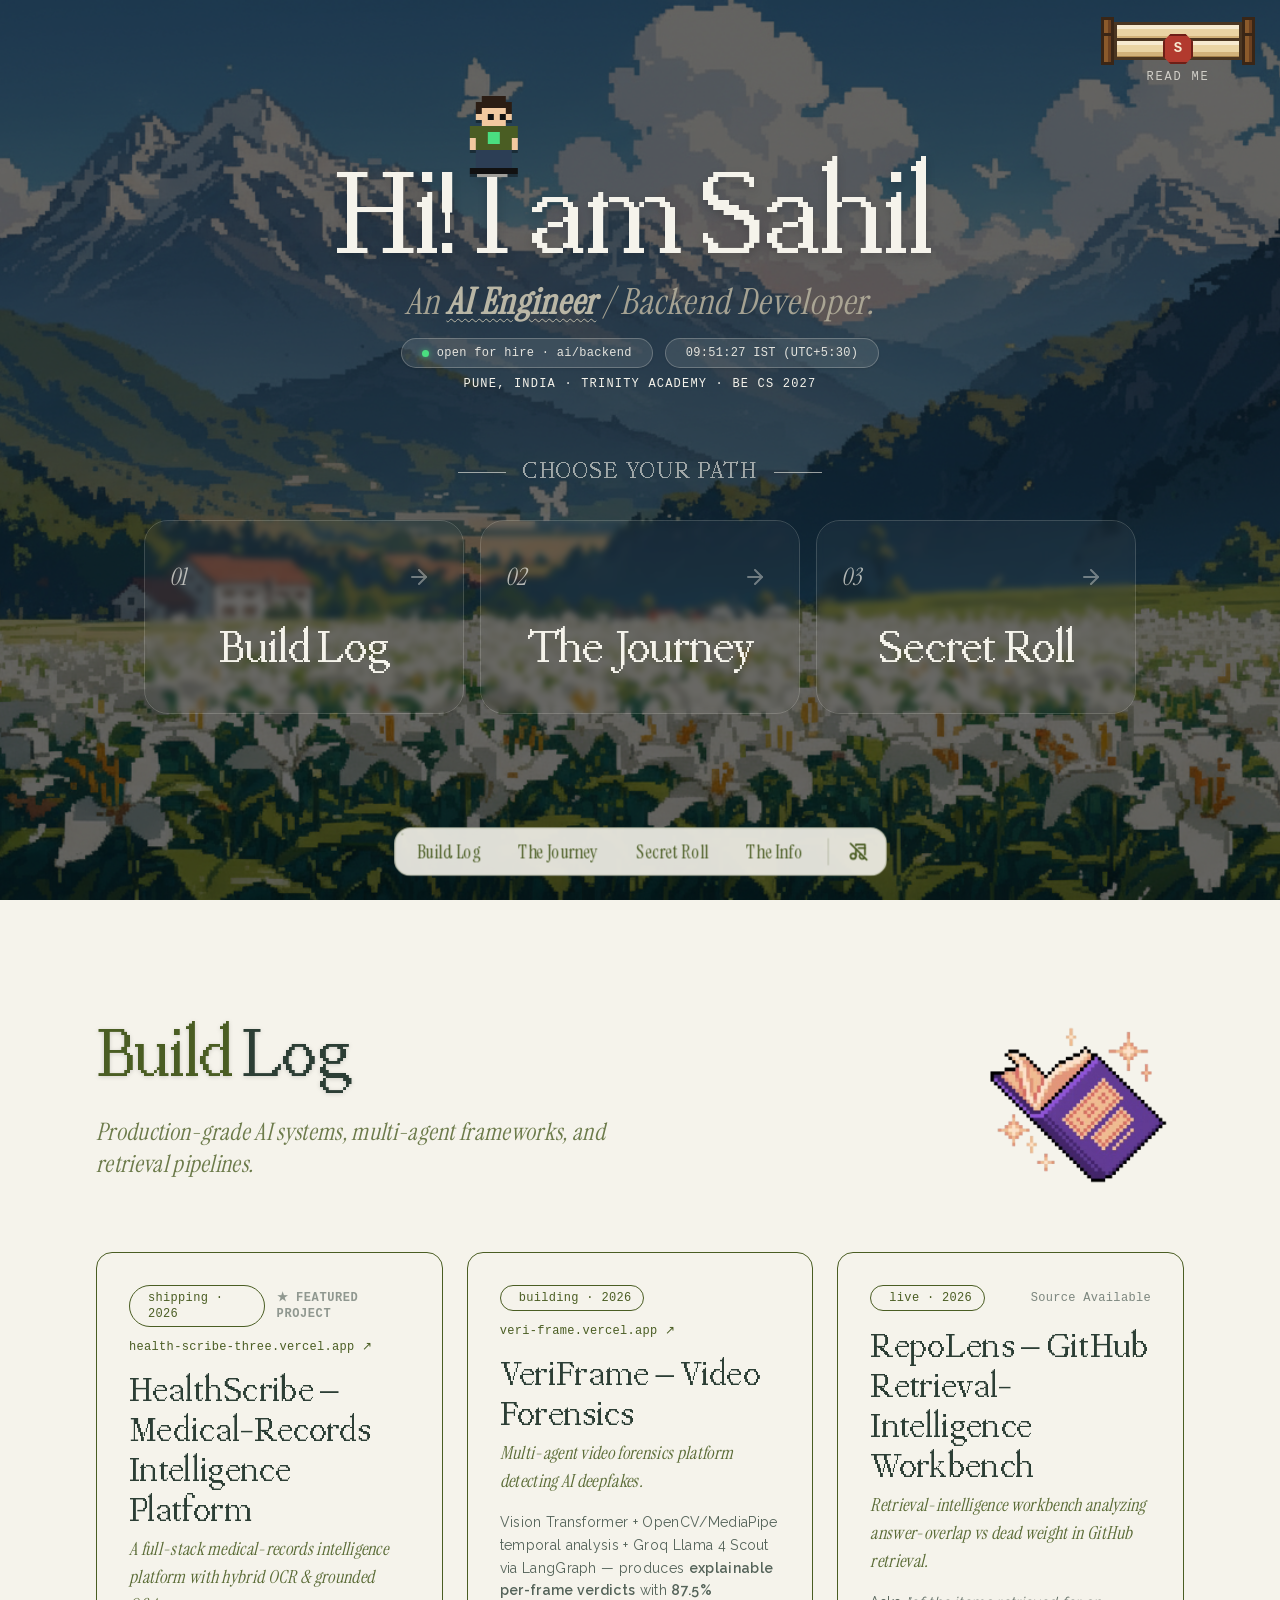
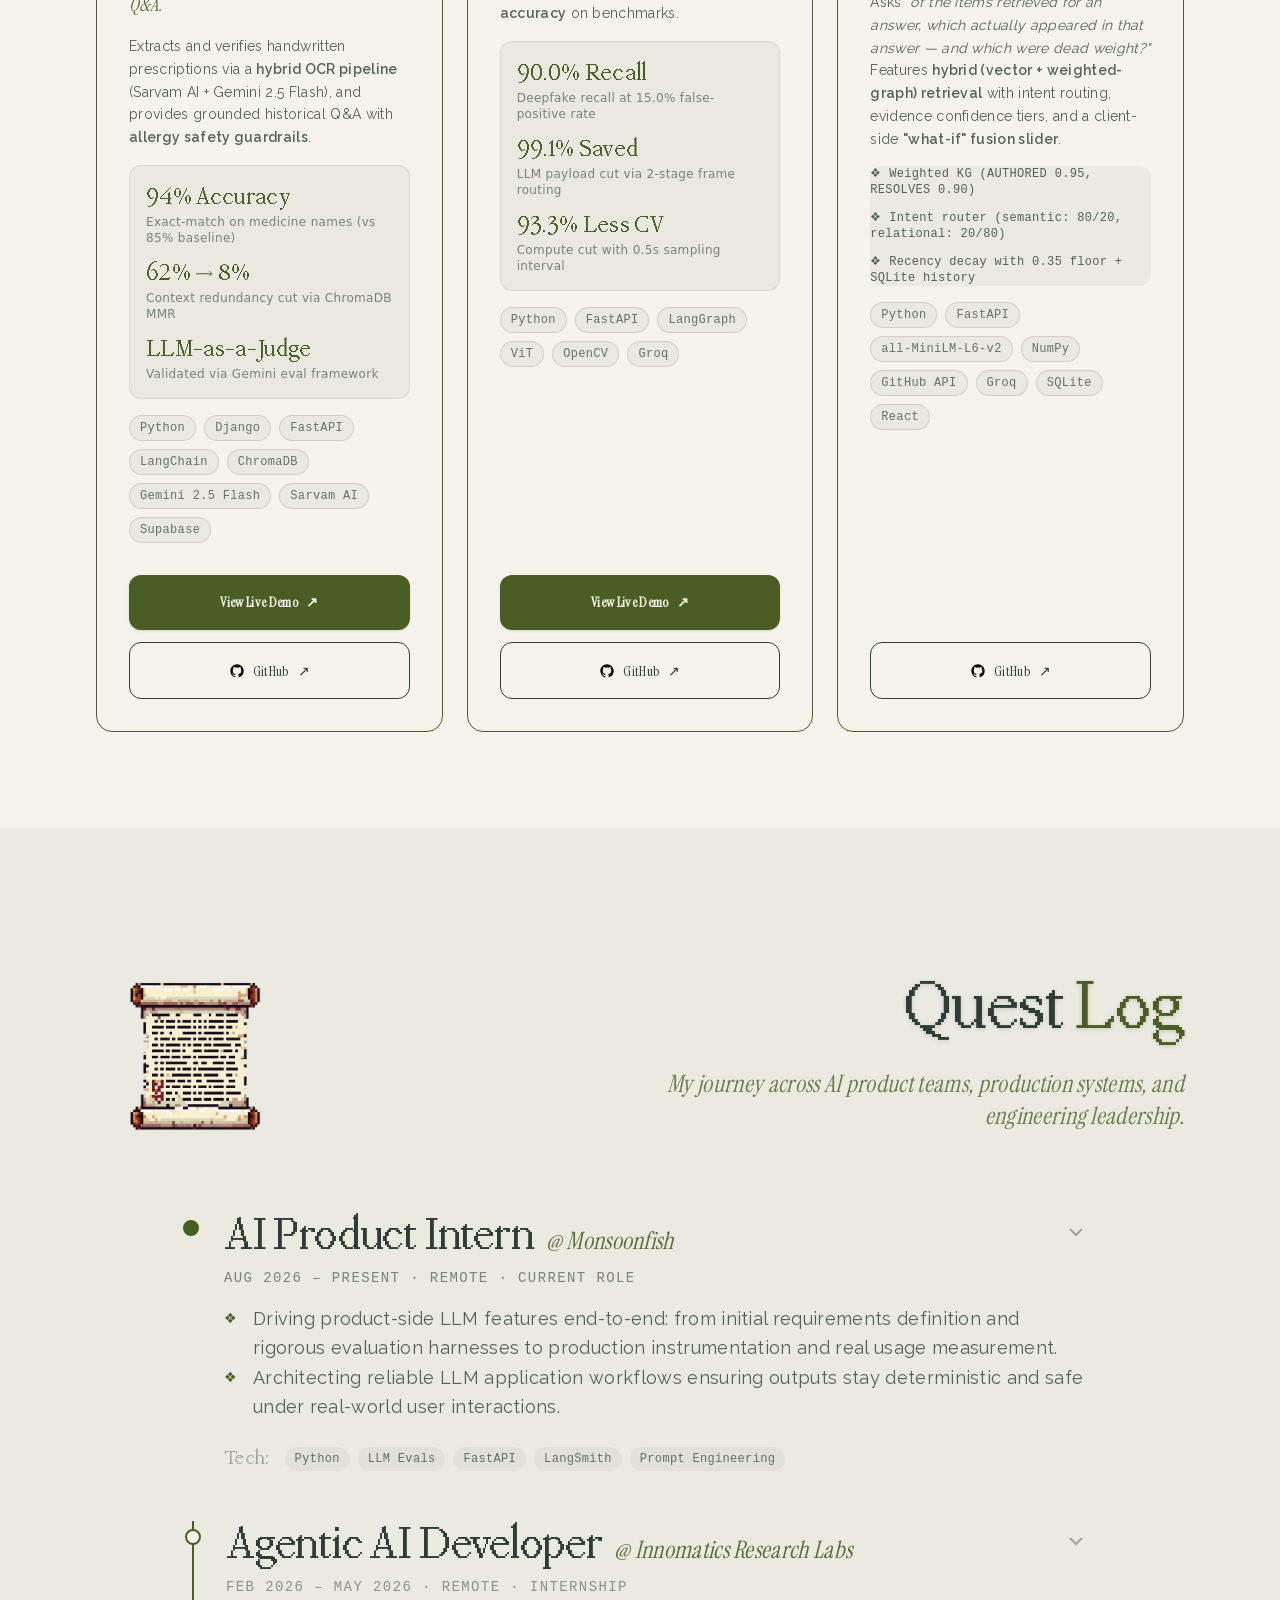
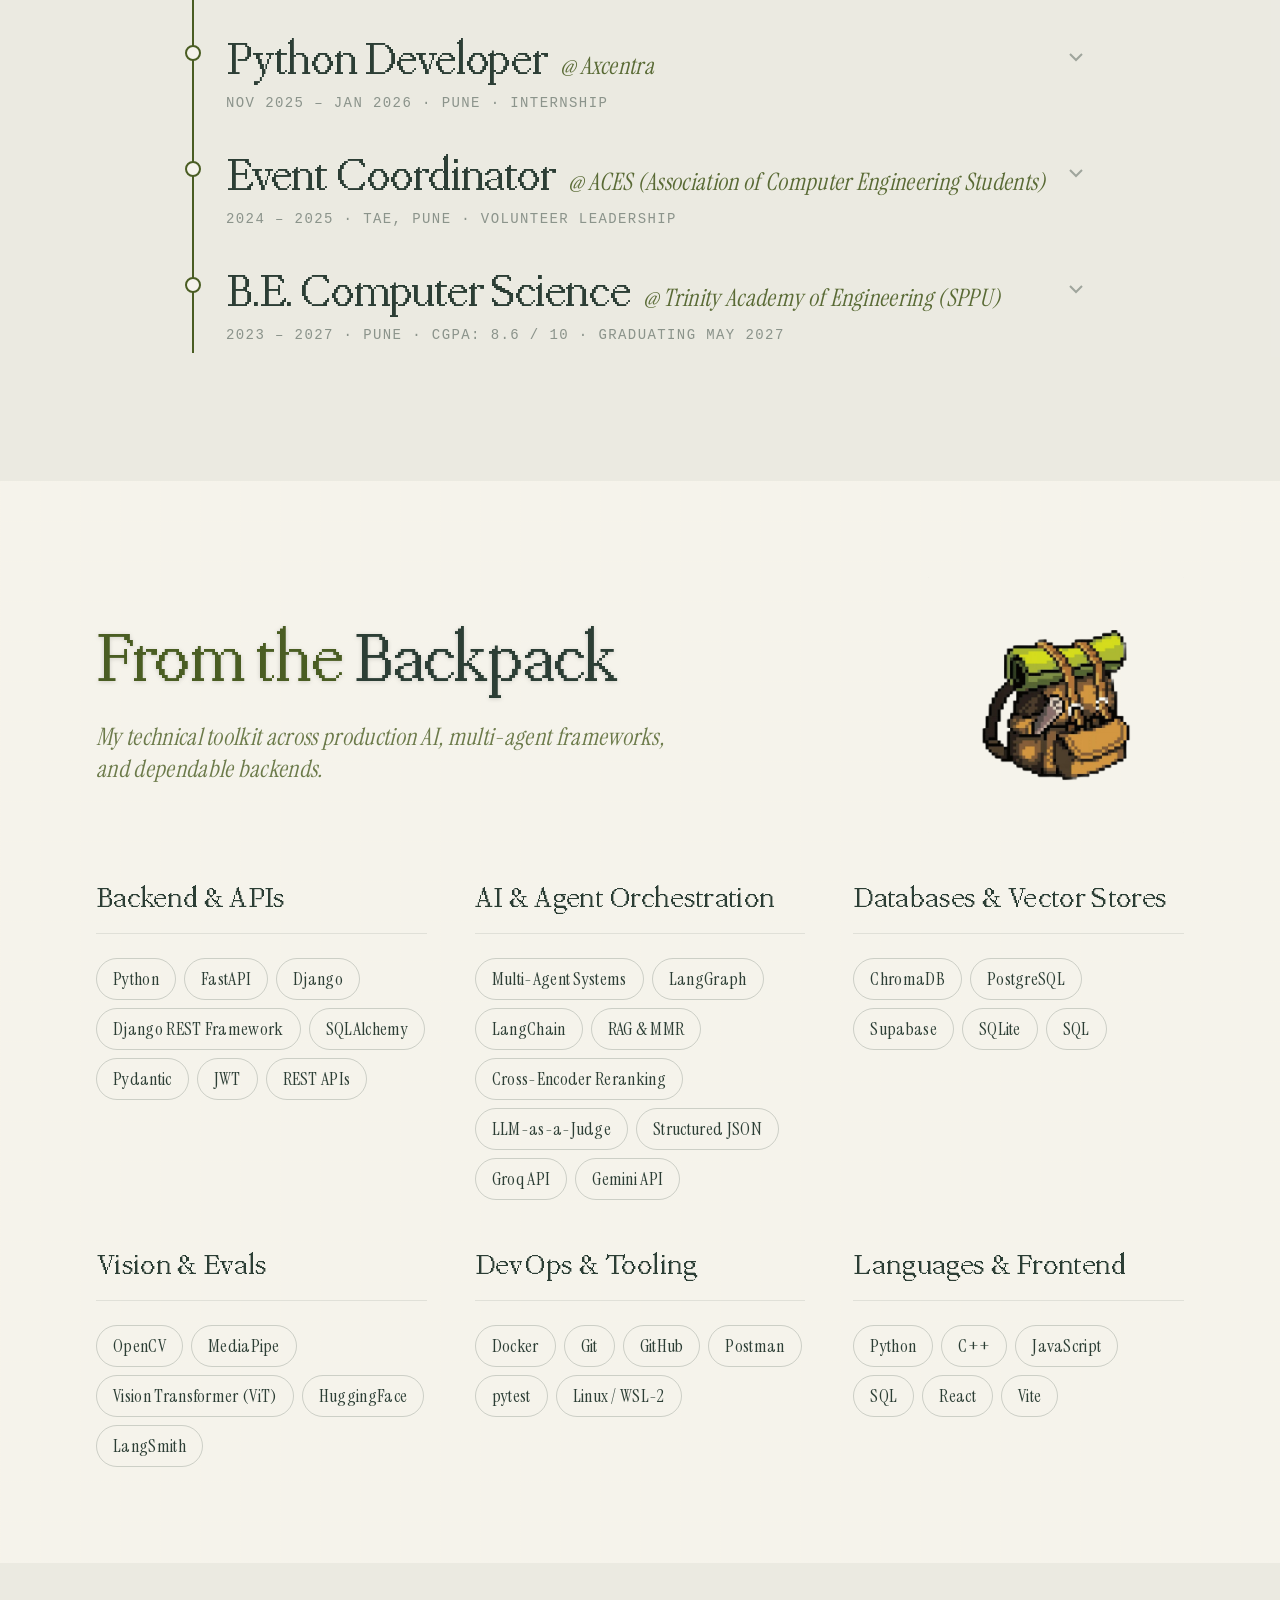
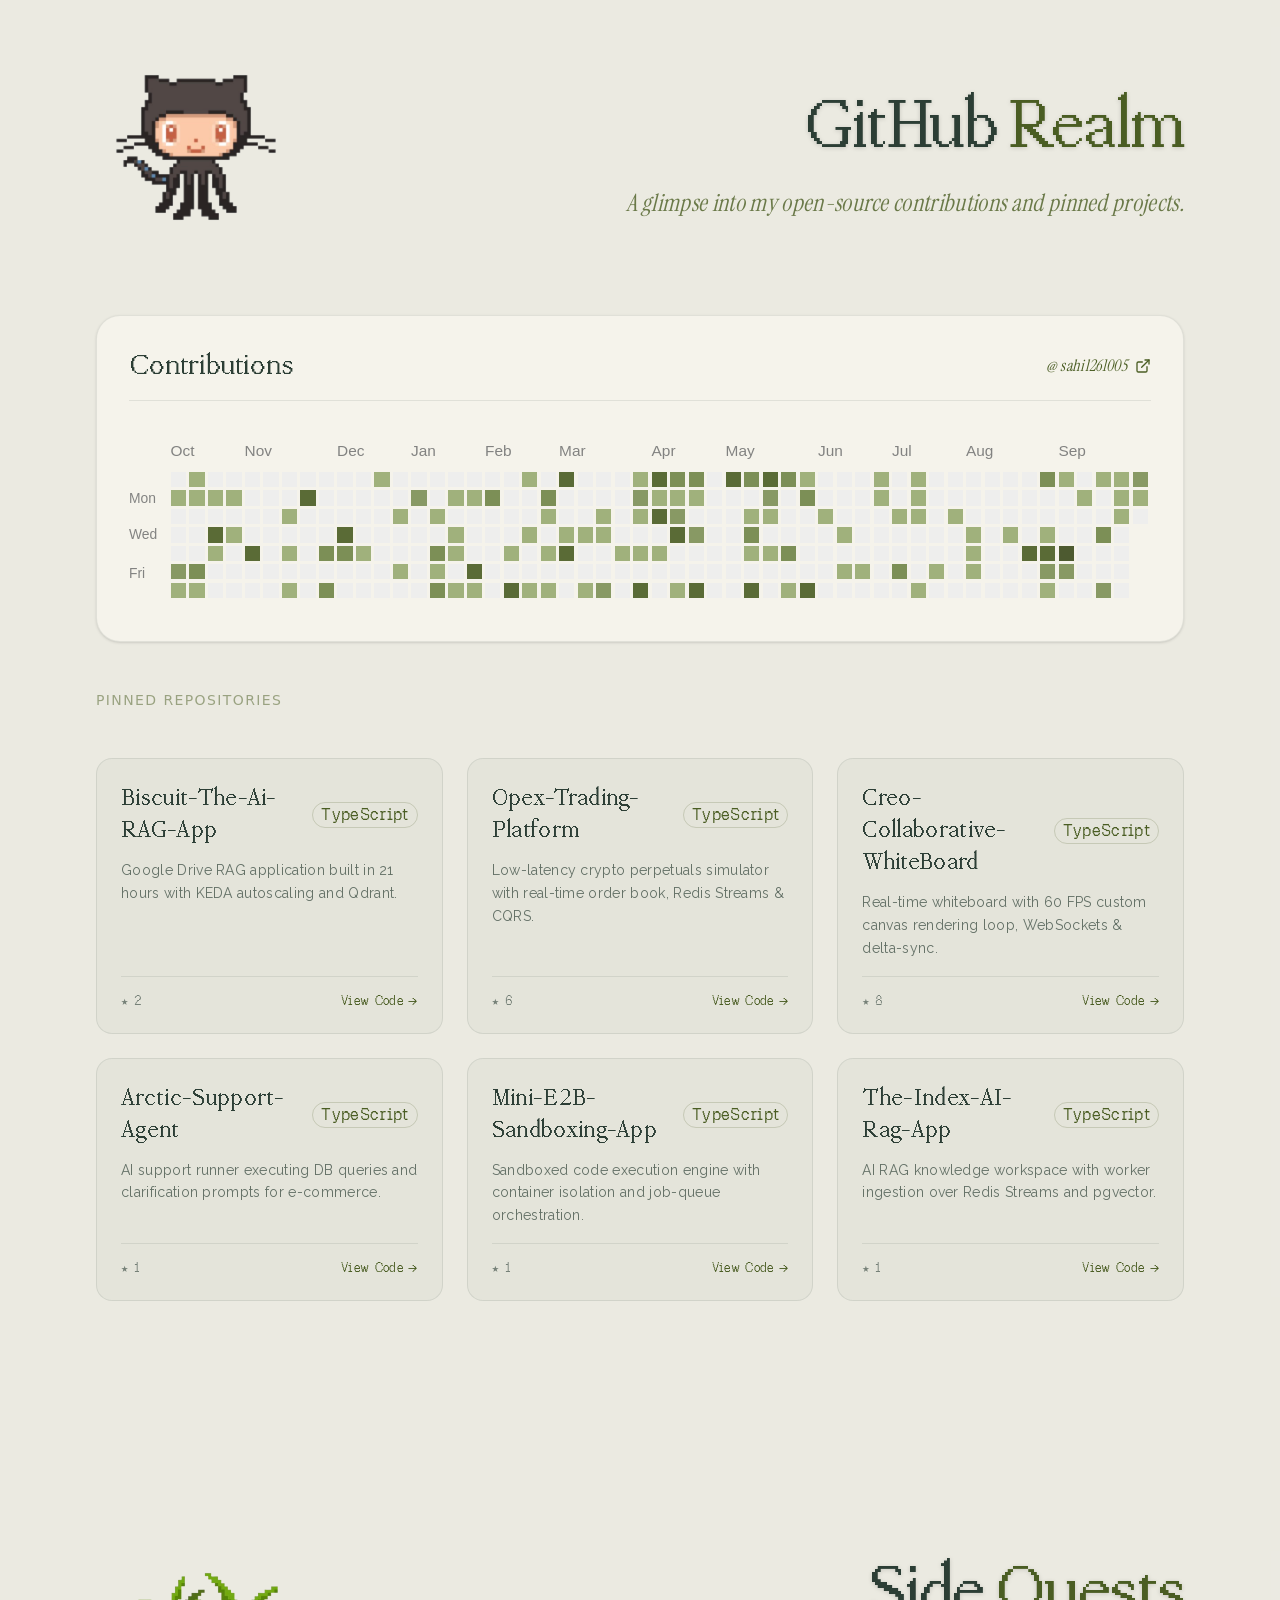
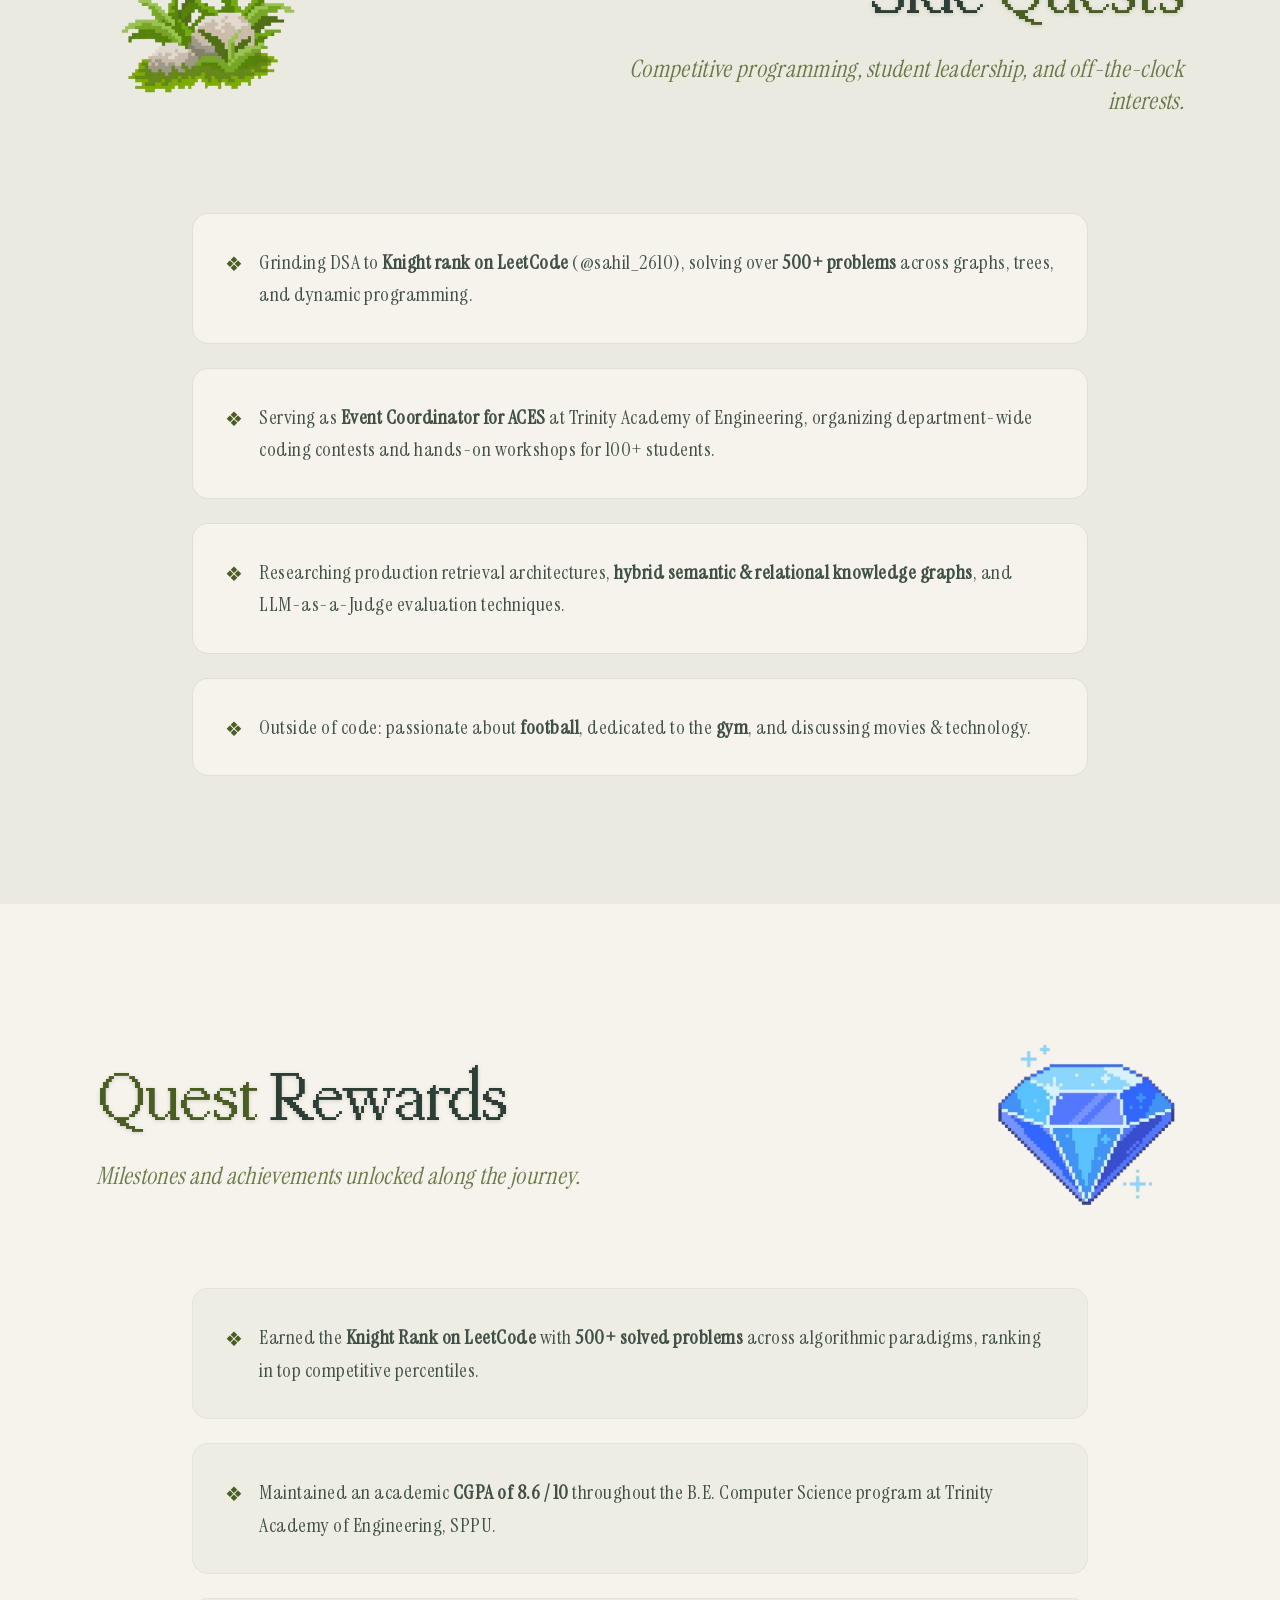
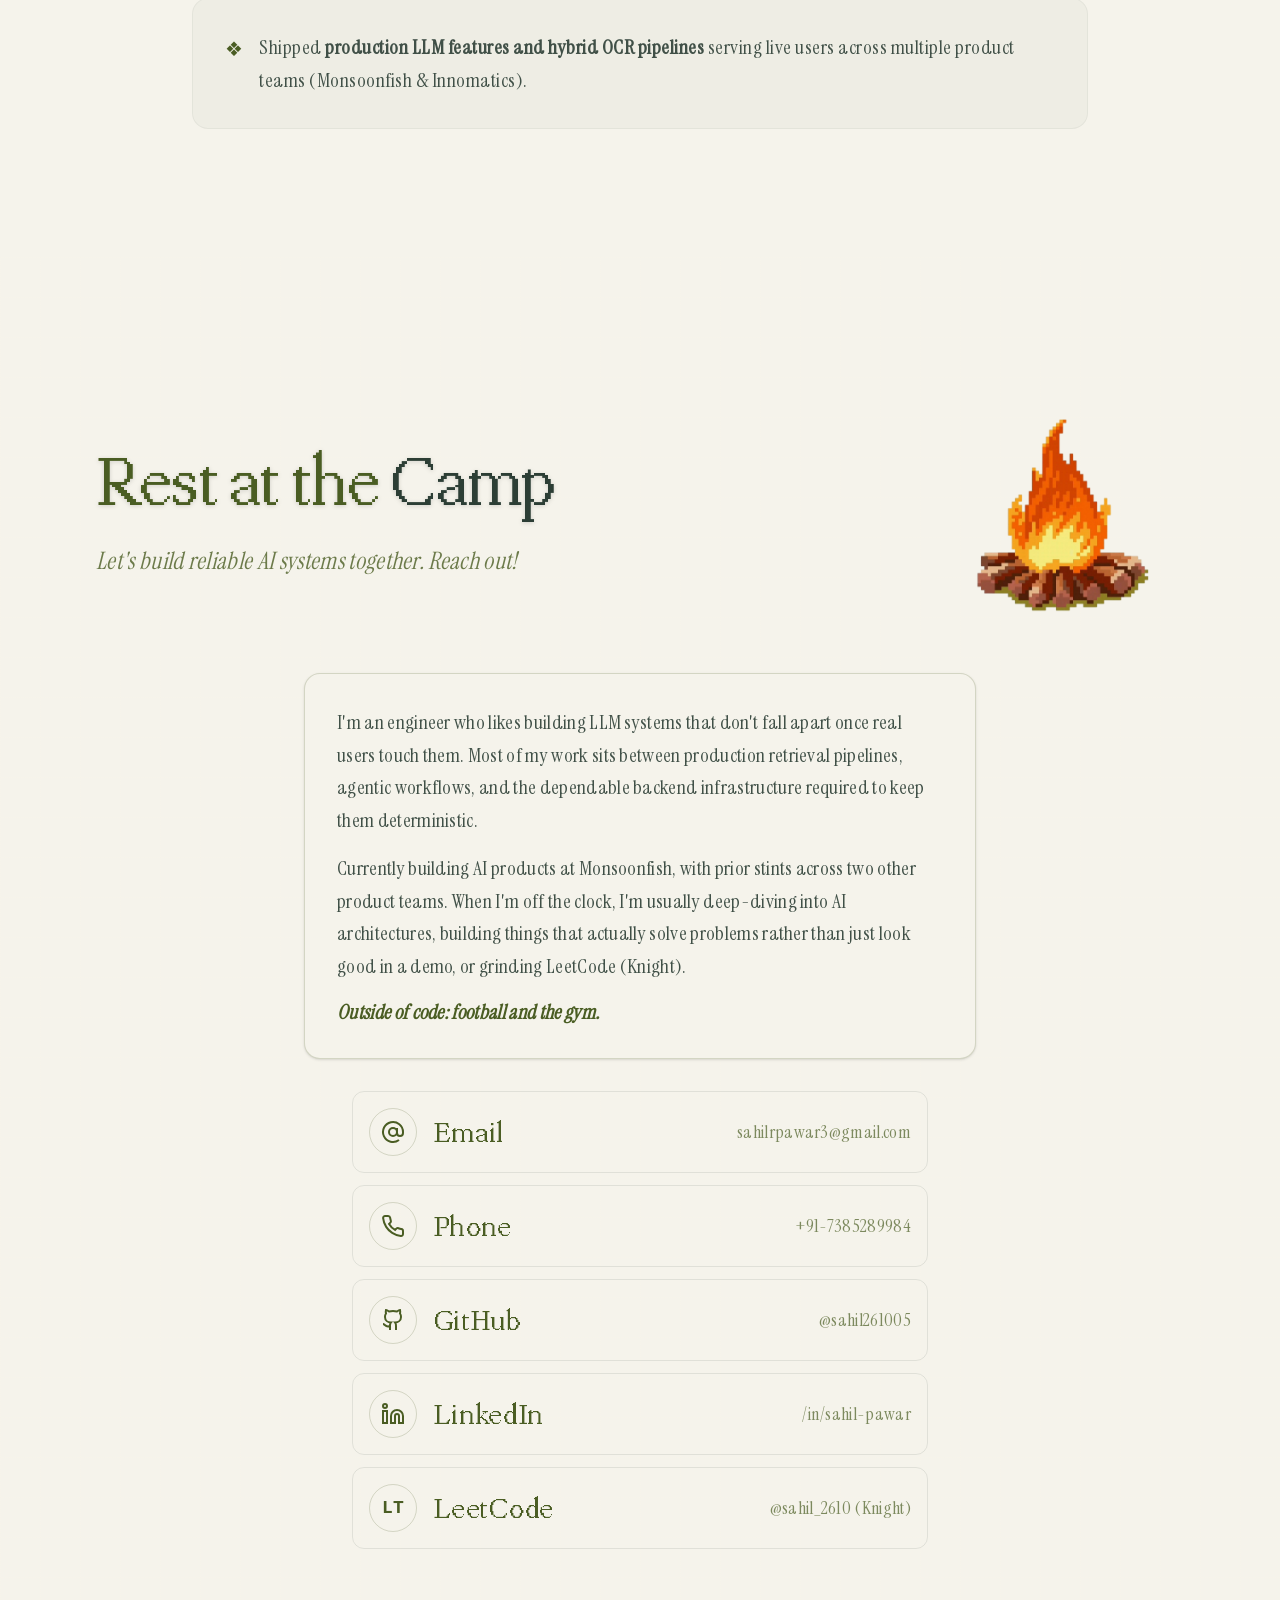
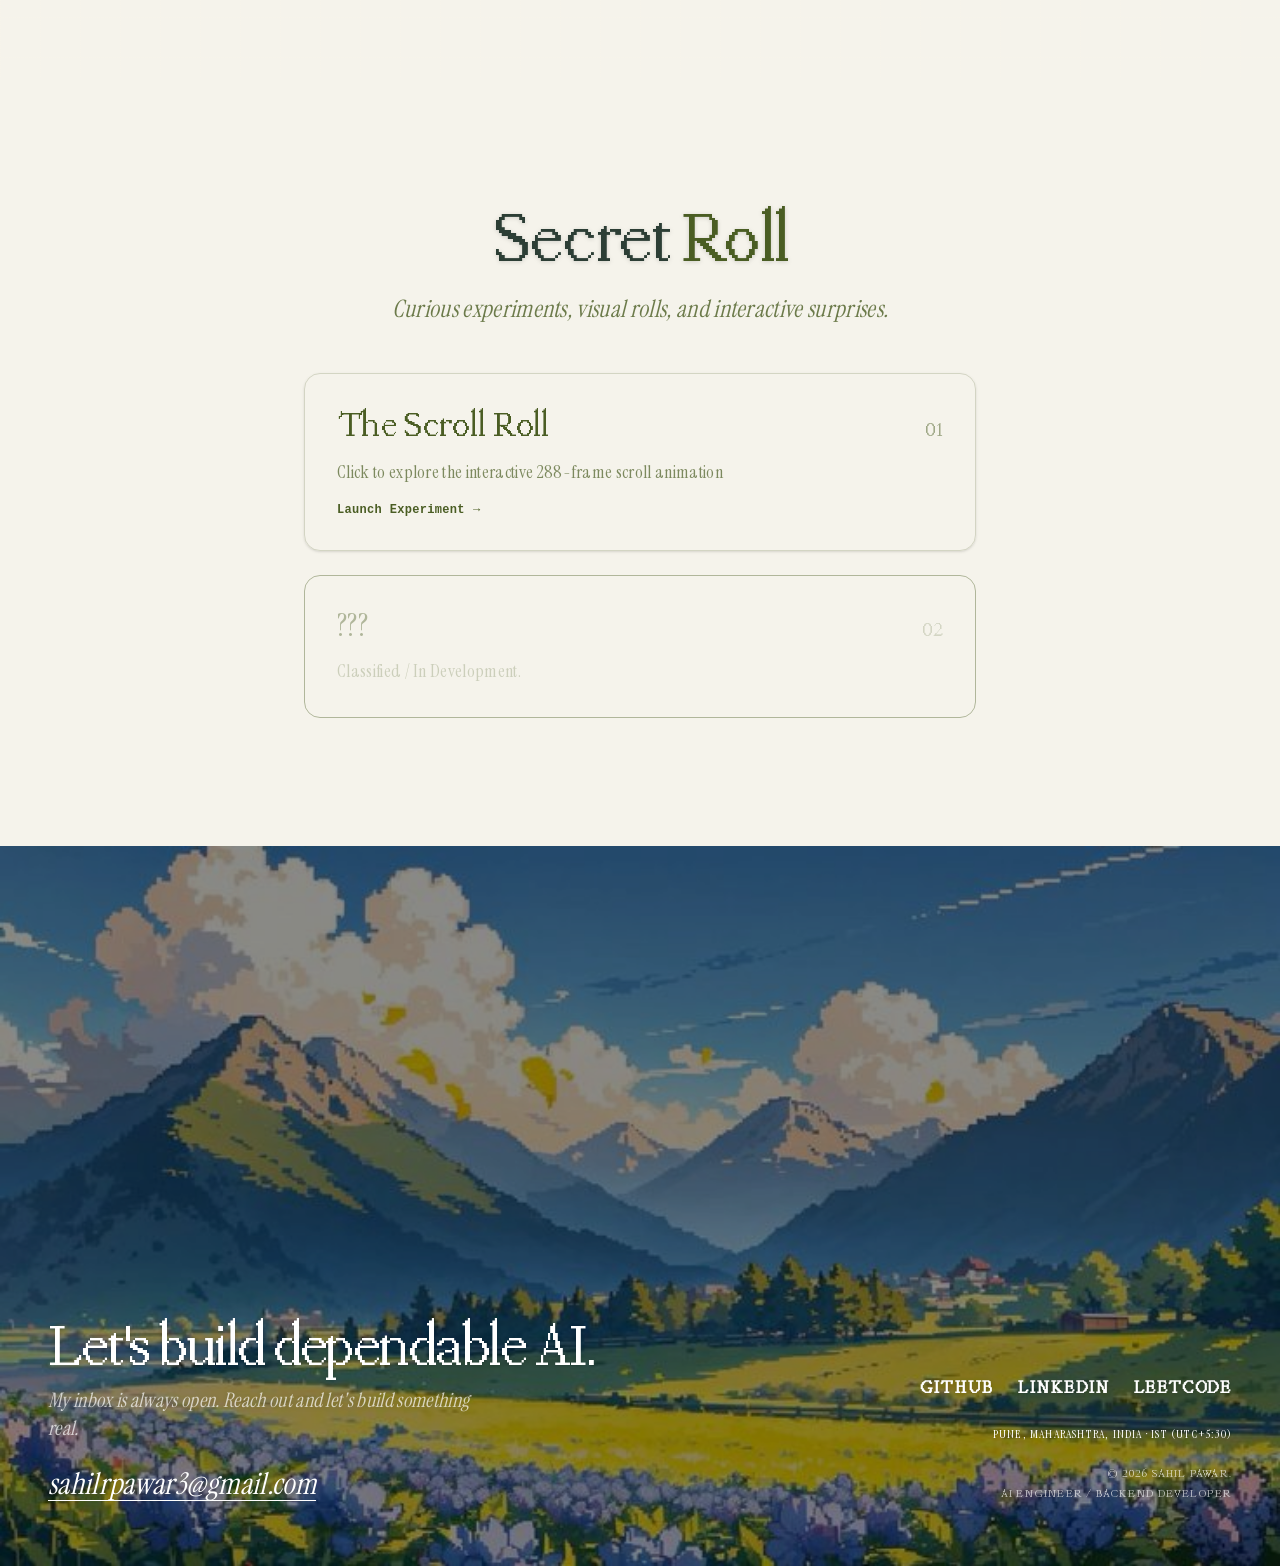
==== index.html @ 62081167 "feat: replace portfolio with interactive MUS-Node-3 experience" ====
<!DOCTYPE html>
<!--lrc6RVQUKTd6JA8ORGtbK-->
<html lang="en">
  <head>
    <meta charset="utf-8" />
    <meta name="viewport" content="width=device-width, initial-scale=1" />
    <link rel="preload" href="/_next/static/media/GeistPixel_Circle.p.e967dc6b.woff2" as="font" crossorigin="" type="font/woff2" />
    <link rel="preload" href="/_next/static/media/GeistPixel_Grid.p.2192fce6.woff2" as="font" crossorigin="" type="font/woff2" />
    <link rel="preload" href="/_next/static/media/GeistPixel_Line.p.e7444037.woff2" as="font" crossorigin="" type="font/woff2" />
    <link rel="preload" href="/_next/static/media/GeistPixel_Square.p.31e87829.woff2" as="font" crossorigin="" type="font/woff2" />
    <link rel="preload" href="/_next/static/media/GeistPixel_Triangle.p.41e14d68.woff2" as="font" crossorigin="" type="font/woff2" />
    <link rel="preload" href="/_next/static/media/c825fd02acae0153-s.p.1692d83b.woff2" as="font" crossorigin="" type="font/woff2" />
    <link rel="preload" href="/_next/static/media/e41d5df559864f9e-s.p.380d09ea.woff2" as="font" crossorigin="" type="font/woff2" />
    <link rel="preload" href="/_next/static/media/ppmondwest_regular-s.p.316fc172.woff2" as="font" crossorigin="" type="font/woff2" />
    <link rel="preload" as="image" href="/images/Hero.png" />
    <link rel="preload" as="image" href="/images/assets/Book.png" />
    <link rel="preload" as="image" href="/images/assets/Quest.png" />
    <link rel="preload" as="image" href="/images/assets/bagpack.png" />
    <link rel="preload" as="image" href="/images/assets/Github.png" />
    <link rel="preload" as="image" href="/images/assets/Grass.png" />
    <link rel="preload" as="image" href="/images/assets/Diamond.png" />
    <link rel="stylesheet" href="/_next/static/chunks/1814b35af1e7d7a6.css" data-precedence="next" />
    
    <script src="/_next/static/chunks/9d335b6f001bf543.js" async="">
    </script>
    <script src="/_next/static/chunks/655dc47e906c2aec.js" async="">
    </script>
    <script src="/_next/static/chunks/4911410e5153f0d7.js" async="">
    </script>
    <script src="/_next/static/chunks/turbopack-42044276eccaae09.js" async="">
    </script>
    <script src="/_next/static/chunks/33074d3ff5d0cd2d.js" async="">
    </script>
    <script src="/_next/static/chunks/c4d90098b4abc498.js" async="">
    </script>
    <script src="/_next/static/chunks/c1973e56b2531423.js" async="">
    </script>
    <script src="/_next/static/chunks/fa6fe609e9da1f46.js" async="">
    </script>
    <script src="/_next/static/chunks/b8066d1fa9b8f97e.js" async="">
    </script>
    <script src="/_next/static/chunks/9792bfc3eb8da43e.js" async="">
    </script>
    <script src="/_next/static/chunks/d1e4ccf43a6bfc78.js" async="">
    </script>
    <script src="/_next/static/chunks/18e8c7a0701fc22a.js" async="">
    </script>
    <meta name="next-size-adjust" content="" />
    <title>Sahil Pawar – AI Engineer / Backend Developer</title>
    <meta name="description" content="AI Engineer / Backend Developer building production retrieval pipelines, agentic workflows, and dependable backend infrastructure." />
    <link rel="author" href="https://github.com/sahil261005" />
    <meta name="author" content="Sahil Pawar" />
    <meta name="keywords" content="Sahil Pawar,Full Stack Engineer,Backend Developer,Software Engineer,React,Next.js,Node.js,TypeScript" />
    <meta name="creator" content="Sahil Pawar" />
    <meta name="publisher" content="Sahil Pawar" />
    <meta name="robots" content="index, follow" />
    <meta name="mobile-web-app-capable" content="yes" />
    <meta name="apple-mobile-web-app-title" content="Sahil Pawar" />
    <meta name="apple-mobile-web-app-status-bar-style" content="default" />
    <meta property="og:title" content="Sahil Pawar – Full Stack Engineer" />
    <meta property="og:description" content="Backend-focused full stack engineer building scalable SaaS, real-time systems, and cloud-native products." />
    <meta property="og:url" content="https://github.com/sahil261005" />
    <meta property="og:site_name" content="Sahil Pawar" />
    <meta property="og:locale" content="en_US" />
    <meta property="og:image" content="https://github.com/sahil261005/me/Hrsht.jpeg" />
    <meta property="og:image:width" content="1200" />
    <meta property="og:image:height" content="630" />
    <meta property="og:image:alt" content="Sahil Pawar – Full Stack Engineer" />
    <meta property="og:type" content="website" />
    <meta name="twitter:card" content="summary_large_image" />
    <meta name="twitter:site" content="@sahil261005" />
    <meta name="twitter:creator" content="@sahil261005" />
    <meta name="twitter:title" content="Sahil Pawar – Full Stack Engineer" />
    <meta name="twitter:description" content="Backend-focused full stack engineer building scalable SaaS, real-time systems, and cloud-native products." />
    <meta name="twitter:image" content="https://github.com/sahil261005/me/Hrsht.jpeg" />
    <link rel="icon" href="/favicon.ico?favicon.4be20880.ico" sizes="32x32" type="image/x-icon" />
    <script src="/_next/static/chunks/a6dad97d9634a72d.js" nomodule="">
    </script>
  <style>div.fixed.bottom-0 > nav { transform: scale(1.35); transform-origin: bottom center; margin-bottom: 0.5rem; }</style></head>
  <body class="instrument_serif_2c398422-module__pOELkq__variable raleway_da270856-module__URM3QG__variable customfont_5bea27ba-module__lHSsEa__variable geistpixelsquare_cf225766-module__40oJ9a__variable font-serif antialiased tracking-[0.02em] overflow-x-hidden">
    <div hidden="">
      <!--$-->
      <!--/$-->
    </div>
    <main class="min-h-screen bg-theme-bg text-theme-brand font-serif selection:bg-theme-text selection:text-theme-bg">
      <section class="relative w-full h-screen overflow-hidden">
        <div class="camp-scroll" id="campScroll">
          <button class="cs-toggle" type="button" aria-expanded="false" aria-controls="cs-body" aria-label="Open the scroll">
            <span class="cs-rod"></span>
            <span class="cs-seal" aria-hidden="true">S</span>
          </button>
          <div class="cs-body" id="cs-body">
            <div class="cs-clip">
              <div class="cs-paper">
                <div class="cs-title">~ a note from the camp ~</div>
                <p>I'm an engineer who likes building LLM systems that don't fall apart once real users touch them. Most of my work sits between production retrieval pipelines, agentic workflows, and the dependable backend infrastructure required to keep them deterministic.</p><p>Currently building AI products at Monsoonfish, with prior stints across two other product teams. When I'm off the clock, I'm usually deep-diving into AI architectures, building things that actually solve problems rather than just look good in a demo, or grinding LeetCode (Knight).</p><p class="cs-sign">Outside of code: football and the gym.</p>
              </div>
            </div>
          </div>
          <span class="cs-rod cs-rod-bottom"></span>
          <span class="cs-hint" aria-hidden="true">read me</span>
        </div>

        <img alt="" decoding="async" data-nimg="fill" class="object-cover object-center" style="position:absolute;height:100%;width:100%;left:0;top:0;right:0;bottom:0;color:transparent" src="/images/Hero.png" />
        <div class="absolute inset-0 bg-black/60 z-10">
        </div>
        <div class="absolute inset-0 flex flex-col justify-center items-center text-theme-bg p-4 text-center z-20">
          <div class="" style="opacity:0;transform:translateY(20px)">
            <div class="space-y-6 short:space-y-3 mb-8 short:mb-4 md:mb-16 animate-fade-in-up">
              <div class="hi-wrap">
                <div class="hi-walker" aria-hidden="true"><div class="hi-flip"><svg class="hi-sprite" viewBox="0 0 10 13" shape-rendering="crispEdges" aria-hidden="true"><g class="f1"><rect x="3" y="0" width="1" height="1" fill="#2b1d14"/><rect x="4" y="0" width="1" height="1" fill="#2b1d14"/><rect x="5" y="0" width="1" height="1" fill="#2b1d14"/><rect x="6" y="0" width="1" height="1" fill="#2b1d14"/><rect x="2" y="1" width="1" height="1" fill="#2b1d14"/><rect x="3" y="1" width="1" height="1" fill="#2b1d14"/><rect x="4" y="1" width="1" height="1" fill="#2b1d14"/><rect x="5" y="1" width="1" height="1" fill="#2b1d14"/><rect x="6" y="1" width="1" height="1" fill="#2b1d14"/><rect x="7" y="1" width="1" height="1" fill="#2b1d14"/><rect x="2" y="2" width="1" height="1" fill="#2b1d14"/><rect x="3" y="2" width="1" height="1" fill="#f2c9a0"/><rect x="4" y="2" width="1" height="1" fill="#f2c9a0"/><rect x="5" y="2" width="1" height="1" fill="#f2c9a0"/><rect x="6" y="2" width="1" height="1" fill="#f2c9a0"/><rect x="7" y="2" width="1" height="1" fill="#2b1d14"/><rect x="2" y="3" width="1" height="1" fill="#f2c9a0"/><rect x="3" y="3" width="1" height="1" fill="#f2c9a0"/><rect x="4" y="3" width="1" height="1" fill="#111111"/><rect x="5" y="3" width="1" height="1" fill="#f2c9a0"/><rect x="6" y="3" width="1" height="1" fill="#111111"/><rect x="7" y="3" width="1" height="1" fill="#f2c9a0"/><rect x="3" y="4" width="1" height="1" fill="#f2c9a0"/><rect x="4" y="4" width="1" height="1" fill="#f2c9a0"/><rect x="5" y="4" width="1" height="1" fill="#f2c9a0"/><rect x="6" y="4" width="1" height="1" fill="#f2c9a0"/><rect x="1" y="5" width="1" height="1" fill="#4a5d23"/><rect x="2" y="5" width="1" height="1" fill="#4a5d23"/><rect x="3" y="5" width="1" height="1" fill="#4a5d23"/><rect x="4" y="5" width="1" height="1" fill="#4a5d23"/><rect x="5" y="5" width="1" height="1" fill="#4a5d23"/><rect x="6" y="5" width="1" height="1" fill="#4a5d23"/><rect x="7" y="5" width="1" height="1" fill="#4a5d23"/><rect x="8" y="5" width="1" height="1" fill="#4a5d23"/><rect x="1" y="6" width="1" height="1" fill="#4a5d23"/><rect x="2" y="6" width="1" height="1" fill="#4a5d23"/><rect x="3" y="6" width="1" height="1" fill="#4a5d23"/><rect x="4" y="6" width="1" height="1" fill="#4ade80"/><rect x="5" y="6" width="1" height="1" fill="#4ade80"/><rect x="6" y="6" width="1" height="1" fill="#4a5d23"/><rect x="7" y="6" width="1" height="1" fill="#4a5d23"/><rect x="8" y="6" width="1" height="1" fill="#4a5d23"/><rect x="1" y="7" width="1" height="1" fill="#4a5d23"/><rect x="2" y="7" width="1" height="1" fill="#4a5d23"/><rect x="3" y="7" width="1" height="1" fill="#4a5d23"/><rect x="4" y="7" width="1" height="1" fill="#4ade80"/><rect x="5" y="7" width="1" height="1" fill="#4ade80"/><rect x="6" y="7" width="1" height="1" fill="#4a5d23"/><rect x="7" y="7" width="1" height="1" fill="#4a5d23"/><rect x="8" y="7" width="1" height="1" fill="#4a5d23"/><rect x="1" y="8" width="1" height="1" fill="#f2c9a0"/><rect x="2" y="8" width="1" height="1" fill="#4a5d23"/><rect x="3" y="8" width="1" height="1" fill="#4a5d23"/><rect x="4" y="8" width="1" height="1" fill="#4a5d23"/><rect x="5" y="8" width="1" height="1" fill="#4a5d23"/><rect x="6" y="8" width="1" height="1" fill="#4a5d23"/><rect x="7" y="8" width="1" height="1" fill="#4a5d23"/><rect x="8" y="8" width="1" height="1" fill="#f2c9a0"/><rect x="2" y="9" width="1" height="1" fill="#2c3e55"/><rect x="3" y="9" width="1" height="1" fill="#2c3e55"/><rect x="6" y="9" width="1" height="1" fill="#2c3e55"/><rect x="7" y="9" width="1" height="1" fill="#2c3e55"/><rect x="2" y="10" width="1" height="1" fill="#2c3e55"/><rect x="3" y="10" width="1" height="1" fill="#2c3e55"/><rect x="6" y="10" width="1" height="1" fill="#2c3e55"/><rect x="7" y="10" width="1" height="1" fill="#2c3e55"/><rect x="2" y="11" width="1" height="1" fill="#2c3e55"/><rect x="3" y="11" width="1" height="1" fill="#2c3e55"/><rect x="6" y="11" width="1" height="1" fill="#2c3e55"/><rect x="7" y="11" width="1" height="1" fill="#2c3e55"/><rect x="1" y="12" width="1" height="1" fill="#111111"/><rect x="2" y="12" width="1" height="1" fill="#111111"/><rect x="3" y="12" width="1" height="1" fill="#111111"/><rect x="6" y="12" width="1" height="1" fill="#111111"/><rect x="7" y="12" width="1" height="1" fill="#111111"/><rect x="8" y="12" width="1" height="1" fill="#111111"/></g><g class="f2"><rect x="3" y="0" width="1" height="1" fill="#2b1d14"/><rect x="4" y="0" width="1" height="1" fill="#2b1d14"/><rect x="5" y="0" width="1" height="1" fill="#2b1d14"/><rect x="6" y="0" width="1" height="1" fill="#2b1d14"/><rect x="2" y="1" width="1" height="1" fill="#2b1d14"/><rect x="3" y="1" width="1" height="1" fill="#2b1d14"/><rect x="4" y="1" width="1" height="1" fill="#2b1d14"/><rect x="5" y="1" width="1" height="1" fill="#2b1d14"/><rect x="6" y="1" width="1" height="1" fill="#2b1d14"/><rect x="7" y="1" width="1" height="1" fill="#2b1d14"/><rect x="2" y="2" width="1" height="1" fill="#2b1d14"/><rect x="3" y="2" width="1" height="1" fill="#f2c9a0"/><rect x="4" y="2" width="1" height="1" fill="#f2c9a0"/><rect x="5" y="2" width="1" height="1" fill="#f2c9a0"/><rect x="6" y="2" width="1" height="1" fill="#f2c9a0"/><rect x="7" y="2" width="1" height="1" fill="#2b1d14"/><rect x="2" y="3" width="1" height="1" fill="#f2c9a0"/><rect x="3" y="3" width="1" height="1" fill="#f2c9a0"/><rect x="4" y="3" width="1" height="1" fill="#111111"/><rect x="5" y="3" width="1" height="1" fill="#f2c9a0"/><rect x="6" y="3" width="1" height="1" fill="#111111"/><rect x="7" y="3" width="1" height="1" fill="#f2c9a0"/><rect x="3" y="4" width="1" height="1" fill="#f2c9a0"/><rect x="4" y="4" width="1" height="1" fill="#f2c9a0"/><rect x="5" y="4" width="1" height="1" fill="#f2c9a0"/><rect x="6" y="4" width="1" height="1" fill="#f2c9a0"/><rect x="1" y="5" width="1" height="1" fill="#4a5d23"/><rect x="2" y="5" width="1" height="1" fill="#4a5d23"/><rect x="3" y="5" width="1" height="1" fill="#4a5d23"/><rect x="4" y="5" width="1" height="1" fill="#4a5d23"/><rect x="5" y="5" width="1" height="1" fill="#4a5d23"/><rect x="6" y="5" width="1" height="1" fill="#4a5d23"/><rect x="7" y="5" width="1" height="1" fill="#4a5d23"/><rect x="8" y="5" width="1" height="1" fill="#4a5d23"/><rect x="1" y="6" width="1" height="1" fill="#4a5d23"/><rect x="2" y="6" width="1" height="1" fill="#4a5d23"/><rect x="3" y="6" width="1" height="1" fill="#4a5d23"/><rect x="4" y="6" width="1" height="1" fill="#4ade80"/><rect x="5" y="6" width="1" height="1" fill="#4ade80"/><rect x="6" y="6" width="1" height="1" fill="#4a5d23"/><rect x="7" y="6" width="1" height="1" fill="#4a5d23"/><rect x="8" y="6" width="1" height="1" fill="#4a5d23"/><rect x="1" y="7" width="1" height="1" fill="#f2c9a0"/><rect x="2" y="7" width="1" height="1" fill="#4a5d23"/><rect x="3" y="7" width="1" height="1" fill="#4a5d23"/><rect x="4" y="7" width="1" height="1" fill="#4ade80"/><rect x="5" y="7" width="1" height="1" fill="#4ade80"/><rect x="6" y="7" width="1" height="1" fill="#4a5d23"/><rect x="7" y="7" width="1" height="1" fill="#4a5d23"/><rect x="8" y="7" width="1" height="1" fill="#f2c9a0"/><rect x="2" y="8" width="1" height="1" fill="#4a5d23"/><rect x="3" y="8" width="1" height="1" fill="#4a5d23"/><rect x="4" y="8" width="1" height="1" fill="#4a5d23"/><rect x="5" y="8" width="1" height="1" fill="#4a5d23"/><rect x="6" y="8" width="1" height="1" fill="#4a5d23"/><rect x="7" y="8" width="1" height="1" fill="#4a5d23"/><rect x="3" y="9" width="1" height="1" fill="#2c3e55"/><rect x="4" y="9" width="1" height="1" fill="#2c3e55"/><rect x="5" y="9" width="1" height="1" fill="#2c3e55"/><rect x="6" y="9" width="1" height="1" fill="#2c3e55"/><rect x="3" y="10" width="1" height="1" fill="#2c3e55"/><rect x="4" y="10" width="1" height="1" fill="#2c3e55"/><rect x="5" y="10" width="1" height="1" fill="#2c3e55"/><rect x="6" y="10" width="1" height="1" fill="#2c3e55"/><rect x="3" y="11" width="1" height="1" fill="#2c3e55"/><rect x="4" y="11" width="1" height="1" fill="#2c3e55"/><rect x="5" y="11" width="1" height="1" fill="#2c3e55"/><rect x="6" y="11" width="1" height="1" fill="#2c3e55"/><rect x="3" y="12" width="1" height="1" fill="#111111"/><rect x="4" y="12" width="1" height="1" fill="#111111"/><rect x="5" y="12" width="1" height="1" fill="#111111"/><rect x="6" y="12" width="1" height="1" fill="#111111"/></g></svg></div></div>
                <h1 class="font-mondwest text-5xl md:text-8xl lg:text-9xl tracking-tight leading-none text-theme-bg drop-shadow-lg">
                  Hi! I am Sahil
                </h1>
              </div>
              <p class="font-serif text-2xl md:text-4xl italic tracking-wide opacity-90 mb-4" style="color:#b3ae9b">
                An
                <span class="underline decoration-wavy decoration-1 underline-offset-4 font-semibold" style="color:#c9c4b0">AI Engineer</span>
                / Backend Developer.
              </p>
              <div class="flex flex-wrap items-center justify-center gap-3 mb-2">
                <span class="font-mono text-xs sm:text-sm tracking-wide" style="display:inline-flex;align-items:center;gap:8px;padding:6px 20px;border-radius:9999px;border:1px solid rgba(245,243,235,0.25);background-color:rgba(245,243,235,0.1);color:rgba(245,243,235,0.9);white-space:nowrap;box-shadow:0 1px 2px rgba(0,0,0,0.1);">
                  <span class="animate-pulse" style="width:7px;height:7px;border-radius:9999px;background-color:#4ade80;box-shadow:0 0 6px rgba(74,222,128,0.7);flex-shrink:0;display:inline-block;"></span>
                  <span>open for hire · ai/backend</span>
                </span>
                <span id="ist-clock" class="font-mono text-xs sm:text-sm tracking-wide" style="display:inline-flex;align-items:center;padding:6px 20px;border-radius:9999px;border:1px solid rgba(245,243,235,0.25);background-color:rgba(245,243,235,0.1);color:rgba(245,243,235,0.9);white-space:nowrap;font-variant-numeric:tabular-nums;box-shadow:0 1px 2px rgba(0,0,0,0.1);">
                  IST (UTC+5:30)
                </span>
              </div>
              <p class="font-mono text-xs sm:text-sm tracking-widest text-theme-bg/60 uppercase mt-1">
                pune, india · trinity academy · be cs 2027
              </p>
            </div>
          </div>
          <div class="w-full max-w-5xl space-y-8 short:space-y-4 animate-fade-in-up delay-200">
            <div>
              <div class="flex items-center gap-4 justify-center opacity-60">
                <div class="h-px w-12 bg-theme-bg">
                </div>
                <p class="font-mondwest text-md md:text-2xl tracking-wider">
                  CHOOSE YOUR PATH
                </p>
                <div class="h-px w-12 bg-theme-bg">
                </div>
              </div>
            </div>
            <div>
              <div class="flex flex-col md:flex-row gap-4 justify-center items-stretch w-full px-4 mb-4 md:mb-8">
                <button onclick="document.getElementById('featured-builds')?.scrollIntoView({behavior:'smooth'})" class="path-card flex-1 max-h-[18vh] sm:max-h-none py-4 short:py-3 md:py-10 px-6 hover:bg-theme-bg hover:text-theme-brand border border-theme-bg/20 rounded-3xl transition-all duration-300 flex flex-col justify-between min-h-[90px] short:min-h-[70px] md:min-h-[190px] group relative overflow-hidden cursor-pointer hover:-translate-y-1 hover:shadow-xl hover:shadow-black/20 gap-2 md:gap-4">
                  <div class="absolute inset-0 bg-theme-bg/5 backdrop-blur-sm -z-10 group-hover:bg-theme-bg/10 transition-colors duration-300" style="opacity:0">
                  </div>
                  <div class="flex items-center justify-between mb-2 md:mb-4 w-full">
                    <span class="font-serif italic text-lg md:text-2xl opacity-70 group-hover:opacity-100 transition-opacity">01</span>
                    <svg stroke="currentColor" fill="none" stroke-width="2" viewBox="0 0 24 24" stroke-linecap="round" stroke-linejoin="round" class="w-5 h-5 md:w-6 md:h-6 opacity-40 group-hover:opacity-100 -translate-x-2 group-hover:translate-x-0 transition-all duration-300" height="1em" width="1em" xmlns="http://www.w3.org/2000/svg">
                      <path d="M5 12h14"></path>
                      <path d="m12 5 7 7-7 7"></path>
                    </svg>
                  </div>
                  <div class="flex-1 flex items-center justify-center w-full my-auto">
                    <span class="font-mondwest text-2xl md:text-5xl tracking-tight group-hover:italic transition-all text-center block w-full">Build Log</span>
                  </div>
                </button>
                <a class="path-card flex-1 max-h-[18vh] sm:max-h-none py-4 short:py-3 md:py-10 px-6 hover:bg-theme-bg hover:text-theme-brand border border-theme-bg/20 rounded-3xl transition-all duration-300 flex flex-col justify-between min-h-[90px] short:min-h-[70px] md:min-h-[190px] group relative overflow-hidden cursor-pointer hover:-translate-y-1 hover:shadow-xl hover:shadow-black/20 gap-2 md:gap-4" href="#quest-log">
                  <div class="absolute inset-0 bg-theme-bg/5 backdrop-blur-sm -z-10 group-hover:bg-theme-bg/10 transition-colors duration-300" style="opacity:0">
                  </div>
                  <div class="flex items-center justify-between mb-2 md:mb-4 w-full">
                    <span class="font-serif italic text-lg md:text-2xl opacity-70 group-hover:opacity-100 transition-opacity">02</span>
                    <svg stroke="currentColor" fill="none" stroke-width="2" viewBox="0 0 24 24" stroke-linecap="round" stroke-linejoin="round" class="w-5 h-5 md:w-6 md:h-6 opacity-40 group-hover:opacity-100 -translate-x-2 group-hover:translate-x-0 transition-all duration-300" height="1em" width="1em" xmlns="http://www.w3.org/2000/svg">
                      <path d="M5 12h14"></path>
                      <path d="m12 5 7 7-7 7"></path>
                    </svg>
                  </div>
                  <div class="flex-1 flex items-center justify-center w-full my-auto">
                    <span class="font-mondwest text-2xl md:text-5xl tracking-tight group-hover:italic transition-all text-center block w-full">The Journey</span>
                  </div>
                </a>
                <a class="path-card flex-1 max-h-[18vh] sm:max-h-none py-4 short:py-3 md:py-10 px-6 hover:bg-theme-bg hover:text-theme-brand border border-theme-bg/20 rounded-3xl transition-all duration-300 flex flex-col justify-between min-h-[90px] short:min-h-[70px] md:min-h-[190px] group relative overflow-hidden cursor-pointer hover:-translate-y-1 hover:shadow-xl hover:shadow-black/20 gap-2 md:gap-4" href="#secret-roll">
                  <div class="absolute inset-0 bg-theme-bg/5 backdrop-blur-sm -z-10 group-hover:bg-theme-bg/10 transition-colors duration-300" style="opacity:0">
                  </div>
                  <div class="flex items-center justify-between mb-2 md:mb-4 w-full">
                    <span class="font-serif italic text-lg md:text-2xl opacity-70 group-hover:opacity-100 transition-opacity">03</span>
                    <svg stroke="currentColor" fill="none" stroke-width="2" viewBox="0 0 24 24" stroke-linecap="round" stroke-linejoin="round" class="w-5 h-5 md:w-6 md:h-6 opacity-40 group-hover:opacity-100 -translate-x-2 group-hover:translate-x-0 transition-all duration-300" height="1em" width="1em" xmlns="http://www.w3.org/2000/svg">
                      <path d="M5 12h14"></path>
                      <path d="m12 5 7 7-7 7"></path>
                    </svg>
                    <div class="absolute top-4 right-4 opacity-0 group-hover:opacity-100 transition-opacity pointer-events-none">
                      <span class="font-serif italic text-xs md:text-sm text-theme-brand bg-theme-bg px-2.5 py-1 rounded-full border border-theme-brand/20 shadow-sm whitespace-nowrap leading-none">You should check this out</span>
                    </div>
                  </div>
                  <div class="flex-1 flex items-center justify-center w-full my-auto">
                    <span class="font-mondwest text-2xl md:text-5xl tracking-tight group-hover:italic transition-all text-center block w-full">Secret Roll</span>
                  </div>
                </a>
              </div>
            </div>
          </div>
        </div>
      </section>
      <section id="featured-builds" class="py-24 px-6 md:px-12 lg:px-24 bg-theme-bg relative overflow-hidden">
        <div class="max-w-6xl mx-auto flex flex-col gap-12">
          <div class="w-full" style="opacity:0;transform:translateY(20px)">
            <div class="flex flex-col md:flex-row items-center justify-between gap-12 text-left">
              <div class="flex-1 order-2 md:order-1">
                <h2 class="font-mondwest text-5xl md:text-7xl mb-6 tracking-tight drop-shadow-sm text-theme-brand">
                  Build
                  <span class="text-theme-text">Log</span>
                </h2>
                <p class="font-serif text-xl md:text-2xl italic opacity-80 max-w-xl">
                  Production-grade AI systems, multi-agent frameworks, and retrieval pipelines.
                </p>
              </div>
              <div class="relative w-48 h-48 md:w-52 md:h-52 order-1 md:order-2 shrink-0">
                <img alt="Book" decoding="async" class="object-contain" style="position:absolute;height:100%;width:100%;left:0;top:0;right:0;bottom:0;color:transparent" src="/images/assets/Book.png" />
              </div>
            </div>
          </div>
          
          <div class="grid grid-cols-1 md:grid-cols-2 lg:grid-cols-3 gap-6">
            
            <!-- Project 1: HealthScribe (Featured) -->
            <div class="md:col-span-2" style="opacity:0;transform:translateY(20px)">
              <article class="group flex flex-col h-full rounded-2xl border border-sky-500/30 bg-sky-950/5 hover:bg-sky-950/10 transition-all duration-300 overflow-hidden hover:-translate-y-1 hover:shadow-xl relative">
                <div class="p-6 md:p-8 flex flex-col flex-1 gap-4">
                  <div class="flex flex-wrap items-center justify-between gap-3">
                    <div class="flex items-center gap-3">
                      <span class="inline-flex items-center gap-1.5 px-3 py-1 rounded-full text-xs font-mono font-medium bg-sky-500/10 text-sky-700 border border-sky-500/20">
                        <span class="w-2 h-2 rounded-full bg-sky-500 animate-pulse"></span>
                        shipping · 2026
                      </span>
                      <span class="text-xs font-mono uppercase tracking-wider text-theme-text/50 font-bold">★ Featured Project</span>
                    </div>
                    <a href="https://health-scribe-three.vercel.app" target="_blank" rel="noopener noreferrer" class="text-xs font-mono text-sky-700 hover:underline flex items-center gap-1">
                      health-scribe-three.vercel.app ↗
                    </a>
                  </div>

                  <div>
                    <h3 class="font-mondwest text-2xl md:text-4xl text-theme-text group-hover:text-theme-brand transition-colors">
                      HealthScribe – Medical-Records Intelligence Platform
                    </h3>
                    <p class="font-serif italic text-base md:text-lg text-theme-brand opacity-90 mt-1">
                      A full-stack medical-records intelligence platform with hybrid OCR & grounded Q&A.
                    </p>
                  </div>

                  <p class="font-raleway text-sm md:text-base text-theme-text/80 leading-relaxed">
                    Extracts and verifies handwritten prescriptions via a <strong>hybrid OCR pipeline</strong> (Sarvam AI + Gemini 2.5 Flash), and provides grounded historical Q&A with <strong>allergy safety guardrails</strong>.
                  </p>

                  <div class="grid grid-cols-1 sm:grid-cols-3 gap-3 my-2 p-4 rounded-xl bg-theme-text/5 border border-theme-text/10 text-left">
                    <div>
                      <div class="font-mondwest text-xl md:text-2xl text-theme-brand">94% Accuracy</div>
                      <div class="font-sans text-xs text-theme-text/60">Exact-match on medicine names (vs 85% baseline)</div>
                    </div>
                    <div>
                      <div class="font-mondwest text-xl md:text-2xl text-theme-brand">62% → 8%</div>
                      <div class="font-sans text-xs text-theme-text/60">Context redundancy cut via ChromaDB MMR</div>
                    </div>
                    <div>
                      <div class="font-mondwest text-xl md:text-2xl text-theme-brand">LLM-as-a-Judge</div>
                      <div class="font-sans text-xs text-theme-text/60">Validated via Gemini eval framework</div>
                    </div>
                  </div>

                  <div class="flex flex-wrap gap-2 my-1">
                    <span class="text-xs font-mono px-2.5 py-1 rounded-full border border-theme-text/15 bg-theme-text/5 text-theme-text/70">Python</span>
                    <span class="text-xs font-mono px-2.5 py-1 rounded-full border border-theme-text/15 bg-theme-text/5 text-theme-text/70">Django</span>
                    <span class="text-xs font-mono px-2.5 py-1 rounded-full border border-theme-text/15 bg-theme-text/5 text-theme-text/70">FastAPI</span>
                    <span class="text-xs font-mono px-2.5 py-1 rounded-full border border-theme-text/15 bg-theme-text/5 text-theme-text/70">LangChain</span>
                    <span class="text-xs font-mono px-2.5 py-1 rounded-full border border-theme-text/15 bg-theme-text/5 text-theme-text/70">ChromaDB</span>
                    <span class="text-xs font-mono px-2.5 py-1 rounded-full border border-theme-text/15 bg-theme-text/5 text-theme-text/70">Gemini 2.5 Flash</span>
                    <span class="text-xs font-mono px-2.5 py-1 rounded-full border border-theme-text/15 bg-theme-text/5 text-theme-text/70">Sarvam AI</span>
                    <span class="text-xs font-mono px-2.5 py-1 rounded-full border border-theme-text/15 bg-theme-text/5 text-theme-text/70">Supabase</span>
                  </div>

                  <div class="flex flex-col sm:flex-row gap-3 pt-4 mt-auto">
                    <a style="padding-top:1.1rem;padding-bottom:1.1rem" class="flex-1 flex items-center justify-center gap-2 text-sm sm:text-base font-semibold py-3 px-5 rounded-xl bg-theme-brand text-theme-bg hover:opacity-90 transition-all shadow-sm cursor-pointer" href="https://health-scribe-three.vercel.app" rel="noopener noreferrer" target="_blank">
                      <span>View Live Demo</span>
                      <span>↗</span>
                    </a>
                    <a style="padding-top:1.1rem;padding-bottom:1.1rem" class="flex-1 flex items-center justify-center gap-2 text-sm sm:text-base font-medium py-3 px-5 rounded-xl border border-theme-text/25 text-theme-text hover:bg-theme-text/10 transition-all cursor-pointer" href="https://github.com/sahil261005" rel="noopener noreferrer" target="_blank">
                      <svg class="w-4 h-4 fill-current shrink-0" viewBox="0 0 24 24"><path fill-rule="evenodd" clip-rule="evenodd" d="M12 2C6.477 2 2 6.484 2 12.017c0 4.425 2.865 8.18 6.839 9.504.5.092.682-.217.682-.483 0-.237-.008-.868-.013-1.703-2.782.605-3.369-1.343-3.369-1.343-.454-1.158-1.11-1.466-1.11-1.466-.908-.62.069-.608.069-.608 1.003.07 1.53 1.032 1.53 1.032.892 1.53 2.341 1.088 2.91.832.092-.647.35-1.088.636-1.338-2.22-.253-4.555-1.113-4.555-4.951 0-1.093.39-1.988 1.029-2.688-.103-.253-.446-1.272.098-2.65 0 0 .84-.27 2.75 1.026A9.564 9.564 0 0112 6.844c.85.004 1.705.115 2.504.337 1.909-1.296 2.747-1.027 2.747-1.027.546 1.379.202 2.398.1 2.651.64.7 1.028 1.595 1.028 2.688 0 3.848-2.339 4.695-4.566 4.943.359.309.678.92.678 1.855 0 1.338-.012 2.419-.012 2.747 0 .268.18.58.688.482A10.019 10.019 0 0022 12.017C22 6.484 17.522 2 12 2z"/></svg>
                      <span>GitHub</span>
                      <span>↗</span>
                    </a>
                  </div>
                </div>
              </article>
            </div>

            <!-- Project 2: VeriFrame -->
            <div class="md:col-span-1" style="opacity:0;transform:translateY(20px)">
              <article class="group flex flex-col h-full rounded-2xl border border-amber-500/30 bg-amber-950/5 hover:bg-amber-950/10 transition-all duration-300 overflow-hidden hover:-translate-y-1 hover:shadow-lg">
                <div class="p-6 md:p-8 flex flex-col flex-1 gap-4">
                  <div class="flex flex-wrap items-center justify-between gap-3">
                    <span class="inline-flex items-center gap-1.5 px-3 py-1 rounded-full text-xs font-mono font-medium bg-amber-500/10 text-amber-700 border border-amber-500/20">
                      <span class="w-2 h-2 rounded-full bg-amber-500 animate-pulse"></span>
                      building · 2026
                    </span>
                    <a href="https://veri-frame.vercel.app" target="_blank" rel="noopener noreferrer" class="text-xs font-mono text-amber-700 hover:underline">
                      veri-frame.vercel.app ↗
                    </a>
                  </div>

                  <div>
                    <h3 class="font-mondwest text-2xl md:text-4xl text-theme-text group-hover:text-theme-brand transition-colors">
                      VeriFrame – Video Forensics
                    </h3>
                    <p class="font-serif italic text-base md:text-lg text-theme-brand opacity-90 mt-1">
                      Multi-agent video forensics platform detecting AI deepfakes.
                    </p>
                  </div>

                  <p class="font-raleway text-sm md:text-base text-theme-text/80 leading-relaxed">
                    Vision Transformer + OpenCV/MediaPipe temporal analysis + Groq Llama 4 Scout via LangGraph — produces <strong>explainable per-frame verdicts</strong> with <strong>87.5% accuracy</strong> on benchmarks.
                  </p>

                  <div class="grid grid-cols-1 sm:grid-cols-3 gap-3 my-2 p-4 rounded-xl bg-theme-text/5 border border-theme-text/10 text-left">
                    <div>
                      <div class="font-mondwest text-xl md:text-2xl text-theme-brand">90.0% Recall</div>
                      <div class="font-sans text-xs text-theme-text/60">Deepfake recall at 15.0% false-positive rate</div>
                    </div>
                    <div>
                      <div class="font-mondwest text-xl md:text-2xl text-theme-brand">99.1% Saved</div>
                      <div class="font-sans text-xs text-theme-text/60">LLM payload cut via 2-stage frame routing</div>
                    </div>
                    <div>
                      <div class="font-mondwest text-xl md:text-2xl text-theme-brand">93.3% Less CV</div>
                      <div class="font-sans text-xs text-theme-text/60">Compute cut with 0.5s sampling interval</div>
                    </div>
                  </div>

                  <div class="flex flex-wrap gap-2 my-1">
                    <span class="text-xs font-mono px-2.5 py-1 rounded-full border border-theme-text/15 bg-theme-text/5 text-theme-text/70">Python</span>
                    <span class="text-xs font-mono px-2.5 py-1 rounded-full border border-theme-text/15 bg-theme-text/5 text-theme-text/70">FastAPI</span>
                    <span class="text-xs font-mono px-2.5 py-1 rounded-full border border-theme-text/15 bg-theme-text/5 text-theme-text/70">LangGraph</span>
                    <span class="text-xs font-mono px-2.5 py-1 rounded-full border border-theme-text/15 bg-theme-text/5 text-theme-text/70">ViT</span>
                    <span class="text-xs font-mono px-2.5 py-1 rounded-full border border-theme-text/15 bg-theme-text/5 text-theme-text/70">OpenCV</span>
                    <span class="text-xs font-mono px-2.5 py-1 rounded-full border border-theme-text/15 bg-theme-text/5 text-theme-text/70">Groq</span>
                  </div>

                  <div class="flex flex-col sm:flex-row gap-3 pt-4 mt-auto">
                    <a style="padding-top:1.1rem;padding-bottom:1.1rem" class="flex-1 flex items-center justify-center gap-2 text-sm sm:text-base font-semibold py-3 px-5 rounded-xl bg-theme-brand text-theme-bg hover:opacity-90 transition-all shadow-sm cursor-pointer" href="https://veri-frame.vercel.app" rel="noopener noreferrer" target="_blank">
                      <span>View Live Demo</span>
                      <span>↗</span>
                    </a>
                    <a style="padding-top:1.1rem;padding-bottom:1.1rem" class="flex-1 flex items-center justify-center gap-2 text-sm sm:text-base font-medium py-3 px-5 rounded-xl border border-theme-text/25 text-theme-text hover:bg-theme-text/10 transition-all cursor-pointer" href="https://github.com/sahil261005" rel="noopener noreferrer" target="_blank">
                      <svg class="w-4 h-4 fill-current shrink-0" viewBox="0 0 24 24"><path fill-rule="evenodd" clip-rule="evenodd" d="M12 2C6.477 2 2 6.484 2 12.017c0 4.425 2.865 8.18 6.839 9.504.5.092.682-.217.682-.483 0-.237-.008-.868-.013-1.703-2.782.605-3.369-1.343-3.369-1.343-.454-1.158-1.11-1.466-1.11-1.466-.908-.62.069-.608.069-.608 1.003.07 1.53 1.032 1.53 1.032.892 1.53 2.341 1.088 2.91.832.092-.647.35-1.088.636-1.338-2.22-.253-4.555-1.113-4.555-4.951 0-1.093.39-1.988 1.029-2.688-.103-.253-.446-1.272.098-2.65 0 0 .84-.27 2.75 1.026A9.564 9.564 0 0112 6.844c.85.004 1.705.115 2.504.337 1.909-1.296 2.747-1.027 2.747-1.027.546 1.379.202 2.398.1 2.651.64.7 1.028 1.595 1.028 2.688 0 3.848-2.339 4.695-4.566 4.943.359.309.678.92.678 1.855 0 1.338-.012 2.419-.012 2.747 0 .268.18.58.688.482A10.019 10.019 0 0022 12.017C22 6.484 17.522 2 12 2z"/></svg>
                      <span>GitHub</span>
                      <span>↗</span>
                    </a>
                  </div>
                </div>
              </article>
            </div>

            <!-- Project 3: RepoLens -->
            <div class="md:col-span-3" style="opacity:0;transform:translateY(20px)">
              <article class="group flex flex-col md:flex-row h-full rounded-2xl border border-cyan-500/30 bg-cyan-950/5 hover:bg-cyan-950/10 transition-all duration-300 overflow-hidden hover:-translate-y-1 hover:shadow-lg p-6 md:p-8 gap-6">
                <div class="flex-1 flex flex-col gap-4">
                  <div class="flex items-center justify-between">
                    <span class="inline-flex items-center gap-1.5 px-3 py-1 rounded-full text-xs font-mono font-medium bg-cyan-500/10 text-cyan-700 border border-cyan-500/20">
                      <span class="w-2 h-2 rounded-full bg-cyan-500"></span>
                      live · 2026
                    </span>
                    <span class="text-xs font-mono text-theme-text/60">Source Available</span>
                  </div>

                  <div>
                    <h3 class="font-mondwest text-2xl md:text-4xl text-theme-text group-hover:text-theme-brand transition-colors">
                      RepoLens – GitHub Retrieval-Intelligence Workbench
                    </h3>
                    <p class="font-serif italic text-base md:text-lg text-theme-brand opacity-90 mt-1">
                      Retrieval-intelligence workbench analyzing answer-overlap vs dead weight in GitHub retrieval.
                    </p>
                  </div>

                  <p class="font-raleway text-sm md:text-base text-theme-text/80 leading-relaxed">
                    Asks <em>"of the items retrieved for an answer, which actually appeared in that answer — and which were dead weight?"</em> Features <strong>hybrid (vector + weighted-graph) retrieval</strong> with intent routing, evidence confidence tiers, and a client-side <strong>"what-if" fusion slider</strong>.
                  </p>

                  <div class="grid grid-cols-1 sm:grid-cols-3 gap-3 p-3.5 rounded-xl bg-theme-text/5 text-xs font-mono text-theme-text/80">
                    <div>❖ Weighted KG (AUTHORED 0.95, RESOLVES 0.90)</div>
                    <div>❖ Intent router (semantic: 80/20, relational: 20/80)</div>
                    <div>❖ Recency decay with 0.35 floor + SQLite history</div>
                  </div>

                  <div class="flex flex-wrap gap-2">
                    <span class="text-xs font-mono px-2.5 py-1 rounded-full border border-theme-text/15 bg-theme-text/5 text-theme-text/70">Python</span>
                    <span class="text-xs font-mono px-2.5 py-1 rounded-full border border-theme-text/15 bg-theme-text/5 text-theme-text/70">FastAPI</span>
                    <span class="text-xs font-mono px-2.5 py-1 rounded-full border border-theme-text/15 bg-theme-text/5 text-theme-text/70">all-MiniLM-L6-v2</span>
                    <span class="text-xs font-mono px-2.5 py-1 rounded-full border border-theme-text/15 bg-theme-text/5 text-theme-text/70">NumPy</span>
                    <span class="text-xs font-mono px-2.5 py-1 rounded-full border border-theme-text/15 bg-theme-text/5 text-theme-text/70">GitHub API</span>
                    <span class="text-xs font-mono px-2.5 py-1 rounded-full border border-theme-text/15 bg-theme-text/5 text-theme-text/70">Groq</span>
                    <span class="text-xs font-mono px-2.5 py-1 rounded-full border border-theme-text/15 bg-theme-text/5 text-theme-text/70">SQLite</span>
                    <span class="text-xs font-mono px-2.5 py-1 rounded-full border border-theme-text/15 bg-theme-text/5 text-theme-text/70">React</span>
                  </div>

                  <div class="pt-4 mt-auto">
                    <a style="padding-top:1.1rem;padding-bottom:1.1rem" class="flex w-full items-center justify-center gap-2 text-sm sm:text-base font-medium py-3 px-6 rounded-xl border border-theme-text/25 text-theme-text hover:bg-theme-text/10 transition-all cursor-pointer" href="https://github.com/sahil261005" rel="noopener noreferrer" target="_blank">
                      <svg class="w-4 h-4 fill-current shrink-0" viewBox="0 0 24 24"><path fill-rule="evenodd" clip-rule="evenodd" d="M12 2C6.477 2 2 6.484 2 12.017c0 4.425 2.865 8.18 6.839 9.504.5.092.682-.217.682-.483 0-.237-.008-.868-.013-1.703-2.782.605-3.369-1.343-3.369-1.343-.454-1.158-1.11-1.466-1.11-1.466-.908-.62.069-.608.069-.608 1.003.07 1.53 1.032 1.53 1.032.892 1.53 2.341 1.088 2.91.832.092-.647.35-1.088.636-1.338-2.22-.253-4.555-1.113-4.555-4.951 0-1.093.39-1.988 1.029-2.688-.103-.253-.446-1.272.098-2.65 0 0 .84-.27 2.75 1.026A9.564 9.564 0 0112 6.844c.85.004 1.705.115 2.504.337 1.909-1.296 2.747-1.027 2.747-1.027.546 1.379.202 2.398.1 2.651.64.7 1.028 1.595 1.028 2.688 0 3.848-2.339 4.695-4.566 4.943.359.309.678.92.678 1.855 0 1.338-.012 2.419-.012 2.747 0 .268.18.58.688.482A10.019 10.019 0 0022 12.017C22 6.484 17.522 2 12 2z"/></svg>
                      <span>GitHub</span>
                      <span>↗</span>
                    </a>
                  </div>
                </div>
              </article>
            </div>

          </div>
        </div>
      </section>
      <section class="py-32 px-6 md:px-12 lg:px-24 bg-theme-text/5 relative overflow-hidden" id="quest-log">
        <div class="max-w-6xl mx-auto flex flex-col items-center">
          <div class="w-full mb-16" style="opacity:0;transform:translateY(20px)">
            <div class="flex flex-col md:flex-row items-center justify-between gap-12 text-left">
              <div class="relative w-32 h-32 md:w-48 md:h-48 animate-float order-1 md:order-1 shrink-0">
                <img alt="Quest" decoding="async" class="object-contain" style="position:absolute;height:100%;width:100%;left:0;top:0;right:0;bottom:0;color:transparent" src="/images/assets/Quest.png" />
              </div>
              <div class="flex-1 order-2 md:order-2 text-center md:text-right">
                <h2 class="font-mondwest text-5xl md:text-7xl mb-6 tracking-tight drop-shadow-sm text-theme-text text-center md:text-right">
                  Quest
                  <span class="text-theme-brand">Log</span>
                </h2>
                <p class="font-serif text-xl md:text-2xl italic opacity-80 max-w-xl mx-auto md:mx-0 md:ml-auto text-center md:text-right">
                  My journey across AI product teams, production systems, and engineering leadership.
                </p>
              </div>
            </div>
          </div>

          <div class="w-full max-w-4xl flex flex-col gap-8 md:gap-12">
            
            <!-- 1. Monsoonfish -->
            <div class="w-full" style="opacity:0;transform:translateY(20px)">
              <div class="relative pl-0 md:pl-8">
                <div class="hidden md:block absolute -left-[9px] top-2 w-4 h-4 rounded-full bg-theme-brand border-2 border-theme-bg"></div>
                <button class="w-full text-left mb-2 group cursor-pointer">
                  <div class="flex items-start justify-between gap-4">
                    <div>
                      <h3 class="flex flex-wrap items-baseline gap-x-3 gap-y-1 mb-2">
                        <span class="font-mondwest text-3xl md:text-5xl text-theme-text tracking-tight">AI Product Intern</span>
                        <span class="font-serif italic text-xl md:text-2xl text-theme-brand opacity-90">@ Monsoonfish</span>
                      </h3>
                      <p class="font-mono text-sm tracking-widest uppercase text-theme-text/60">
                        Aug 2026 – Present · Remote · Current Role
                      </p>
                    </div>
                    <svg stroke="currentColor" fill="none" stroke-width="2" viewBox="0 0 24 24" class="w-6 h-6 mt-2 text-theme-text/40 shrink-0 transition-transform duration-300"><path d="m6 9 6 6 6-6"></path></svg>
                  </div>
                </button>
                <div class="grid transition-all duration-300 ease-in-out grid-rows-[1fr] opacity-100">
                  <div class="overflow-hidden">
                    <ul class="space-y-3 mb-6 mt-2">
                      <li class="flex gap-4 items-start font-raleway text-sm md:text-lg leading-relaxed text-theme-text/80">
                        <span class="text-theme-brand font-sans mt-1 text-sm shrink-0">❖</span>
                        <span>Driving product-side LLM features end-to-end: from initial requirements definition and rigorous evaluation harnesses to production instrumentation and real usage measurement.</span>
                      </li>
                      <li class="flex gap-4 items-start font-raleway text-sm md:text-lg leading-relaxed text-theme-text/80">
                        <span class="text-theme-brand font-sans mt-1 text-sm shrink-0">❖</span>
                        <span>Architecting reliable LLM application workflows ensuring outputs stay deterministic and safe under real-world user interactions.</span>
                      </li>
                    </ul>
                    <div class="flex flex-wrap items-center gap-2 mb-4">
                      <span class="font-mondwest text-xl text-theme-text/40 mr-2">Tech:</span>
                      <span class="text-xs font-mono px-2.5 py-1 rounded-full bg-theme-text/5 text-theme-text/70">Python</span>
                      <span class="text-xs font-mono px-2.5 py-1 rounded-full bg-theme-text/5 text-theme-text/70">LLM Evals</span>
                      <span class="text-xs font-mono px-2.5 py-1 rounded-full bg-theme-text/5 text-theme-text/70">FastAPI</span>
                      <span class="text-xs font-mono px-2.5 py-1 rounded-full bg-theme-text/5 text-theme-text/70">LangSmith</span>
                      <span class="text-xs font-mono px-2.5 py-1 rounded-full bg-theme-text/5 text-theme-text/70">Prompt Engineering</span>
                    </div>
                  </div>
                </div>
              </div>
            </div>

            <!-- 2. Innomatics Research Labs -->
            <div class="w-full" style="opacity:0;transform:translateY(20px)">
              <div class="ql-line relative pl-0 md:pl-8 border-l-0 md:border-l-2 border-theme-brand/40">
                <div class="hidden md:block absolute -left-[9px] top-2 w-4 h-4 rounded-full bg-theme-bg border-2 border-theme-brand"></div>
                <button class="w-full text-left mb-2 group cursor-pointer">
                  <div class="flex items-start justify-between gap-4">
                    <div>
                      <h3 class="flex flex-wrap items-baseline gap-x-3 gap-y-1 mb-2">
                        <span class="font-mondwest text-3xl md:text-5xl text-theme-text tracking-tight">Agentic AI Developer</span>
                        <span class="font-serif italic text-xl md:text-2xl text-theme-brand opacity-90">@ <a href="https://innomatics.in" target="_blank" class="hover:underline">Innomatics Research Labs</a></span>
                      </h3>
                      <p class="font-mono text-sm tracking-widest uppercase text-theme-text/50">
                        Feb 2026 – May 2026 · Remote · Internship
                      </p>
                    </div>
                    <svg stroke="currentColor" fill="none" stroke-width="2" viewBox="0 0 24 24" class="w-6 h-6 mt-2 text-theme-text/40 shrink-0 transition-transform duration-300"><path d="m6 9 6 6 6-6"></path></svg>
                  </div>
                </button>
                <div class="grid transition-all duration-300 ease-in-out grid-rows-[0fr] opacity-0">
                  <div class="overflow-hidden">
                    <ul class="space-y-3 mb-6 mt-2">
                      <li class="flex gap-4 items-start font-raleway text-sm md:text-lg leading-relaxed text-theme-text/80">
                        <span class="text-theme-brand/60 font-sans mt-1 text-sm shrink-0">❖</span>
                        <span>Engineered agentic RAG workflows using <strong>LangGraph</strong> and <strong>ChromaDB</strong>, integrating dynamic query routing and state persistence.</span>
                      </li>
                      <li class="flex gap-4 items-start font-raleway text-sm md:text-lg leading-relaxed text-theme-text/80">
                        <span class="text-theme-brand/60 font-sans mt-1 text-sm shrink-0">❖</span>
                        <span>Built high-throughput FastAPI microservices backed by SQLAlchemy with explicit row-level locking to prevent race conditions during concurrent agent sessions.</span>
                      </li>
                      <li class="flex gap-4 items-start font-raleway text-sm md:text-lg leading-relaxed text-theme-text/80">
                        <span class="text-theme-brand/60 font-sans mt-1 text-sm shrink-0">❖</span>
                        <span>Implemented a 0.5-confidence <strong>Human-in-the-Loop (HITL) fail-safe</strong> mechanism that gracefully routes uncertain model generations into an operator review queue.</span>
                      </li>
                    </ul>
                    <div class="flex flex-wrap items-center gap-2 mb-4">
                      <span class="font-mondwest text-xl text-theme-text/40 mr-2">Tech:</span>
                      <span class="text-xs font-mono px-2.5 py-1 rounded-full bg-theme-text/5 text-theme-text/60">Python</span>
                      <span class="text-xs font-mono px-2.5 py-1 rounded-full bg-theme-text/5 text-theme-text/60">FastAPI</span>
                      <span class="text-xs font-mono px-2.5 py-1 rounded-full bg-theme-text/5 text-theme-text/60">LangGraph</span>
                      <span class="text-xs font-mono px-2.5 py-1 rounded-full bg-theme-text/5 text-theme-text/60">ChromaDB</span>
                      <span class="text-xs font-mono px-2.5 py-1 rounded-full bg-theme-text/5 text-theme-text/60">SQLAlchemy</span>
                      <span class="text-xs font-mono px-2.5 py-1 rounded-full bg-theme-text/5 text-theme-text/60">HITL</span>
                    </div>
                  </div>
                </div>
              </div>
            </div>

            <!-- 3. Axcentra -->
            <div class="w-full" style="opacity:0;transform:translateY(20px)">
              <div class="ql-line relative pl-0 md:pl-8 border-l-0 md:border-l-2 border-theme-brand/40">
                <div class="hidden md:block absolute -left-[9px] top-2 w-4 h-4 rounded-full bg-theme-bg border-2 border-theme-brand"></div>
                <button class="w-full text-left mb-2 group cursor-pointer">
                  <div class="flex items-start justify-between gap-4">
                    <div>
                      <h3 class="flex flex-wrap items-baseline gap-x-3 gap-y-1 mb-2">
                        <span class="font-mondwest text-3xl md:text-5xl text-theme-text tracking-tight">Python Developer</span>
                        <span class="font-serif italic text-xl md:text-2xl text-theme-brand opacity-90">@ Axcentra</span>
                      </h3>
                      <p class="font-mono text-sm tracking-widest uppercase text-theme-text/50">
                        Nov 2025 – Jan 2026 · Pune · Internship
                      </p>
                    </div>
                    <svg stroke="currentColor" fill="none" stroke-width="2" viewBox="0 0 24 24" class="w-6 h-6 mt-2 text-theme-text/40 shrink-0 transition-transform duration-300"><path d="m6 9 6 6 6-6"></path></svg>
                  </div>
                </button>
                <div class="grid transition-all duration-300 ease-in-out grid-rows-[0fr] opacity-0">
                  <div class="overflow-hidden">
                    <ul class="space-y-3 mb-6 mt-2">
                      <li class="flex gap-4 items-start font-raleway text-sm md:text-lg leading-relaxed text-theme-text/80">
                        <span class="text-theme-brand/60 font-sans mt-1 text-sm shrink-0">❖</span>
                        <span>Engineered core backend APIs using <strong>Django & Django REST Framework</strong>, implementing robust JWT authentication and transactional integrity across SQL databases.</span>
                      </li>
                      <li class="flex gap-4 items-start font-raleway text-sm md:text-lg leading-relaxed text-theme-text/80">
                        <span class="text-theme-brand/60 font-sans mt-1 text-sm shrink-0">❖</span>
                        <span>Wrote comprehensive unit and regression test suites with <strong>pytest</strong>. <em>"The unsexy Django years — where I learned what production actually smells like at 3 a.m."</em></span>
                      </li>
                    </ul>
                    <div class="flex flex-wrap items-center gap-2 mb-4">
                      <span class="font-mondwest text-xl text-theme-text/40 mr-2">Tech:</span>
                      <span class="text-xs font-mono px-2.5 py-1 rounded-full bg-theme-text/5 text-theme-text/60">Python</span>
                      <span class="text-xs font-mono px-2.5 py-1 rounded-full bg-theme-text/5 text-theme-text/60">Django</span>
                      <span class="text-xs font-mono px-2.5 py-1 rounded-full bg-theme-text/5 text-theme-text/60">DRF</span>
                      <span class="text-xs font-mono px-2.5 py-1 rounded-full bg-theme-text/5 text-theme-text/60">SQL</span>
                      <span class="text-xs font-mono px-2.5 py-1 rounded-full bg-theme-text/5 text-theme-text/60">JWT</span>
                      <span class="text-xs font-mono px-2.5 py-1 rounded-full bg-theme-text/5 text-theme-text/60">pytest</span>
                    </div>
                  </div>
                </div>
              </div>
            </div>

            <!-- 4. ACES -->
            <div class="w-full" style="opacity:0;transform:translateY(20px)">
              <div class="ql-line relative pl-0 md:pl-8 border-l-0 md:border-l-2 border-theme-brand/40">
                <div class="hidden md:block absolute -left-[9px] top-2 w-4 h-4 rounded-full bg-theme-bg border-2 border-theme-brand"></div>
                <button class="w-full text-left mb-2 group cursor-pointer">
                  <div class="flex items-start justify-between gap-4">
                    <div>
                      <h3 class="flex flex-wrap items-baseline gap-x-3 gap-y-1 mb-2">
                        <span class="font-mondwest text-3xl md:text-5xl text-theme-text tracking-tight">Event Coordinator</span>
                        <span class="font-serif italic text-xl md:text-2xl text-theme-brand opacity-90">@ ACES (Association of Computer Engineering Students)</span>
                      </h3>
                      <p class="font-mono text-sm tracking-widest uppercase text-theme-text/50">
                        2024 – 2025 · TAE, Pune · Volunteer Leadership
                      </p>
                    </div>
                    <svg stroke="currentColor" fill="none" stroke-width="2" viewBox="0 0 24 24" class="w-6 h-6 mt-2 text-theme-text/40 shrink-0 transition-transform duration-300"><path d="m6 9 6 6 6-6"></path></svg>
                  </div>
                </button>
                <div class="grid transition-all duration-300 ease-in-out grid-rows-[0fr] opacity-0">
                  <div class="overflow-hidden">
                    <ul class="space-y-3 mb-6 mt-2">
                      <li class="flex gap-4 items-start font-raleway text-sm md:text-lg leading-relaxed text-theme-text/80">
                        <span class="text-theme-brand/60 font-sans mt-1 text-sm shrink-0">❖</span>
                        <span>Organized and spearheaded department-wide coding competitions for <strong>100+ students</strong>, designing problem sets, test cases, and evaluation metrics.</span>
                      </li>
                      <li class="flex gap-4 items-start font-raleway text-sm md:text-lg leading-relaxed text-theme-text/80">
                        <span class="text-theme-brand/60 font-sans mt-1 text-sm shrink-0">❖</span>
                        <span>Delivered hands-on technical workshops and freshers orientation sessions. Started as a regular volunteer and grew to coordinate the entire student chapter.</span>
                      </li>
                    </ul>
                    <div class="flex flex-wrap items-center gap-2 mb-4">
                      <span class="font-mondwest text-xl text-theme-text/40 mr-2">Focus:</span>
                      <span class="text-xs font-mono px-2.5 py-1 rounded-full bg-theme-text/5 text-theme-text/60">Technical Events</span>
                      <span class="text-xs font-mono px-2.5 py-1 rounded-full bg-theme-text/5 text-theme-text/60">Competitive Programming</span>
                      <span class="text-xs font-mono px-2.5 py-1 rounded-full bg-theme-text/5 text-theme-text/60">Workshops</span>
                      <span class="text-xs font-mono px-2.5 py-1 rounded-full bg-theme-text/5 text-theme-text/60">Mentorship</span>
                    </div>
                  </div>
                </div>
              </div>
            </div>

            <!-- 5. Trinity Academy of Engineering -->
            <div class="w-full" style="opacity:0;transform:translateY(20px)">
              <div class="relative pl-0 md:pl-8 border-l-0 md:border-l-2 border-theme-brand/40">
                <div class="hidden md:block absolute -left-[9px] top-2 w-4 h-4 rounded-full bg-theme-bg border-2 border-theme-brand"></div>
                <button class="w-full text-left mb-2 group cursor-pointer">
                  <div class="flex items-start justify-between gap-4">
                    <div>
                      <h3 class="flex flex-wrap items-baseline gap-x-3 gap-y-1 mb-2">
                        <span class="font-mondwest text-3xl md:text-5xl text-theme-text tracking-tight">B.E. Computer Science</span>
                        <span class="font-serif italic text-xl md:text-2xl text-theme-brand opacity-90">@ Trinity Academy of Engineering (SPPU)</span>
                      </h3>
                      <p class="font-mono text-sm tracking-widest uppercase text-theme-text/50">
                        2023 – 2027 · Pune · CGPA: 8.6 / 10 · Graduating May 2027
                      </p>
                    </div>
                    <svg stroke="currentColor" fill="none" stroke-width="2" viewBox="0 0 24 24" class="w-6 h-6 mt-2 text-theme-text/40 shrink-0 transition-transform duration-300"><path d="m6 9 6 6 6-6"></path></svg>
                  </div>
                </button>
                <div class="grid transition-all duration-300 ease-in-out grid-rows-[0fr] opacity-0">
                  <div class="overflow-hidden">
                    <ul class="space-y-3 mb-6 mt-2">
                      <li class="flex gap-4 items-start font-raleway text-sm md:text-lg leading-relaxed text-theme-text/80">
                        <span class="text-theme-brand/60 font-sans mt-1 text-sm shrink-0">❖</span>
                        <span>Final-year Computer Engineering undergrad with a strong focus on Data Structures & Algorithms, Systems Programming, Database Internals, and Applied AI.</span>
                      </li>
                      <li class="flex gap-4 items-start font-raleway text-sm md:text-lg leading-relaxed text-theme-text/80">
                        <span class="text-theme-brand/60 font-sans mt-1 text-sm shrink-0">❖</span>
                        <span>Maintained a <strong>8.6 CGPA</strong> while actively building production AI projects, leading student organizations, and competing in competitive programming.</span>
                      </li>
                    </ul>
                    <div class="flex flex-wrap items-center gap-2 mb-4">
                      <span class="font-mondwest text-xl text-theme-text/40 mr-2">Focus:</span>
                      <span class="text-xs font-mono px-2.5 py-1 rounded-full bg-theme-text/5 text-theme-text/60">Algorithms</span>
                      <span class="text-xs font-mono px-2.5 py-1 rounded-full bg-theme-text/5 text-theme-text/60">Data Structures</span>
                      <span class="text-xs font-mono px-2.5 py-1 rounded-full bg-theme-text/5 text-theme-text/60">DBMS</span>
                      <span class="text-xs font-mono px-2.5 py-1 rounded-full bg-theme-text/5 text-theme-text/60">Operating Systems</span>
                      <span class="text-xs font-mono px-2.5 py-1 rounded-full bg-theme-text/5 text-theme-text/60">Networks</span>
                    </div>
                  </div>
                </div>
              </div>
            </div>

          </div>
        </div>
      </section>
      <section id="portfolio-start" class="py-24 px-6 md:px-12 lg:px-24 bg-grid-cream relative overflow-hidden">
        <div class="max-w-6xl mx-auto flex flex-col gap-12">
          <div class="w-full" style="opacity:0;transform:translateY(20px)">
            <div class="flex flex-col md:flex-row items-center justify-between gap-12 text-left">
              <div class="flex-1 order-2 md:order-1">
                <h2 class="font-mondwest text-5xl md:text-7xl mb-6 tracking-tight drop-shadow-sm text-theme-brand">
                  From the
                  <span class="text-theme-text">Backpack</span>
                </h2>
                <p class="font-serif text-xl md:text-2xl italic opacity-80 max-w-xl">
                  My technical toolkit across production AI, multi-agent frameworks, and dependable backends.
                </p>
              </div>
              <div class="relative w-48 h-48 md:w-64 md:h-64 animate-float order-1 md:order-2 shrink-0">
                <img alt="My Bagpack" decoding="async" class="object-contain" style="position:absolute;height:100%;width:100%;left:0;top:0;right:0;bottom:0;color:transparent" src="/images/assets/bagpack.png" />
              </div>
            </div>
          </div>
          <div class="grid grid-cols-1 md:grid-cols-2 lg:grid-cols-3 gap-12 w-full text-left">
            <div class="flex flex-col">
              <h3 class="font-mondwest text-3xl mb-6 text-theme-text border-b border-theme-text/10 pb-4">
                Backend &amp; APIs
              </h3>
              <div class="flex flex-wrap gap-2">
                <span class="px-4 py-1.5 rounded-full border border-theme-text/20 text-theme-text hover:bg-theme-brand hover:text-theme-bg transition-colors font-serif text-lg">Python</span>
                <span class="px-4 py-1.5 rounded-full border border-theme-text/20 text-theme-text hover:bg-theme-brand hover:text-theme-bg transition-colors font-serif text-lg">FastAPI</span>
                <span class="px-4 py-1.5 rounded-full border border-theme-text/20 text-theme-text hover:bg-theme-brand hover:text-theme-bg transition-colors font-serif text-lg">Django</span>
                <span class="px-4 py-1.5 rounded-full border border-theme-text/20 text-theme-text hover:bg-theme-brand hover:text-theme-bg transition-colors font-serif text-lg">Django REST Framework</span>
                <span class="px-4 py-1.5 rounded-full border border-theme-text/20 text-theme-text hover:bg-theme-brand hover:text-theme-bg transition-colors font-serif text-lg">SQLAlchemy</span>
                <span class="px-4 py-1.5 rounded-full border border-theme-text/20 text-theme-text hover:bg-theme-brand hover:text-theme-bg transition-colors font-serif text-lg">Pydantic</span>
                <span class="px-4 py-1.5 rounded-full border border-theme-text/20 text-theme-text hover:bg-theme-brand hover:text-theme-bg transition-colors font-serif text-lg">JWT</span>
                <span class="px-4 py-1.5 rounded-full border border-theme-text/20 text-theme-text hover:bg-theme-brand hover:text-theme-bg transition-colors font-serif text-lg">REST APIs</span>
              </div>
            </div>
            <div class="flex flex-col">
              <h3 class="font-mondwest text-3xl mb-6 text-theme-text border-b border-theme-text/10 pb-4">
                AI &amp; Agent Orchestration
              </h3>
              <div class="flex flex-wrap gap-2">
                <span class="px-4 py-1.5 rounded-full border border-theme-text/20 text-theme-text hover:bg-theme-brand hover:text-theme-bg transition-colors font-serif text-lg">Multi-Agent Systems</span>
                <span class="px-4 py-1.5 rounded-full border border-theme-text/20 text-theme-text hover:bg-theme-brand hover:text-theme-bg transition-colors font-serif text-lg">LangGraph</span>
                <span class="px-4 py-1.5 rounded-full border border-theme-text/20 text-theme-text hover:bg-theme-brand hover:text-theme-bg transition-colors font-serif text-lg">LangChain</span>
                <span class="px-4 py-1.5 rounded-full border border-theme-text/20 text-theme-text hover:bg-theme-brand hover:text-theme-bg transition-colors font-serif text-lg">RAG &amp; MMR</span>
                <span class="px-4 py-1.5 rounded-full border border-theme-text/20 text-theme-text hover:bg-theme-brand hover:text-theme-bg transition-colors font-serif text-lg">Cross-Encoder Reranking</span>
                <span class="px-4 py-1.5 rounded-full border border-theme-text/20 text-theme-text hover:bg-theme-brand hover:text-theme-bg transition-colors font-serif text-lg">LLM-as-a-Judge</span>
                <span class="px-4 py-1.5 rounded-full border border-theme-text/20 text-theme-text hover:bg-theme-brand hover:text-theme-bg transition-colors font-serif text-lg">Structured JSON</span>
                <span class="px-4 py-1.5 rounded-full border border-theme-text/20 text-theme-text hover:bg-theme-brand hover:text-theme-bg transition-colors font-serif text-lg">Groq API</span>
                <span class="px-4 py-1.5 rounded-full border border-theme-text/20 text-theme-text hover:bg-theme-brand hover:text-theme-bg transition-colors font-serif text-lg">Gemini API</span>
              </div>
            </div>
            <div class="flex flex-col">
              <h3 class="font-mondwest text-3xl mb-6 text-theme-text border-b border-theme-text/10 pb-4">
                Databases &amp; Vector Stores
              </h3>
              <div class="flex flex-wrap gap-2">
                <span class="px-4 py-1.5 rounded-full border border-theme-text/20 text-theme-text hover:bg-theme-brand hover:text-theme-bg transition-colors font-serif text-lg">ChromaDB</span>
                <span class="px-4 py-1.5 rounded-full border border-theme-text/20 text-theme-text hover:bg-theme-brand hover:text-theme-bg transition-colors font-serif text-lg">PostgreSQL</span>
                <span class="px-4 py-1.5 rounded-full border border-theme-text/20 text-theme-text hover:bg-theme-brand hover:text-theme-bg transition-colors font-serif text-lg">Supabase</span>
                <span class="px-4 py-1.5 rounded-full border border-theme-text/20 text-theme-text hover:bg-theme-brand hover:text-theme-bg transition-colors font-serif text-lg">SQLite</span>
                <span class="px-4 py-1.5 rounded-full border border-theme-text/20 text-theme-text hover:bg-theme-brand hover:text-theme-bg transition-colors font-serif text-lg">SQL</span>
              </div>
            </div>
            <div class="flex flex-col">
              <h3 class="font-mondwest text-3xl mb-6 text-theme-text border-b border-theme-text/10 pb-4">
                Vision &amp; Evals
              </h3>
              <div class="flex flex-wrap gap-2">
                <span class="px-4 py-1.5 rounded-full border border-theme-text/20 text-theme-text hover:bg-theme-brand hover:text-theme-bg transition-colors font-serif text-lg">OpenCV</span>
                <span class="px-4 py-1.5 rounded-full border border-theme-text/20 text-theme-text hover:bg-theme-brand hover:text-theme-bg transition-colors font-serif text-lg">MediaPipe</span>
                <span class="px-4 py-1.5 rounded-full border border-theme-text/20 text-theme-text hover:bg-theme-brand hover:text-theme-bg transition-colors font-serif text-lg">Vision Transformer (ViT)</span>
                <span class="px-4 py-1.5 rounded-full border border-theme-text/20 text-theme-text hover:bg-theme-brand hover:text-theme-bg transition-colors font-serif text-lg">HuggingFace</span>
                <span class="px-4 py-1.5 rounded-full border border-theme-text/20 text-theme-text hover:bg-theme-brand hover:text-theme-bg transition-colors font-serif text-lg">LangSmith</span>
              </div>
            </div>
            <div class="flex flex-col">
              <h3 class="font-mondwest text-3xl mb-6 text-theme-text border-b border-theme-text/10 pb-4">
                DevOps &amp; Tooling
              </h3>
              <div class="flex flex-wrap gap-2">
                <span class="px-4 py-1.5 rounded-full border border-theme-text/20 text-theme-text hover:bg-theme-brand hover:text-theme-bg transition-colors font-serif text-lg">Docker</span>
                <span class="px-4 py-1.5 rounded-full border border-theme-text/20 text-theme-text hover:bg-theme-brand hover:text-theme-bg transition-colors font-serif text-lg">Git</span>
                <span class="px-4 py-1.5 rounded-full border border-theme-text/20 text-theme-text hover:bg-theme-brand hover:text-theme-bg transition-colors font-serif text-lg">GitHub</span>
                <span class="px-4 py-1.5 rounded-full border border-theme-text/20 text-theme-text hover:bg-theme-brand hover:text-theme-bg transition-colors font-serif text-lg">Postman</span>
                <span class="px-4 py-1.5 rounded-full border border-theme-text/20 text-theme-text hover:bg-theme-brand hover:text-theme-bg transition-colors font-serif text-lg">pytest</span>
                <span class="px-4 py-1.5 rounded-full border border-theme-text/20 text-theme-text hover:bg-theme-brand hover:text-theme-bg transition-colors font-serif text-lg">Linux / WSL-2</span>
              </div>
            </div>
            <div class="flex flex-col">
              <h3 class="font-mondwest text-3xl mb-6 text-theme-text border-b border-theme-text/10 pb-4">
                Languages &amp; Frontend
              </h3>
              <div class="flex flex-wrap gap-2">
                <span class="px-4 py-1.5 rounded-full border border-theme-text/20 text-theme-text hover:bg-theme-brand hover:text-theme-bg transition-colors font-serif text-lg">Python</span>
                <span class="px-4 py-1.5 rounded-full border border-theme-text/20 text-theme-text hover:bg-theme-brand hover:text-theme-bg transition-colors font-serif text-lg">C++</span>
                <span class="px-4 py-1.5 rounded-full border border-theme-text/20 text-theme-text hover:bg-theme-brand hover:text-theme-bg transition-colors font-serif text-lg">JavaScript</span>
                <span class="px-4 py-1.5 rounded-full border border-theme-text/20 text-theme-text hover:bg-theme-brand hover:text-theme-bg transition-colors font-serif text-lg">SQL</span>
                <span class="px-4 py-1.5 rounded-full border border-theme-text/20 text-theme-text hover:bg-theme-brand hover:text-theme-bg transition-colors font-serif text-lg">React</span>
                <span class="px-4 py-1.5 rounded-full border border-theme-text/20 text-theme-text hover:bg-theme-brand hover:text-theme-bg transition-colors font-serif text-lg">Vite</span>
              </div>
            </div>
          </div>
        </div>
      </section>
      <section class="py-24 px-6 md:px-12 lg:px-24 bg-theme-text/5 relative overflow-hidden">
        <div class="max-w-6xl mx-auto flex flex-col items-center">
          <div class="w-full mb-16" style="opacity:0;transform:translateY(20px)">
            <div class="flex flex-col md:flex-row items-center justify-between gap-12 text-left">
              <div class="relative w-32 h-32 md:w-48 md:h-48 animate-float order-1 md:order-1 shrink-0">
                <img alt="GitHub" decoding="async" data-nimg="fill" class="object-contain" style="position:absolute;height:100%;width:100%;left:0;top:0;right:0;bottom:0;color:transparent" src="/images/assets/Github.png" />
              </div>
              <div class="flex-1 order-2 md:order-2 text-center md:text-right">
                <h2 class="font-mondwest text-5xl md:text-7xl mb-6 tracking-tight drop-shadow-sm text-theme-text text-center md:text-right">
                  GitHub
                  <span class="text-theme-brand">                  Realm
</span>
                </h2>
                <p class="font-serif text-xl md:text-2xl italic opacity-80 max-w-xl mx-auto md:mx-0 md:ml-auto text-center md:text-right">
                  A glimpse into my open-source contributions and pinned projects.
                </p>
              </div>
            </div>
          </div>
          <div class="w-full bg-theme-bg border border-theme-text/10 rounded-3xl p-8 mb-12 shadow-sm hover:shadow-md transition-shadow" style="opacity:0;transform:translateY(20px)">
            <div class="flex flex-col md:flex-row items-center justify-between mb-8 pb-4 border-b border-theme-text/10">
              <h3 class="font-mondwest text-3xl text-theme-text">
                Contributions
              </h3>
              <a class="group flex items-center gap-2 font-serif italic text-theme-brand hover:text-theme-text transition-colors mt-4 md:mt-0" href="https://github.com/sahil261005" rel="noopener noreferrer" target="_blank">              @
              <!-- -->
              sahil261005
              <!-- -->
              <svg stroke="currentColor" fill="none" stroke-width="2" viewBox="0 0 24 24" stroke-linecap="round" stroke-linejoin="round" class="group-hover:translate-x-1 transition-transform" height="1em" width="1em" xmlns="http://www.w3.org/2000/svg">
                <path d="M18 13v6a2 2 0 0 1-2 2H5a2 2 0 0 1-2-2V8a2 2 0 0 1 2-2h6">
                </path>
                <polyline points="15 3 21 3 21 9">
                </polyline>
                <line x1="10" y1="14" x2="21" y2="3">
                </line>
              </svg>
</a>
            </div>
            <!--$!-->
            
<div class="w-full overflow-x-auto py-2">
  <img src="/images/contributions.svg" alt="Sahil's GitHub Contributions" class="w-full min-w-[650px] mx-auto opacity-90 hover:opacity-100 transition-opacity" />
</div>

            <!--/$-->
          </div>
          <div class="w-full flex flex-col gap-12">
            <div class="" style="opacity:0;transform:translateY(20px)">
              <p class="font-sans text-sm uppercase tracking-widest opacity-50 text-center md:text-left">
                Pinned Repositories
              </p>
            </div>
            
<div class="grid grid-cols-1 md:grid-cols-2 lg:grid-cols-3 gap-6">
  <a href="https://github.com/sahil261005" target="_blank" class="group flex flex-col justify-between p-6 rounded-2xl border border-theme-text/10 bg-theme-text/3 hover:bg-theme-text/6 hover:-translate-y-1 hover:shadow-lg transition-all duration-300">
    <div>
      <div class="flex items-center justify-between mb-3">
        <h4 class="font-mondwest text-2xl text-theme-text group-hover:text-theme-brand transition-colors">Biscuit-The-Ai-RAG-App</h4>
        <span class="text-[11px] font-pixel px-2 py-0.5 rounded-full border border-theme-brand/20 bg-theme-brand/5 text-theme-brand">TypeScript</span>
      </div>
      <p class="font-raleway text-sm text-theme-text/70 leading-relaxed mb-4">Google Drive RAG application built in 21 hours with KEDA autoscaling and Qdrant.</p>
    </div>
    <div class="flex items-center justify-between pt-4 border-t border-theme-text/10 text-xs font-pixel text-theme-text/60">
      <span>★ 2</span>
      <span class="group-hover:translate-x-1 transition-transform text-theme-brand">View Code →</span>
    </div>
  </a>

  <a href="https://github.com/sahil261005" target="_blank" class="group flex flex-col justify-between p-6 rounded-2xl border border-theme-text/10 bg-theme-text/3 hover:bg-theme-text/6 hover:-translate-y-1 hover:shadow-lg transition-all duration-300">
    <div>
      <div class="flex items-center justify-between mb-3">
        <h4 class="font-mondwest text-2xl text-theme-text group-hover:text-theme-brand transition-colors">Opex-Trading-Platform</h4>
        <span class="text-[11px] font-pixel px-2 py-0.5 rounded-full border border-theme-brand/20 bg-theme-brand/5 text-theme-brand">TypeScript</span>
      </div>
      <p class="font-raleway text-sm text-theme-text/70 leading-relaxed mb-4">Low-latency crypto perpetuals simulator with real-time order book, Redis Streams & CQRS.</p>
    </div>
    <div class="flex items-center justify-between pt-4 border-t border-theme-text/10 text-xs font-pixel text-theme-text/60">
      <span>★ 6</span>
      <span class="group-hover:translate-x-1 transition-transform text-theme-brand">View Code →</span>
    </div>
  </a>

  <a href="https://github.com/sahil261005" target="_blank" class="group flex flex-col justify-between p-6 rounded-2xl border border-theme-text/10 bg-theme-text/3 hover:bg-theme-text/6 hover:-translate-y-1 hover:shadow-lg transition-all duration-300">
    <div>
      <div class="flex items-center justify-between mb-3">
        <h4 class="font-mondwest text-2xl text-theme-text group-hover:text-theme-brand transition-colors">Creo-Collaborative-WhiteBoard</h4>
        <span class="text-[11px] font-pixel px-2 py-0.5 rounded-full border border-theme-brand/20 bg-theme-brand/5 text-theme-brand">TypeScript</span>
      </div>
      <p class="font-raleway text-sm text-theme-text/70 leading-relaxed mb-4">Real-time whiteboard with 60 FPS custom canvas rendering loop, WebSockets & delta-sync.</p>
    </div>
    <div class="flex items-center justify-between pt-4 border-t border-theme-text/10 text-xs font-pixel text-theme-text/60">
      <span>★ 8</span>
      <span class="group-hover:translate-x-1 transition-transform text-theme-brand">View Code →</span>
    </div>
  </a>

  <a href="https://github.com/sahil261005" target="_blank" class="group flex flex-col justify-between p-6 rounded-2xl border border-theme-text/10 bg-theme-text/3 hover:bg-theme-text/6 hover:-translate-y-1 hover:shadow-lg transition-all duration-300">
    <div>
      <div class="flex items-center justify-between mb-3">
        <h4 class="font-mondwest text-2xl text-theme-text group-hover:text-theme-brand transition-colors">Arctic-Support-Agent</h4>
        <span class="text-[11px] font-pixel px-2 py-0.5 rounded-full border border-theme-brand/20 bg-theme-brand/5 text-theme-brand">TypeScript</span>
      </div>
      <p class="font-raleway text-sm text-theme-text/70 leading-relaxed mb-4">AI support runner executing DB queries and clarification prompts for e-commerce.</p>
    </div>
    <div class="flex items-center justify-between pt-4 border-t border-theme-text/10 text-xs font-pixel text-theme-text/60">
      <span>★ 1</span>
      <span class="group-hover:translate-x-1 transition-transform text-theme-brand">View Code →</span>
    </div>
  </a>

  <a href="https://github.com/sahil261005" target="_blank" class="group flex flex-col justify-between p-6 rounded-2xl border border-theme-text/10 bg-theme-text/3 hover:bg-theme-text/6 hover:-translate-y-1 hover:shadow-lg transition-all duration-300">
    <div>
      <div class="flex items-center justify-between mb-3">
        <h4 class="font-mondwest text-2xl text-theme-text group-hover:text-theme-brand transition-colors">Mini-E2B-Sandboxing-App</h4>
        <span class="text-[11px] font-pixel px-2 py-0.5 rounded-full border border-theme-brand/20 bg-theme-brand/5 text-theme-brand">TypeScript</span>
      </div>
      <p class="font-raleway text-sm text-theme-text/70 leading-relaxed mb-4">Sandboxed code execution engine with container isolation and job-queue orchestration.</p>
    </div>
    <div class="flex items-center justify-between pt-4 border-t border-theme-text/10 text-xs font-pixel text-theme-text/60">
      <span>★ 1</span>
      <span class="group-hover:translate-x-1 transition-transform text-theme-brand">View Code →</span>
    </div>
  </a>

  <a href="https://github.com/sahil261005" target="_blank" class="group flex flex-col justify-between p-6 rounded-2xl border border-theme-text/10 bg-theme-text/3 hover:bg-theme-text/6 hover:-translate-y-1 hover:shadow-lg transition-all duration-300">
    <div>
      <div class="flex items-center justify-between mb-3">
        <h4 class="font-mondwest text-2xl text-theme-text group-hover:text-theme-brand transition-colors">The-Index-AI-Rag-App</h4>
        <span class="text-[11px] font-pixel px-2 py-0.5 rounded-full border border-theme-brand/20 bg-theme-brand/5 text-theme-brand">TypeScript</span>
      </div>
      <p class="font-raleway text-sm text-theme-text/70 leading-relaxed mb-4">AI RAG knowledge workspace with worker ingestion over Redis Streams and pgvector.</p>
    </div>
    <div class="flex items-center justify-between pt-4 border-t border-theme-text/10 text-xs font-pixel text-theme-text/60">
      <span>★ 1</span>
      <span class="group-hover:translate-x-1 transition-transform text-theme-brand">View Code →</span>
    </div>
  </a>
</div>
</div></div>
        </div>
      </section>
      <section class="py-32 px-6 md:px-12 lg:px-24 bg-theme-text/5 relative overflow-hidden">
        <div class="max-w-6xl mx-auto flex flex-col items-center">
          <div class="w-full mb-16" style="opacity:0;transform:translateY(20px)">
            <div class="flex flex-col md:flex-row items-center justify-between gap-12 text-left">
              <div class="relative w-40 h-40 md:w-56 md:h-56 animate-float order-1 md:order-1 shrink-0">
                <img alt="Grass" decoding="async" class="object-contain" style="position:absolute;height:100%;width:100%;left:0;top:0;right:0;bottom:0;color:transparent" src="/images/assets/Grass.png" />
              </div>
              <div class="flex-1 order-2 md:order-2 text-center md:text-right">
                <h2 class="font-mondwest text-5xl md:text-7xl mb-6 tracking-tight drop-shadow-sm text-theme-text text-center md:text-right">
                  Side
                  <span class="text-theme-brand">Quests</span>
                </h2>
                <p class="font-serif text-xl md:text-2xl italic opacity-80 max-w-xl mx-auto md:mx-0 md:ml-auto text-center md:text-right">
                  Competitive programming, student leadership, and off-the-clock interests.
                </p>
              </div>
            </div>
          </div>
          <div class="w-full max-w-4xl flex flex-col gap-6 mx-auto md:ml-auto">
            <div class="" style="opacity:0;transform:translateY(20px)">
              <div class="flex gap-4 items-start bg-theme-bg border border-theme-text/10 rounded-2xl p-6 md:p-8 hover:-translate-y-1 hover:shadow-md transition-all duration-300">
                <span class="text-theme-brand font-sans mt-1 text-xl shrink-0">❖</span>
                <p class="font-serif text-lg md:text-xl leading-relaxed tracking-wide text-theme-text/90">
                  Grinding DSA to <strong>Knight rank on LeetCode</strong> (@sahil_2610), solving over <strong>500+ problems</strong> across graphs, trees, and dynamic programming.
                </p>
              </div>
            </div>
            <div class="" style="opacity:0;transform:translateY(20px)">
              <div class="flex gap-4 items-start bg-theme-bg border border-theme-text/10 rounded-2xl p-6 md:p-8 hover:-translate-y-1 hover:shadow-md transition-all duration-300">
                <span class="text-theme-brand font-sans mt-1 text-xl shrink-0">❖</span>
                <p class="font-serif text-lg md:text-xl leading-relaxed tracking-wide text-theme-text/90">
                  Serving as <strong>Event Coordinator for ACES</strong> at Trinity Academy of Engineering, organizing department-wide coding contests and hands-on workshops for 100+ students.
                </p>
              </div>
            </div>
            <div class="" style="opacity:0;transform:translateY(20px)">
              <div class="flex gap-4 items-start bg-theme-bg border border-theme-text/10 rounded-2xl p-6 md:p-8 hover:-translate-y-1 hover:shadow-md transition-all duration-300">
                <span class="text-theme-brand font-sans mt-1 text-xl shrink-0">❖</span>
                <p class="font-serif text-lg md:text-xl leading-relaxed tracking-wide text-theme-text/90">
                  Researching production retrieval architectures, <strong>hybrid semantic & relational knowledge graphs</strong>, and LLM-as-a-Judge evaluation techniques.
                </p>
              </div>
            </div>
            <div class="" style="opacity:0;transform:translateY(20px)">
              <div class="flex gap-4 items-start bg-theme-bg border border-theme-text/10 rounded-2xl p-6 md:p-8 hover:-translate-y-1 hover:shadow-md transition-all duration-300">
                <span class="text-theme-brand font-sans mt-1 text-xl shrink-0">❖</span>
                <p class="font-serif text-lg md:text-xl leading-relaxed tracking-wide text-theme-text/90">
                  Outside of code: passionate about <strong>football</strong>, dedicated to the <strong>gym</strong>, and discussing movies & technology.
                </p>
              </div>
            </div>
          </div>
        </div>
      </section>
      <section class="py-32 px-6 md:px-12 lg:px-24 bg-theme-bg relative overflow-hidden">
        <div class="max-w-6xl mx-auto flex flex-col items-center">
          <div class="w-full mb-16" style="opacity:0;transform:translateY(20px)">
            <div class="flex flex-col md:flex-row items-center justify-between gap-12 text-left">
              <div class="flex-1 order-2 md:order-1">
                <h2 class="font-mondwest text-5xl md:text-7xl mb-6 tracking-tight drop-shadow-sm text-theme-brand">
                  Quest
                  <span class="text-theme-text">Rewards</span>
                </h2>
                <p class="font-serif text-xl md:text-2xl italic opacity-80 max-w-xl">
                  Milestones and achievements unlocked along the journey.
                </p>
              </div>
              <div class="relative w-32 h-32 md:w-48 md:h-48 animate-float order-1 md:order-2 shrink-0">
                <img alt="Diamond" decoding="async" class="object-contain" style="position:absolute;height:100%;width:100%;left:0;top:0;right:0;bottom:0;color:transparent" src="/images/assets/Diamond.png" />
              </div>
            </div>
          </div>
          <div class="w-full max-w-4xl flex flex-col gap-6 mx-auto md:mx-0">
            <div class="" style="opacity:0;transform:translateY(20px)">
              <div class="flex gap-4 items-start bg-theme-text/3 border border-theme-text/5 rounded-2xl p-6 md:p-8 hover:-translate-y-1 hover:shadow-md transition-all duration-300">
                <span class="text-theme-brand font-sans mt-1 text-xl shrink-0">❖</span>
                <p class="font-serif text-lg md:text-xl leading-relaxed tracking-wide text-theme-text/90">
                  Earned the <strong>Knight Rank on LeetCode</strong> with <strong>500+ solved problems</strong> across algorithmic paradigms, ranking in top competitive percentiles.
                </p>
              </div>
            </div>
            <div class="" style="opacity:0;transform:translateY(20px)">
              <div class="flex gap-4 items-start bg-theme-text/3 border border-theme-text/5 rounded-2xl p-6 md:p-8 hover:-translate-y-1 hover:shadow-md transition-all duration-300">
                <span class="text-theme-brand font-sans mt-1 text-xl shrink-0">❖</span>
                <p class="font-serif text-lg md:text-xl leading-relaxed tracking-wide text-theme-text/90">
                  Maintained an academic <strong>CGPA of 8.6 / 10</strong> throughout the B.E. Computer Science program at Trinity Academy of Engineering, SPPU.
                </p>
              </div>
            </div>
            <div class="" style="opacity:0;transform:translateY(20px)">
              <div class="flex gap-4 items-start bg-theme-text/3 border border-theme-text/5 rounded-2xl p-6 md:p-8 hover:-translate-y-1 hover:shadow-md transition-all duration-300">
                <span class="text-theme-brand font-sans mt-1 text-xl shrink-0">❖</span>
                <p class="font-serif text-lg md:text-xl leading-relaxed tracking-wide text-theme-text/90">
                  Shipped <strong>production LLM features and hybrid OCR pipelines</strong> serving live users across multiple product teams (Monsoonfish & Innomatics).
                </p>
              </div>
            </div>
          </div>
        </div>
      </section>
      <section class="py-32 px-6 md:px-12 lg:px-24 bg-grid-cream relative overflow-hidden" id="contact">
        <div class="max-w-6xl mx-auto flex flex-col items-center">
          <div class="w-full mb-8" style="opacity:0;transform:translateY(20px)">
            <div class="flex flex-col md:flex-row items-center justify-between gap-12 text-left">
              <div class="flex-1 order-2 md:order-1">
                <h2 class="font-mondwest text-5xl md:text-7xl mb-6 tracking-tight drop-shadow-sm text-theme-brand">
                  Rest at the
                  <span class="text-theme-text">Camp</span>
                </h2>
                <p class="font-serif text-xl md:text-2xl italic opacity-80 max-w-xl">
                  Let's build reliable AI systems together. Reach out!
                </p>
              </div>
              <div class="relative w-36 h-36 md:w-64 md:h-64 animate-float order-1 md:order-2 shrink-0">
                <img alt="Campfire" loading="lazy" decoding="async" class="object-contain" style="position:absolute;height:100%;width:100%;left:0;top:0;right:0;bottom:0;color:transparent" src="/images/assets/Campfire.png" />
              </div>
            </div>
          </div>

          <!-- Bio prose card -->
          <div class="w-full max-w-2xl bg-theme-bg border border-theme-brand/20 p-6 md:p-8 rounded-2xl shadow-sm mb-8 text-left space-y-4" style="opacity:0;transform:translateY(20px)">
            <p class="font-serif text-lg md:text-xl text-theme-text/90 leading-relaxed">
              I'm an engineer who likes building LLM systems that don't fall apart once real users touch them. Most of my work sits between production retrieval pipelines, agentic workflows, and the dependable backend infrastructure required to keep them deterministic.
            </p>
            <p class="font-serif text-lg md:text-xl text-theme-text/90 leading-relaxed">
              Currently building AI products at Monsoonfish, with prior stints across two other product teams. When I'm off the clock, I'm usually deep-diving into AI architectures, building things that actually solve problems rather than just look good in a demo, or grinding LeetCode (Knight).
            </p>
            <p class="font-serif text-lg md:text-xl text-theme-brand font-semibold italic">
              Outside of code: football and the gym.
            </p>
          </div>

          <div class="w-full max-w-xl space-y-4">
            <div class="flex flex-col gap-3">
              <!-- Email Button -->
              <button class="relative group flex items-center justify-between gap-4 cursor-pointer hover:bg-theme-brand/5 p-4 rounded-xl transition-colors w-full text-left border border-theme-text/10" aria-label="Copy Email">
                <div class="flex items-center gap-4">
                  <div class="w-12 h-12 md:w-14 md:h-14 rounded-full border border-theme-brand/20 flex items-center justify-center text-theme-brand group-hover:bg-theme-brand group-hover:text-theme-bg transition-colors">
                    <svg stroke="currentColor" fill="none" stroke-width="2" viewBox="0 0 24 24" class="w-6 h-6"><circle cx="12" cy="12" r="4"></circle><path d="M16 8v5a3 3 0 0 0 6 0v-1a10 10 0 1 0-4 8"></path></svg>
                  </div>
                  <span class="font-mondwest text-2xl md:text-3xl pt-1 text-theme-brand">Email</span>
                </div>
                <span class="font-serif opacity-70 group-hover:opacity-100 block text-base md:text-lg text-theme-brand font-mono">
                  sahilrpawar3@gmail.com
                </span>
              </button>

              <!-- Phone Button -->
              <a class="flex items-center justify-between gap-4 cursor-pointer hover:bg-theme-brand/5 p-4 rounded-xl transition-colors w-full text-left border border-theme-text/10" href="tel:+917385289984">
                <div class="flex items-center gap-4">
                  <div class="w-12 h-12 md:w-14 md:h-14 rounded-full border border-theme-brand/20 flex items-center justify-center text-theme-brand group-hover:bg-theme-brand group-hover:text-theme-bg transition-colors">
                    <svg stroke="currentColor" fill="none" stroke-width="2" viewBox="0 0 24 24" class="w-6 h-6"><path d="M22 16.92v3a2 2 0 0 1-2.18 2 19.79 19.79 0 0 1-8.63-3.07 19.5 19.5 0 0 1-6-6 19.79 19.79 0 0 1-3.07-8.67A2 2 0 0 1 4.11 2h3a2 2 0 0 1 2 1.72 12.84 12.84 0 0 0 .7 2.81 2 2 0 0 1-.45 2.11L8.09 9.91a16 16 0 0 0 6 6l1.27-1.27a2 2 0 0 1 2.11-.45 12.84 12.84 0 0 0 2.81.7A2 2 0 0 1 22 16.92z"></path></svg>
                  </div>
                  <span class="font-mondwest text-2xl md:text-3xl pt-1 text-theme-brand">Phone</span>
                </div>
                <span class="font-serif opacity-70 group-hover:opacity-100 block text-base md:text-lg text-theme-brand font-mono">
                  +91-7385289984
                </span>
              </a>

              <!-- GitHub Link -->
              <a class="flex items-center justify-between gap-4 cursor-pointer hover:bg-theme-brand/5 p-4 rounded-xl transition-colors w-full text-left border border-theme-text/10" href="https://github.com/sahil261005" target="_blank" rel="noopener noreferrer">
                <div class="flex items-center gap-4">
                  <div class="w-12 h-12 md:w-14 md:h-14 rounded-full border border-theme-brand/20 flex items-center justify-center text-theme-brand group-hover:bg-theme-brand group-hover:text-theme-bg transition-colors">
                    <svg stroke="currentColor" fill="none" stroke-width="2" viewBox="0 0 24 24" class="w-6 h-6"><path d="M15 22v-4a4.8 4.8 0 0 0-1-3.5c3 0 6-2 6-5.5.08-1.25-.27-2.48-1-3.5.28-1.15.28-2.35 0-3.5 0 0-1 0-3 1.5-2.64-.5-5.36-.5-8 0C6 2 5 2 5 2c-.3 1.15-.3 2.35 0 3.5A5.403 5.403 0 0 0 4 9c0 3.5 3 5.5 6 5.5-.39.49-.68 1.05-.85 1.65-.17.6-.22 1.23-.15 1.85v4"></path><path d="M9 18c-4.51 2-5-2-7-2"></path></svg>
                  </div>
                  <span class="font-mondwest text-2xl md:text-3xl pt-1 text-theme-brand">GitHub</span>
                </div>
                <span class="font-serif opacity-70 group-hover:opacity-100 block text-base md:text-lg text-theme-brand">@sahil261005</span>
              </a>

              <!-- LinkedIn Link -->
              <a class="flex items-center justify-between gap-4 cursor-pointer hover:bg-theme-brand/5 p-4 rounded-xl transition-colors w-full text-left border border-theme-text/10" href="https://www.linkedin.com/in/sahil-pawar-251187357/" target="_blank" rel="noopener noreferrer">
                <div class="flex items-center gap-4">
                  <div class="w-12 h-12 md:w-14 md:h-14 rounded-full border border-theme-brand/20 flex items-center justify-center text-theme-brand group-hover:bg-theme-brand group-hover:text-theme-bg transition-colors">
                    <svg stroke="currentColor" fill="none" stroke-width="2" viewBox="0 0 24 24" class="w-6 h-6"><path d="M16 8a6 6 0 0 1 6 6v7h-4v-7a2 2 0 0 0-2-2 2 2 0 0 0-2 2v7h-4v-7a6 6 0 0 1 6-6z"></path><rect width="4" height="12" x="2" y="9"></rect><circle cx="4" cy="4" r="2"></circle></svg>
                  </div>
                  <span class="font-mondwest text-2xl md:text-3xl pt-1 text-theme-brand">LinkedIn</span>
                </div>
                <span class="font-serif opacity-70 group-hover:opacity-100 block text-base md:text-lg text-theme-brand">/in/sahil-pawar</span>
              </a>

              <!-- LeetCode Link -->
              <a class="flex items-center justify-between gap-4 cursor-pointer hover:bg-theme-brand/5 p-4 rounded-xl transition-colors w-full text-left border border-theme-text/10" href="https://leetcode.com/u/sahil_2610" target="_blank" rel="noopener noreferrer">
                <div class="flex items-center gap-4">
                  <div class="w-12 h-12 md:w-14 md:h-14 rounded-full border border-theme-brand/20 flex items-center justify-center text-theme-brand group-hover:bg-theme-brand group-hover:text-theme-bg transition-colors font-mono font-bold text-lg">
                    LT
                  </div>
                  <span class="font-mondwest text-2xl md:text-3xl pt-1 text-theme-brand">LeetCode</span>
                </div>
                <span class="font-serif opacity-70 group-hover:opacity-100 block text-base md:text-lg text-theme-brand">@sahil_2610 (Knight)</span>
              </a>
            </div>
          </div>
        </div>
      </section>
      <section id="secret-roll" class="py-32 px-6 md:px-12 lg:px-24 bg-theme-bg relative overflow-hidden">
        <div class="max-w-4xl mx-auto flex flex-col items-center">
          <div class="text-center mb-12">
            <h2 class="font-mondwest text-5xl md:text-7xl mb-4 tracking-tight drop-shadow-sm text-theme-text">Secret <span class="text-theme-brand">Roll</span></h2>
            <p class="font-serif text-xl md:text-2xl italic opacity-80">Curious experiments, visual rolls, and interactive surprises.</p>
          </div>
          <div class="grid grid-cols-1 gap-6 w-full max-w-2xl">
            <a class="group block border border-theme-brand/20 p-8 hover:bg-theme-brand/5 hover:border-theme-brand/40 transition-all rounded-2xl w-full shadow-sm hover:-translate-y-1" href="/easter-egg/hand">
              <div class="flex justify-between items-baseline mb-3">
                <h3 class="text-3xl md:text-4xl font-mondwest transition-all group-hover:text-theme-brand">The Scroll Roll</h3>
                <span class="font-mondwest text-xl opacity-50 group-hover:italic transition-all group-hover:text-theme-brand">01</span>
              </div>
              <p class="opacity-70 font-serif text-lg">Click to explore the interactive 288-frame scroll animation</p>
              <div class="mt-4 flex items-center gap-2 text-xs font-mono text-theme-brand font-semibold group-hover:translate-x-1 transition-transform">
                <span>Launch Experiment</span>
                <span>→</span>
              </div>
            </a>
            <div class="border border-theme-brand/10 p-8 rounded-2xl opacity-40 cursor-not-allowed w-full">
              <div class="flex justify-between items-baseline mb-3">
                <h3 class="text-3xl font-serif">???</h3>
                <span class="font-mondwest text-xl opacity-50">02</span>
              </div>
              <p class="opacity-60 font-serif text-lg">Classified / In Development.</p>
            </div>
          </div>
        </div>
      </section>
      <footer class="relative w-full h-[80vh] md:h-[80vh] flex flex-col justify-end overflow-hidden pb-24 md:pb-16 text-white pt-32 bg-black">
        <img alt="Footer Background" loading="lazy" decoding="async" class="object-cover object-center pointer-events-none opacity-90" style="position:absolute;height:100%;width:100%;left:0;top:0;right:0;bottom:0;color:transparent" src="/images/Footer.jpg" />
        <div class="absolute inset-0 bg-black/40 z-0"></div>
        <div class="absolute inset-x-0 bottom-0 h-1/2 bg-linear-to-t from-black/90 via-black/40 to-transparent z-0"></div>
        <div class="relative z-10 w-full max-w-7xl mx-auto px-6 md:px-12 flex flex-col md:flex-row justify-between items-end gap-12 mt-auto">
          <div>
            <h2 class="font-mondwest text-4xl md:text-5xl lg:text-6xl tracking-tight mb-2 drop-shadow-sm">
              Let's build dependable AI.
            </h2>
            <p class="font-serif text-lg md:text-xl text-white/70 italic max-w-md drop-shadow-sm mb-6">
              My inbox is always open. Reach out and let's build something real.
            </p>
            <button class="relative group inline-flex items-center gap-2 font-serif text-2xl md:text-3xl italic hover:text-white/80 transition-colors underline decoration-1 underline-offset-[6px] cursor-pointer" aria-label="Copy Email">
              sahilrpawar3@gmail.com
            </button>
          </div>
          <div class="flex flex-col items-start md:items-end gap-6 text-white">
            <div class="flex items-center gap-6 font-mondwest font-bold uppercase tracking-widest text-sm md:text-lg drop-shadow-sm">
              <a class="hover:text-white/80 transition-colors" href="https://github.com/sahil261005" target="_blank" rel="noreferrer">GitHub</a>
              <a class="hover:text-white/80 transition-colors" href="https://www.linkedin.com/in/sahil-pawar-251187357/" target="_blank" rel="noreferrer">LinkedIn</a>
              <a class="hover:text-white/80 transition-colors" href="https://leetcode.com/u/sahil_2610" target="_blank" rel="noreferrer">LeetCode</a>
            </div>
            <p class="text-center font-serif text-xs text-white uppercase tracking-widest">
              Pune, Maharashtra, India · IST (UTC+5:30)
            </p>
            <div class="flex flex-col md:items-end gap-1 font-mondwest text-xs opacity-60 uppercase tracking-widest text-left md:text-right drop-shadow-sm">
              <p>© 2026 Sahil Pawar.</p>
              <p>AI Engineer / Backend Developer</p>
            </div>
          </div>
        </div>
      </footer>
    </main>
    <!--$-->
    <!--/$-->
    <div class="fixed font-serif tracking-[0.02em] bottom-0 left-0 right-0 z-50 flex justify-center p-4 pointer-events-none">
      <nav class="pointer-events-auto flex items-center bg-theme-bg/90 backdrop-blur-lg border border-theme-brand/20 px-1 py-0.25 rounded-xl shadow-[0_4px_32px_0px_var(--color-theme-brand-glow),0_1px_4px_-1px_rgba(0,0,0,0.1)] ">
        <div class="relative flex items-center gap-1">
          <div class="absolute top-0 rounded-lg border border-theme-brand/20" style="z-index:0;opacity:0;left:0px;width:0px;height:0px">
          </div>
          <a class="relative z-10 px-3 py-1 rounded-lg text-sm font-medium whitespace-nowrap text-theme-brand" href="#featured-builds" data-spy="featured-builds">          <span class="relative">          Build Log
</span>
</a>
          <a class="relative z-10 px-3 py-1 rounded-lg text-sm font-medium whitespace-nowrap text-theme-brand" href="#quest-log" data-spy="quest-log">          <span class="relative">          The Journey
</span>
</a>
          <a class="relative z-10 px-3 py-1 rounded-lg text-sm font-medium whitespace-nowrap text-theme-brand" href="#secret-roll" data-spy="secret-roll">          <span class="relative">          Secret Roll
</span>
</a>
          <a class="relative z-10 px-3 py-1 rounded-lg text-sm font-medium whitespace-nowrap text-theme-brand" href="#contact" data-spy="contact">          <span class="relative">          The Info
</span>
</a>
        </div>
        <div class="w-px h-5 bg-theme-brand/20 mx-1.5">
        </div>
        <button class="w-8 h-8 flex items-center justify-center rounded-lg text-theme-brand hover:bg-theme-brand hover:text-theme-bg transition-all hover:scale-90 active:scale-75 cursor-pointer" aria-label="Unmute music">
          <svg stroke="currentColor" fill="none" stroke-width="2" viewBox="0 0 24 24" stroke-linecap="round" stroke-linejoin="round" class="w-4 h-4 pointer-events-none" height="1em" width="1em" xmlns="http://www.w3.org/2000/svg">
            <path d="M6 17m-3 0a3 3 0 1 0 6 0a3 3 0 1 0 -6 0">
            </path>
            <path d="M14.42 14.45a3 3 0 1 0 4.138 4.119">
            </path>
            <path d="M9 17v-8m0 -4v-1h10v11">
            </path>
            <path d="M12 8h7">
            </path>
            <path d="M3 3l18 18">
            </path>
          </svg>
        </button>
      </nav>
    </div>
    <script data-cfasync="false" src="/cdn-cgi/scripts/5c5dd728/cloudflare-static/email-decode.min.js">
    </script>
    <script src="/_next/static/chunks/07e73b1c97d79b8a.js" id="_R_" async="">
    </script>
    
    <script>
      self.__next_f.push([1,"1:\"$Sreact.fragment\"\n2:I[3097,[\"/_next/static/chunks/33074d3ff5d0cd2d.js\",\"/_next/static/chunks/c4d90098b4abc498.js\"],\"default\"]\n3:I[99299,[\"/_next/static/chunks/33074d3ff5d0cd2d.js\",\"/_next/static/chunks/c4d90098b4abc498.js\"],\"default\"]\n4:I[99352,[\"/_next/static/chunks/c1973e56b2531423.js\",\"/_next/static/chunks/fa6fe609e9da1f46.js\",\"/_next/static/chunks/b8066d1fa9b8f97e.js\"],\"\"]\n5:I[99788,[\"/_next/static/chunks/c1973e56b2531423.js\",\"/_next/static/chunks/fa6fe609e9da1f46.js\",\"/_next/static/chunks/b8066d1fa9b8f97e.js\"],\"default\"]\n6:I[78565,[\"/_next/static/chunks/33074d3ff5d0cd2d.js\",\"/_next/static/chunks/c4d90098b4abc498.js\"],\"ClientPageRoot\"]\n7:I[31713,[\"/_next/static/chunks/c1973e56b2531423.js\",\"/_next/static/chunks/fa6fe609e9da1f46.js\",\"/_next/static/chunks/b8066d1fa9b8f97e.js\",\"/_next/static/chunks/9792bfc3eb8da43e.js\",\"/_next/static/chunks/d1e4ccf43a6bfc78.js\",\"/_next/static/chunks/18e8c7a0701fc22a.js\"],\"default\"]\na:I[36345,[\"/_next/static/chunks/33074d3ff5d0cd2d.js\",\"/_next/static/chunks/c4d90098b4abc498.js\"],\"OutletBoundary\"]\nb:\"$Sreact.suspense\"\nd:I[36345,[\"/_next/static/chunks/33074d3ff5d0cd2d.js\",\"/_next/static/chunks/c4d90098b4abc498.js\"],\"ViewportBoundary\"]\nf:I[36345,[\"/_next/static/chunks/33074d3ff5d0cd2d.js\",\"/_next/static/chunks/c4d90098b4abc498.js\"],\"MetadataBoundary\"]\n11:I[16153,[],\"default\"]\n:HL[\"/_next/static/chunks/1814b35af1e7d7a6.css\",\"style\"]\n:HL[\"/_next/static/media/GeistPixel_Circle.p.e967dc6b.woff2\",\"font\",{\"crossOrigin\":\"\",\"type\":\"font/woff2\"}]\n:HL[\"/_next/static/media/GeistPixel_Grid.p.2192fce6.woff2\",\"font\",{\"crossOrigin\":\"\",\"type\":\"font/woff2\"}]\n:HL[\"/_next/static/media/GeistPixel_Line.p.e7444037.woff2\",\"font\",{\"crossOrigin\":\"\",\"type\":\"font/woff2\"}]\n:HL[\"/_next/static/media/GeistPixel_Square.p.31e87829.woff2\",\"font\",{\"crossOrigin\":\"\",\"type\":\"font/woff2\"}]\n:HL[\"/_next/static/media/GeistPixel_Triangle.p.41e14d68.woff2\",\"font\",{\"crossOrigin\":\"\",\"type\":\"font/woff2\"}]\n:HL[\"/_next/static/media/c825fd02acae0153-s.p.1692d83b.woff2\",\"font\",{\"crossOrigin\":\"\",\"type\":\"font/woff2\"}]\n:HL[\"/_next/static/media/e41d5df559864f9e-s.p.380d09ea.woff2\",\"font\",{\"crossOrigin\":\"\",\"type\":\"font/woff2\"}]\n:HL[\"/_next/static/media/ppmondwest_regular-s.p.316fc172.woff2\",\"font\",{\"crossOrigin\":\"\",\"type\":\"font/woff2\"}]\n"])
    </script>
    <script>
      self.__next_f.push([1,"0:{\"P\":null,\"b\":\"lrc6RVQUKTd6JA8ORGtbK\",\"c\":[\"\",\"\"],\"q\":\"\",\"i\":false,\"f\":[[[\"\",{\"children\":[\"__PAGE__\",{}]},\"$undefined\",\"$undefined\",true],[[\"$\",\"$1\",\"c\",{\"children\":[[[\"$\",\"link\",\"0\",{\"rel\":\"stylesheet\",\"href\":\"/_next/static/chunks/1814b35af1e7d7a6.css\",\"precedence\":\"next\",\"crossOrigin\":\"$undefined\",\"nonce\":\"$undefined\"}],[\"$\",\"script\",\"script-0\",{\"src\":\"/_next/static/chunks/c1973e56b2531423.js\",\"async\":true,\"nonce\":\"$undefined\"}],[\"$\",\"script\",\"script-1\",{\"src\":\"/_next/static/chunks/fa6fe609e9da1f46.js\",\"async\":true,\"nonce\":\"$undefined\"}],[\"$\",\"script\",\"script-2\",{\"src\":\"/_next/static/chunks/b8066d1fa9b8f97e.js\",\"async\":true,\"nonce\":\"$undefined\"}]],[\"$\",\"html\",null,{\"lang\":\"en\",\"children\":[\"$\",\"body\",null,{\"className\":\"instrument_serif_2c398422-module__pOELkq__variable raleway_da270856-module__URM3QG__variable customfont_5bea27ba-module__lHSsEa__variable geistpixelsquare_cf225766-module__40oJ9a__variable font-serif antialiased tracking-[0.02em] overflow-x-hidden\",\"children\":[[\"$\",\"$L2\",null,{\"parallelRouterKey\":\"children\",\"error\":\"$undefined\",\"errorStyles\":\"$undefined\",\"errorScripts\":\"$undefined\",\"template\":[\"$\",\"$L3\",null,{}],\"templateStyles\":\"$undefined\",\"templateScripts\":\"$undefined\",\"notFound\":[[\"$\",\"main\",null,{\"className\":\"min-h-screen bg-theme-bg text-theme-text font-serif flex flex-col items-center justify-center p-8 selection:bg-theme-text selection:text-theme-bg relative overflow-hidden\",\"children\":[\"$\",\"div\",null,{\"className\":\"max-w-xl text-center flex flex-col items-center z-10\",\"children\":[[\"$\",\"h1\",null,{\"className\":\"font-mondwest text-8xl md:text-[12rem] mb-2 md:mb-4 text-theme-brand tracking-tight leading-none drop-shadow-sm\",\"children\":\"404\"}],[\"$\",\"h2\",null,{\"className\":\"font-mondwest text-4xl md:text-6xl mb-6 tracking-wide text-theme-text\",\"children\":\"Page Not Found\"}],[\"$\",\"p\",null,{\"className\":\"text-xl md:text-3xl opacity-80 mb-12 italic max-w-md mx-auto leading-relaxed\",\"children\":\"Looks like you've wandered a bit too far from the camp.\"}],[\"$\",\"$L4\",null,{\"href\":\"/\",\"className\":\"inline-flex items-center justify-center bg-theme-bg text-theme-brand border-2 border-theme-brand px-8 py-4 rounded-full font-mondwest text-xl md:text-3xl hover:bg-theme-brand hover:text-theme-bg transition-all hover:-translate-y-1 hover:-translate-x-1 hover:shadow-[6px_6px_0px_0px_var(--theme-text)] hover:border-theme-text active:translate-y-[2px] active:translate-x-[2px] active:shadow-[0px_0px_0px_0px_var(--theme-text)] shadow-[4px_4px_0px_0px_var(--theme-accent)]\",\"children\":\"← Back to Camp\"}]]}]}],[]],\"forbidden\":\"$undefined\",\"unauthorized\":\"$undefined\"}],[\"$\",\"$L5\",null,{}]]}]}]]}],{\"children\":[[\"$\",\"$1\",\"c\",{\"children\":[[\"$\",\"$L6\",null,{\"Component\":\"$7\",\"serverProvidedParams\":{\"searchParams\":{},\"params\":{},\"promises\":[\"$@8\",\"$@9\"]}}],[[\"$\",\"script\",\"script-0\",{\"src\":\"/_next/static/chunks/9792bfc3eb8da43e.js\",\"async\":true,\"nonce\":\"$undefined\"}],[\"$\",\"script\",\"script-1\",{\"src\":\"/_next/static/chunks/d1e4ccf43a6bfc78.js\",\"async\":true,\"nonce\":\"$undefined\"}],[\"$\",\"script\",\"script-2\",{\"src\":\"/_next/static/chunks/18e8c7a0701fc22a.js\",\"async\":true,\"nonce\":\"$undefined\"}]],[\"$\",\"$La\",null,{\"children\":[\"$\",\"$b\",null,{\"name\":\"Next.MetadataOutlet\",\"children\":\"$@c\"}]}]]}],{},null,false,false]},null,false,false],[\"$\",\"$1\",\"h\",{\"children\":[null,[\"$\",\"$Ld\",null,{\"children\":\"$Le\"}],[\"$\",\"div\",null,{\"hidden\":true,\"children\":[\"$\",\"$Lf\",null,{\"children\":[\"$\",\"$b\",null,{\"name\":\"Next.Metadata\",\"children\":\"$L10\"}]}]}],[\"$\",\"meta\",null,{\"name\":\"next-size-adjust\",\"content\":\"\"}]]}],false]],\"m\":\"$undefined\",\"G\":[\"$11\",[]],\"S\":true}\n"])
    </script>
    <script>
      self.__next_f.push([1,"8:{}\n9:\"$0:f:0:1:1:children:0:props:children:0:props:serverProvidedParams:params\"\n"])
    </script>
    <script>
      self.__next_f.push([1,"e:[[\"$\",\"meta\",\"0\",{\"charSet\":\"utf-8\"}],[\"$\",\"meta\",\"1\",{\"name\":\"viewport\",\"content\":\"width=device-width, initial-scale=1\"}]]\n"])
    </script>
    <script>
      self.__next_f.push([1,"12:I[20414,[\"/_next/static/chunks/33074d3ff5d0cd2d.js\",\"/_next/static/chunks/c4d90098b4abc498.js\"],\"IconMark\"]\nc:null\n"])
    </script>
    <script>
      self.__next_f.push([1,"10:[[\"$\",\"title\",\"0\",{\"children\":\"Sahil Pawar – Full Stack Engineer\"}],[\"$\",\"meta\",\"1\",{\"name\":\"description\",\"content\":\"Backend-focused full stack engineer building scalable SaaS, real-time systems, and cloud-native products.\"}],[\"$\",\"link\",\"2\",{\"rel\":\"author\",\"href\":\"https://github.com/sahil261005\"}],[\"$\",\"meta\",\"3\",{\"name\":\"author\",\"content\":\"Sahil Pawar\"}],[\"$\",\"meta\",\"4\",{\"name\":\"keywords\",\"content\":\"Sahil Pawar,Full Stack Engineer,Backend Developer,Software Engineer,React,Next.js,Node.js,TypeScript\"}],[\"$\",\"meta\",\"5\",{\"name\":\"creator\",\"content\":\"Sahil Pawar\"}],[\"$\",\"meta\",\"6\",{\"name\":\"publisher\",\"content\":\"Sahil Pawar\"}],[\"$\",\"meta\",\"7\",{\"name\":\"robots\",\"content\":\"index, follow\"}],[\"$\",\"meta\",\"8\",{\"name\":\"mobile-web-app-capable\",\"content\":\"yes\"}],[\"$\",\"meta\",\"9\",{\"name\":\"apple-mobile-web-app-title\",\"content\":\"Sahil Pawar\"}],[\"$\",\"meta\",\"10\",{\"name\":\"apple-mobile-web-app-status-bar-style\",\"content\":\"default\"}],[\"$\",\"meta\",\"11\",{\"property\":\"og:title\",\"content\":\"Sahil Pawar – Full Stack Engineer\"}],[\"$\",\"meta\",\"12\",{\"property\":\"og:description\",\"content\":\"Backend-focused full stack engineer building scalable SaaS, real-time systems, and cloud-native products.\"}],[\"$\",\"meta\",\"13\",{\"property\":\"og:url\",\"content\":\"https://github.com/sahil261005\"}],[\"$\",\"meta\",\"14\",{\"property\":\"og:site_name\",\"content\":\"Sahil Pawar\"}],[\"$\",\"meta\",\"15\",{\"property\":\"og:locale\",\"content\":\"en_US\"}],[\"$\",\"meta\",\"16\",{\"property\":\"og:image\",\"content\":\"https://github.com/sahil261005/me/Hrsht.jpeg\"}],[\"$\",\"meta\",\"17\",{\"property\":\"og:image:width\",\"content\":\"1200\"}],[\"$\",\"meta\",\"18\",{\"property\":\"og:image:height\",\"content\":\"630\"}],[\"$\",\"meta\",\"19\",{\"property\":\"og:image:alt\",\"content\":\"Sahil Pawar – Full Stack Engineer\"}],[\"$\",\"meta\",\"20\",{\"property\":\"og:type\",\"content\":\"website\"}],[\"$\",\"meta\",\"21\",{\"name\":\"twitter:card\",\"content\":\"summary_large_image\"}],[\"$\",\"meta\",\"22\",{\"name\":\"twitter:site\",\"content\":\"@sahil261005\"}],[\"$\",\"meta\",\"23\",{\"name\":\"twitter:creator\",\"content\":\"@sahil261005\"}],[\"$\",\"meta\",\"24\",{\"name\":\"twitter:title\",\"content\":\"Sahil Pawar – Full Stack Engineer\"}],[\"$\",\"meta\",\"25\",{\"name\":\"twitter:description\",\"content\":\"Backend-focused full stack engineer building scalable SaaS, real-time systems, and cloud-native products.\"}],[\"$\",\"meta\",\"26\",{\"name\":\"twitter:image\",\"content\":\"https://github.com/sahil261005/me/Hrsht.jpeg\"}],[\"$\",\"link\",\"27\",{\"rel\":\"icon\",\"href\":\"/favicon.ico?favicon.4be20880.ico\",\"sizes\":\"32x32\",\"type\":\"image/x-icon\"}],[\"$\",\"$L12\",\"28\",{}]]\n"])
    </script>
  
<style>
  
  div[style*="opacity:0;transform:translateY(20px)"] {
    opacity: 1 !important;
    transform: translateY(0px) !important;
    transition: opacity 0.6s cubic-bezier(0.16, 1, 0.3, 1), transform 0.6s cubic-bezier(0.16, 1, 0.3, 1) !important;
  }

  .fade-in-ready {
    opacity: 1 !important;
    transform: translateY(0px) !important;
    transition: opacity 0.6s cubic-bezier(0.16, 1, 0.3, 1), transform 0.6s cubic-bezier(0.16, 1, 0.3, 1) !important;
  }


  @media (min-width: 768px) {
    .ql-line::after { content: ''; position: absolute; left: -2px; top: 100%; width: 0; height: 3rem; border-left: 2px solid; border-color: inherit; }
  }

  .hi-wrap { position: relative; width: fit-content; margin: 0 auto; --px: 4px; }
  @media (min-width: 768px) { .hi-wrap { --px: 6px; } }
  .hi-walker { position: absolute; left: 0; top: 0; width: calc(var(--px) * 10); z-index: 2; pointer-events: none; visibility: hidden; will-change: transform; }
  .hi-walker.ready { visibility: visible; }
  .hi-flip { transform-origin: center; }
  .hi-sprite { display: block; width: calc(var(--px) * 10); height: calc(var(--px) * 13); filter: drop-shadow(0 3px 0 rgba(0,0,0,.35)); transform-origin: 50% 100%; transition: transform .12s ease-out; }
  .hi-sprite .f1 { animation: hi-f1 .36s steps(1) infinite; }
  .hi-sprite .f2 { animation: hi-f2 .36s steps(1) infinite; }
  .hi-walker.still .hi-sprite g { animation-play-state: paused; }
  .hi-walker.air .hi-sprite .f1 { animation: none; opacity: 1; }
  .hi-walker.air .hi-sprite .f2 { animation: none; opacity: 0; }
  .hi-walker.air .hi-sprite { transform: scale(.92, 1.1); }
  .hi-walker.land .hi-sprite { transform: scale(1.18, .8); transition: none; }
  @keyframes hi-f1 { 0% { opacity: 1; } 50% { opacity: 0; } }
  @keyframes hi-f2 { 0% { opacity: 0; } 50% { opacity: 1; } }
  @media (prefers-reduced-motion: reduce) { .hi-walker, .hi-flip, .hi-sprite, .hi-sprite g { animation: none; } .hi-sprite .f2 { opacity: 0; } }
  .path-card > div.absolute { backdrop-filter: blur(3px) !important; -webkit-backdrop-filter: blur(3px) !important; background-color: rgba(245,243,235,0.04) !important; }
  .path-card:hover > div.absolute { background-color: rgba(245,243,235,0.06) !important; }
  html { scroll-behavior: smooth; }
  #featured-builds, #quest-log, #secret-roll, #contact { scroll-margin-top: 0; }
  nav a[data-spy] > span { padding: 2px 0; transition: font-weight .2s; }
  nav a[data-spy].is-active { background: rgba(74,93,35,0.14); font-weight: 700; }

  .camp-scroll { position: absolute; top: 22px; right: 24px; z-index: 40; width: 156px; display: flex; flex-direction: column; align-items: stretch;
    transition: width .4s cubic-bezier(.2,.8,.2,1) .5s; animation: cs-float 3.2s ease-in-out infinite; }
  .camp-scroll.open { width: min(520px, calc(100vw - 40px)); transition-delay: 0s; animation: none; }
  .cs-toggle { position: relative; display: block; width: 100%; padding: 0; background: none; border: 0; cursor: pointer; }
  .cs-rod { position: relative; display: block; height: 22px; margin: 0 14px; border: 3px solid #4b3621;
    background: linear-gradient(to bottom, #f7ead0 0 4px, #ead4a4 4px 11px, #d2b27a 11px 15px, #a8834c 15px 100%); image-rendering: pixelated; }
  .cs-rod::before, .cs-rod::after { content: ''; position: absolute; top: -8px; width: 13px; height: 32px; border: 3px solid #3a2616;
    background: linear-gradient(to right, #8b5a2b 0 4px, #6b4020 4px 100%); }
  .cs-rod::before { left: -16px; } .cs-rod::after { right: -16px; }
  .cs-rod-bottom { margin-top: -3px; }
  .cs-toggle:hover .cs-rod { filter: brightness(1.06); }
  .cs-seal { position: absolute; left: 50%; top: 12px; width: 30px; height: 30px; margin-left: -15px; z-index: 2;
    background: #b23a2e; color: #f7ead0; border: 2px solid #6e1f17; font: 700 14px/24px monospace; text-align: center;
    clip-path: polygon(25% 0, 75% 0, 100% 25%, 100% 75%, 75% 100%, 25% 100%, 0 75%, 0 25%);
    transition: opacity .2s, transform .25s; }
  .camp-scroll.open .cs-seal { opacity: 0; transform: scale(.4) rotate(-20deg); }
  .cs-body { display: grid; grid-template-rows: 0fr; margin: -3px 19px 0; transition: grid-template-rows .6s cubic-bezier(.2,.8,.2,1) 0s; }
  .camp-scroll.open .cs-body { grid-template-rows: 1fr; transition-delay: .35s; }
  .cs-clip { min-height: 0; overflow: hidden; }
  .cs-paper { min-height: var(--cs-h, 0px); max-height: calc(100vh - 150px); overflow-y: auto; padding: 16px 24px; display: flex; flex-direction: column; justify-content: safe center; color: #2a1f14;
    background: repeating-linear-gradient(to bottom, rgba(120,90,40,.05) 0 2px, transparent 2px 6px), #f4e4c1;
    border-left: 2px solid #c9a96e; border-right: 2px solid #c9a96e; box-shadow: inset 0 6px 8px -6px rgba(75,54,33,.5), inset 0 -6px 8px -6px rgba(75,54,33,.5);
    font-family: var(--font-raleway-face), "Raleway", sans-serif; font-weight: 500; font-size: 16px; line-height: 1.5; text-align: left; opacity: 0; transition: opacity .25s 0s; }
  .camp-scroll.open .cs-paper { opacity: 1; transition-delay: .7s; }
  .cs-paper p { margin: 0 0 10px; }
  .cs-paper .cs-sign { margin: 0; color: #3d4d1c; font-weight: 700; font-style: italic; }
  .cs-title { font-family: monospace; font-size: 12px; letter-spacing: .12em; text-transform: uppercase; color: #8a6a3a; text-align: center; margin-bottom: 16px; }
  .cs-hint { margin-top: 10px; text-align: center; font: 12px monospace; letter-spacing: .15em; text-transform: uppercase; color: rgba(245,243,235,.75); transition: opacity .2s; }
  .camp-scroll.open .cs-hint { opacity: 0; }
  @keyframes cs-float { 0%,100% { transform: translateY(0) rotate(-2deg); } 50% { transform: translateY(-4px) rotate(2deg); } }
  @media (max-width: 640px) { .camp-scroll { top: 14px; right: 18px; width: 104px; } .cs-paper { font-size: 15.5px; padding: 18px; } }
  @media (prefers-reduced-motion: reduce) { .camp-scroll { animation: none; } }
</style>
<script>
  document.addEventListener('DOMContentLoaded', () => {
    // Reveal all SSR hidden elements with observer
    const animatedEls = document.querySelectorAll('[style*="opacity:0"]');
    const observer = new IntersectionObserver((entries) => {
      entries.forEach(entry => {
        if (entry.isIntersecting) {
          entry.target.classList.add('fade-in-ready');
          observer.unobserve(entry.target);
        }
      });
    }, { threshold: 0.1 });

    animatedEls.forEach(el => observer.observe(el));

    // Also reveal hero immediately
    setTimeout(() => {
      animatedEls.forEach((el, i) => {
        const rect = el.getBoundingClientRect();
        if (rect.top < window.innerHeight) {
          el.classList.add('fade-in-ready');
        }
      });
    }, 50);

    // Accordions in Quest Log
    const accordionButtons = document.querySelectorAll('button.w-full.text-left');
    accordionButtons.forEach(btn => {
      btn.addEventListener('click', () => {
        const contentDiv = btn.nextElementSibling;
        const icon = btn.querySelector('svg');
        if (!contentDiv) return;
        
        const isCollapsed = contentDiv.classList.contains('grid-rows-[0fr]');
        if (isCollapsed) {
          contentDiv.classList.remove('grid-rows-[0fr]', 'opacity-0');
          contentDiv.classList.add('grid-rows-[1fr]', 'opacity-100');
          if (icon) icon.classList.add('rotate-180');
        } else {
          contentDiv.classList.remove('grid-rows-[1fr]', 'opacity-100');
          contentDiv.classList.add('grid-rows-[0fr]', 'opacity-0');
          if (icon) icon.classList.remove('rotate-180');
        }
      });
    });

    // Copy email buttons
    const emailButtons = document.querySelectorAll('button[aria-label="Copy Email"]');
    emailButtons.forEach(btn => {
      btn.addEventListener('click', () => {
        navigator.clipboard.writeText('sahilrpawar3@gmail.com');
        alert('Email copied to clipboard: sahilrpawar3@gmail.com');
      });
    });

    
    // Live IST clock updater
    function updateISTClock() {
      const el = document.getElementById('ist-clock');
      if (!el) return;
      const now = new Date();
      const istTime = now.toLocaleTimeString('en-US', { timeZone: 'Asia/Kolkata', hour12: false });
      el.textContent = istTime + ' IST (UTC+5:30)';
    }
    setInterval(updateISTClock, 1000);
    updateISTClock();

    // Music button toggle
    const audio = new Audio('/music/hrsht.ogg');
    audio.loop = true;
    let isPlaying = false;
    const musicBtn = document.querySelector('button[aria-label="Unmute music"]');
    if (musicBtn) {
      musicBtn.addEventListener('click', () => {
        if (isPlaying) {
          audio.pause();
          isPlaying = false;
          musicBtn.setAttribute('aria-label', 'Unmute music');
          musicBtn.classList.remove('text-green-500');
        } else {
          audio.play().then(() => {
            isPlaying = true;
            musicBtn.setAttribute('aria-label', 'Mute music');
            musicBtn.classList.add('text-green-500');
          }).catch(e => console.log('Audio autoplay prevented:', e));
        }
      });
    }
  });
</script>
<script>
(function () {
  const wrap = document.querySelector('.hi-wrap');
  if (!wrap) return;
  const h1 = wrap.querySelector('h1');
  const walker = wrap.querySelector('.hi-walker');
  const flip = walker.querySelector('.hi-flip');
  const reduce = matchMedia('(prefers-reduced-motion: reduce)').matches;
  const probe = document.createElement('span');
  probe.style.cssText = 'display:inline-block;width:0;height:0;';
  h1.appendChild(probe);

  let prof = null, W = 0, PX = 5, base = 0, h1Left = 0;
  let x = 0, y = 0, vy = 0, dir = 1, pause = 0.6, grounded = true, last = 0, landT = 0;

  // Height profile of the glyph tops (px above baseline), rendered from the real font.
  function measure() {
    const cs = getComputedStyle(h1);
    const wr = wrap.getBoundingClientRect(), hr = h1.getBoundingClientRect();
    PX = parseFloat(getComputedStyle(wrap).getPropertyValue('--px')) || 5;
    W = Math.max(1, Math.ceil(hr.width));
    h1Left = hr.left - wr.left;
    base = probe.getBoundingClientRect().bottom - wr.top;
    const fs = parseFloat(cs.fontSize), H = Math.ceil(fs * 1.6), B = Math.ceil(fs * 1.2);
    const c = document.createElement('canvas');
    c.width = W; c.height = H;
    const ctx = c.getContext('2d', { willReadFrequently: true });
    ctx.font = cs.fontStyle + ' ' + cs.fontWeight + ' ' + cs.fontSize + ' ' + cs.fontFamily;
    ctx.textBaseline = 'alphabetic';
    const tn = [...h1.childNodes].find(n => n.nodeType === 3 && n.textContent.trim());
    const t = tn.textContent, r = document.createRange();
    for (let i = 0; i < t.length; i++) {
      if (/\s/.test(t[i])) continue;
      r.setStart(tn, i); r.setEnd(tn, i + 1);
      ctx.fillText(t[i], r.getBoundingClientRect().left - hr.left, B);
    }
    const d = ctx.getImageData(0, 0, W, H).data;
    prof = new Float32Array(W);
    for (let cx = 0; cx < W; cx++) {
      let top = B;
      for (let cy = 0; cy < H; cy++) if (d[(cy * W + cx) * 4 + 3] > 110) { top = cy; break; }
      prof[cx] = B - top;
    }
    let cap = 0;
    for (let i = 0; i < W; i++) if (prof[i] > cap) cap = prof[i];
    for (let i = 0; i < W; i++) if (prof[i] === 0) prof[i] = cap * 0.4;
    const half = PX * 5;
    x = Math.min(Math.max(x || half, half), W - half);
    y = surf(x); vy = 0; grounded = true;
  }

  function surf(cx) {
    const a = Math.max(0, Math.floor(cx - PX * 1.5)), b = Math.min(W - 1, Math.ceil(cx + PX * 1.5));
    let m = 0;
    for (let i = a; i <= b; i++) if (prof[i] > m) m = prof[i];
    return m;
  }

  function draw() {
    const left = h1Left + x - PX * 5, top = base - y - PX * 13 + 2;
    walker.style.transform = 'translate3d(' + left + 'px,' + top + 'px,0)';
    flip.style.transform = dir > 0 ? 'scaleX(1)' : 'scaleX(-1)';
    walker.classList.toggle('air', !grounded);
    walker.classList.toggle('still', pause > 0);
    walker.classList.toggle('land', landT > 0);
  }

  function tick(t) {
    const dt = Math.min(0.033, last ? (t - last) / 1000 : 0);
    last = t;
    if (prof) {
      const half = PX * 5, speed = PX * 15, g = PX * 300;
      if (landT > 0) landT -= dt;
      if (pause > 0) {
        pause -= dt;
        if (pause <= 0) dir = -dir;
      } else {
        x += dir * speed * dt;
        if (x >= W - half) { x = W - half; pause = 0.9; }
        else if (x <= half) { x = half; pause = 0.9; }
      }
      const here = surf(x), ahead = surf(x + dir * PX * 3);
      if (grounded && ahead > y + PX * 1.5) {
        vy = Math.sqrt(2 * g * (ahead - y + PX * 2.5));
        grounded = false;
      }
      if (!grounded || y > here + 0.5) {
        grounded = false;
        vy -= g * dt;
        y += vy * dt;
        if (vy <= 0 && y <= here) {
          if (vy < -PX * 25) landT = 0.12;
          y = here; vy = 0; grounded = true;
        }
      } else {
        y = here;
      }
      draw();
    }
    requestAnimationFrame(tick);
  }

  function start() {
    measure();
    draw();
    walker.classList.add('ready');
    if (reduce) { pause = 1e9; draw(); return; }
    requestAnimationFrame(tick);
  }
  (document.fonts ? document.fonts.ready : Promise.resolve()).then(start);
  let rt;
  addEventListener('resize', () => { clearTimeout(rt); rt = setTimeout(measure, 150); });
})();
</script>
<script>
(function () {
  const links = [...document.querySelectorAll('nav a[data-spy]')];
  const secs = links.map(a => document.getElementById(a.dataset.spy));
  function spy() {
    const mid = innerHeight * 0.4;
    let cur = -1;
    let best = -Infinity;
    secs.forEach((el, i) => { if (!el) return; const t = el.getBoundingClientRect().top; if (t <= mid && t > best) { best = t; cur = i; } });
    links.forEach((a, i) => a.classList.toggle('is-active', i === cur));
  }
  addEventListener('scroll', spy, { passive: true });
  addEventListener('resize', spy);
  spy();
  document.querySelectorAll('a[href^="#"]').forEach(a => a.addEventListener('click', e => {
    const t = document.getElementById(a.getAttribute('href').slice(1));
    if (t) { e.preventDefault(); t.scrollIntoView({ behavior: 'smooth', block: 'start' }); history.replaceState(null, '', '#' + t.id); }
  }));
})();
</script>
<script>
(function () {
  const box = document.getElementById('campScroll');
  if (!box) return;
  const btn = box.querySelector('.cs-toggle');
  const card = document.querySelector('.path-card[href="#secret-roll"]');
  const paper = box.querySelector('.cs-paper');
  const rods = box.querySelectorAll('.cs-rod');
  function fit() {
    if (!card || innerWidth < 768) { paper.style.removeProperty('--cs-h'); return; }
    const top = box.getBoundingClientRect().top + rods[0].offsetHeight;
    const h = card.getBoundingClientRect().top - 28 - top - rods[1].offsetHeight;
    if (h > 240) paper.style.setProperty('--cs-h', h + 'px'); else paper.style.removeProperty('--cs-h');
  }
  addEventListener('resize', () => box.classList.contains('open') && fit());
  const set = open => {
    if (open) fit();
    box.classList.toggle('open', open);
    btn.setAttribute('aria-expanded', open);
    btn.setAttribute('aria-label', open ? 'Close the scroll' : 'Open the scroll');
  };
  btn.addEventListener('click', () => set(!box.classList.contains('open')));
  box.querySelector('.cs-rod-bottom').addEventListener('click', () => set(false));
  document.addEventListener('keydown', e => { if (e.key === 'Escape') set(false); });
  document.addEventListener('click', e => { if (!box.contains(e.target)) set(false); });
})();
</script>
</body>
</html>
---- _next/static/chunks/1814b35af1e7d7a6.css ----
@font-face{font-family:Instrument Serif;font-style:normal;font-weight:400;font-display:swap;src:url(../media/ccf27e5a7366fb23-s.262b87c4.woff2)format("woff2");unicode-range:U+100-2BA,U+2BD-2C5,U+2C7-2CC,U+2CE-2D7,U+2DD-2FF,U+304,U+308,U+329,U+1D00-1DBF,U+1E00-1E9F,U+1EF2-1EFF,U+2020,U+20A0-20AB,U+20AD-20C0,U+2113,U+2C60-2C7F,U+A720-A7FF}@font-face{font-family:Instrument Serif;font-style:normal;font-weight:400;font-display:swap;src:url(../media/e41d5df559864f9e-s.p.380d09ea.woff2)format("woff2");unicode-range:U+??,U+131,U+152-153,U+2BB-2BC,U+2C6,U+2DA,U+2DC,U+304,U+308,U+329,U+2000-206F,U+20AC,U+2122,U+2191,U+2193,U+2212,U+2215,U+FEFF,U+FFFD}@font-face{font-family:Instrument Serif Fallback;src:local(Times New Roman);ascent-override:117.94%;descent-override:36.93%;line-gap-override:0.0%;size-adjust:83.94%}.instrument_serif_2c398422-module__pOELkq__className{font-family:Instrument Serif,Instrument Serif Fallback;font-style:normal;font-weight:400}.instrument_serif_2c398422-module__pOELkq__variable{--font-instrument-serif:"Instrument Serif","Instrument Serif Fallback"}
@font-face{font-family:Raleway;font-style:normal;font-weight:400;font-display:swap;src:url(../media/198d17f2fc7b7e24-s.ca672327.woff2)format("woff2");unicode-range:U+460-52F,U+1C80-1C8A,U+20B4,U+2DE0-2DFF,U+A640-A69F,U+FE2E-FE2F}@font-face{font-family:Raleway;font-style:normal;font-weight:400;font-display:swap;src:url(../media/bb835a708696869b-s.c37cd17c.woff2)format("woff2");unicode-range:U+301,U+400-45F,U+490-491,U+4B0-4B1,U+2116}@font-face{font-family:Raleway;font-style:normal;font-weight:400;font-display:swap;src:url(../media/6c7c54d92ecafd95-s.3d203319.woff2)format("woff2");unicode-range:U+102-103,U+110-111,U+128-129,U+168-169,U+1A0-1A1,U+1AF-1B0,U+300-301,U+303-304,U+308-309,U+323,U+329,U+1EA0-1EF9,U+20AB}@font-face{font-family:Raleway;font-style:normal;font-weight:400;font-display:swap;src:url(../media/4b825e536f0add60-s.d9b22f9f.woff2)format("woff2");unicode-range:U+100-2BA,U+2BD-2C5,U+2C7-2CC,U+2CE-2D7,U+2DD-2FF,U+304,U+308,U+329,U+1D00-1DBF,U+1E00-1E9F,U+1EF2-1EFF,U+2020,U+20A0-20AB,U+20AD-20C0,U+2113,U+2C60-2C7F,U+A720-A7FF}@font-face{font-family:Raleway;font-style:normal;font-weight:400;font-display:swap;src:url(../media/c825fd02acae0153-s.p.1692d83b.woff2)format("woff2");unicode-range:U+??,U+131,U+152-153,U+2BB-2BC,U+2C6,U+2DA,U+2DC,U+304,U+308,U+329,U+2000-206F,U+20AC,U+2122,U+2191,U+2193,U+2212,U+2215,U+FEFF,U+FFFD}@font-face{font-family:Raleway;font-style:normal;font-weight:500;font-display:swap;src:url(../media/198d17f2fc7b7e24-s.ca672327.woff2)format("woff2");unicode-range:U+460-52F,U+1C80-1C8A,U+20B4,U+2DE0-2DFF,U+A640-A69F,U+FE2E-FE2F}@font-face{font-family:Raleway;font-style:normal;font-weight:500;font-display:swap;src:url(../media/bb835a708696869b-s.c37cd17c.woff2)format("woff2");unicode-range:U+301,U+400-45F,U+490-491,U+4B0-4B1,U+2116}@font-face{font-family:Raleway;font-style:normal;font-weight:500;font-display:swap;src:url(../media/6c7c54d92ecafd95-s.3d203319.woff2)format("woff2");unicode-range:U+102-103,U+110-111,U+128-129,U+168-169,U+1A0-1A1,U+1AF-1B0,U+300-301,U+303-304,U+308-309,U+323,U+329,U+1EA0-1EF9,U+20AB}@font-face{font-family:Raleway;font-style:normal;font-weight:500;font-display:swap;src:url(../media/4b825e536f0add60-s.d9b22f9f.woff2)format("woff2");unicode-range:U+100-2BA,U+2BD-2C5,U+2C7-2CC,U+2CE-2D7,U+2DD-2FF,U+304,U+308,U+329,U+1D00-1DBF,U+1E00-1E9F,U+1EF2-1EFF,U+2020,U+20A0-20AB,U+20AD-20C0,U+2113,U+2C60-2C7F,U+A720-A7FF}@font-face{font-family:Raleway;font-style:normal;font-weight:500;font-display:swap;src:url(../media/c825fd02acae0153-s.p.1692d83b.woff2)format("woff2");unicode-range:U+??,U+131,U+152-153,U+2BB-2BC,U+2C6,U+2DA,U+2DC,U+304,U+308,U+329,U+2000-206F,U+20AC,U+2122,U+2191,U+2193,U+2212,U+2215,U+FEFF,U+FFFD}@font-face{font-family:Raleway;font-style:normal;font-weight:600;font-display:swap;src:url(../media/198d17f2fc7b7e24-s.ca672327.woff2)format("woff2");unicode-range:U+460-52F,U+1C80-1C8A,U+20B4,U+2DE0-2DFF,U+A640-A69F,U+FE2E-FE2F}@font-face{font-family:Raleway;font-style:normal;font-weight:600;font-display:swap;src:url(../media/bb835a708696869b-s.c37cd17c.woff2)format("woff2");unicode-range:U+301,U+400-45F,U+490-491,U+4B0-4B1,U+2116}@font-face{font-family:Raleway;font-style:normal;font-weight:600;font-display:swap;src:url(../media/6c7c54d92ecafd95-s.3d203319.woff2)format("woff2");unicode-range:U+102-103,U+110-111,U+128-129,U+168-169,U+1A0-1A1,U+1AF-1B0,U+300-301,U+303-304,U+308-309,U+323,U+329,U+1EA0-1EF9,U+20AB}@font-face{font-family:Raleway;font-style:normal;font-weight:600;font-display:swap;src:url(../media/4b825e536f0add60-s.d9b22f9f.woff2)format("woff2");unicode-range:U+100-2BA,U+2BD-2C5,U+2C7-2CC,U+2CE-2D7,U+2DD-2FF,U+304,U+308,U+329,U+1D00-1DBF,U+1E00-1E9F,U+1EF2-1EFF,U+2020,U+20A0-20AB,U+20AD-20C0,U+2113,U+2C60-2C7F,U+A720-A7FF}@font-face{font-family:Raleway;font-style:normal;font-weight:600;font-display:swap;src:url(../media/c825fd02acae0153-s.p.1692d83b.woff2)format("woff2");unicode-range:U+??,U+131,U+152-153,U+2BB-2BC,U+2C6,U+2DA,U+2DC,U+304,U+308,U+329,U+2000-206F,U+20AC,U+2122,U+2191,U+2193,U+2212,U+2215,U+FEFF,U+FFFD}@font-face{font-family:Raleway Fallback;src:local(Arial);ascent-override:90.51%;descent-override:22.53%;line-gap-override:0.0%;size-adjust:103.86%}.raleway_da270856-module__URM3QG__className{font-family:Raleway,Raleway Fallback;font-style:normal}.raleway_da270856-module__URM3QG__variable{--font-raleway-face:"Raleway","Raleway Fallback"}
@font-face{font-family:customFont;src:url(../media/ppmondwest_regular-s.p.316fc172.woff2)format("woff2");font-display:swap;font-weight:400;font-style:normal}@font-face{font-family:customFont Fallback;src:local(Arial);ascent-override:902.41%;descent-override:270.78%;line-gap-override:45.18%;size-adjust:8.86%}.customfont_5bea27ba-module__lHSsEa__className{font-family:customFont,customFont Fallback}.customfont_5bea27ba-module__lHSsEa__variable{--font-mondwest:"customFont","customFont Fallback"}
@font-face{font-family:GeistPixelSquare;src:url(../media/GeistPixel_Square.p.31e87829.woff2)format("woff2");font-display:swap;font-weight:500}.geistpixelsquare_cf225766-module__40oJ9a__className{font-family:GeistPixelSquare,Geist Mono,ui-monospace,SFMono-Regular,Roboto Mono,Menlo,Monaco,Liberation Mono,DejaVu Sans Mono,Courier New,monospace;font-weight:500}.geistpixelsquare_cf225766-module__40oJ9a__variable{--font-geist-pixel-square:"GeistPixelSquare",Geist Mono,ui-monospace,SFMono-Regular,Roboto Mono,Menlo,Monaco,Liberation Mono,DejaVu Sans Mono,Courier New,monospace}
@font-face{font-family:GeistPixelGrid;src:url(../media/GeistPixel_Grid.p.2192fce6.woff2)format("woff2");font-display:swap;font-weight:500}.geistpixelgrid_6ebff038-module___KX5OG__className{font-family:GeistPixelGrid,Geist Mono,ui-monospace,SFMono-Regular,Roboto Mono,Menlo,Monaco,Liberation Mono,DejaVu Sans Mono,Courier New,monospace;font-weight:500}.geistpixelgrid_6ebff038-module___KX5OG__variable{--font-geist-pixel-grid:"GeistPixelGrid",Geist Mono,ui-monospace,SFMono-Regular,Roboto Mono,Menlo,Monaco,Liberation Mono,DejaVu Sans Mono,Courier New,monospace}
@font-face{font-family:GeistPixelCircle;src:url(../media/GeistPixel_Circle.p.e967dc6b.woff2)format("woff2");font-display:swap;font-weight:500}.geistpixelcircle_7ee616e3-module__y3EA6W__className{font-family:GeistPixelCircle,Geist Mono,ui-monospace,SFMono-Regular,Roboto Mono,Menlo,Monaco,Liberation Mono,DejaVu Sans Mono,Courier New,monospace;font-weight:500}.geistpixelcircle_7ee616e3-module__y3EA6W__variable{--font-geist-pixel-circle:"GeistPixelCircle",Geist Mono,ui-monospace,SFMono-Regular,Roboto Mono,Menlo,Monaco,Liberation Mono,DejaVu Sans Mono,Courier New,monospace}
@font-face{font-family:GeistPixelTriangle;src:url(../media/GeistPixel_Triangle.p.41e14d68.woff2)format("woff2");font-display:swap;font-weight:500}.geistpixeltriangle_d08a9537-module___vCBQq__className{font-family:GeistPixelTriangle,Geist Mono,ui-monospace,SFMono-Regular,Roboto Mono,Menlo,Monaco,Liberation Mono,DejaVu Sans Mono,Courier New,monospace;font-weight:500}.geistpixeltriangle_d08a9537-module___vCBQq__variable{--font-geist-pixel-triangle:"GeistPixelTriangle",Geist Mono,ui-monospace,SFMono-Regular,Roboto Mono,Menlo,Monaco,Liberation Mono,DejaVu Sans Mono,Courier New,monospace}
@font-face{font-family:GeistPixelLine;src:url(../media/GeistPixel_Line.p.e7444037.woff2)format("woff2");font-display:swap;font-weight:500}.geistpixelline_d71857ef-module__fNa58W__className{font-family:GeistPixelLine,Geist Mono,ui-monospace,SFMono-Regular,Roboto Mono,Menlo,Monaco,Liberation Mono,DejaVu Sans Mono,Courier New,monospace;font-weight:500}.geistpixelline_d71857ef-module__fNa58W__variable{--font-geist-pixel-line:"GeistPixelLine",Geist Mono,ui-monospace,SFMono-Regular,Roboto Mono,Menlo,Monaco,Liberation Mono,DejaVu Sans Mono,Courier New,monospace}
@layer properties{@supports (((-webkit-hyphens:none)) and (not (margin-trim:inline))) or ((-moz-orient:inline) and (not (color:rgb(from red r g b)))){*,:before,:after,::backdrop{--tw-translate-x:0;--tw-translate-y:0;--tw-translate-z:0;--tw-scale-x:1;--tw-scale-y:1;--tw-scale-z:1;--tw-space-y-reverse:0;--tw-border-style:solid;--tw-gradient-position:initial;--tw-gradient-from:#0000;--tw-gradient-via:#0000;--tw-gradient-to:#0000;--tw-gradient-stops:initial;--tw-gradient-via-stops:initial;--tw-gradient-from-position:0%;--tw-gradient-via-position:50%;--tw-gradient-to-position:100%;--tw-leading:initial;--tw-font-weight:initial;--tw-tracking:initial;--tw-ordinal:initial;--tw-slashed-zero:initial;--tw-numeric-figure:initial;--tw-numeric-spacing:initial;--tw-numeric-fraction:initial;--tw-shadow:0 0 #0000;--tw-shadow-color:initial;--tw-shadow-alpha:100%;--tw-inset-shadow:0 0 #0000;--tw-inset-shadow-color:initial;--tw-inset-shadow-alpha:100%;--tw-ring-color:initial;--tw-ring-shadow:0 0 #0000;--tw-inset-ring-color:initial;--tw-inset-ring-shadow:0 0 #0000;--tw-ring-inset:initial;--tw-ring-offset-width:0px;--tw-ring-offset-color:#fff;--tw-ring-offset-shadow:0 0 #0000;--tw-blur:initial;--tw-brightness:initial;--tw-contrast:initial;--tw-grayscale:initial;--tw-hue-rotate:initial;--tw-invert:initial;--tw-opacity:initial;--tw-saturate:initial;--tw-sepia:initial;--tw-drop-shadow:initial;--tw-drop-shadow-color:initial;--tw-drop-shadow-alpha:100%;--tw-drop-shadow-size:initial;--tw-backdrop-blur:initial;--tw-backdrop-brightness:initial;--tw-backdrop-contrast:initial;--tw-backdrop-grayscale:initial;--tw-backdrop-hue-rotate:initial;--tw-backdrop-invert:initial;--tw-backdrop-opacity:initial;--tw-backdrop-saturate:initial;--tw-backdrop-sepia:initial;--tw-duration:initial;--tw-ease:initial}}}@layer theme{:root,:host{--font-sans:ui-sans-serif,system-ui,sans-serif,"Apple Color Emoji","Segoe UI Emoji","Segoe UI Symbol","Noto Color Emoji";--font-mono:ui-monospace,SFMono-Regular,Menlo,Monaco,Consolas,"Liberation Mono","Courier New",monospace;--color-black:#000;--color-white:#fff;--spacing:.25rem;--container-md:28rem;--container-lg:32rem;--container-xl:36rem;--container-2xl:42rem;--container-3xl:48rem;--container-4xl:56rem;--container-5xl:64rem;--container-6xl:72rem;--container-7xl:80rem;--text-xs:.75rem;--text-xs--line-height:calc(1/.75);--text-sm:.875rem;--text-sm--line-height:calc(1.25/.875);--text-base:1rem;--text-base--line-height:calc(1.5/1);--text-lg:1.125rem;--text-lg--line-height:calc(1.75/1.125);--text-xl:1.25rem;--text-xl--line-height:calc(1.75/1.25);--text-2xl:1.5rem;--text-2xl--line-height:calc(2/1.5);--text-3xl:1.875rem;--text-3xl--line-height:calc(2.25/1.875);--text-4xl:2.25rem;--text-4xl--line-height:calc(2.5/2.25);--text-5xl:3rem;--text-5xl--line-height:1;--text-6xl:3.75rem;--text-6xl--line-height:1;--text-7xl:4.5rem;--text-7xl--line-height:1;--text-8xl:6rem;--text-8xl--line-height:1;--text-9xl:8rem;--text-9xl--line-height:1;--font-weight-medium:500;--font-weight-semibold:600;--font-weight-bold:700;--tracking-tighter:-.05em;--tracking-tight:-.025em;--tracking-wide:.025em;--tracking-wider:.05em;--tracking-widest:.1em;--leading-snug:1.375;--leading-relaxed:1.625;--radius-lg:.5rem;--radius-xl:.75rem;--radius-2xl:1rem;--radius-3xl:1.5rem;--drop-shadow-sm:0 1px 2px #00000026;--drop-shadow-lg:0 4px 4px #00000026;--ease-in-out:cubic-bezier(.4,0,.2,1);--animate-pulse:pulse 2s cubic-bezier(.4,0,.6,1)infinite;--animate-bounce:bounce 1s infinite;--blur-sm:8px;--blur-md:12px;--blur-lg:16px;--aspect-video:16/9;--default-transition-duration:.15s;--default-transition-timing-function:cubic-bezier(.4,0,.2,1);--default-font-family:var(--font-sans);--default-mono-font-family:var(--font-mono);--font-mondwest:var(--font-mondwest)}}@layer base{*,:after,:before,::backdrop{box-sizing:border-box;border:0 solid;margin:0;padding:0}::file-selector-button{box-sizing:border-box;border:0 solid;margin:0;padding:0}html,:host{-webkit-text-size-adjust:100%;tab-size:4;line-height:1.5;font-family:var(--default-font-family,ui-sans-serif,system-ui,sans-serif,"Apple Color Emoji","Segoe UI Emoji","Segoe UI Symbol","Noto Color Emoji");font-feature-settings:var(--default-font-feature-settings,normal);font-variation-settings:var(--default-font-variation-settings,normal);-webkit-tap-highlight-color:transparent}hr{height:0;color:inherit;border-top-width:1px}abbr:where([title]){-webkit-text-decoration:underline dotted;text-decoration:underline dotted}h1,h2,h3,h4,h5,h6{font-size:inherit;font-weight:inherit}a{color:inherit;-webkit-text-decoration:inherit;-webkit-text-decoration:inherit;-webkit-text-decoration:inherit;-webkit-text-decoration:inherit;text-decoration:inherit}b,strong{font-weight:bolder}code,kbd,samp,pre{font-family:var(--default-mono-font-family,ui-monospace,SFMono-Regular,Menlo,Monaco,Consolas,"Liberation Mono","Courier New",monospace);font-feature-settings:var(--default-mono-font-feature-settings,normal);font-variation-settings:var(--default-mono-font-variation-settings,normal);font-size:1em}small{font-size:80%}sub,sup{vertical-align:baseline;font-size:75%;line-height:0;position:relative}sub{bottom:-.25em}sup{top:-.5em}table{text-indent:0;border-color:inherit;border-collapse:collapse}:-moz-focusring{outline:auto}progress{vertical-align:baseline}summary{display:list-item}ol,ul,menu{list-style:none}img,svg,video,canvas,audio,iframe,embed,object{vertical-align:middle;display:block}img,video{max-width:100%;height:auto}button,input,select,optgroup,textarea{font:inherit;font-feature-settings:inherit;font-variation-settings:inherit;letter-spacing:inherit;color:inherit;opacity:1;background-color:#0000;border-radius:0}::file-selector-button{font:inherit;font-feature-settings:inherit;font-variation-settings:inherit;letter-spacing:inherit;color:inherit;opacity:1;background-color:#0000;border-radius:0}:where(select:is([multiple],[size])) optgroup{font-weight:bolder}:where(select:is([multiple],[size])) optgroup option{padding-inline-start:20px}::file-selector-button{margin-inline-end:4px}::placeholder{opacity:1}@supports (not ((-webkit-appearance:-apple-pay-button))) or (contain-intrinsic-size:1px){::placeholder{color:currentColor}@supports (color:color-mix(in lab, red, red)){::placeholder{color:color-mix(in oklab,currentcolor 50%,transparent)}}}textarea{resize:vertical}::-webkit-search-decoration{-webkit-appearance:none}::-webkit-date-and-time-value{min-height:1lh;text-align:inherit}::-webkit-datetime-edit{display:inline-flex}::-webkit-datetime-edit-fields-wrapper{padding:0}::-webkit-datetime-edit{padding-block:0}::-webkit-datetime-edit-year-field{padding-block:0}::-webkit-datetime-edit-month-field{padding-block:0}::-webkit-datetime-edit-day-field{padding-block:0}::-webkit-datetime-edit-hour-field{padding-block:0}::-webkit-datetime-edit-minute-field{padding-block:0}::-webkit-datetime-edit-second-field{padding-block:0}::-webkit-datetime-edit-millisecond-field{padding-block:0}::-webkit-datetime-edit-meridiem-field{padding-block:0}::-webkit-calendar-picker-indicator{line-height:1}:-moz-ui-invalid{box-shadow:none}button,input:where([type=button],[type=reset],[type=submit]){appearance:button}::file-selector-button{appearance:button}::-webkit-inner-spin-button{height:auto}::-webkit-outer-spin-button{height:auto}[hidden]:where(:not([hidden=until-found])){display:none!important}}@layer components;@layer utilities{.pointer-events-auto{pointer-events:auto}.pointer-events-none{pointer-events:none}.absolute{position:absolute}.fixed{position:fixed}.relative{position:relative}.sticky{position:sticky}.inset-0{inset:calc(var(--spacing)*0)}.inset-x-0{inset-inline:calc(var(--spacing)*0)}.-top-12{top:calc(var(--spacing)*-12)}.top-0{top:calc(var(--spacing)*0)}.top-2{top:calc(var(--spacing)*2)}.top-4{top:calc(var(--spacing)*4)}.top-6{top:calc(var(--spacing)*6)}.right-0{right:calc(var(--spacing)*0)}.right-4{right:calc(var(--spacing)*4)}.-bottom-1{bottom:calc(var(--spacing)*-1)}.bottom-0{bottom:calc(var(--spacing)*0)}.-left-\[9px\]{left:-9px}.left-0{left:calc(var(--spacing)*0)}.left-1\/2{left:50%}.left-6{left:calc(var(--spacing)*6)}.-z-10{z-index:calc(10*-1)}.z-0{z-index:0}.z-10{z-index:10}.z-20{z-index:20}.z-50{z-index:50}.z-9999{z-index:9999}.order-1{order:1}.order-2{order:2}.col-span-full{grid-column:1/-1}.container{width:100%}@media (min-width:40rem){.container{max-width:40rem}}@media (min-width:48rem){.container{max-width:48rem}}@media (min-width:64rem){.container{max-width:64rem}}@media (min-width:80rem){.container{max-width:80rem}}@media (min-width:96rem){.container{max-width:96rem}}.mx-1\.5{margin-inline:calc(var(--spacing)*1.5)}.mx-auto{margin-inline:auto}.mt-1{margin-top:calc(var(--spacing)*1)}.mt-1\.5{margin-top:calc(var(--spacing)*1.5)}.mt-2{margin-top:calc(var(--spacing)*2)}.mt-4{margin-top:calc(var(--spacing)*4)}.mt-8{margin-top:calc(var(--spacing)*8)}.mt-12{margin-top:calc(var(--spacing)*12)}.mt-auto{margin-top:auto}.mr-2{margin-right:calc(var(--spacing)*2)}.mb-2{margin-bottom:calc(var(--spacing)*2)}.mb-3{margin-bottom:calc(var(--spacing)*3)}.mb-4{margin-bottom:calc(var(--spacing)*4)}.mb-6{margin-bottom:calc(var(--spacing)*6)}.mb-8{margin-bottom:calc(var(--spacing)*8)}.mb-12{margin-bottom:calc(var(--spacing)*12)}.mb-16{margin-bottom:calc(var(--spacing)*16)}.line-clamp-3{-webkit-line-clamp:3;-webkit-box-orient:vertical;display:-webkit-box;overflow:hidden}.block{display:block}.flex{display:flex}.grid{display:grid}.hidden{display:none}.inline-block{display:inline-block}.inline-flex{display:inline-flex}.aspect-16\/10{aspect-ratio:16/10}.aspect-video{aspect-ratio:var(--aspect-video)}.h-1{height:calc(var(--spacing)*1)}.h-1\/2{height:50%}.h-3{height:calc(var(--spacing)*3)}.h-4{height:calc(var(--spacing)*4)}.h-5{height:calc(var(--spacing)*5)}.h-6{height:calc(var(--spacing)*6)}.h-8{height:calc(var(--spacing)*8)}.h-9{height:calc(var(--spacing)*9)}.h-12{height:calc(var(--spacing)*12)}.h-16{height:calc(var(--spacing)*16)}.h-32{height:calc(var(--spacing)*32)}.h-36{height:calc(var(--spacing)*36)}.h-40{height:calc(var(--spacing)*40)}.h-48{height:calc(var(--spacing)*48)}.h-\[80vh\]{height:80vh}.h-\[2000vh\]{height:2000vh}.h-full{height:100%}.h-px{height:1px}.h-screen{height:100vh}.max-h-\[18vh\]{max-height:18vh}.min-h-\[90px\]{min-height:90px}.min-h-\[200px\]{min-height:200px}.min-h-screen{min-height:100vh}.w-3{width:calc(var(--spacing)*3)}.w-4{width:calc(var(--spacing)*4)}.w-5{width:calc(var(--spacing)*5)}.w-6{width:calc(var(--spacing)*6)}.w-8{width:calc(var(--spacing)*8)}.w-9{width:calc(var(--spacing)*9)}.w-12{width:calc(var(--spacing)*12)}.w-16{width:calc(var(--spacing)*16)}.w-32{width:calc(var(--spacing)*32)}.w-36{width:calc(var(--spacing)*36)}.w-40{width:calc(var(--spacing)*40)}.w-48{width:calc(var(--spacing)*48)}.w-64{width:calc(var(--spacing)*64)}.w-full{width:100%}.w-px{width:1px}.max-w-2xl{max-width:var(--container-2xl)}.max-w-3xl{max-width:var(--container-3xl)}.max-w-4xl{max-width:var(--container-4xl)}.max-w-5xl{max-width:var(--container-5xl)}.max-w-6xl{max-width:var(--container-6xl)}.max-w-7xl{max-width:var(--container-7xl)}.max-w-lg{max-width:var(--container-lg)}.max-w-md{max-width:var(--container-md)}.max-w-xl{max-width:var(--container-xl)}.flex-1{flex:1}.shrink-0{flex-shrink:0}.grow{flex-grow:1}.origin-left{transform-origin:0}.-translate-x-1\/2{--tw-translate-x:calc(calc(1/2*100%)*-1);translate:var(--tw-translate-x)var(--tw-translate-y)}.-translate-x-2{--tw-translate-x:calc(var(--spacing)*-2);translate:var(--tw-translate-x)var(--tw-translate-y)}.scale-x-0{--tw-scale-x:0%;scale:var(--tw-scale-x)var(--tw-scale-y)}.rotate-45{rotate:45deg}.rotate-180{rotate:180deg}.animate-bounce{animation:var(--animate-bounce)}.animate-pulse{animation:var(--animate-pulse)}.cursor-default{cursor:default}.cursor-not-allowed{cursor:not-allowed}.cursor-pointer{cursor:pointer}.resize{resize:both}.grid-cols-1{grid-template-columns:repeat(1,minmax(0,1fr))}.grid-rows-\[0fr\]{grid-template-rows:0fr}.grid-rows-\[1fr\]{grid-template-rows:1fr}.flex-col{flex-direction:column}.flex-wrap{flex-wrap:wrap}.items-baseline{align-items:baseline}.items-center{align-items:center}.items-end{align-items:flex-end}.items-start{align-items:flex-start}.items-stretch{align-items:stretch}.justify-between{justify-content:space-between}.justify-center{justify-content:center}.justify-end{justify-content:flex-end}.justify-start{justify-content:flex-start}.gap-1{gap:calc(var(--spacing)*1)}.gap-1\.5{gap:calc(var(--spacing)*1.5)}.gap-2{gap:calc(var(--spacing)*2)}.gap-3{gap:calc(var(--spacing)*3)}.gap-4{gap:calc(var(--spacing)*4)}.gap-5{gap:calc(var(--spacing)*5)}.gap-6{gap:calc(var(--spacing)*6)}.gap-8{gap:calc(var(--spacing)*8)}.gap-12{gap:calc(var(--spacing)*12)}:where(.space-y-4>:not(:last-child)){--tw-space-y-reverse:0;margin-block-start:calc(calc(var(--spacing)*4)*var(--tw-space-y-reverse));margin-block-end:calc(calc(var(--spacing)*4)*calc(1 - var(--tw-space-y-reverse)))}:where(.space-y-6>:not(:last-child)){--tw-space-y-reverse:0;margin-block-start:calc(calc(var(--spacing)*6)*var(--tw-space-y-reverse));margin-block-end:calc(calc(var(--spacing)*6)*calc(1 - var(--tw-space-y-reverse)))}:where(.space-y-8>:not(:last-child)){--tw-space-y-reverse:0;margin-block-start:calc(calc(var(--spacing)*8)*var(--tw-space-y-reverse));margin-block-end:calc(calc(var(--spacing)*8)*calc(1 - var(--tw-space-y-reverse)))}:where(.space-y-16>:not(:last-child)){--tw-space-y-reverse:0;margin-block-start:calc(calc(var(--spacing)*16)*var(--tw-space-y-reverse));margin-block-end:calc(calc(var(--spacing)*16)*calc(1 - var(--tw-space-y-reverse)))}.gap-x-3{column-gap:calc(var(--spacing)*3)}.gap-y-1{row-gap:calc(var(--spacing)*1)}.self-end{align-self:flex-end}.truncate{text-overflow:ellipsis;white-space:nowrap;overflow:hidden}.overflow-hidden{overflow:hidden}.overflow-x-hidden{overflow-x:hidden}.rounded{border-radius:.25rem}.rounded-2xl{border-radius:var(--radius-2xl)}.rounded-3xl{border-radius:var(--radius-3xl)}.rounded-full{border-radius:3.40282e38px}.rounded-lg{border-radius:var(--radius-lg)}.rounded-xl{border-radius:var(--radius-xl)}.border{border-style:var(--tw-border-style);border-width:1px}.border-2{border-style:var(--tw-border-style);border-width:2px}.border-t{border-top-style:var(--tw-border-style);border-top-width:1px}.border-b{border-bottom-style:var(--tw-border-style);border-bottom-width:1px}.border-l-0{border-left-style:var(--tw-border-style);border-left-width:0}.border-theme-bg\/20{border-color:var(--theme-bg)}@supports (color:color-mix(in lab, red, red)){.border-theme-bg\/20{border-color:color-mix(in oklab,var(--theme-bg)20%,transparent)}}.border-theme-brand,.border-theme-brand\/5{border-color:var(--theme-brand)}@supports (color:color-mix(in lab, red, red)){.border-theme-brand\/5{border-color:color-mix(in oklab,var(--theme-brand)5%,transparent)}}.border-theme-brand\/20{border-color:var(--theme-brand)}@supports (color:color-mix(in lab, red, red)){.border-theme-brand\/20{border-color:color-mix(in oklab,var(--theme-brand)20%,transparent)}}.border-theme-text\/5{border-color:var(--theme-text)}@supports (color:color-mix(in lab, red, red)){.border-theme-text\/5{border-color:color-mix(in oklab,var(--theme-text)5%,transparent)}}.border-theme-text\/10{border-color:var(--theme-text)}@supports (color:color-mix(in lab, red, red)){.border-theme-text\/10{border-color:color-mix(in oklab,var(--theme-text)10%,transparent)}}.border-theme-text\/12{border-color:var(--theme-text)}@supports (color:color-mix(in lab, red, red)){.border-theme-text\/12{border-color:color-mix(in oklab,var(--theme-text)12%,transparent)}}.border-theme-text\/15{border-color:var(--theme-text)}@supports (color:color-mix(in lab, red, red)){.border-theme-text\/15{border-color:color-mix(in oklab,var(--theme-text)15%,transparent)}}.border-theme-text\/20{border-color:var(--theme-text)}@supports (color:color-mix(in lab, red, red)){.border-theme-text\/20{border-color:color-mix(in oklab,var(--theme-text)20%,transparent)}}.bg-black{background-color:var(--color-black)}.bg-black\/40{background-color:#0006}@supports (color:color-mix(in lab, red, red)){.bg-black\/40{background-color:color-mix(in oklab,var(--color-black)40%,transparent)}}.bg-black\/60{background-color:#0009}@supports (color:color-mix(in lab, red, red)){.bg-black\/60{background-color:color-mix(in oklab,var(--color-black)60%,transparent)}}.bg-current{background-color:currentColor}.bg-theme-bg,.bg-theme-bg\/5{background-color:var(--theme-bg)}@supports (color:color-mix(in lab, red, red)){.bg-theme-bg\/5{background-color:color-mix(in oklab,var(--theme-bg)5%,transparent)}}.bg-theme-bg\/20{background-color:var(--theme-bg)}@supports (color:color-mix(in lab, red, red)){.bg-theme-bg\/20{background-color:color-mix(in oklab,var(--theme-bg)20%,transparent)}}.bg-theme-bg\/80{background-color:var(--theme-bg)}@supports (color:color-mix(in lab, red, red)){.bg-theme-bg\/80{background-color:color-mix(in oklab,var(--theme-bg)80%,transparent)}}.bg-theme-bg\/90{background-color:var(--theme-bg)}@supports (color:color-mix(in lab, red, red)){.bg-theme-bg\/90{background-color:color-mix(in oklab,var(--theme-bg)90%,transparent)}}.bg-theme-brand,.bg-theme-brand\/20{background-color:var(--theme-brand)}@supports (color:color-mix(in lab, red, red)){.bg-theme-brand\/20{background-color:color-mix(in oklab,var(--theme-brand)20%,transparent)}}.bg-theme-text\/3{background-color:var(--theme-text)}@supports (color:color-mix(in lab, red, red)){.bg-theme-text\/3{background-color:color-mix(in oklab,var(--theme-text)3%,transparent)}}.bg-theme-text\/5{background-color:var(--theme-text)}@supports (color:color-mix(in lab, red, red)){.bg-theme-text\/5{background-color:color-mix(in oklab,var(--theme-text)5%,transparent)}}.bg-theme-text\/8{background-color:var(--theme-text)}@supports (color:color-mix(in lab, red, red)){.bg-theme-text\/8{background-color:color-mix(in oklab,var(--theme-text)8%,transparent)}}.bg-white\/20{background-color:#fff3}@supports (color:color-mix(in lab, red, red)){.bg-white\/20{background-color:color-mix(in oklab,var(--color-white)20%,transparent)}}.bg-linear-to-b{--tw-gradient-position:to bottom}@supports (background-image:linear-gradient(in lab, red, red)){.bg-linear-to-b{--tw-gradient-position:to bottom in oklab}}.bg-linear-to-b{background-image:linear-gradient(var(--tw-gradient-stops))}.from-black\/80{--tw-gradient-from:#000c}@supports (color:color-mix(in lab, red, red)){.from-black\/80{--tw-gradient-from:color-mix(in oklab,var(--color-black)80%,transparent)}}.from-black\/80{--tw-gradient-stops:var(--tw-gradient-via-stops,var(--tw-gradient-position),var(--tw-gradient-from)var(--tw-gradient-from-position),var(--tw-gradient-to)var(--tw-gradient-to-position))}.from-black\/90{--tw-gradient-from:#000000e6}@supports (color:color-mix(in lab, red, red)){.from-black\/90{--tw-gradient-from:color-mix(in oklab,var(--color-black)90%,transparent)}}.from-black\/90{--tw-gradient-stops:var(--tw-gradient-via-stops,var(--tw-gradient-position),var(--tw-gradient-from)var(--tw-gradient-from-position),var(--tw-gradient-to)var(--tw-gradient-to-position))}.via-black\/40{--tw-gradient-via:#0006}@supports (color:color-mix(in lab, red, red)){.via-black\/40{--tw-gradient-via:color-mix(in oklab,var(--color-black)40%,transparent)}}.via-black\/40{--tw-gradient-via-stops:var(--tw-gradient-position),var(--tw-gradient-from)var(--tw-gradient-from-position),var(--tw-gradient-via)var(--tw-gradient-via-position),var(--tw-gradient-to)var(--tw-gradient-to-position);--tw-gradient-stops:var(--tw-gradient-via-stops)}.to-transparent{--tw-gradient-to:transparent;--tw-gradient-stops:var(--tw-gradient-via-stops,var(--tw-gradient-position),var(--tw-gradient-from)var(--tw-gradient-from-position),var(--tw-gradient-to)var(--tw-gradient-to-position))}.object-contain{object-fit:contain}.object-cover{object-fit:cover}.object-center{object-position:center}.p-4{padding:calc(var(--spacing)*4)}.p-6{padding:calc(var(--spacing)*6)}.p-8{padding:calc(var(--spacing)*8)}.px-1{padding-inline:calc(var(--spacing)*1)}.px-2{padding-inline:calc(var(--spacing)*2)}.px-2\.5{padding-inline:calc(var(--spacing)*2.5)}.px-3{padding-inline:calc(var(--spacing)*3)}.px-4{padding-inline:calc(var(--spacing)*4)}.px-6{padding-inline:calc(var(--spacing)*6)}.px-8{padding-inline:calc(var(--spacing)*8)}.py-0\.25{padding-block:calc(var(--spacing)*.25)}.py-1{padding-block:calc(var(--spacing)*1)}.py-1\.5{padding-block:calc(var(--spacing)*1.5)}.py-2{padding-block:calc(var(--spacing)*2)}.py-4{padding-block:calc(var(--spacing)*4)}.py-6{padding-block:calc(var(--spacing)*6)}.py-12{padding-block:calc(var(--spacing)*12)}.py-24{padding-block:calc(var(--spacing)*24)}.py-32{padding-block:calc(var(--spacing)*32)}.pt-1{padding-top:calc(var(--spacing)*1)}.pt-4{padding-top:calc(var(--spacing)*4)}.pt-32{padding-top:calc(var(--spacing)*32)}.pr-8{padding-right:calc(var(--spacing)*8)}.pb-4{padding-bottom:calc(var(--spacing)*4)}.pb-24{padding-bottom:calc(var(--spacing)*24)}.pl-0{padding-left:calc(var(--spacing)*0)}.text-center{text-align:center}.text-left{text-align:left}.text-right{text-align:right}.font-mondwest{font-family:var(--font-mondwest)}.font-mono{font-family:var(--font-mono)}.font-pixel{font-family:var(--font-geist-pixel-square)}.font-raleway{font-family:var(--font-raleway-face),"Raleway",sans-serif}.font-sans{font-family:var(--font-sans)}.font-serif{font-family:var(--font-instrument-serif)}.text-2xl{font-size:var(--text-2xl);line-height:var(--tw-leading,var(--text-2xl--line-height))}.text-3xl{font-size:var(--text-3xl);line-height:var(--tw-leading,var(--text-3xl--line-height))}.text-4xl{font-size:var(--text-4xl);line-height:var(--tw-leading,var(--text-4xl--line-height))}.text-5xl{font-size:var(--text-5xl);line-height:var(--tw-leading,var(--text-5xl--line-height))}.text-6xl{font-size:var(--text-6xl);line-height:var(--tw-leading,var(--text-6xl--line-height))}.text-8xl{font-size:var(--text-8xl);line-height:var(--tw-leading,var(--text-8xl--line-height))}.text-base{font-size:var(--text-base);line-height:var(--tw-leading,var(--text-base--line-height))}.text-lg{font-size:var(--text-lg);line-height:var(--tw-leading,var(--text-lg--line-height))}.text-sm{font-size:var(--text-sm);line-height:var(--tw-leading,var(--text-sm--line-height))}.text-xl{font-size:var(--text-xl);line-height:var(--tw-leading,var(--text-xl--line-height))}.text-xs{font-size:var(--text-xs);line-height:var(--tw-leading,var(--text-xs--line-height))}.text-\[10px\]{font-size:10px}.leading-none{--tw-leading:1;line-height:1}.leading-relaxed{--tw-leading:var(--leading-relaxed);line-height:var(--leading-relaxed)}.leading-snug{--tw-leading:var(--leading-snug);line-height:var(--leading-snug)}.font-bold{--tw-font-weight:var(--font-weight-bold);font-weight:var(--font-weight-bold)}.font-medium{--tw-font-weight:var(--font-weight-medium);font-weight:var(--font-weight-medium)}.font-semibold{--tw-font-weight:var(--font-weight-semibold);font-weight:var(--font-weight-semibold)}.tracking-\[0\.02em\]{--tw-tracking:.02em;letter-spacing:.02em}.tracking-\[0\.2em\]{--tw-tracking:.2em;letter-spacing:.2em}.tracking-tight{--tw-tracking:var(--tracking-tight);letter-spacing:var(--tracking-tight)}.tracking-tighter{--tw-tracking:var(--tracking-tighter);letter-spacing:var(--tracking-tighter)}.tracking-wide{--tw-tracking:var(--tracking-wide);letter-spacing:var(--tracking-wide)}.tracking-wider{--tw-tracking:var(--tracking-wider);letter-spacing:var(--tracking-wider)}.tracking-widest{--tw-tracking:var(--tracking-widest);letter-spacing:var(--tracking-widest)}.whitespace-nowrap{white-space:nowrap}.text-theme-bg{color:var(--theme-bg)}.text-theme-brand,.text-theme-brand\/60{color:var(--theme-brand)}@supports (color:color-mix(in lab, red, red)){.text-theme-brand\/60{color:color-mix(in oklab,var(--theme-brand)60%,transparent)}}.text-theme-text,.text-theme-text\/40{color:var(--theme-text)}@supports (color:color-mix(in lab, red, red)){.text-theme-text\/40{color:color-mix(in oklab,var(--theme-text)40%,transparent)}}.text-theme-text\/50{color:var(--theme-text)}@supports (color:color-mix(in lab, red, red)){.text-theme-text\/50{color:color-mix(in oklab,var(--theme-text)50%,transparent)}}.text-theme-text\/60{color:var(--theme-text)}@supports (color:color-mix(in lab, red, red)){.text-theme-text\/60{color:color-mix(in oklab,var(--theme-text)60%,transparent)}}.text-theme-text\/70{color:var(--theme-text)}@supports (color:color-mix(in lab, red, red)){.text-theme-text\/70{color:color-mix(in oklab,var(--theme-text)70%,transparent)}}.text-theme-text\/80{color:var(--theme-text)}@supports (color:color-mix(in lab, red, red)){.text-theme-text\/80{color:color-mix(in oklab,var(--theme-text)80%,transparent)}}.text-theme-text\/90{color:var(--theme-text)}@supports (color:color-mix(in lab, red, red)){.text-theme-text\/90{color:color-mix(in oklab,var(--theme-text)90%,transparent)}}.text-white{color:var(--color-white)}.text-white\/60{color:#fff9}@supports (color:color-mix(in lab, red, red)){.text-white\/60{color:color-mix(in oklab,var(--color-white)60%,transparent)}}.text-white\/70{color:#ffffffb3}@supports (color:color-mix(in lab, red, red)){.text-white\/70{color:color-mix(in oklab,var(--color-white)70%,transparent)}}.uppercase{text-transform:uppercase}.italic{font-style:italic}.tabular-nums{--tw-numeric-spacing:tabular-nums;font-variant-numeric:var(--tw-ordinal,)var(--tw-slashed-zero,)var(--tw-numeric-figure,)var(--tw-numeric-spacing,)var(--tw-numeric-fraction,)}.underline{text-decoration-line:underline}.decoration-theme-brand\/30{-webkit-text-decoration-color:var(--theme-brand);-webkit-text-decoration-color:var(--theme-brand);-webkit-text-decoration-color:var(--theme-brand);text-decoration-color:var(--theme-brand)}@supports (color:color-mix(in lab, red, red)){.decoration-theme-brand\/30{-webkit-text-decoration-color:color-mix(in oklab,var(--theme-brand)30%,transparent);-webkit-text-decoration-color:color-mix(in oklab,var(--theme-brand)30%,transparent);-webkit-text-decoration-color:color-mix(in oklab,var(--theme-brand)30%,transparent);text-decoration-color:color-mix(in oklab,var(--theme-brand)30%,transparent)}}.decoration-wavy{text-decoration-style:wavy}.decoration-1{text-decoration-thickness:1px}.underline-offset-4{text-underline-offset:4px}.underline-offset-\[6px\]{text-underline-offset:6px}.antialiased{-webkit-font-smoothing:antialiased;-moz-osx-font-smoothing:grayscale}.opacity-0{opacity:0}.opacity-25{opacity:.25}.opacity-40{opacity:.4}.opacity-50{opacity:.5}.opacity-60{opacity:.6}.opacity-70{opacity:.7}.opacity-75{opacity:.75}.opacity-80{opacity:.8}.opacity-90{opacity:.9}.opacity-100{opacity:1}.mix-blend-difference{mix-blend-mode:difference}.shadow-\[0_4px_32px_0px_var\(--color-theme-brand-glow\)\,0_1px_4px_-1px_rgba\(0\,0\,0\,0\.1\)\]{--tw-shadow:0 4px 32px 0px var(--tw-shadow-color,var(--color-theme-brand-glow)),0 1px 4px -1px var(--tw-shadow-color,#0000001a);box-shadow:var(--tw-inset-shadow),var(--tw-inset-ring-shadow),var(--tw-ring-offset-shadow),var(--tw-ring-shadow),var(--tw-shadow)}.shadow-\[4px_4px_0px_0px_var\(--theme-accent\)\]{--tw-shadow:4px 4px 0px 0px var(--tw-shadow-color,var(--theme-accent));box-shadow:var(--tw-inset-shadow),var(--tw-inset-ring-shadow),var(--tw-ring-offset-shadow),var(--tw-ring-shadow),var(--tw-shadow)}.shadow-sm{--tw-shadow:0 1px 3px 0 var(--tw-shadow-color,#0000001a),0 1px 2px -1px var(--tw-shadow-color,#0000001a);box-shadow:var(--tw-inset-shadow),var(--tw-inset-ring-shadow),var(--tw-ring-offset-shadow),var(--tw-ring-shadow),var(--tw-shadow)}.drop-shadow-lg{--tw-drop-shadow-size:drop-shadow(0 4px 4px var(--tw-drop-shadow-color,#00000026));--tw-drop-shadow:drop-shadow(var(--drop-shadow-lg));filter:var(--tw-blur,)var(--tw-brightness,)var(--tw-contrast,)var(--tw-grayscale,)var(--tw-hue-rotate,)var(--tw-invert,)var(--tw-saturate,)var(--tw-sepia,)var(--tw-drop-shadow,)}.drop-shadow-sm{--tw-drop-shadow-size:drop-shadow(0 1px 2px var(--tw-drop-shadow-color,#00000026));--tw-drop-shadow:drop-shadow(var(--drop-shadow-sm));filter:var(--tw-blur,)var(--tw-brightness,)var(--tw-contrast,)var(--tw-grayscale,)var(--tw-hue-rotate,)var(--tw-invert,)var(--tw-saturate,)var(--tw-sepia,)var(--tw-drop-shadow,)}.backdrop-blur-lg{--tw-backdrop-blur:blur(var(--blur-lg));-webkit-backdrop-filter:var(--tw-backdrop-blur,)var(--tw-backdrop-brightness,)var(--tw-backdrop-contrast,)var(--tw-backdrop-grayscale,)var(--tw-backdrop-hue-rotate,)var(--tw-backdrop-invert,)var(--tw-backdrop-opacity,)var(--tw-backdrop-saturate,)var(--tw-backdrop-sepia,);backdrop-filter:var(--tw-backdrop-blur,)var(--tw-backdrop-brightness,)var(--tw-backdrop-contrast,)var(--tw-backdrop-grayscale,)var(--tw-backdrop-hue-rotate,)var(--tw-backdrop-invert,)var(--tw-backdrop-opacity,)var(--tw-backdrop-saturate,)var(--tw-backdrop-sepia,)}.backdrop-blur-md{--tw-backdrop-blur:blur(var(--blur-md));-webkit-backdrop-filter:var(--tw-backdrop-blur,)var(--tw-backdrop-brightness,)var(--tw-backdrop-contrast,)var(--tw-backdrop-grayscale,)var(--tw-backdrop-hue-rotate,)var(--tw-backdrop-invert,)var(--tw-backdrop-opacity,)var(--tw-backdrop-saturate,)var(--tw-backdrop-sepia,);backdrop-filter:var(--tw-backdrop-blur,)var(--tw-backdrop-brightness,)var(--tw-backdrop-contrast,)var(--tw-backdrop-grayscale,)var(--tw-backdrop-hue-rotate,)var(--tw-backdrop-invert,)var(--tw-backdrop-opacity,)var(--tw-backdrop-saturate,)var(--tw-backdrop-sepia,)}.backdrop-blur-sm{--tw-backdrop-blur:blur(var(--blur-sm));-webkit-backdrop-filter:var(--tw-backdrop-blur,)var(--tw-backdrop-brightness,)var(--tw-backdrop-contrast,)var(--tw-backdrop-grayscale,)var(--tw-backdrop-hue-rotate,)var(--tw-backdrop-invert,)var(--tw-backdrop-opacity,)var(--tw-backdrop-saturate,)var(--tw-backdrop-sepia,);backdrop-filter:var(--tw-backdrop-blur,)var(--tw-backdrop-brightness,)var(--tw-backdrop-contrast,)var(--tw-backdrop-grayscale,)var(--tw-backdrop-hue-rotate,)var(--tw-backdrop-invert,)var(--tw-backdrop-opacity,)var(--tw-backdrop-saturate,)var(--tw-backdrop-sepia,)}.transition{transition-property:color,background-color,border-color,outline-color,text-decoration-color,fill,stroke,--tw-gradient-from,--tw-gradient-via,--tw-gradient-to,opacity,box-shadow,transform,translate,scale,rotate,filter,-webkit-backdrop-filter,backdrop-filter,display,content-visibility,overlay,pointer-events;transition-timing-function:var(--tw-ease,var(--default-transition-timing-function));transition-duration:var(--tw-duration,var(--default-transition-duration))}.transition-all{transition-property:all;transition-timing-function:var(--tw-ease,var(--default-transition-timing-function));transition-duration:var(--tw-duration,var(--default-transition-duration))}.transition-colors{transition-property:color,background-color,border-color,outline-color,text-decoration-color,fill,stroke,--tw-gradient-from,--tw-gradient-via,--tw-gradient-to;transition-timing-function:var(--tw-ease,var(--default-transition-timing-function));transition-duration:var(--tw-duration,var(--default-transition-duration))}.transition-opacity{transition-property:opacity;transition-timing-function:var(--tw-ease,var(--default-transition-timing-function));transition-duration:var(--tw-duration,var(--default-transition-duration))}.transition-shadow{transition-property:box-shadow;transition-timing-function:var(--tw-ease,var(--default-transition-timing-function));transition-duration:var(--tw-duration,var(--default-transition-duration))}.transition-transform{transition-property:transform,translate,scale,rotate;transition-timing-function:var(--tw-ease,var(--default-transition-timing-function));transition-duration:var(--tw-duration,var(--default-transition-duration))}.delay-200{transition-delay:.2s}.duration-200{--tw-duration:.2s;transition-duration:.2s}.duration-300{--tw-duration:.3s;transition-duration:.3s}.duration-500{--tw-duration:.5s;transition-duration:.5s}.ease-in-out{--tw-ease:var(--ease-in-out);transition-timing-function:var(--ease-in-out)}@media (hover:hover){.group-hover\:translate-x-0:is(:where(.group):hover *){--tw-translate-x:calc(var(--spacing)*0);translate:var(--tw-translate-x)var(--tw-translate-y)}.group-hover\:translate-x-1:is(:where(.group):hover *){--tw-translate-x:calc(var(--spacing)*1);translate:var(--tw-translate-x)var(--tw-translate-y)}.group-hover\:translate-x-2:is(:where(.group):hover *){--tw-translate-x:calc(var(--spacing)*2);translate:var(--tw-translate-x)var(--tw-translate-y)}.group-hover\:scale-x-100:is(:where(.group):hover *){--tw-scale-x:100%;scale:var(--tw-scale-x)var(--tw-scale-y)}.group-hover\:bg-theme-bg\/10:is(:where(.group):hover *){background-color:var(--theme-bg)}@supports (color:color-mix(in lab, red, red)){.group-hover\:bg-theme-bg\/10:is(:where(.group):hover *){background-color:color-mix(in oklab,var(--theme-bg)10%,transparent)}}.group-hover\:bg-theme-brand:is(:where(.group):hover *){background-color:var(--theme-brand)}.group-hover\:text-theme-bg:is(:where(.group):hover *){color:var(--theme-bg)}.group-hover\:text-theme-brand:is(:where(.group):hover *){color:var(--theme-brand)}.group-hover\:italic:is(:where(.group):hover *){font-style:italic}.group-hover\:opacity-100:is(:where(.group):hover *){opacity:1}}.selection\:bg-theme-brand ::selection,.selection\:bg-theme-brand::selection{background-color:var(--theme-brand)}.selection\:bg-theme-text ::selection,.selection\:bg-theme-text::selection{background-color:var(--theme-text)}.selection\:bg-white\/20 ::selection{background-color:#fff3}@supports (color:color-mix(in lab, red, red)){.selection\:bg-white\/20 ::selection{background-color:color-mix(in oklab,var(--color-white)20%,transparent)}}.selection\:bg-white\/20::selection{background-color:#fff3}@supports (color:color-mix(in lab, red, red)){.selection\:bg-white\/20::selection{background-color:color-mix(in oklab,var(--color-white)20%,transparent)}}.selection\:text-theme-bg ::selection,.selection\:text-theme-bg::selection{color:var(--theme-bg)}@media (hover:hover){.hover\:-translate-x-1:hover{--tw-translate-x:calc(var(--spacing)*-1);translate:var(--tw-translate-x)var(--tw-translate-y)}.hover\:-translate-y-1:hover{--tw-translate-y:calc(var(--spacing)*-1);translate:var(--tw-translate-x)var(--tw-translate-y)}.hover\:-translate-y-2:hover{--tw-translate-y:calc(var(--spacing)*-2);translate:var(--tw-translate-x)var(--tw-translate-y)}.hover\:scale-90:hover{--tw-scale-x:90%;--tw-scale-y:90%;--tw-scale-z:90%;scale:var(--tw-scale-x)var(--tw-scale-y)}.hover\:scale-110:hover{--tw-scale-x:110%;--tw-scale-y:110%;--tw-scale-z:110%;scale:var(--tw-scale-x)var(--tw-scale-y)}.hover\:border-theme-brand:hover,.hover\:border-theme-brand\/30:hover{border-color:var(--theme-brand)}@supports (color:color-mix(in lab, red, red)){.hover\:border-theme-brand\/30:hover{border-color:color-mix(in oklab,var(--theme-brand)30%,transparent)}}.hover\:border-theme-text:hover{border-color:var(--theme-text)}.hover\:bg-theme-bg:hover{background-color:var(--theme-bg)}.hover\:bg-theme-brand:hover,.hover\:bg-theme-brand\/5:hover{background-color:var(--theme-brand)}@supports (color:color-mix(in lab, red, red)){.hover\:bg-theme-brand\/5:hover{background-color:color-mix(in oklab,var(--theme-brand)5%,transparent)}}.hover\:bg-theme-brand\/80:hover{background-color:var(--theme-brand)}@supports (color:color-mix(in lab, red, red)){.hover\:bg-theme-brand\/80:hover{background-color:color-mix(in oklab,var(--theme-brand)80%,transparent)}}.hover\:bg-theme-brand\/90:hover{background-color:var(--theme-brand)}@supports (color:color-mix(in lab, red, red)){.hover\:bg-theme-brand\/90:hover{background-color:color-mix(in oklab,var(--theme-brand)90%,transparent)}}.hover\:bg-theme-text\/6:hover{background-color:var(--theme-text)}@supports (color:color-mix(in lab, red, red)){.hover\:bg-theme-text\/6:hover{background-color:color-mix(in oklab,var(--theme-text)6%,transparent)}}.hover\:bg-theme-text\/8:hover{background-color:var(--theme-text)}@supports (color:color-mix(in lab, red, red)){.hover\:bg-theme-text\/8:hover{background-color:color-mix(in oklab,var(--theme-text)8%,transparent)}}.hover\:px-4:hover{padding-inline:calc(var(--spacing)*4)}.hover\:text-theme-bg:hover{color:var(--theme-bg)}.hover\:text-theme-brand:hover{color:var(--theme-brand)}.hover\:text-theme-text:hover{color:var(--theme-text)}.hover\:text-white\/80:hover{color:#fffc}@supports (color:color-mix(in lab, red, red)){.hover\:text-white\/80:hover{color:color-mix(in oklab,var(--color-white)80%,transparent)}}.hover\:decoration-theme-brand:hover{-webkit-text-decoration-color:var(--theme-brand);-webkit-text-decoration-color:var(--theme-brand);-webkit-text-decoration-color:var(--theme-brand);text-decoration-color:var(--theme-brand)}.hover\:opacity-80:hover{opacity:.8}.hover\:opacity-100:hover{opacity:1}.hover\:shadow-\[6px_6px_0px_0px_var\(--theme-text\)\]:hover{--tw-shadow:6px 6px 0px 0px var(--tw-shadow-color,var(--theme-text));box-shadow:var(--tw-inset-shadow),var(--tw-inset-ring-shadow),var(--tw-ring-offset-shadow),var(--tw-ring-shadow),var(--tw-shadow)}.hover\:shadow-lg:hover{--tw-shadow:0 10px 15px -3px var(--tw-shadow-color,#0000001a),0 4px 6px -4px var(--tw-shadow-color,#0000001a);box-shadow:var(--tw-inset-shadow),var(--tw-inset-ring-shadow),var(--tw-ring-offset-shadow),var(--tw-ring-shadow),var(--tw-shadow)}.hover\:shadow-md:hover{--tw-shadow:0 4px 6px -1px var(--tw-shadow-color,#0000001a),0 2px 4px -2px var(--tw-shadow-color,#0000001a);box-shadow:var(--tw-inset-shadow),var(--tw-inset-ring-shadow),var(--tw-ring-offset-shadow),var(--tw-ring-shadow),var(--tw-shadow)}.hover\:shadow-xl:hover{--tw-shadow:0 20px 25px -5px var(--tw-shadow-color,#0000001a),0 8px 10px -6px var(--tw-shadow-color,#0000001a);box-shadow:var(--tw-inset-shadow),var(--tw-inset-ring-shadow),var(--tw-ring-offset-shadow),var(--tw-ring-shadow),var(--tw-shadow)}.hover\:shadow-black\/20:hover{--tw-shadow-color:#0003}@supports (color:color-mix(in lab, red, red)){.hover\:shadow-black\/20:hover{--tw-shadow-color:color-mix(in oklab,color-mix(in oklab,var(--color-black)20%,transparent)var(--tw-shadow-alpha),transparent)}}}.active\:translate-x-\[2px\]:active{--tw-translate-x:2px;translate:var(--tw-translate-x)var(--tw-translate-y)}.active\:translate-y-\[2px\]:active{--tw-translate-y:2px;translate:var(--tw-translate-x)var(--tw-translate-y)}.active\:scale-75:active{--tw-scale-x:75%;--tw-scale-y:75%;--tw-scale-z:75%;scale:var(--tw-scale-x)var(--tw-scale-y)}.active\:shadow-\[0px_0px_0px_0px_var\(--theme-text\)\]:active{--tw-shadow:0px 0px 0px 0px var(--tw-shadow-color,var(--theme-text));box-shadow:var(--tw-inset-shadow),var(--tw-inset-ring-shadow),var(--tw-ring-offset-shadow),var(--tw-ring-shadow),var(--tw-shadow)}@media (min-width:40rem){.sm\:max-h-none{max-height:none}.sm\:px-2\.5{padding-inline:calc(var(--spacing)*2.5)}.sm\:py-1{padding-block:calc(var(--spacing)*1)}.sm\:text-\[11px\]{font-size:11px}}@media (min-width:48rem){.md\:top-12{top:calc(var(--spacing)*12)}.md\:left-12{left:calc(var(--spacing)*12)}.md\:order-1{order:1}.md\:order-2{order:2}.md\:mx-0{margin-inline:calc(var(--spacing)*0)}.md\:mt-0{margin-top:calc(var(--spacing)*0)}.md\:mb-4{margin-bottom:calc(var(--spacing)*4)}.md\:mb-8{margin-bottom:calc(var(--spacing)*8)}.md\:mb-16{margin-bottom:calc(var(--spacing)*16)}.md\:ml-auto{margin-left:auto}.md\:block{display:block}.md\:h-6{height:calc(var(--spacing)*6)}.md\:h-8{height:calc(var(--spacing)*8)}.md\:h-16{height:calc(var(--spacing)*16)}.md\:h-48{height:calc(var(--spacing)*48)}.md\:h-52{height:calc(var(--spacing)*52)}.md\:h-56{height:calc(var(--spacing)*56)}.md\:h-64{height:calc(var(--spacing)*64)}.md\:h-\[80vh\]{height:80vh}.md\:min-h-\[190px\]{min-height:190px}.md\:w-6{width:calc(var(--spacing)*6)}.md\:w-8{width:calc(var(--spacing)*8)}.md\:w-16{width:calc(var(--spacing)*16)}.md\:w-48{width:calc(var(--spacing)*48)}.md\:w-52{width:calc(var(--spacing)*52)}.md\:w-56{width:calc(var(--spacing)*56)}.md\:w-64{width:calc(var(--spacing)*64)}.md\:grid-cols-2{grid-template-columns:repeat(2,minmax(0,1fr))}.md\:flex-row{flex-direction:row}.md\:items-end{align-items:flex-end}.md\:justify-center{justify-content:center}.md\:gap-4{gap:calc(var(--spacing)*4)}.md\:gap-16{gap:calc(var(--spacing)*16)}.md\:border-l-2{border-left-style:var(--tw-border-style);border-left-width:2px}.md\:p-5{padding:calc(var(--spacing)*5)}.md\:p-8{padding:calc(var(--spacing)*8)}.md\:p-12{padding:calc(var(--spacing)*12)}.md\:p-16{padding:calc(var(--spacing)*16)}.md\:px-12{padding-inline:calc(var(--spacing)*12)}.md\:py-10{padding-block:calc(var(--spacing)*10)}.md\:pb-16{padding-bottom:calc(var(--spacing)*16)}.md\:pl-8{padding-left:calc(var(--spacing)*8)}.md\:text-left{text-align:left}.md\:text-right{text-align:right}.md\:text-2xl{font-size:var(--text-2xl);line-height:var(--tw-leading,var(--text-2xl--line-height))}.md\:text-3xl{font-size:var(--text-3xl);line-height:var(--tw-leading,var(--text-3xl--line-height))}.md\:text-4xl{font-size:var(--text-4xl);line-height:var(--tw-leading,var(--text-4xl--line-height))}.md\:text-5xl{font-size:var(--text-5xl);line-height:var(--tw-leading,var(--text-5xl--line-height))}.md\:text-6xl{font-size:var(--text-6xl);line-height:var(--tw-leading,var(--text-6xl--line-height))}.md\:text-7xl{font-size:var(--text-7xl);line-height:var(--tw-leading,var(--text-7xl--line-height))}.md\:text-8xl{font-size:var(--text-8xl);line-height:var(--tw-leading,var(--text-8xl--line-height))}.md\:text-9xl{font-size:var(--text-9xl);line-height:var(--tw-leading,var(--text-9xl--line-height))}.md\:text-lg{font-size:var(--text-lg);line-height:var(--tw-leading,var(--text-lg--line-height))}.md\:text-sm{font-size:var(--text-sm);line-height:var(--tw-leading,var(--text-sm--line-height))}.md\:text-xl{font-size:var(--text-xl);line-height:var(--tw-leading,var(--text-xl--line-height))}.md\:text-\[12rem\]{font-size:12rem}}@media (min-width:64rem){.lg\:grid-cols-3{grid-template-columns:repeat(3,minmax(0,1fr))}.lg\:p-24{padding:calc(var(--spacing)*24)}.lg\:px-24{padding-inline:calc(var(--spacing)*24)}.lg\:text-6xl{font-size:var(--text-6xl);line-height:var(--tw-leading,var(--text-6xl--line-height))}.lg\:text-9xl{font-size:var(--text-9xl);line-height:var(--tw-leading,var(--text-9xl--line-height))}}@media (max-height:700px){.short\:mb-4{margin-bottom:calc(var(--spacing)*4)}.short\:min-h-\[70px\]{min-height:70px}:where(.short\:space-y-3>:not(:last-child)){--tw-space-y-reverse:0;margin-block-start:calc(calc(var(--spacing)*3)*var(--tw-space-y-reverse));margin-block-end:calc(calc(var(--spacing)*3)*calc(1 - var(--tw-space-y-reverse)))}:where(.short\:space-y-4>:not(:last-child)){--tw-space-y-reverse:0;margin-block-start:calc(calc(var(--spacing)*4)*var(--tw-space-y-reverse));margin-block-end:calc(calc(var(--spacing)*4)*calc(1 - var(--tw-space-y-reverse)))}.short\:py-3{padding-block:calc(var(--spacing)*3)}}.bg-noise:before{content:"";opacity:.3;visibility:visible;pointer-events:none;z-index:10;background:url(http://assets.iceable.com/img/noise-transparent.png);width:200%;height:200vh;animation:.2s infinite bg-animation;position:absolute;inset:-50%}.bg-grid-blue{background-image:linear-gradient(90deg,#38bdf80d 1px,#0000 1px),linear-gradient(#38bdf80d 1px,#0000 1px);background-size:40px 40px}.bg-grid-cream{background-image:linear-gradient(90deg,#fef9e71a 1px,#0000 1px),linear-gradient(#fef9e71a 1px,#0000 1px);background-size:40px 40px}}:root{--background:#f5f3eb;--foreground:#2c3e35;--theme-bg:#f5f3eb;--theme-text:#2c3e35;--theme-brand:#4a5d23;--theme-brand-glow:#4a5d2340;--lightningcss-light:initial;--lightningcss-dark: ;color-scheme:light}body{background:var(--background);color:var(--foreground);-ms-overflow-style:none;scrollbar-width:none}a,button,[role=button],input[type=submit],input[type=reset],input[type=button],select,summary{cursor:pointer}::-webkit-scrollbar{display:none}.scrollbar-minimal{scrollbar-width:thin;scrollbar-color:var(--foreground)transparent}@supports (color:color-mix(in lab, red, red)){.scrollbar-minimal{scrollbar-color:color-mix(in srgb,var(--foreground),transparent 80%)transparent}}.scrollbar-minimal::-webkit-scrollbar{width:4px!important;height:4px!important}.scrollbar-minimal::-webkit-scrollbar-track{background:0 0!important}.scrollbar-minimal::-webkit-scrollbar-thumb{background:var(--foreground)!important}@supports (color:color-mix(in lab, red, red)){.scrollbar-minimal::-webkit-scrollbar-thumb{background:color-mix(in srgb,var(--foreground),transparent 80%)!important}}.scrollbar-minimal::-webkit-scrollbar-thumb{border:none!important;border-radius:4px!important}.scrollbar-minimal:hover::-webkit-scrollbar-thumb{background:var(--foreground)!important}.squiggly-underline{display:inline-block;position:relative}.squiggly-underline:after{content:"";background-image:url("data:image/svg+xml,%3Csvg xmlns='http://www.w3.org/2000/svg' width='24' height='8' viewBox='0 0 24 8'%3E%3Cpath d='M0 4c3 -3 6 -3 9 0s6 3 9 0 6 -3 9 0' fill='none' stroke='%23F5F3EB' stroke-width='2' stroke-linecap='round'/%3E%3C/svg%3E");background-repeat:repeat-x;background-size:24px 8px;height:8px;position:absolute;bottom:-4px;left:0;right:0}@keyframes bg-animation{0%{transform:translate(0)}10%{transform:translate(-5%,-5%)}20%{transform:translate(-10%,5%)}30%{transform:translate(5%,-10%)}40%{transform:translate(-5%,15%)}50%{transform:translate(-10%,5%)}60%{transform:translate(15%)}70%{transform:translateY(10%)}80%{transform:translate(-15%)}90%{transform:translate(10%,5%)}to{transform:translate(5%)}}@property --tw-translate-x{syntax:"*";inherits:false;initial-value:0}@property --tw-translate-y{syntax:"*";inherits:false;initial-value:0}@property --tw-translate-z{syntax:"*";inherits:false;initial-value:0}@property --tw-scale-x{syntax:"*";inherits:false;initial-value:1}@property --tw-scale-y{syntax:"*";inherits:false;initial-value:1}@property --tw-scale-z{syntax:"*";inherits:false;initial-value:1}@property --tw-space-y-reverse{syntax:"*";inherits:false;initial-value:0}@property --tw-border-style{syntax:"*";inherits:false;initial-value:solid}@property --tw-gradient-position{syntax:"*";inherits:false}@property --tw-gradient-from{syntax:"<color>";inherits:false;initial-value:#0000}@property --tw-gradient-via{syntax:"<color>";inherits:false;initial-value:#0000}@property --tw-gradient-to{syntax:"<color>";inherits:false;initial-value:#0000}@property --tw-gradient-stops{syntax:"*";inherits:false}@property --tw-gradient-via-stops{syntax:"*";inherits:false}@property --tw-gradient-from-position{syntax:"<length-percentage>";inherits:false;initial-value:0%}@property --tw-gradient-via-position{syntax:"<length-percentage>";inherits:false;initial-value:50%}@property --tw-gradient-to-position{syntax:"<length-percentage>";inherits:false;initial-value:100%}@property --tw-leading{syntax:"*";inherits:false}@property --tw-font-weight{syntax:"*";inherits:false}@property --tw-tracking{syntax:"*";inherits:false}@property --tw-ordinal{syntax:"*";inherits:false}@property --tw-slashed-zero{syntax:"*";inherits:false}@property --tw-numeric-figure{syntax:"*";inherits:false}@property --tw-numeric-spacing{syntax:"*";inherits:false}@property --tw-numeric-fraction{syntax:"*";inherits:false}@property --tw-shadow{syntax:"*";inherits:false;initial-value:0 0 #0000}@property --tw-shadow-color{syntax:"*";inherits:false}@property --tw-shadow-alpha{syntax:"<percentage>";inherits:false;initial-value:100%}@property --tw-inset-shadow{syntax:"*";inherits:false;initial-value:0 0 #0000}@property --tw-inset-shadow-color{syntax:"*";inherits:false}@property --tw-inset-shadow-alpha{syntax:"<percentage>";inherits:false;initial-value:100%}@property --tw-ring-color{syntax:"*";inherits:false}@property --tw-ring-shadow{syntax:"*";inherits:false;initial-value:0 0 #0000}@property --tw-inset-ring-color{syntax:"*";inherits:false}@property --tw-inset-ring-shadow{syntax:"*";inherits:false;initial-value:0 0 #0000}@property --tw-ring-inset{syntax:"*";inherits:false}@property --tw-ring-offset-width{syntax:"<length>";inherits:false;initial-value:0}@property --tw-ring-offset-color{syntax:"*";inherits:false;initial-value:#fff}@property --tw-ring-offset-shadow{syntax:"*";inherits:false;initial-value:0 0 #0000}@property --tw-blur{syntax:"*";inherits:false}@property --tw-brightness{syntax:"*";inherits:false}@property --tw-contrast{syntax:"*";inherits:false}@property --tw-grayscale{syntax:"*";inherits:false}@property --tw-hue-rotate{syntax:"*";inherits:false}@property --tw-invert{syntax:"*";inherits:false}@property --tw-opacity{syntax:"*";inherits:false}@property --tw-saturate{syntax:"*";inherits:false}@property --tw-sepia{syntax:"*";inherits:false}@property --tw-drop-shadow{syntax:"*";inherits:false}@property --tw-drop-shadow-color{syntax:"*";inherits:false}@property --tw-drop-shadow-alpha{syntax:"<percentage>";inherits:false;initial-value:100%}@property --tw-drop-shadow-size{syntax:"*";inherits:false}@property --tw-backdrop-blur{syntax:"*";inherits:false}@property --tw-backdrop-brightness{syntax:"*";inherits:false}@property --tw-backdrop-contrast{syntax:"*";inherits:false}@property --tw-backdrop-grayscale{syntax:"*";inherits:false}@property --tw-backdrop-hue-rotate{syntax:"*";inherits:false}@property --tw-backdrop-invert{syntax:"*";inherits:false}@property --tw-backdrop-opacity{syntax:"*";inherits:false}@property --tw-backdrop-saturate{syntax:"*";inherits:false}@property --tw-backdrop-sepia{syntax:"*";inherits:false}@property --tw-duration{syntax:"*";inherits:false}@property --tw-ease{syntax:"*";inherits:false}@keyframes pulse{50%{opacity:.5}}@keyframes bounce{0%,to{animation-timing-function:cubic-bezier(.8,0,1,1);transform:translateY(-25%)}50%{animation-timing-function:cubic-bezier(0,0,.2,1);transform:none}}
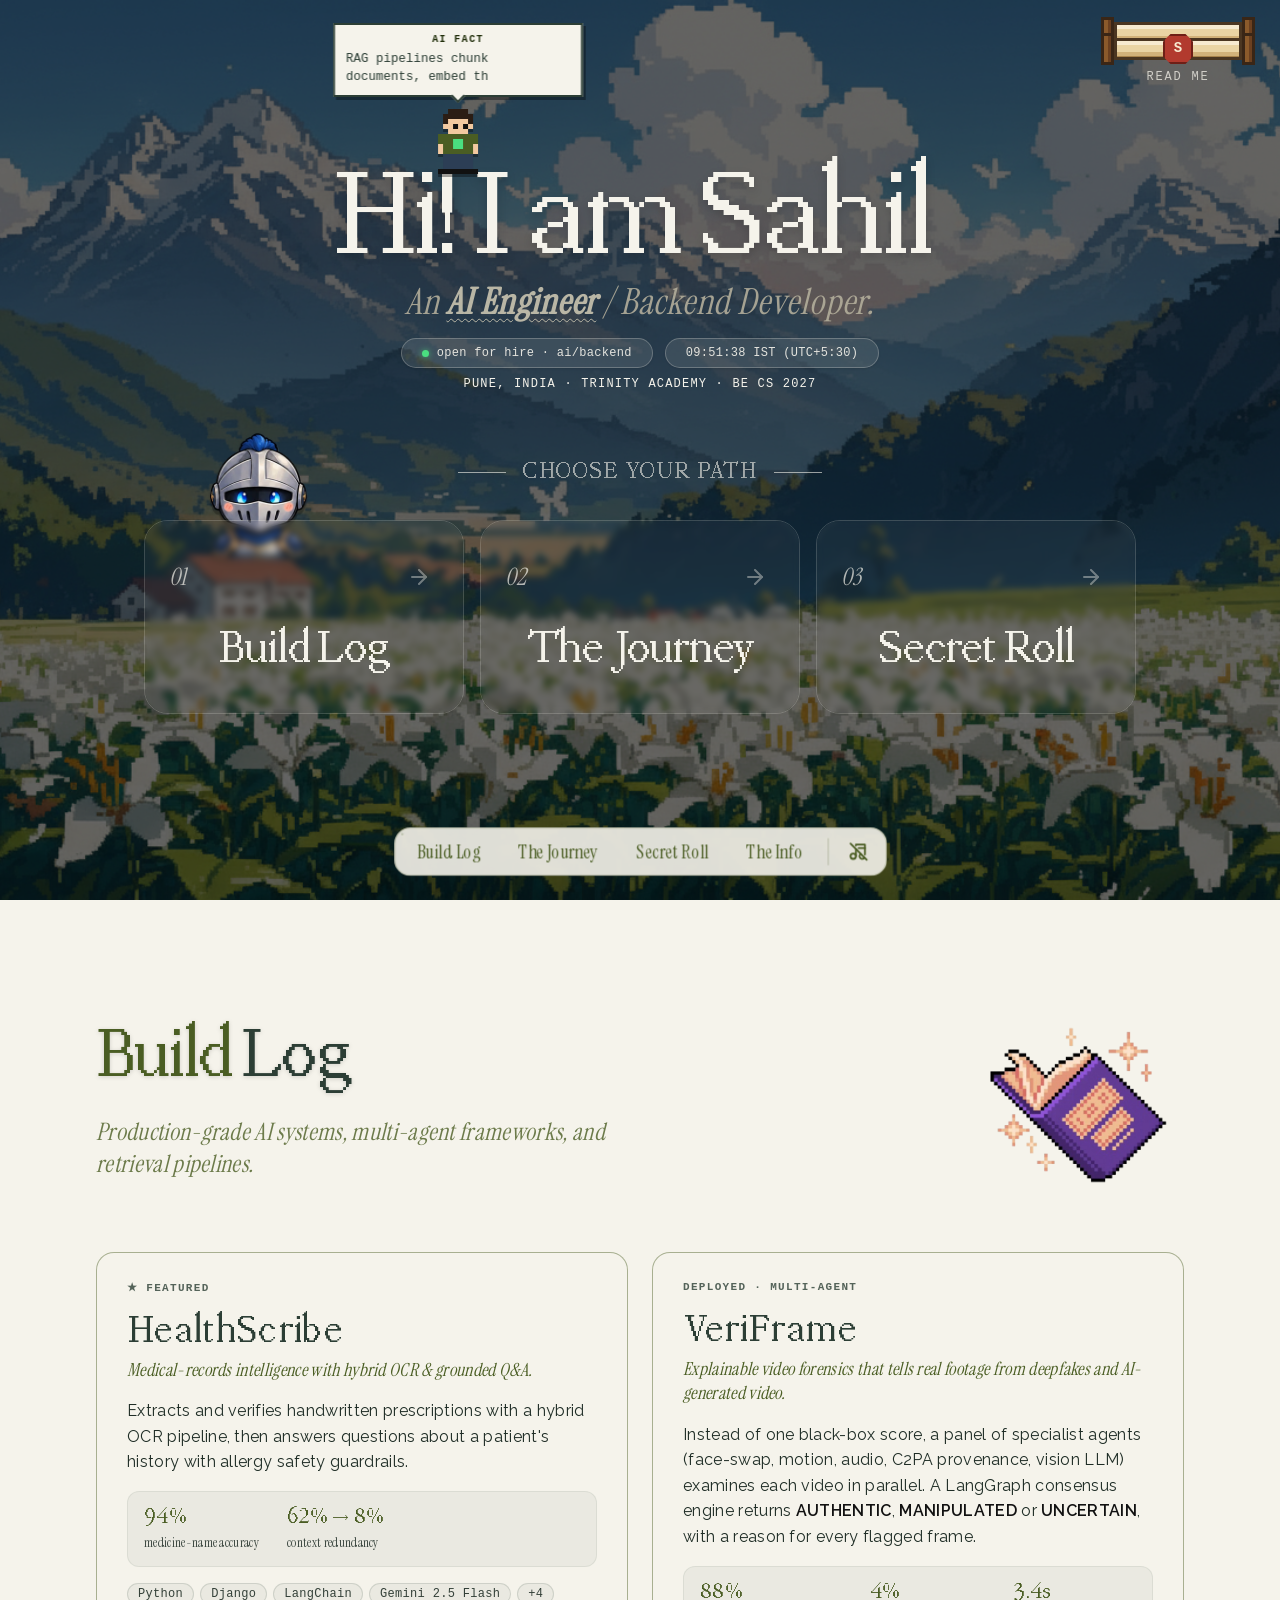
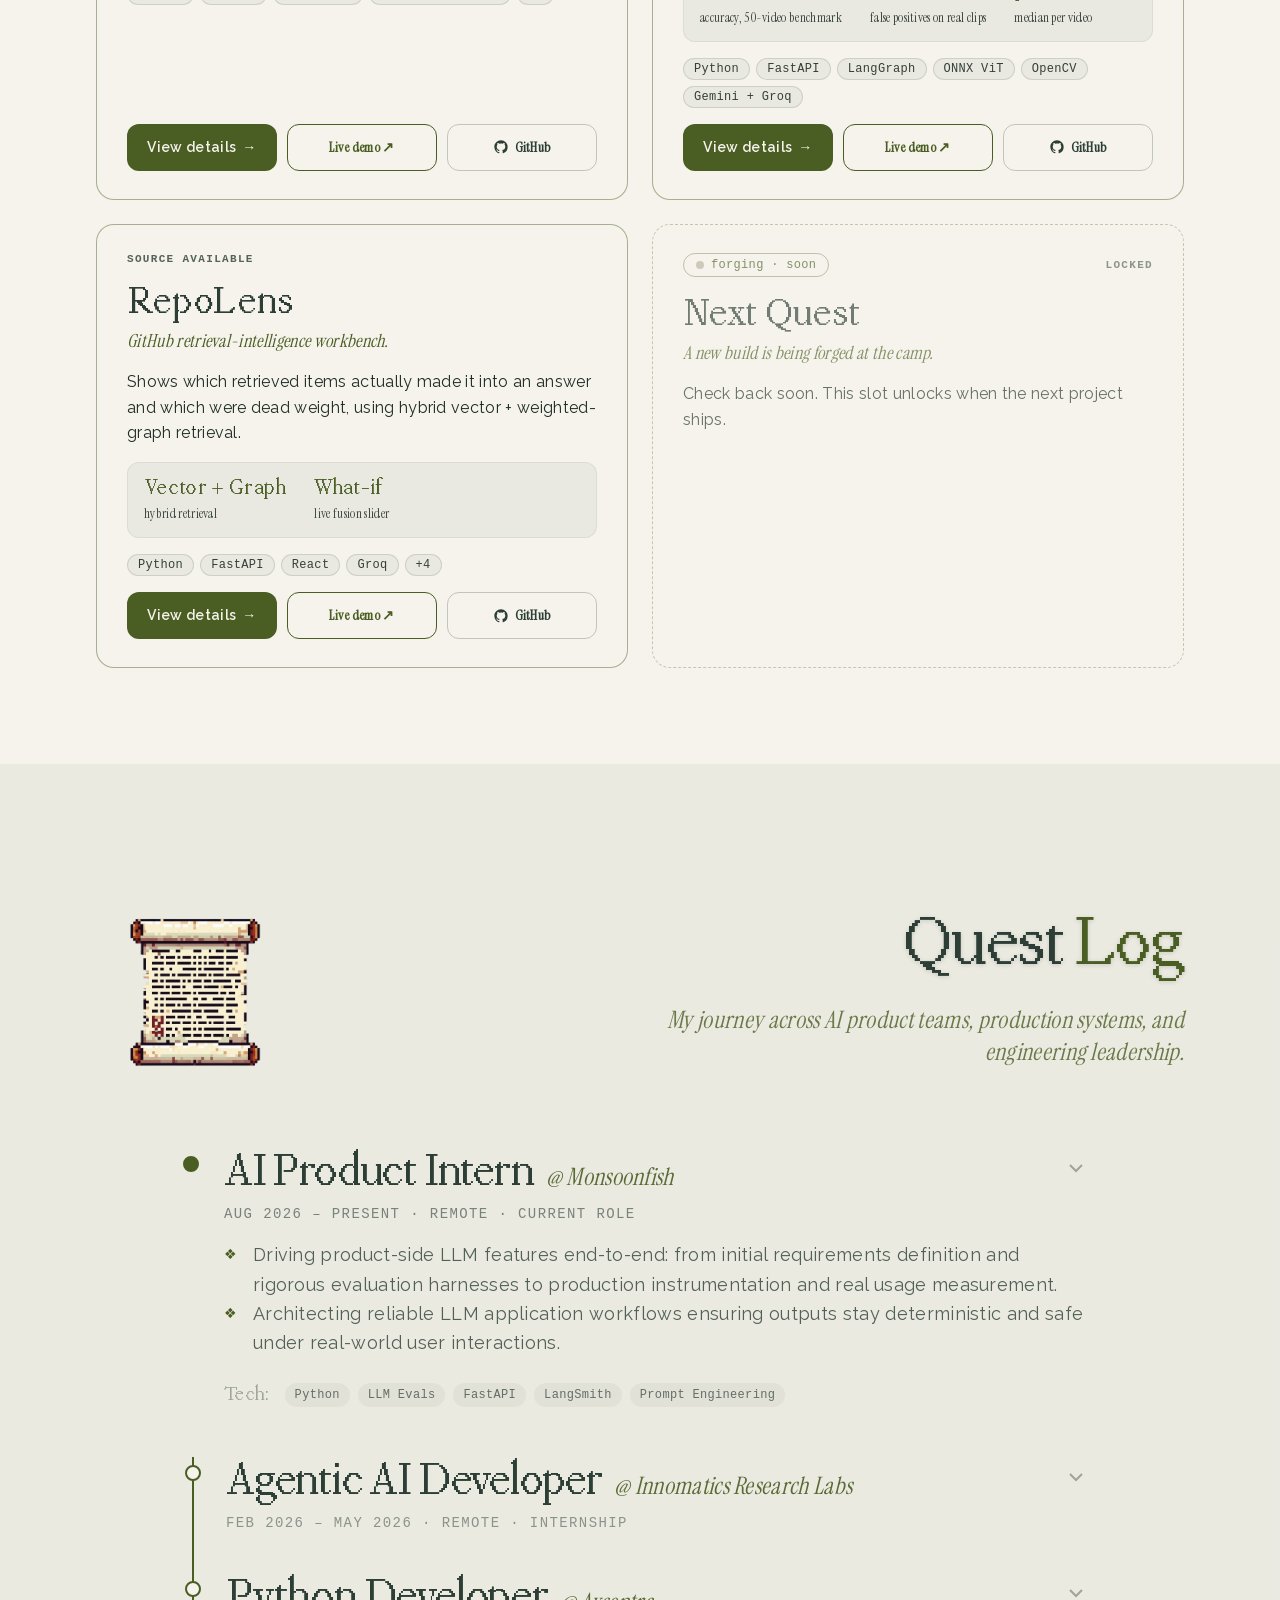
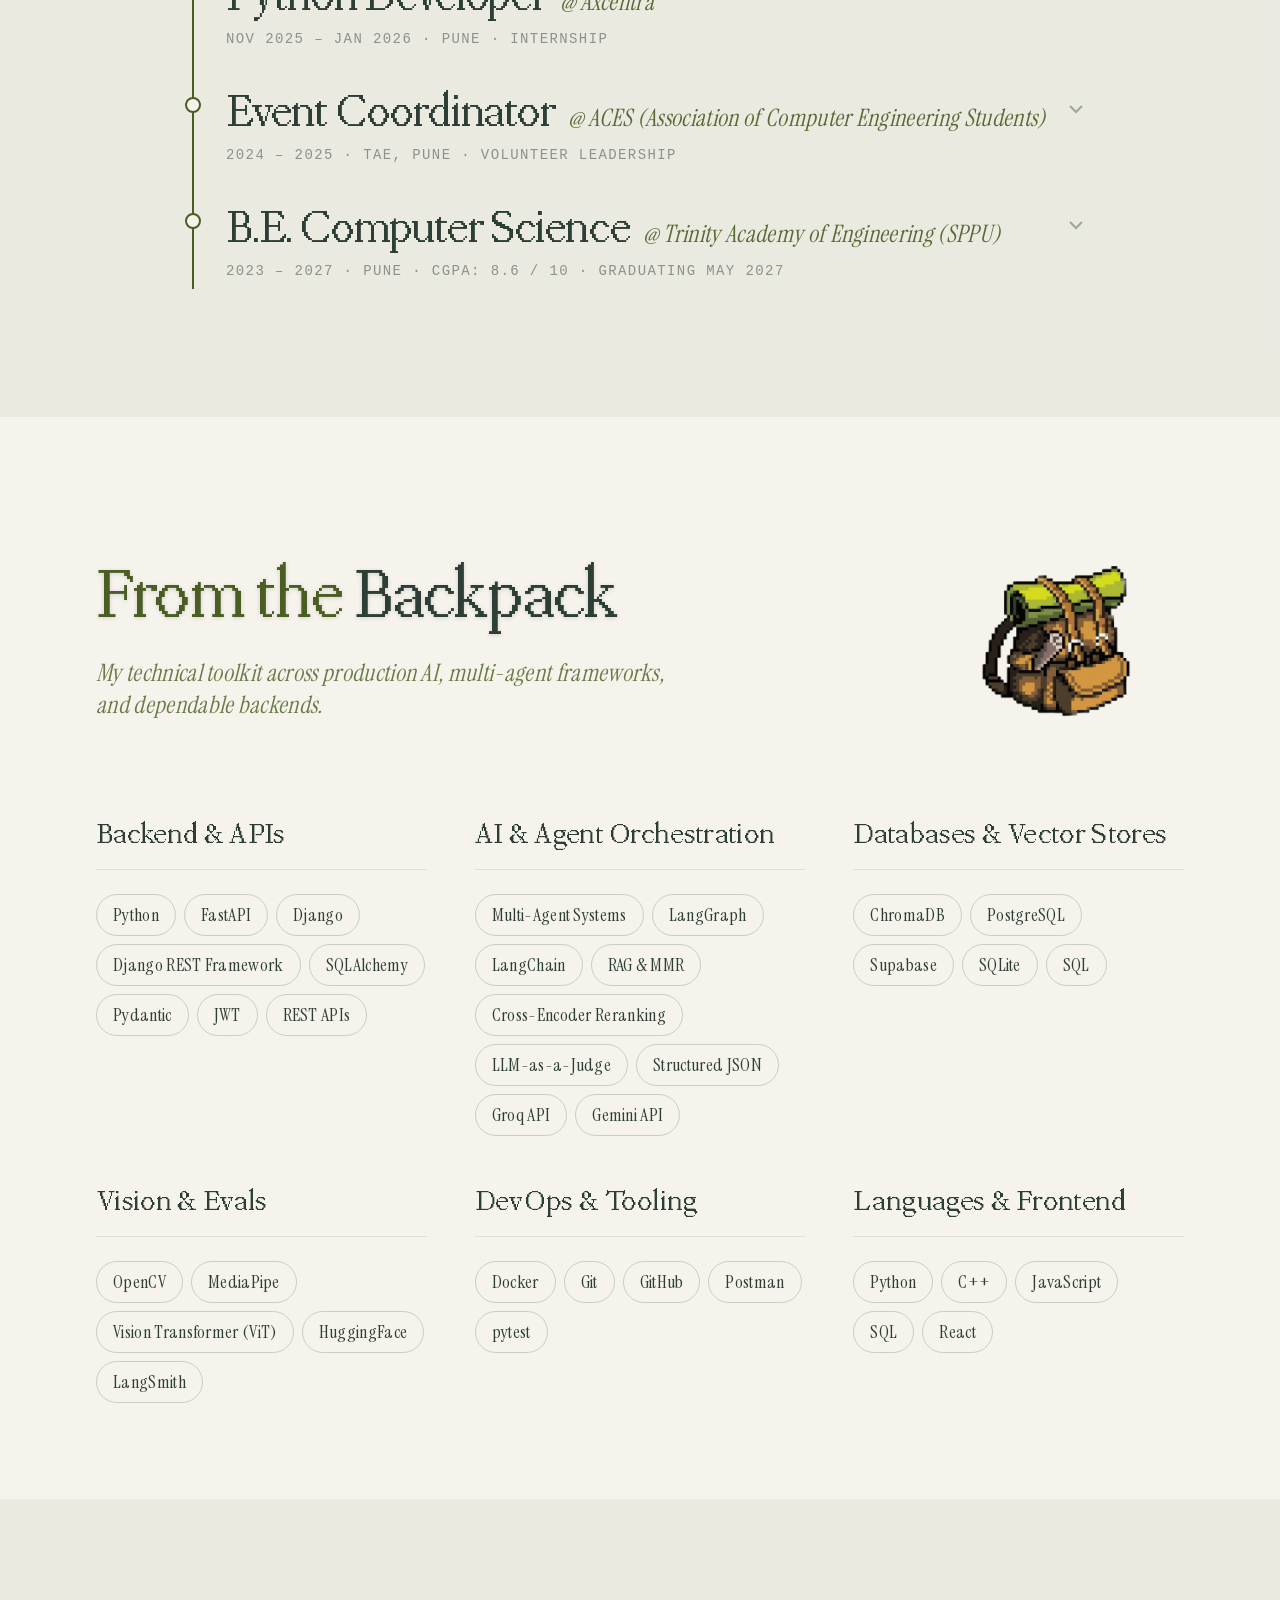
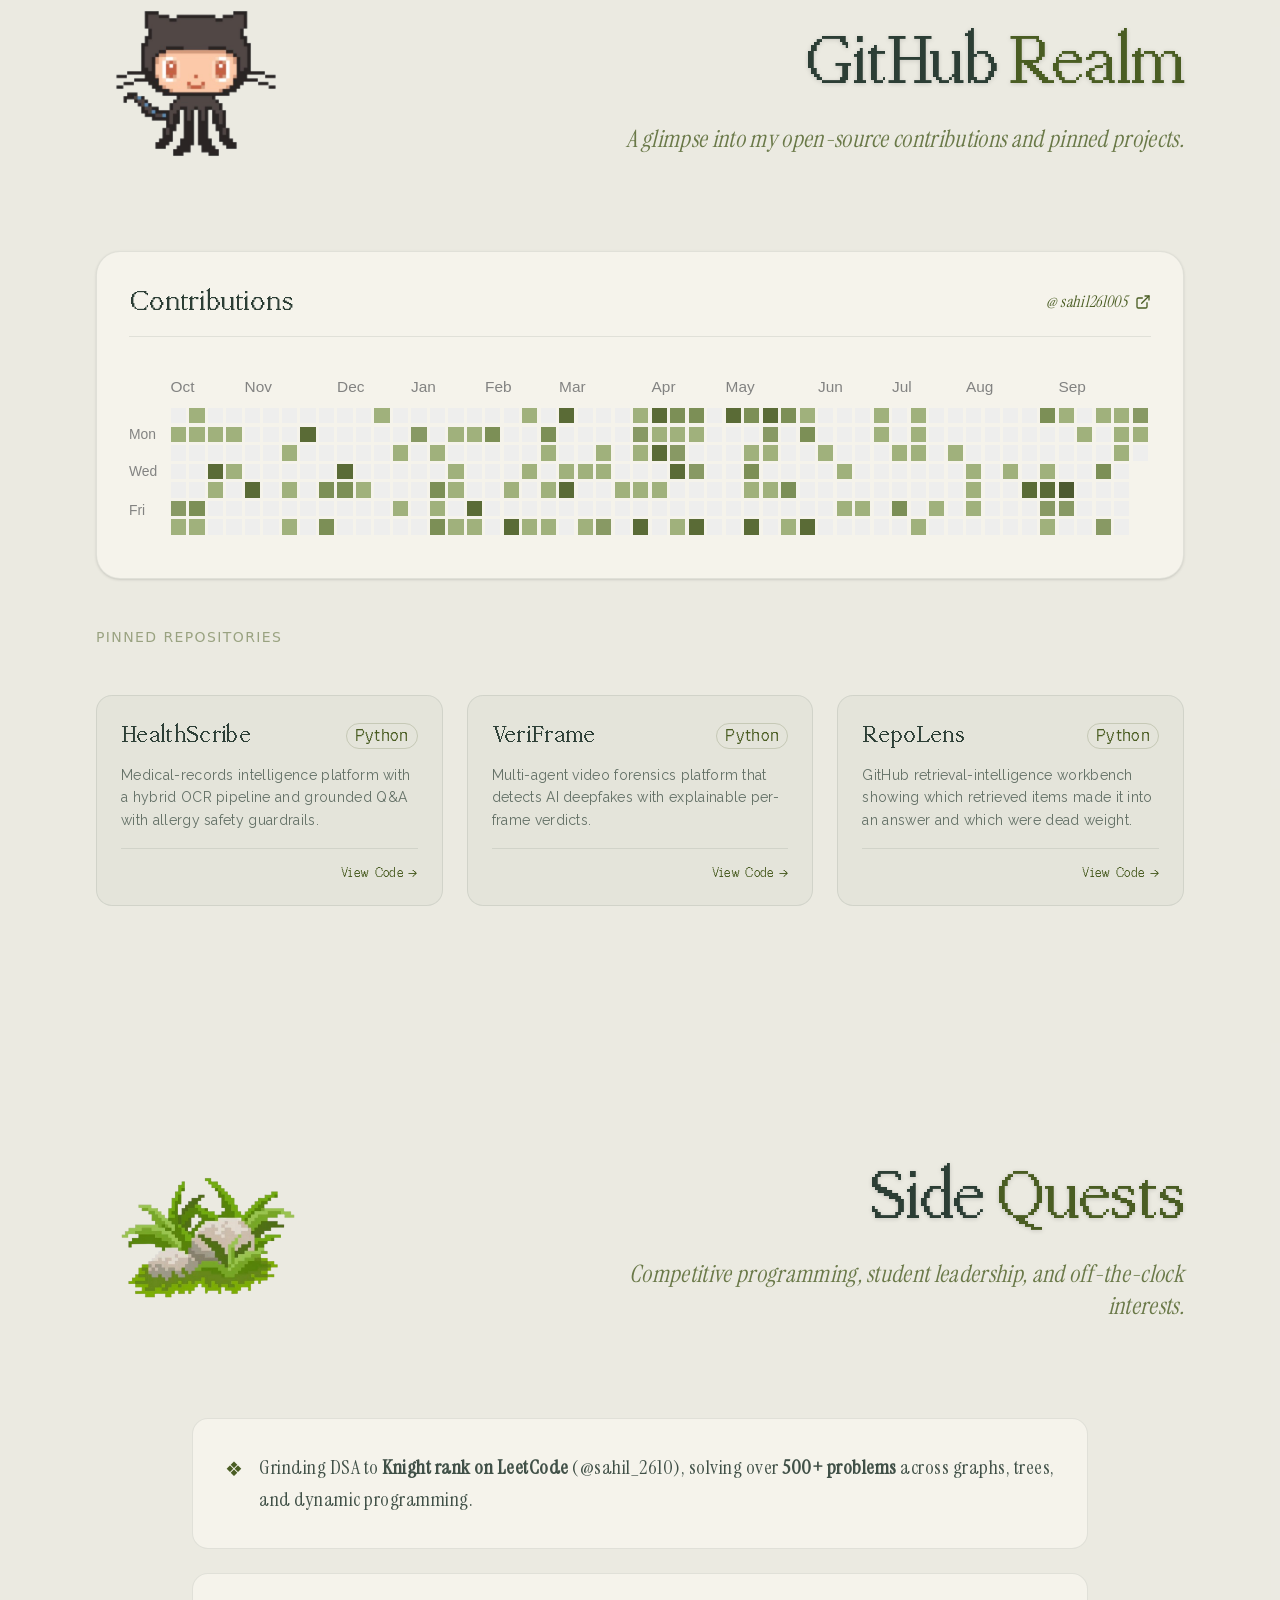
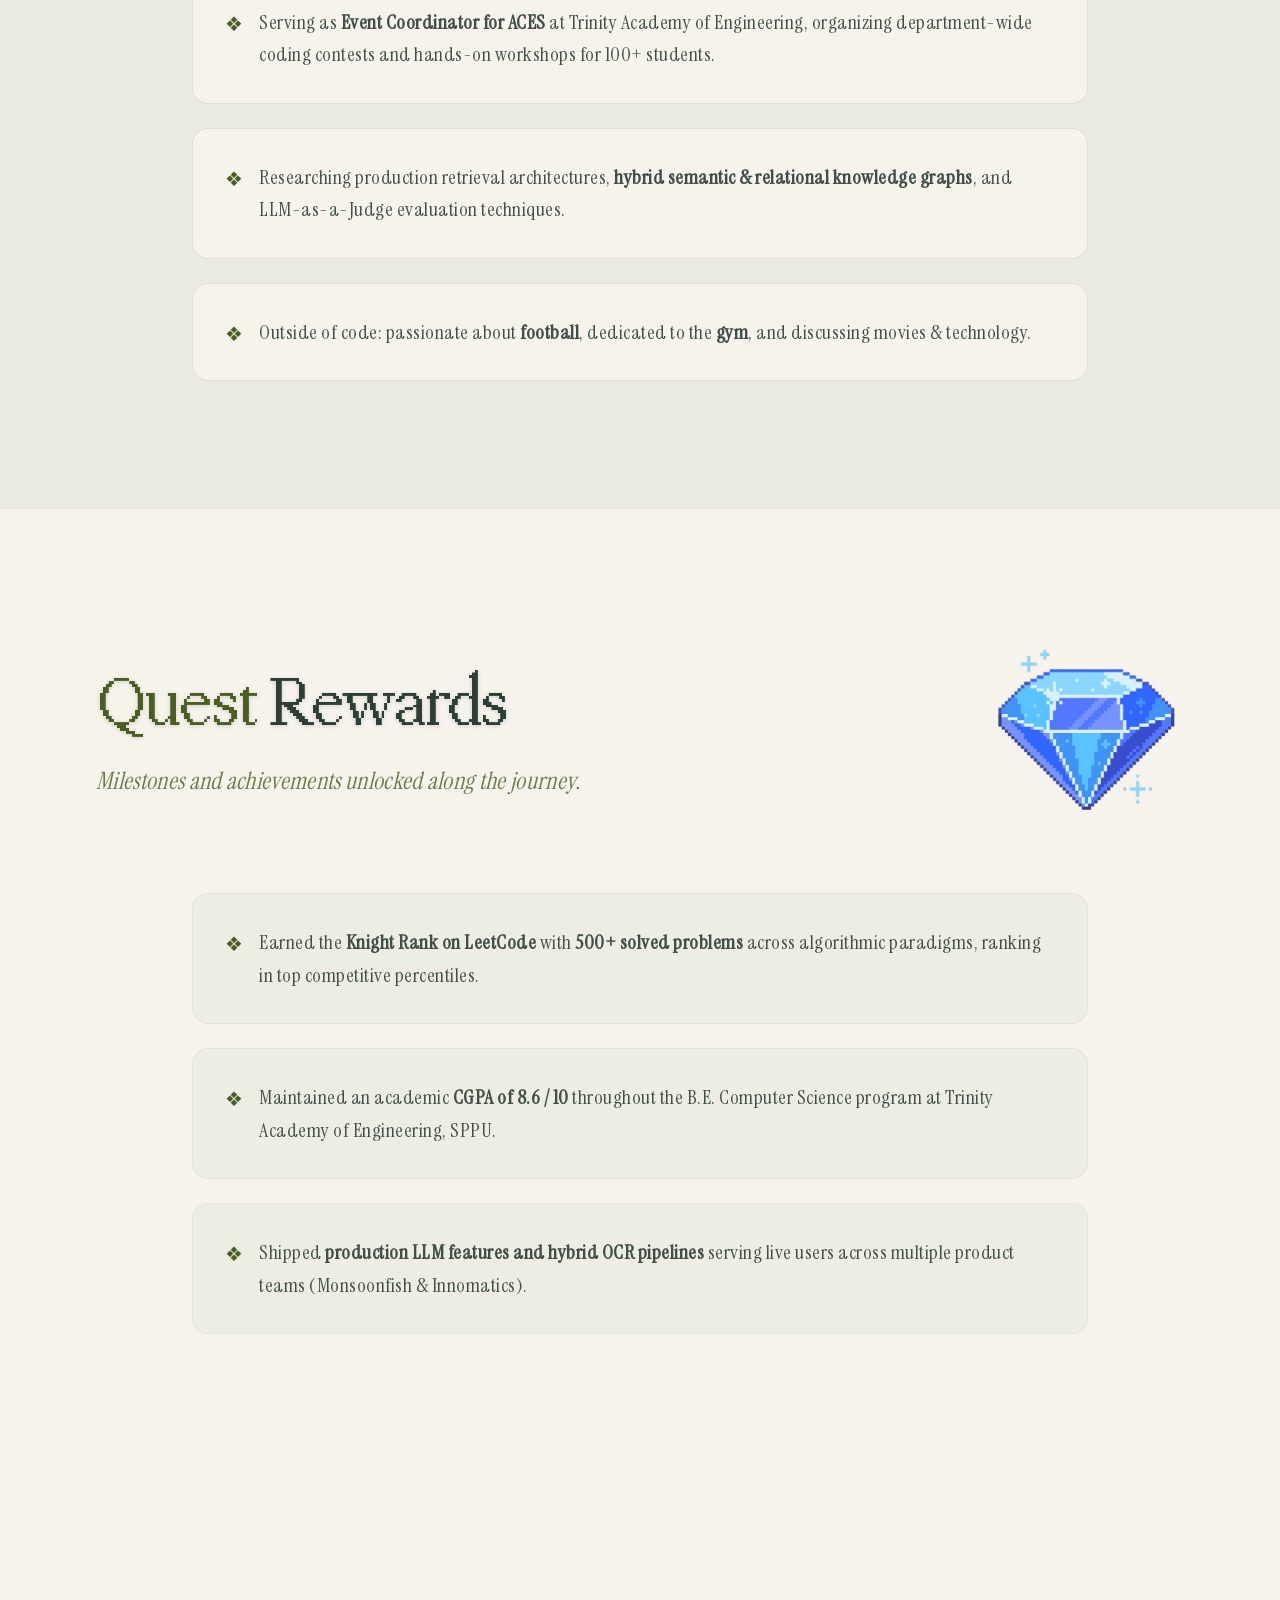
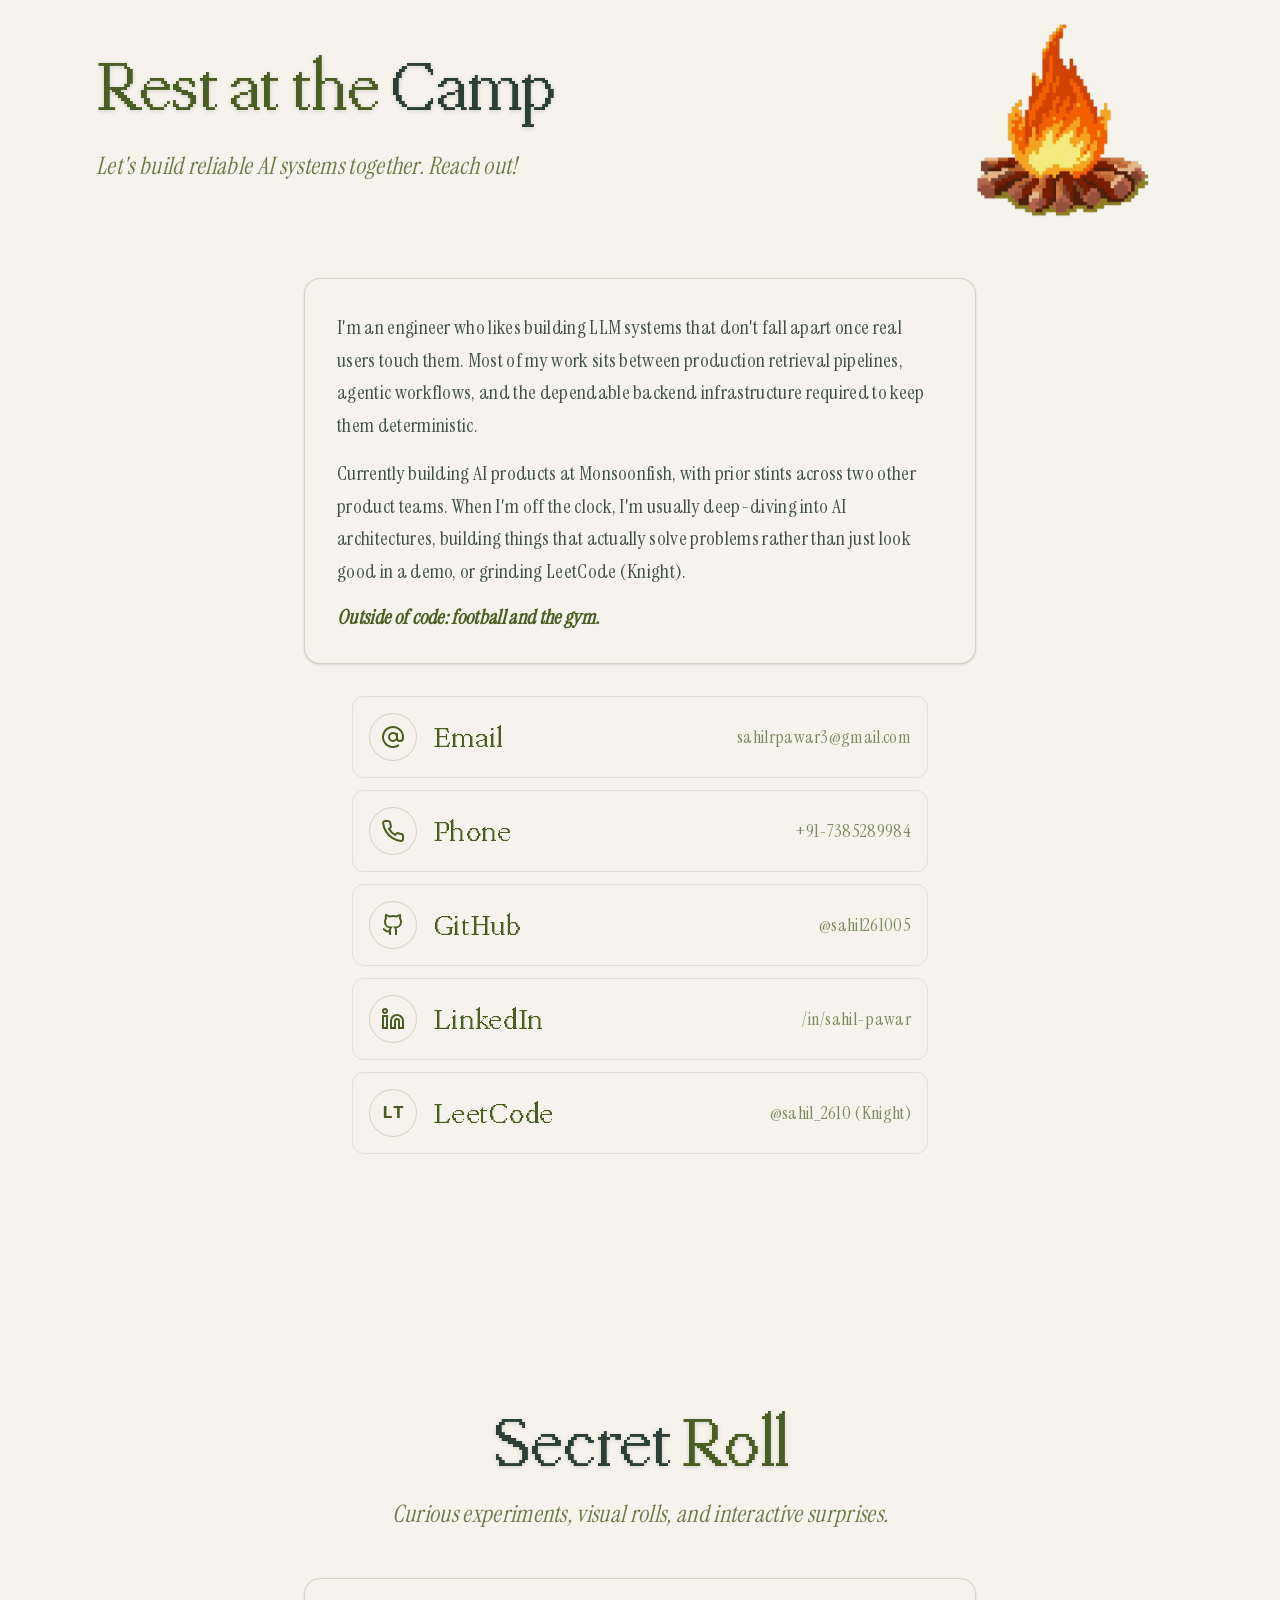
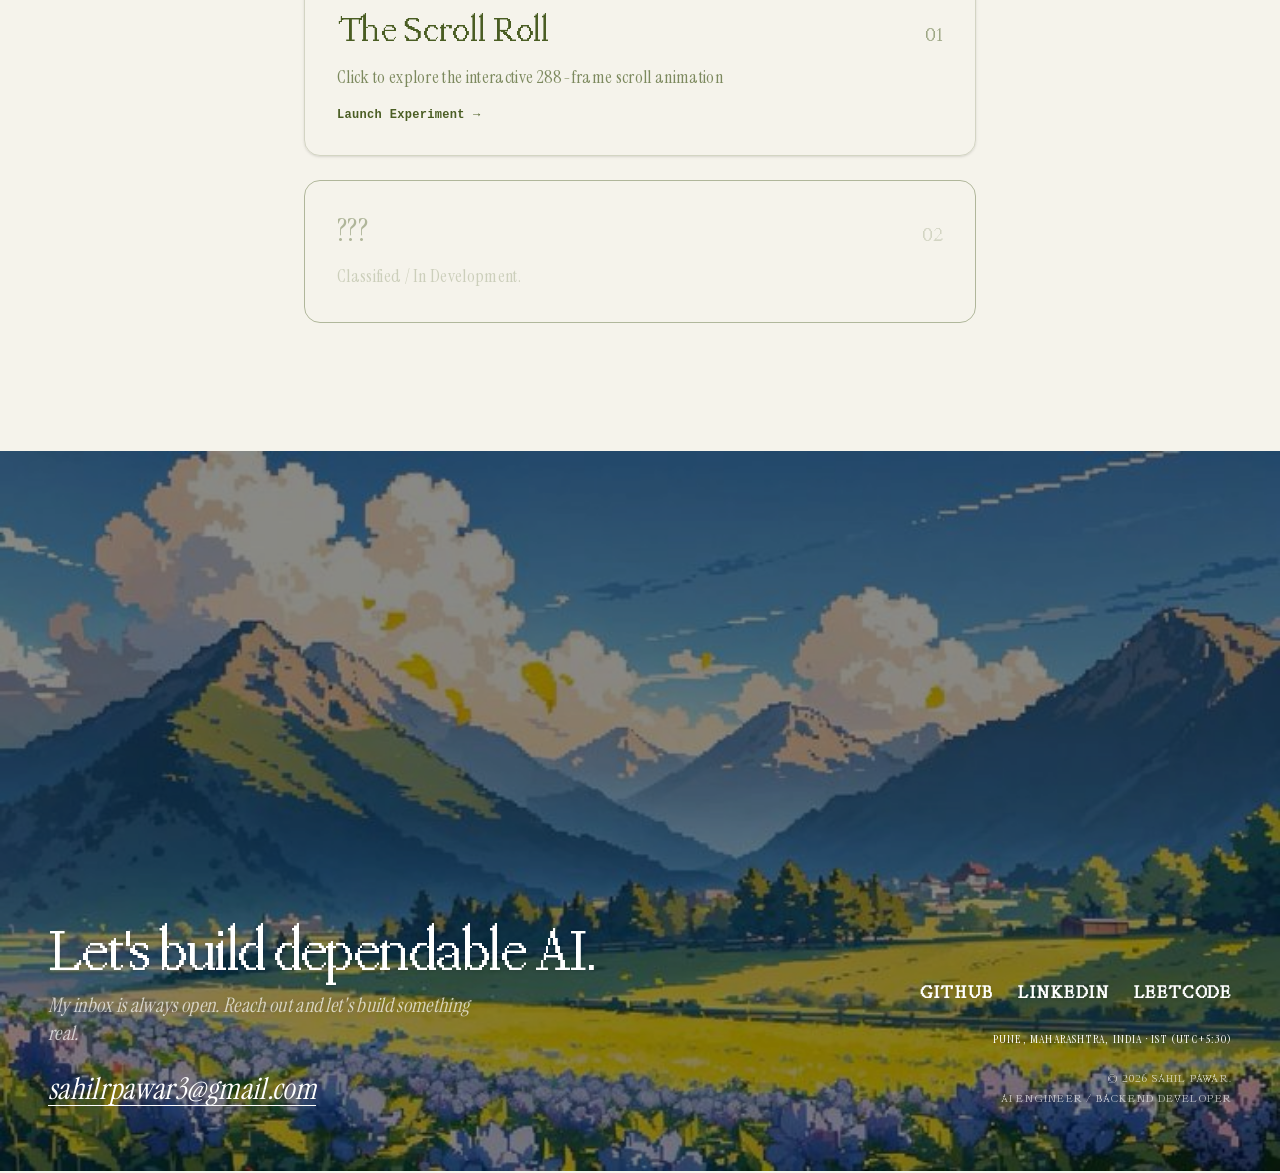
==== commit 55838102: "feat: add interactive knight mascot and project details drawer" ====
--- a/index.html
+++ b/index.html
@@ -108,7 +108,7 @@
           <div class="" style="opacity:0;transform:translateY(20px)">
             <div class="space-y-6 short:space-y-3 mb-8 short:mb-4 md:mb-16 animate-fade-in-up">
               <div class="hi-wrap">
-                <div class="hi-walker" aria-hidden="true"><div class="hi-flip"><svg class="hi-sprite" viewBox="0 0 10 13" shape-rendering="crispEdges" aria-hidden="true"><g class="f1"><rect x="3" y="0" width="1" height="1" fill="#2b1d14"/><rect x="4" y="0" width="1" height="1" fill="#2b1d14"/><rect x="5" y="0" width="1" height="1" fill="#2b1d14"/><rect x="6" y="0" width="1" height="1" fill="#2b1d14"/><rect x="2" y="1" width="1" height="1" fill="#2b1d14"/><rect x="3" y="1" width="1" height="1" fill="#2b1d14"/><rect x="4" y="1" width="1" height="1" fill="#2b1d14"/><rect x="5" y="1" width="1" height="1" fill="#2b1d14"/><rect x="6" y="1" width="1" height="1" fill="#2b1d14"/><rect x="7" y="1" width="1" height="1" fill="#2b1d14"/><rect x="2" y="2" width="1" height="1" fill="#2b1d14"/><rect x="3" y="2" width="1" height="1" fill="#f2c9a0"/><rect x="4" y="2" width="1" height="1" fill="#f2c9a0"/><rect x="5" y="2" width="1" height="1" fill="#f2c9a0"/><rect x="6" y="2" width="1" height="1" fill="#f2c9a0"/><rect x="7" y="2" width="1" height="1" fill="#2b1d14"/><rect x="2" y="3" width="1" height="1" fill="#f2c9a0"/><rect x="3" y="3" width="1" height="1" fill="#f2c9a0"/><rect x="4" y="3" width="1" height="1" fill="#111111"/><rect x="5" y="3" width="1" height="1" fill="#f2c9a0"/><rect x="6" y="3" width="1" height="1" fill="#111111"/><rect x="7" y="3" width="1" height="1" fill="#f2c9a0"/><rect x="3" y="4" width="1" height="1" fill="#f2c9a0"/><rect x="4" y="4" width="1" height="1" fill="#f2c9a0"/><rect x="5" y="4" width="1" height="1" fill="#f2c9a0"/><rect x="6" y="4" width="1" height="1" fill="#f2c9a0"/><rect x="1" y="5" width="1" height="1" fill="#4a5d23"/><rect x="2" y="5" width="1" height="1" fill="#4a5d23"/><rect x="3" y="5" width="1" height="1" fill="#4a5d23"/><rect x="4" y="5" width="1" height="1" fill="#4a5d23"/><rect x="5" y="5" width="1" height="1" fill="#4a5d23"/><rect x="6" y="5" width="1" height="1" fill="#4a5d23"/><rect x="7" y="5" width="1" height="1" fill="#4a5d23"/><rect x="8" y="5" width="1" height="1" fill="#4a5d23"/><rect x="1" y="6" width="1" height="1" fill="#4a5d23"/><rect x="2" y="6" width="1" height="1" fill="#4a5d23"/><rect x="3" y="6" width="1" height="1" fill="#4a5d23"/><rect x="4" y="6" width="1" height="1" fill="#4ade80"/><rect x="5" y="6" width="1" height="1" fill="#4ade80"/><rect x="6" y="6" width="1" height="1" fill="#4a5d23"/><rect x="7" y="6" width="1" height="1" fill="#4a5d23"/><rect x="8" y="6" width="1" height="1" fill="#4a5d23"/><rect x="1" y="7" width="1" height="1" fill="#4a5d23"/><rect x="2" y="7" width="1" height="1" fill="#4a5d23"/><rect x="3" y="7" width="1" height="1" fill="#4a5d23"/><rect x="4" y="7" width="1" height="1" fill="#4ade80"/><rect x="5" y="7" width="1" height="1" fill="#4ade80"/><rect x="6" y="7" width="1" height="1" fill="#4a5d23"/><rect x="7" y="7" width="1" height="1" fill="#4a5d23"/><rect x="8" y="7" width="1" height="1" fill="#4a5d23"/><rect x="1" y="8" width="1" height="1" fill="#f2c9a0"/><rect x="2" y="8" width="1" height="1" fill="#4a5d23"/><rect x="3" y="8" width="1" height="1" fill="#4a5d23"/><rect x="4" y="8" width="1" height="1" fill="#4a5d23"/><rect x="5" y="8" width="1" height="1" fill="#4a5d23"/><rect x="6" y="8" width="1" height="1" fill="#4a5d23"/><rect x="7" y="8" width="1" height="1" fill="#4a5d23"/><rect x="8" y="8" width="1" height="1" fill="#f2c9a0"/><rect x="2" y="9" width="1" height="1" fill="#2c3e55"/><rect x="3" y="9" width="1" height="1" fill="#2c3e55"/><rect x="6" y="9" width="1" height="1" fill="#2c3e55"/><rect x="7" y="9" width="1" height="1" fill="#2c3e55"/><rect x="2" y="10" width="1" height="1" fill="#2c3e55"/><rect x="3" y="10" width="1" height="1" fill="#2c3e55"/><rect x="6" y="10" width="1" height="1" fill="#2c3e55"/><rect x="7" y="10" width="1" height="1" fill="#2c3e55"/><rect x="2" y="11" width="1" height="1" fill="#2c3e55"/><rect x="3" y="11" width="1" height="1" fill="#2c3e55"/><rect x="6" y="11" width="1" height="1" fill="#2c3e55"/><rect x="7" y="11" width="1" height="1" fill="#2c3e55"/><rect x="1" y="12" width="1" height="1" fill="#111111"/><rect x="2" y="12" width="1" height="1" fill="#111111"/><rect x="3" y="12" width="1" height="1" fill="#111111"/><rect x="6" y="12" width="1" height="1" fill="#111111"/><rect x="7" y="12" width="1" height="1" fill="#111111"/><rect x="8" y="12" width="1" height="1" fill="#111111"/></g><g class="f2"><rect x="3" y="0" width="1" height="1" fill="#2b1d14"/><rect x="4" y="0" width="1" height="1" fill="#2b1d14"/><rect x="5" y="0" width="1" height="1" fill="#2b1d14"/><rect x="6" y="0" width="1" height="1" fill="#2b1d14"/><rect x="2" y="1" width="1" height="1" fill="#2b1d14"/><rect x="3" y="1" width="1" height="1" fill="#2b1d14"/><rect x="4" y="1" width="1" height="1" fill="#2b1d14"/><rect x="5" y="1" width="1" height="1" fill="#2b1d14"/><rect x="6" y="1" width="1" height="1" fill="#2b1d14"/><rect x="7" y="1" width="1" height="1" fill="#2b1d14"/><rect x="2" y="2" width="1" height="1" fill="#2b1d14"/><rect x="3" y="2" width="1" height="1" fill="#f2c9a0"/><rect x="4" y="2" width="1" height="1" fill="#f2c9a0"/><rect x="5" y="2" width="1" height="1" fill="#f2c9a0"/><rect x="6" y="2" width="1" height="1" fill="#f2c9a0"/><rect x="7" y="2" width="1" height="1" fill="#2b1d14"/><rect x="2" y="3" width="1" height="1" fill="#f2c9a0"/><rect x="3" y="3" width="1" height="1" fill="#f2c9a0"/><rect x="4" y="3" width="1" height="1" fill="#111111"/><rect x="5" y="3" width="1" height="1" fill="#f2c9a0"/><rect x="6" y="3" width="1" height="1" fill="#111111"/><rect x="7" y="3" width="1" height="1" fill="#f2c9a0"/><rect x="3" y="4" width="1" height="1" fill="#f2c9a0"/><rect x="4" y="4" width="1" height="1" fill="#f2c9a0"/><rect x="5" y="4" width="1" height="1" fill="#f2c9a0"/><rect x="6" y="4" width="1" height="1" fill="#f2c9a0"/><rect x="1" y="5" width="1" height="1" fill="#4a5d23"/><rect x="2" y="5" width="1" height="1" fill="#4a5d23"/><rect x="3" y="5" width="1" height="1" fill="#4a5d23"/><rect x="4" y="5" width="1" height="1" fill="#4a5d23"/><rect x="5" y="5" width="1" height="1" fill="#4a5d23"/><rect x="6" y="5" width="1" height="1" fill="#4a5d23"/><rect x="7" y="5" width="1" height="1" fill="#4a5d23"/><rect x="8" y="5" width="1" height="1" fill="#4a5d23"/><rect x="1" y="6" width="1" height="1" fill="#4a5d23"/><rect x="2" y="6" width="1" height="1" fill="#4a5d23"/><rect x="3" y="6" width="1" height="1" fill="#4a5d23"/><rect x="4" y="6" width="1" height="1" fill="#4ade80"/><rect x="5" y="6" width="1" height="1" fill="#4ade80"/><rect x="6" y="6" width="1" height="1" fill="#4a5d23"/><rect x="7" y="6" width="1" height="1" fill="#4a5d23"/><rect x="8" y="6" width="1" height="1" fill="#4a5d23"/><rect x="1" y="7" width="1" height="1" fill="#f2c9a0"/><rect x="2" y="7" width="1" height="1" fill="#4a5d23"/><rect x="3" y="7" width="1" height="1" fill="#4a5d23"/><rect x="4" y="7" width="1" height="1" fill="#4ade80"/><rect x="5" y="7" width="1" height="1" fill="#4ade80"/><rect x="6" y="7" width="1" height="1" fill="#4a5d23"/><rect x="7" y="7" width="1" height="1" fill="#4a5d23"/><rect x="8" y="7" width="1" height="1" fill="#f2c9a0"/><rect x="2" y="8" width="1" height="1" fill="#4a5d23"/><rect x="3" y="8" width="1" height="1" fill="#4a5d23"/><rect x="4" y="8" width="1" height="1" fill="#4a5d23"/><rect x="5" y="8" width="1" height="1" fill="#4a5d23"/><rect x="6" y="8" width="1" height="1" fill="#4a5d23"/><rect x="7" y="8" width="1" height="1" fill="#4a5d23"/><rect x="3" y="9" width="1" height="1" fill="#2c3e55"/><rect x="4" y="9" width="1" height="1" fill="#2c3e55"/><rect x="5" y="9" width="1" height="1" fill="#2c3e55"/><rect x="6" y="9" width="1" height="1" fill="#2c3e55"/><rect x="3" y="10" width="1" height="1" fill="#2c3e55"/><rect x="4" y="10" width="1" height="1" fill="#2c3e55"/><rect x="5" y="10" width="1" height="1" fill="#2c3e55"/><rect x="6" y="10" width="1" height="1" fill="#2c3e55"/><rect x="3" y="11" width="1" height="1" fill="#2c3e55"/><rect x="4" y="11" width="1" height="1" fill="#2c3e55"/><rect x="5" y="11" width="1" height="1" fill="#2c3e55"/><rect x="6" y="11" width="1" height="1" fill="#2c3e55"/><rect x="3" y="12" width="1" height="1" fill="#111111"/><rect x="4" y="12" width="1" height="1" fill="#111111"/><rect x="5" y="12" width="1" height="1" fill="#111111"/><rect x="6" y="12" width="1" height="1" fill="#111111"/></g></svg></div></div>
+                <div class="hi-walker" aria-hidden="true"><div class="hi-bubble"><span class="hi-bubble-tag">AI fact</span><span class="hi-bubble-text"></span></div><div class="hi-flip"><svg class="hi-sprite" viewBox="0 0 10 13" shape-rendering="crispEdges" aria-hidden="true"><g class="f1"><rect x="3" y="0" width="1" height="1" fill="#2b1d14"/><rect x="4" y="0" width="1" height="1" fill="#2b1d14"/><rect x="5" y="0" width="1" height="1" fill="#2b1d14"/><rect x="6" y="0" width="1" height="1" fill="#2b1d14"/><rect x="2" y="1" width="1" height="1" fill="#2b1d14"/><rect x="3" y="1" width="1" height="1" fill="#2b1d14"/><rect x="4" y="1" width="1" height="1" fill="#2b1d14"/><rect x="5" y="1" width="1" height="1" fill="#2b1d14"/><rect x="6" y="1" width="1" height="1" fill="#2b1d14"/><rect x="7" y="1" width="1" height="1" fill="#2b1d14"/><rect x="2" y="2" width="1" height="1" fill="#2b1d14"/><rect x="3" y="2" width="1" height="1" fill="#f2c9a0"/><rect x="4" y="2" width="1" height="1" fill="#f2c9a0"/><rect x="5" y="2" width="1" height="1" fill="#f2c9a0"/><rect x="6" y="2" width="1" height="1" fill="#f2c9a0"/><rect x="7" y="2" width="1" height="1" fill="#2b1d14"/><rect x="2" y="3" width="1" height="1" fill="#f2c9a0"/><rect x="3" y="3" width="1" height="1" fill="#f2c9a0"/><rect x="4" y="3" width="1" height="1" fill="#111111"/><rect x="5" y="3" width="1" height="1" fill="#f2c9a0"/><rect x="6" y="3" width="1" height="1" fill="#111111"/><rect x="7" y="3" width="1" height="1" fill="#f2c9a0"/><rect x="3" y="4" width="1" height="1" fill="#f2c9a0"/><rect x="4" y="4" width="1" height="1" fill="#f2c9a0"/><rect x="5" y="4" width="1" height="1" fill="#f2c9a0"/><rect x="6" y="4" width="1" height="1" fill="#f2c9a0"/><rect x="1" y="5" width="1" height="1" fill="#4a5d23"/><rect x="2" y="5" width="1" height="1" fill="#4a5d23"/><rect x="3" y="5" width="1" height="1" fill="#4a5d23"/><rect x="4" y="5" width="1" height="1" fill="#4a5d23"/><rect x="5" y="5" width="1" height="1" fill="#4a5d23"/><rect x="6" y="5" width="1" height="1" fill="#4a5d23"/><rect x="7" y="5" width="1" height="1" fill="#4a5d23"/><rect x="8" y="5" width="1" height="1" fill="#4a5d23"/><rect x="1" y="6" width="1" height="1" fill="#4a5d23"/><rect x="2" y="6" width="1" height="1" fill="#4a5d23"/><rect x="3" y="6" width="1" height="1" fill="#4a5d23"/><rect x="4" y="6" width="1" height="1" fill="#4ade80"/><rect x="5" y="6" width="1" height="1" fill="#4ade80"/><rect x="6" y="6" width="1" height="1" fill="#4a5d23"/><rect x="7" y="6" width="1" height="1" fill="#4a5d23"/><rect x="8" y="6" width="1" height="1" fill="#4a5d23"/><rect x="1" y="7" width="1" height="1" fill="#4a5d23"/><rect x="2" y="7" width="1" height="1" fill="#4a5d23"/><rect x="3" y="7" width="1" height="1" fill="#4a5d23"/><rect x="4" y="7" width="1" height="1" fill="#4ade80"/><rect x="5" y="7" width="1" height="1" fill="#4ade80"/><rect x="6" y="7" width="1" height="1" fill="#4a5d23"/><rect x="7" y="7" width="1" height="1" fill="#4a5d23"/><rect x="8" y="7" width="1" height="1" fill="#4a5d23"/><rect x="1" y="8" width="1" height="1" fill="#f2c9a0"/><rect x="2" y="8" width="1" height="1" fill="#4a5d23"/><rect x="3" y="8" width="1" height="1" fill="#4a5d23"/><rect x="4" y="8" width="1" height="1" fill="#4a5d23"/><rect x="5" y="8" width="1" height="1" fill="#4a5d23"/><rect x="6" y="8" width="1" height="1" fill="#4a5d23"/><rect x="7" y="8" width="1" height="1" fill="#4a5d23"/><rect x="8" y="8" width="1" height="1" fill="#f2c9a0"/><rect x="2" y="9" width="1" height="1" fill="#2c3e55"/><rect x="3" y="9" width="1" height="1" fill="#2c3e55"/><rect x="6" y="9" width="1" height="1" fill="#2c3e55"/><rect x="7" y="9" width="1" height="1" fill="#2c3e55"/><rect x="2" y="10" width="1" height="1" fill="#2c3e55"/><rect x="3" y="10" width="1" height="1" fill="#2c3e55"/><rect x="6" y="10" width="1" height="1" fill="#2c3e55"/><rect x="7" y="10" width="1" height="1" fill="#2c3e55"/><rect x="2" y="11" width="1" height="1" fill="#2c3e55"/><rect x="3" y="11" width="1" height="1" fill="#2c3e55"/><rect x="6" y="11" width="1" height="1" fill="#2c3e55"/><rect x="7" y="11" width="1" height="1" fill="#2c3e55"/><rect x="1" y="12" width="1" height="1" fill="#111111"/><rect x="2" y="12" width="1" height="1" fill="#111111"/><rect x="3" y="12" width="1" height="1" fill="#111111"/><rect x="6" y="12" width="1" height="1" fill="#111111"/><rect x="7" y="12" width="1" height="1" fill="#111111"/><rect x="8" y="12" width="1" height="1" fill="#111111"/></g><g class="f2"><rect x="3" y="0" width="1" height="1" fill="#2b1d14"/><rect x="4" y="0" width="1" height="1" fill="#2b1d14"/><rect x="5" y="0" width="1" height="1" fill="#2b1d14"/><rect x="6" y="0" width="1" height="1" fill="#2b1d14"/><rect x="2" y="1" width="1" height="1" fill="#2b1d14"/><rect x="3" y="1" width="1" height="1" fill="#2b1d14"/><rect x="4" y="1" width="1" height="1" fill="#2b1d14"/><rect x="5" y="1" width="1" height="1" fill="#2b1d14"/><rect x="6" y="1" width="1" height="1" fill="#2b1d14"/><rect x="7" y="1" width="1" height="1" fill="#2b1d14"/><rect x="2" y="2" width="1" height="1" fill="#2b1d14"/><rect x="3" y="2" width="1" height="1" fill="#f2c9a0"/><rect x="4" y="2" width="1" height="1" fill="#f2c9a0"/><rect x="5" y="2" width="1" height="1" fill="#f2c9a0"/><rect x="6" y="2" width="1" height="1" fill="#f2c9a0"/><rect x="7" y="2" width="1" height="1" fill="#2b1d14"/><rect x="2" y="3" width="1" height="1" fill="#f2c9a0"/><rect x="3" y="3" width="1" height="1" fill="#f2c9a0"/><rect x="4" y="3" width="1" height="1" fill="#111111"/><rect x="5" y="3" width="1" height="1" fill="#f2c9a0"/><rect x="6" y="3" width="1" height="1" fill="#111111"/><rect x="7" y="3" width="1" height="1" fill="#f2c9a0"/><rect x="3" y="4" width="1" height="1" fill="#f2c9a0"/><rect x="4" y="4" width="1" height="1" fill="#f2c9a0"/><rect x="5" y="4" width="1" height="1" fill="#f2c9a0"/><rect x="6" y="4" width="1" height="1" fill="#f2c9a0"/><rect x="1" y="5" width="1" height="1" fill="#4a5d23"/><rect x="2" y="5" width="1" height="1" fill="#4a5d23"/><rect x="3" y="5" width="1" height="1" fill="#4a5d23"/><rect x="4" y="5" width="1" height="1" fill="#4a5d23"/><rect x="5" y="5" width="1" height="1" fill="#4a5d23"/><rect x="6" y="5" width="1" height="1" fill="#4a5d23"/><rect x="7" y="5" width="1" height="1" fill="#4a5d23"/><rect x="8" y="5" width="1" height="1" fill="#4a5d23"/><rect x="1" y="6" width="1" height="1" fill="#4a5d23"/><rect x="2" y="6" width="1" height="1" fill="#4a5d23"/><rect x="3" y="6" width="1" height="1" fill="#4a5d23"/><rect x="4" y="6" width="1" height="1" fill="#4ade80"/><rect x="5" y="6" width="1" height="1" fill="#4ade80"/><rect x="6" y="6" width="1" height="1" fill="#4a5d23"/><rect x="7" y="6" width="1" height="1" fill="#4a5d23"/><rect x="8" y="6" width="1" height="1" fill="#4a5d23"/><rect x="1" y="7" width="1" height="1" fill="#f2c9a0"/><rect x="2" y="7" width="1" height="1" fill="#4a5d23"/><rect x="3" y="7" width="1" height="1" fill="#4a5d23"/><rect x="4" y="7" width="1" height="1" fill="#4ade80"/><rect x="5" y="7" width="1" height="1" fill="#4ade80"/><rect x="6" y="7" width="1" height="1" fill="#4a5d23"/><rect x="7" y="7" width="1" height="1" fill="#4a5d23"/><rect x="8" y="7" width="1" height="1" fill="#f2c9a0"/><rect x="2" y="8" width="1" height="1" fill="#4a5d23"/><rect x="3" y="8" width="1" height="1" fill="#4a5d23"/><rect x="4" y="8" width="1" height="1" fill="#4a5d23"/><rect x="5" y="8" width="1" height="1" fill="#4a5d23"/><rect x="6" y="8" width="1" height="1" fill="#4a5d23"/><rect x="7" y="8" width="1" height="1" fill="#4a5d23"/><rect x="3" y="9" width="1" height="1" fill="#2c3e55"/><rect x="4" y="9" width="1" height="1" fill="#2c3e55"/><rect x="5" y="9" width="1" height="1" fill="#2c3e55"/><rect x="6" y="9" width="1" height="1" fill="#2c3e55"/><rect x="3" y="10" width="1" height="1" fill="#2c3e55"/><rect x="4" y="10" width="1" height="1" fill="#2c3e55"/><rect x="5" y="10" width="1" height="1" fill="#2c3e55"/><rect x="6" y="10" width="1" height="1" fill="#2c3e55"/><rect x="3" y="11" width="1" height="1" fill="#2c3e55"/><rect x="4" y="11" width="1" height="1" fill="#2c3e55"/><rect x="5" y="11" width="1" height="1" fill="#2c3e55"/><rect x="6" y="11" width="1" height="1" fill="#2c3e55"/><rect x="3" y="12" width="1" height="1" fill="#111111"/><rect x="4" y="12" width="1" height="1" fill="#111111"/><rect x="5" y="12" width="1" height="1" fill="#111111"/><rect x="6" y="12" width="1" height="1" fill="#111111"/></g></svg></div></div>
                 <h1 class="font-mondwest text-5xl md:text-8xl lg:text-9xl tracking-tight leading-none text-theme-bg drop-shadow-lg">
                   Hi! I am Sahil
                 </h1>
@@ -145,7 +145,13 @@
               </div>
             </div>
             <div>
-              <div class="flex flex-col md:flex-row gap-4 justify-center items-stretch w-full px-4 mb-4 md:mb-8">
+              <div class="flex flex-col md:flex-row gap-4 justify-center items-stretch w-full px-4 mb-4 md:mb-8 fox-host">
+                <button class="fox-mascot" type="button" aria-label="Boop the knight">
+                  <span class="fox-squash">
+                    <span class="fox-layer fox-dir"></span>
+                    <span class="fox-layer fox-react"></span>
+                  </span>
+                </button>
                 <button onclick="document.getElementById('featured-builds')?.scrollIntoView({behavior:'smooth'})" class="path-card flex-1 max-h-[18vh] sm:max-h-none py-4 short:py-3 md:py-10 px-6 hover:bg-theme-bg hover:text-theme-brand border border-theme-bg/20 rounded-3xl transition-all duration-300 flex flex-col justify-between min-h-[90px] short:min-h-[70px] md:min-h-[190px] group relative overflow-hidden cursor-pointer hover:-translate-y-1 hover:shadow-xl hover:shadow-black/20 gap-2 md:gap-4">
                   <div class="absolute inset-0 bg-theme-bg/5 backdrop-blur-sm -z-10 group-hover:bg-theme-bg/10 transition-colors duration-300" style="opacity:0">
                   </div>
@@ -215,11 +221,72 @@
             </div>
           </div>
           
-          <div class="grid grid-cols-1 md:grid-cols-2 lg:grid-cols-3 gap-6">
-            
-            <!-- Project 1: HealthScribe (Featured) -->
-            <div class="md:col-span-2" style="opacity:0;transform:translateY(20px)">
-              <article class="group flex flex-col h-full rounded-2xl border border-sky-500/30 bg-sky-950/5 hover:bg-sky-950/10 transition-all duration-300 overflow-hidden hover:-translate-y-1 hover:shadow-xl relative">
+          <div class="bl-grid">
+            <article class="bl-card" data-project="healthscribe" tabindex="0" role="button" aria-label="View HealthScribe details">
+              <div class="bl-top">
+                <span class="bl-meta">★ Featured</span>
+              </div>
+              <div>
+                <h3 class="font-mondwest bl-title">HealthScribe</h3>
+                <p class="font-serif italic bl-sub">Medical-records intelligence with hybrid OCR &amp; grounded Q&amp;A.</p>
+              </div>
+              <p class="font-raleway bl-blurb">Extracts and verifies handwritten prescriptions with a hybrid OCR pipeline, then answers questions about a patient&#39;s history with allergy safety guardrails.</p>
+              <div class="bl-stats"><div class="bl-stat"><b class="font-mondwest">94%</b><span>medicine-name accuracy</span></div><div class="bl-stat"><b class="font-mondwest">62% → 8%</b><span>context redundancy</span></div></div>
+              <div class="bl-tags"><span>Python</span><span>Django</span><span>LangChain</span><span>Gemini 2.5 Flash</span><span>+4</span></div>
+              <div class="bl-actions">
+                <span class="bl-open font-raleway">View details <span aria-hidden="true">→</span></span>
+                <a class="bl-link bl-link-primary" href="https://health-scribe-three.vercel.app" target="_blank" rel="noopener noreferrer">Live demo ↗</a>
+                <a class="bl-link" href="https://github.com/sahil261005" target="_blank" rel="noopener noreferrer"><svg class="w-4 h-4 fill-current shrink-0" viewBox="0 0 24 24"><path fill-rule="evenodd" clip-rule="evenodd" d="M12 2C6.477 2 2 6.484 2 12.017c0 4.425 2.865 8.18 6.839 9.504.5.092.682-.217.682-.483 0-.237-.008-.868-.013-1.703-2.782.605-3.369-1.343-3.369-1.343-.454-1.158-1.11-1.466-1.11-1.466-.908-.62.069-.608.069-.608 1.003.07 1.53 1.032 1.53 1.032.892 1.53 2.341 1.088 2.91.832.092-.647.35-1.088.636-1.338-2.22-.253-4.555-1.113-4.555-4.951 0-1.093.39-1.988 1.029-2.688-.103-.253-.446-1.272.098-2.65 0 0 .84-.27 2.75 1.026A9.564 9.564 0 0112 6.844c.85.004 1.705.115 2.504.337 1.909-1.296 2.747-1.027 2.747-1.027.546 1.379.202 2.398.1 2.651.64.7 1.028 1.595 1.028 2.688 0 3.848-2.339 4.695-4.566 4.943.359.309.678.92.678 1.855 0 1.338-.012 2.419-.012 2.747 0 .268.18.58.688.482A10.019 10.019 0 0022 12.017C22 6.484 17.522 2 12 2z"/></svg> GitHub</a>
+              </div>
+            </article>
+            <article class="bl-card" data-project="veriframe" tabindex="0" role="button" aria-label="View VeriFrame details">
+              <div class="bl-top">
+                <span class="bl-meta">Deployed · Multi-agent</span>
+              </div>
+              <div>
+                <h3 class="font-mondwest bl-title">VeriFrame</h3>
+                <p class="font-serif italic bl-sub">Explainable video forensics that tells real footage from deepfakes and AI-generated video.</p>
+              </div>
+              <p class="font-raleway bl-blurb">Instead of one black-box score, a panel of specialist agents (face-swap, motion, audio, C2PA provenance, vision LLM) examines each video in parallel. A LangGraph consensus engine returns <strong>AUTHENTIC</strong>, <strong>MANIPULATED</strong> or <strong>UNCERTAIN</strong>, with a reason for every flagged frame.</p>
+              <div class="bl-stats"><div class="bl-stat"><b class="font-mondwest">88%</b><span>accuracy, 50-video benchmark</span></div><div class="bl-stat"><b class="font-mondwest">4%</b><span>false positives on real clips</span></div><div class="bl-stat"><b class="font-mondwest">3.4s</b><span>median per video</span></div></div>
+              <div class="bl-tags"><span>Python</span><span>FastAPI</span><span>LangGraph</span><span>ONNX ViT</span><span>OpenCV</span><span>Gemini + Groq</span></div>
+              <div class="bl-actions">
+                <span class="bl-open font-raleway">View details <span aria-hidden="true">→</span></span>
+                <a class="bl-link bl-link-primary" href="https://veri-frame.vercel.app" target="_blank" rel="noopener noreferrer">Live demo ↗</a>
+                <a class="bl-link" href="https://github.com/sahil261005" target="_blank" rel="noopener noreferrer"><svg class="w-4 h-4 fill-current shrink-0" viewBox="0 0 24 24"><path fill-rule="evenodd" clip-rule="evenodd" d="M12 2C6.477 2 2 6.484 2 12.017c0 4.425 2.865 8.18 6.839 9.504.5.092.682-.217.682-.483 0-.237-.008-.868-.013-1.703-2.782.605-3.369-1.343-3.369-1.343-.454-1.158-1.11-1.466-1.11-1.466-.908-.62.069-.608.069-.608 1.003.07 1.53 1.032 1.53 1.032.892 1.53 2.341 1.088 2.91.832.092-.647.35-1.088.636-1.338-2.22-.253-4.555-1.113-4.555-4.951 0-1.093.39-1.988 1.029-2.688-.103-.253-.446-1.272.098-2.65 0 0 .84-.27 2.75 1.026A9.564 9.564 0 0112 6.844c.85.004 1.705.115 2.504.337 1.909-1.296 2.747-1.027 2.747-1.027.546 1.379.202 2.398.1 2.651.64.7 1.028 1.595 1.028 2.688 0 3.848-2.339 4.695-4.566 4.943.359.309.678.92.678 1.855 0 1.338-.012 2.419-.012 2.747 0 .268.18.58.688.482A10.019 10.019 0 0022 12.017C22 6.484 17.522 2 12 2z"/></svg> GitHub</a>
+              </div>
+            </article>
+            <article class="bl-card" data-project="repolens" tabindex="0" role="button" aria-label="View RepoLens details">
+              <div class="bl-top">
+                <span class="bl-meta">Source available</span>
+              </div>
+              <div>
+                <h3 class="font-mondwest bl-title">RepoLens</h3>
+                <p class="font-serif italic bl-sub">GitHub retrieval-intelligence workbench.</p>
+              </div>
+              <p class="font-raleway bl-blurb">Shows which retrieved items actually made it into an answer and which were dead weight, using hybrid vector + weighted-graph retrieval.</p>
+              <div class="bl-stats"><div class="bl-stat"><b class="font-mondwest">Vector + Graph</b><span>hybrid retrieval</span></div><div class="bl-stat"><b class="font-mondwest">What-if</b><span>live fusion slider</span></div></div>
+              <div class="bl-tags"><span>Python</span><span>FastAPI</span><span>React</span><span>Groq</span><span>+4</span></div>
+              <div class="bl-actions">
+                <span class="bl-open font-raleway">View details <span aria-hidden="true">→</span></span>
+                <a class="bl-link bl-link-primary" href="#repolens-demo">Live demo ↗</a>
+                <a class="bl-link" href="https://github.com/sahil261005" target="_blank" rel="noopener noreferrer"><svg class="w-4 h-4 fill-current shrink-0" viewBox="0 0 24 24"><path fill-rule="evenodd" clip-rule="evenodd" d="M12 2C6.477 2 2 6.484 2 12.017c0 4.425 2.865 8.18 6.839 9.504.5.092.682-.217.682-.483 0-.237-.008-.868-.013-1.703-2.782.605-3.369-1.343-3.369-1.343-.454-1.158-1.11-1.466-1.11-1.466-.908-.62.069-.608.069-.608 1.003.07 1.53 1.032 1.53 1.032.892 1.53 2.341 1.088 2.91.832.092-.647.35-1.088.636-1.338-2.22-.253-4.555-1.113-4.555-4.951 0-1.093.39-1.988 1.029-2.688-.103-.253-.446-1.272.098-2.65 0 0 .84-.27 2.75 1.026A9.564 9.564 0 0112 6.844c.85.004 1.705.115 2.504.337 1.909-1.296 2.747-1.027 2.747-1.027.546 1.379.202 2.398.1 2.651.64.7 1.028 1.595 1.028 2.688 0 3.848-2.339 4.695-4.566 4.943.359.309.678.92.678 1.855 0 1.338-.012 2.419-.012 2.747 0 .268.18.58.688.482A10.019 10.019 0 0022 12.017C22 6.484 17.522 2 12 2z"/></svg> GitHub</a>
+              </div>
+            </article>
+            <article class="bl-card bl-locked" aria-label="Next quest, coming soon">
+              <div class="bl-top">
+                <span class="bl-badge"><span class="bl-dot bl-dot-off"></span>forging · soon</span>
+                <span class="bl-meta">Locked</span>
+              </div>
+              <div>
+                <h3 class="font-mondwest bl-title">Next Quest</h3>
+                <p class="font-serif italic bl-sub">A new build is being forged at the camp.</p>
+              </div>
+              <p class="font-raleway bl-blurb">Check back soon. This slot unlocks when the next project ships.</p>
+            </article>
+          </div>
+          <template id="bl-tpl-healthscribe">
+
                 <div class="p-6 md:p-8 flex flex-col flex-1 gap-4">
                   <div class="flex flex-wrap items-center justify-between gap-3">
                     <div class="flex items-center gap-3">
@@ -229,9 +296,6 @@
                       </span>
                       <span class="text-xs font-mono uppercase tracking-wider text-theme-text/50 font-bold">★ Featured Project</span>
                     </div>
-                    <a href="https://health-scribe-three.vercel.app" target="_blank" rel="noopener noreferrer" class="text-xs font-mono text-sky-700 hover:underline flex items-center gap-1">
-                      health-scribe-three.vercel.app ↗
-                    </a>
                   </div>
 
                   <div>
@@ -273,90 +337,80 @@
                     <span class="text-xs font-mono px-2.5 py-1 rounded-full border border-theme-text/15 bg-theme-text/5 text-theme-text/70">Supabase</span>
                   </div>
 
-                  <div class="flex flex-col sm:flex-row gap-3 pt-4 mt-auto">
-                    <a style="padding-top:1.1rem;padding-bottom:1.1rem" class="flex-1 flex items-center justify-center gap-2 text-sm sm:text-base font-semibold py-3 px-5 rounded-xl bg-theme-brand text-theme-bg hover:opacity-90 transition-all shadow-sm cursor-pointer" href="https://health-scribe-three.vercel.app" rel="noopener noreferrer" target="_blank">
-                      <span>View Live Demo</span>
-                      <span>↗</span>
-                    </a>
-                    <a style="padding-top:1.1rem;padding-bottom:1.1rem" class="flex-1 flex items-center justify-center gap-2 text-sm sm:text-base font-medium py-3 px-5 rounded-xl border border-theme-text/25 text-theme-text hover:bg-theme-text/10 transition-all cursor-pointer" href="https://github.com/sahil261005" rel="noopener noreferrer" target="_blank">
-                      <svg class="w-4 h-4 fill-current shrink-0" viewBox="0 0 24 24"><path fill-rule="evenodd" clip-rule="evenodd" d="M12 2C6.477 2 2 6.484 2 12.017c0 4.425 2.865 8.18 6.839 9.504.5.092.682-.217.682-.483 0-.237-.008-.868-.013-1.703-2.782.605-3.369-1.343-3.369-1.343-.454-1.158-1.11-1.466-1.11-1.466-.908-.62.069-.608.069-.608 1.003.07 1.53 1.032 1.53 1.032.892 1.53 2.341 1.088 2.91.832.092-.647.35-1.088.636-1.338-2.22-.253-4.555-1.113-4.555-4.951 0-1.093.39-1.988 1.029-2.688-.103-.253-.446-1.272.098-2.65 0 0 .84-.27 2.75 1.026A9.564 9.564 0 0112 6.844c.85.004 1.705.115 2.504.337 1.909-1.296 2.747-1.027 2.747-1.027.546 1.379.202 2.398.1 2.651.64.7 1.028 1.595 1.028 2.688 0 3.848-2.339 4.695-4.566 4.943.359.309.678.92.678 1.855 0 1.338-.012 2.419-.012 2.747 0 .268.18.58.688.482A10.019 10.019 0 0022 12.017C22 6.484 17.522 2 12 2z"/></svg>
-                      <span>GitHub</span>
-                      <span>↗</span>
-                    </a>
-                  </div>
                 </div>
-              </article>
-            </div>
-
-            <!-- Project 2: VeriFrame -->
-            <div class="md:col-span-1" style="opacity:0;transform:translateY(20px)">
-              <article class="group flex flex-col h-full rounded-2xl border border-amber-500/30 bg-amber-950/5 hover:bg-amber-950/10 transition-all duration-300 overflow-hidden hover:-translate-y-1 hover:shadow-lg">
+
+                <div class="bl-gallery">
+                  <div class="bl-gallery-title">From the field</div>
+                  <!-- Add images: swap a .bl-shot div for <img class="bl-img" src="/images/projects/your-image.png" alt="what it shows"> -->
+                  <div class="bl-shots">
+                    <div class="bl-shot">screenshot coming soon</div>
+                    <div class="bl-shot">screenshot coming soon</div>
+                  </div>
+                </div>
+          </template>
+          <template id="bl-tpl-veriframe">
+
                 <div class="p-6 md:p-8 flex flex-col flex-1 gap-4">
-                  <div class="flex flex-wrap items-center justify-between gap-3">
-                    <span class="inline-flex items-center gap-1.5 px-3 py-1 rounded-full text-xs font-mono font-medium bg-amber-500/10 text-amber-700 border border-amber-500/20">
-                      <span class="w-2 h-2 rounded-full bg-amber-500 animate-pulse"></span>
-                      building · 2026
-                    </span>
-                    <a href="https://veri-frame.vercel.app" target="_blank" rel="noopener noreferrer" class="text-xs font-mono text-amber-700 hover:underline">
-                      veri-frame.vercel.app ↗
-                    </a>
-                  </div>
-
                   <div>
-                    <h3 class="font-mondwest text-2xl md:text-4xl text-theme-text group-hover:text-theme-brand transition-colors">
-                      VeriFrame – Video Forensics
-                    </h3>
-                    <p class="font-serif italic text-base md:text-lg text-theme-brand opacity-90 mt-1">
-                      Multi-agent video forensics platform detecting AI deepfakes.
-                    </p>
+                    <h3 class="font-mondwest text-2xl md:text-4xl text-theme-text">VeriFrame – Multi-Agent Video Forensics</h3>
+                    <p class="font-serif italic text-base md:text-lg text-theme-brand opacity-90 mt-1">Decides whether a video is authentic, a face-swap deepfake, or fully AI-generated (Sora, Veo, Kling, Wan).</p>
                   </div>
 
                   <p class="font-raleway text-sm md:text-base text-theme-text/80 leading-relaxed">
-                    Vision Transformer + OpenCV/MediaPipe temporal analysis + Groq Llama 4 Scout via LangGraph — produces <strong>explainable per-frame verdicts</strong> with <strong>87.5% accuracy</strong> on benchmarks.
+                    Most detectors give you a single opaque score. VeriFrame works like a <strong>panel of experts</strong> looking at the same video: each agent examines a different kind of evidence, a <strong>LangGraph</strong> state graph coordinates them, and a consensus engine combines their findings into one verdict with <strong>per-frame, human-readable explanations</strong> streamed live to the UI.
                   </p>
 
-                  <div class="grid grid-cols-1 sm:grid-cols-3 gap-3 my-2 p-4 rounded-xl bg-theme-text/5 border border-theme-text/10 text-left">
-                    <div>
-                      <div class="font-mondwest text-xl md:text-2xl text-theme-brand">90.0% Recall</div>
-                      <div class="font-sans text-xs text-theme-text/60">Deepfake recall at 15.0% false-positive rate</div>
-                    </div>
-                    <div>
-                      <div class="font-mondwest text-xl md:text-2xl text-theme-brand">99.1% Saved</div>
-                      <div class="font-sans text-xs text-theme-text/60">LLM payload cut via 2-stage frame routing</div>
-                    </div>
-                    <div>
-                      <div class="font-mondwest text-xl md:text-2xl text-theme-brand">93.3% Less CV</div>
-                      <div class="font-sans text-xs text-theme-text/60">Compute cut with 0.5s sampling interval</div>
-                    </div>
-                  </div>
-
+                  <div class="bl-h">How it works</div>
+                  <ol class="bl-steps">
+                    <li><b>Upload.</b> A video up to 30 s and about 720p is validated; 6 key frames plus a short burst of consecutive frames after each are extracted.</li>
+                    <li><b>Parallel experts.</b> A face-swap Vision Transformer, a temporal agent (optical flow and facial-landmark jitter), an audio agent (spectral cutoff, cadence, lip-sync) and a C2PA provenance reader all run at the same time.</li>
+                    <li><b>Vision LLM.</b> The 3-4 most suspicious frames go to Gemini, with Groq taking over automatically if Gemini fails. It explains what looks wrong in each frame.</li>
+                    <li><b>Reflection.</b> A reviewer node checks the explanation against the score and re-asks (at most twice) if they contradict.</li>
+                    <li><b>Consensus.</b> Weighted voting ignores any agent that failed or was skipped, then answers AUTHENTIC, MANIPULATED or UNCERTAIN, with a reason per frame.</li>
+                  </ol>
+
+                  <div class="bl-h">Results</div>
+                  <div class="grid grid-cols-2 sm:grid-cols-4 gap-3 p-4 rounded-xl bg-theme-text/5 border border-theme-text/10 text-left">
+                    <div><div class="font-mondwest text-xl md:text-2xl text-theme-brand">88%</div><div class="font-sans text-xs text-theme-text/60">Accuracy (44 / 50 videos)</div></div>
+                    <div><div class="font-mondwest text-xl md:text-2xl text-theme-brand">95%</div><div class="font-sans text-xs text-theme-text/60">Precision</div></div>
+                    <div><div class="font-mondwest text-xl md:text-2xl text-theme-brand">4%</div><div class="font-sans text-xs text-theme-text/60">False positives (1 / 25 real)</div></div>
+                    <div><div class="font-mondwest text-xl md:text-2xl text-theme-brand">3.4s</div><div class="font-sans text-xs text-theme-text/60">Median latency (8.9s p95)</div></div>
+                  </div>
+                  <p class="font-raleway text-xs text-theme-text/60 leading-relaxed">
+                    Measured on a reproducible 50-video benchmark: AI clips from Sora 2, Veo 3, Kling and Wan 2, plus real HD and low-res footage. Small sample, so treat it as an internal benchmark. Face-swap datasets were not part of it.
+                  </p>
+
+                  <div class="bl-h">Stack</div>
                   <div class="flex flex-wrap gap-2 my-1">
                     <span class="text-xs font-mono px-2.5 py-1 rounded-full border border-theme-text/15 bg-theme-text/5 text-theme-text/70">Python</span>
                     <span class="text-xs font-mono px-2.5 py-1 rounded-full border border-theme-text/15 bg-theme-text/5 text-theme-text/70">FastAPI</span>
                     <span class="text-xs font-mono px-2.5 py-1 rounded-full border border-theme-text/15 bg-theme-text/5 text-theme-text/70">LangGraph</span>
+                    <span class="text-xs font-mono px-2.5 py-1 rounded-full border border-theme-text/15 bg-theme-text/5 text-theme-text/70">ONNX Runtime</span>
                     <span class="text-xs font-mono px-2.5 py-1 rounded-full border border-theme-text/15 bg-theme-text/5 text-theme-text/70">ViT</span>
                     <span class="text-xs font-mono px-2.5 py-1 rounded-full border border-theme-text/15 bg-theme-text/5 text-theme-text/70">OpenCV</span>
+                    <span class="text-xs font-mono px-2.5 py-1 rounded-full border border-theme-text/15 bg-theme-text/5 text-theme-text/70">MediaPipe</span>
+                    <span class="text-xs font-mono px-2.5 py-1 rounded-full border border-theme-text/15 bg-theme-text/5 text-theme-text/70">Gemini</span>
                     <span class="text-xs font-mono px-2.5 py-1 rounded-full border border-theme-text/15 bg-theme-text/5 text-theme-text/70">Groq</span>
-                  </div>
-
-                  <div class="flex flex-col sm:flex-row gap-3 pt-4 mt-auto">
-                    <a style="padding-top:1.1rem;padding-bottom:1.1rem" class="flex-1 flex items-center justify-center gap-2 text-sm sm:text-base font-semibold py-3 px-5 rounded-xl bg-theme-brand text-theme-bg hover:opacity-90 transition-all shadow-sm cursor-pointer" href="https://veri-frame.vercel.app" rel="noopener noreferrer" target="_blank">
-                      <span>View Live Demo</span>
-                      <span>↗</span>
-                    </a>
-                    <a style="padding-top:1.1rem;padding-bottom:1.1rem" class="flex-1 flex items-center justify-center gap-2 text-sm sm:text-base font-medium py-3 px-5 rounded-xl border border-theme-text/25 text-theme-text hover:bg-theme-text/10 transition-all cursor-pointer" href="https://github.com/sahil261005" rel="noopener noreferrer" target="_blank">
-                      <svg class="w-4 h-4 fill-current shrink-0" viewBox="0 0 24 24"><path fill-rule="evenodd" clip-rule="evenodd" d="M12 2C6.477 2 2 6.484 2 12.017c0 4.425 2.865 8.18 6.839 9.504.5.092.682-.217.682-.483 0-.237-.008-.868-.013-1.703-2.782.605-3.369-1.343-3.369-1.343-.454-1.158-1.11-1.466-1.11-1.466-.908-.62.069-.608.069-.608 1.003.07 1.53 1.032 1.53 1.032.892 1.53 2.341 1.088 2.91.832.092-.647.35-1.088.636-1.338-2.22-.253-4.555-1.113-4.555-4.951 0-1.093.39-1.988 1.029-2.688-.103-.253-.446-1.272.098-2.65 0 0 .84-.27 2.75 1.026A9.564 9.564 0 0112 6.844c.85.004 1.705.115 2.504.337 1.909-1.296 2.747-1.027 2.747-1.027.546 1.379.202 2.398.1 2.651.64.7 1.028 1.595 1.028 2.688 0 3.848-2.339 4.695-4.566 4.943.359.309.678.92.678 1.855 0 1.338-.012 2.419-.012 2.747 0 .268.18.58.688.482A10.019 10.019 0 0022 12.017C22 6.484 17.522 2 12 2z"/></svg>
-                      <span>GitHub</span>
-                      <span>↗</span>
-                    </a>
-                  </div>
+                    <span class="text-xs font-mono px-2.5 py-1 rounded-full border border-theme-text/15 bg-theme-text/5 text-theme-text/70">C2PA</span>
+                    <span class="text-xs font-mono px-2.5 py-1 rounded-full border border-theme-text/15 bg-theme-text/5 text-theme-text/70">React + Vite</span>
+                    <span class="text-xs font-mono px-2.5 py-1 rounded-full border border-theme-text/15 bg-theme-text/5 text-theme-text/70">Supabase Postgres</span>
+                  </div>
+
                 </div>
-              </article>
-            </div>
-
-            <!-- Project 3: RepoLens -->
-            <div class="md:col-span-3" style="opacity:0;transform:translateY(20px)">
-              <article class="group flex flex-col md:flex-row h-full rounded-2xl border border-cyan-500/30 bg-cyan-950/5 hover:bg-cyan-950/10 transition-all duration-300 overflow-hidden hover:-translate-y-1 hover:shadow-lg p-6 md:p-8 gap-6">
+
+                <div class="bl-gallery">
+                  <div class="bl-gallery-title">From the field</div>
+                  <!-- Add images: swap a .bl-shot div for <img class="bl-img" src="/images/projects/your-image.png" alt="what it shows"> -->
+                  <div class="bl-shots">
+                    <div class="bl-shot">screenshot coming soon</div>
+                    <div class="bl-shot">screenshot coming soon</div>
+                    <div class="bl-shot">screenshot coming soon</div>
+                    <div class="bl-shot">screenshot coming soon</div>
+                  </div>
+                </div>
+          </template>
+          <template id="bl-tpl-repolens">
+
                 <div class="flex-1 flex flex-col gap-4">
                   <div class="flex items-center justify-between">
                     <span class="inline-flex items-center gap-1.5 px-3 py-1 rounded-full text-xs font-mono font-medium bg-cyan-500/10 text-cyan-700 border border-cyan-500/20">
@@ -396,18 +450,17 @@
                     <span class="text-xs font-mono px-2.5 py-1 rounded-full border border-theme-text/15 bg-theme-text/5 text-theme-text/70">React</span>
                   </div>
 
-                  <div class="pt-4 mt-auto">
-                    <a style="padding-top:1.1rem;padding-bottom:1.1rem" class="flex w-full items-center justify-center gap-2 text-sm sm:text-base font-medium py-3 px-6 rounded-xl border border-theme-text/25 text-theme-text hover:bg-theme-text/10 transition-all cursor-pointer" href="https://github.com/sahil261005" rel="noopener noreferrer" target="_blank">
-                      <svg class="w-4 h-4 fill-current shrink-0" viewBox="0 0 24 24"><path fill-rule="evenodd" clip-rule="evenodd" d="M12 2C6.477 2 2 6.484 2 12.017c0 4.425 2.865 8.18 6.839 9.504.5.092.682-.217.682-.483 0-.237-.008-.868-.013-1.703-2.782.605-3.369-1.343-3.369-1.343-.454-1.158-1.11-1.466-1.11-1.466-.908-.62.069-.608.069-.608 1.003.07 1.53 1.032 1.53 1.032.892 1.53 2.341 1.088 2.91.832.092-.647.35-1.088.636-1.338-2.22-.253-4.555-1.113-4.555-4.951 0-1.093.39-1.988 1.029-2.688-.103-.253-.446-1.272.098-2.65 0 0 .84-.27 2.75 1.026A9.564 9.564 0 0112 6.844c.85.004 1.705.115 2.504.337 1.909-1.296 2.747-1.027 2.747-1.027.546 1.379.202 2.398.1 2.651.64.7 1.028 1.595 1.028 2.688 0 3.848-2.339 4.695-4.566 4.943.359.309.678.92.678 1.855 0 1.338-.012 2.419-.012 2.747 0 .268.18.58.688.482A10.019 10.019 0 0022 12.017C22 6.484 17.522 2 12 2z"/></svg>
-                      <span>GitHub</span>
-                      <span>↗</span>
-                    </a>
-                  </div>
                 </div>
-              </article>
-            </div>
-
-          </div>
+
+                <div class="bl-gallery">
+                  <div class="bl-gallery-title">From the field</div>
+                  <!-- Add images: swap a .bl-shot div for <img class="bl-img" src="/images/projects/your-image.png" alt="what it shows"> -->
+                  <div class="bl-shots">
+                    <div class="bl-shot">screenshot coming soon</div>
+                    <div class="bl-shot">screenshot coming soon</div>
+                  </div>
+                </div>
+          </template>
         </div>
       </section>
       <section class="py-32 px-6 md:px-12 lg:px-24 bg-theme-text/5 relative overflow-hidden" id="quest-log">
@@ -738,7 +791,6 @@
                 <span class="px-4 py-1.5 rounded-full border border-theme-text/20 text-theme-text hover:bg-theme-brand hover:text-theme-bg transition-colors font-serif text-lg">GitHub</span>
                 <span class="px-4 py-1.5 rounded-full border border-theme-text/20 text-theme-text hover:bg-theme-brand hover:text-theme-bg transition-colors font-serif text-lg">Postman</span>
                 <span class="px-4 py-1.5 rounded-full border border-theme-text/20 text-theme-text hover:bg-theme-brand hover:text-theme-bg transition-colors font-serif text-lg">pytest</span>
-                <span class="px-4 py-1.5 rounded-full border border-theme-text/20 text-theme-text hover:bg-theme-brand hover:text-theme-bg transition-colors font-serif text-lg">Linux / WSL-2</span>
               </div>
             </div>
             <div class="flex flex-col">
@@ -751,7 +803,6 @@
                 <span class="px-4 py-1.5 rounded-full border border-theme-text/20 text-theme-text hover:bg-theme-brand hover:text-theme-bg transition-colors font-serif text-lg">JavaScript</span>
                 <span class="px-4 py-1.5 rounded-full border border-theme-text/20 text-theme-text hover:bg-theme-brand hover:text-theme-bg transition-colors font-serif text-lg">SQL</span>
                 <span class="px-4 py-1.5 rounded-full border border-theme-text/20 text-theme-text hover:bg-theme-brand hover:text-theme-bg transition-colors font-serif text-lg">React</span>
-                <span class="px-4 py-1.5 rounded-full border border-theme-text/20 text-theme-text hover:bg-theme-brand hover:text-theme-bg transition-colors font-serif text-lg">Vite</span>
               </div>
             </div>
           </div>
@@ -811,86 +862,41 @@
             </div>
             
 <div class="grid grid-cols-1 md:grid-cols-2 lg:grid-cols-3 gap-6">
-  <a href="https://github.com/sahil261005" target="_blank" class="group flex flex-col justify-between p-6 rounded-2xl border border-theme-text/10 bg-theme-text/3 hover:bg-theme-text/6 hover:-translate-y-1 hover:shadow-lg transition-all duration-300">
+  <a href="https://github.com/sahil261005" target="_blank" rel="noopener noreferrer" class="group flex flex-col justify-between p-6 rounded-2xl border border-theme-text/10 bg-theme-text/3 hover:bg-theme-text/6 hover:-translate-y-1 hover:shadow-lg transition-all duration-300">
     <div>
       <div class="flex items-center justify-between mb-3">
-        <h4 class="font-mondwest text-2xl text-theme-text group-hover:text-theme-brand transition-colors">Biscuit-The-Ai-RAG-App</h4>
-        <span class="text-[11px] font-pixel px-2 py-0.5 rounded-full border border-theme-brand/20 bg-theme-brand/5 text-theme-brand">TypeScript</span>
+        <h4 class="font-mondwest text-2xl text-theme-text group-hover:text-theme-brand transition-colors">HealthScribe</h4>
+        <span class="text-[11px] font-pixel px-2 py-0.5 rounded-full border border-theme-brand/20 bg-theme-brand/5 text-theme-brand">Python</span>
       </div>
-      <p class="font-raleway text-sm text-theme-text/70 leading-relaxed mb-4">Google Drive RAG application built in 21 hours with KEDA autoscaling and Qdrant.</p>
+      <p class="font-raleway text-sm text-theme-text/70 leading-relaxed mb-4">Medical-records intelligence platform with a hybrid OCR pipeline and grounded Q&A with allergy safety guardrails.</p>
     </div>
-    <div class="flex items-center justify-between pt-4 border-t border-theme-text/10 text-xs font-pixel text-theme-text/60">
-      <span>★ 2</span>
+    <div class="flex items-center justify-end pt-4 border-t border-theme-text/10 text-xs font-pixel text-theme-text/60">
       <span class="group-hover:translate-x-1 transition-transform text-theme-brand">View Code →</span>
     </div>
   </a>
 
-  <a href="https://github.com/sahil261005" target="_blank" class="group flex flex-col justify-between p-6 rounded-2xl border border-theme-text/10 bg-theme-text/3 hover:bg-theme-text/6 hover:-translate-y-1 hover:shadow-lg transition-all duration-300">
+  <a href="https://github.com/sahil261005" target="_blank" rel="noopener noreferrer" class="group flex flex-col justify-between p-6 rounded-2xl border border-theme-text/10 bg-theme-text/3 hover:bg-theme-text/6 hover:-translate-y-1 hover:shadow-lg transition-all duration-300">
     <div>
       <div class="flex items-center justify-between mb-3">
-        <h4 class="font-mondwest text-2xl text-theme-text group-hover:text-theme-brand transition-colors">Opex-Trading-Platform</h4>
-        <span class="text-[11px] font-pixel px-2 py-0.5 rounded-full border border-theme-brand/20 bg-theme-brand/5 text-theme-brand">TypeScript</span>
+        <h4 class="font-mondwest text-2xl text-theme-text group-hover:text-theme-brand transition-colors">VeriFrame</h4>
+        <span class="text-[11px] font-pixel px-2 py-0.5 rounded-full border border-theme-brand/20 bg-theme-brand/5 text-theme-brand">Python</span>
       </div>
-      <p class="font-raleway text-sm text-theme-text/70 leading-relaxed mb-4">Low-latency crypto perpetuals simulator with real-time order book, Redis Streams & CQRS.</p>
+      <p class="font-raleway text-sm text-theme-text/70 leading-relaxed mb-4">Multi-agent video forensics platform that detects AI deepfakes with explainable per-frame verdicts.</p>
     </div>
-    <div class="flex items-center justify-between pt-4 border-t border-theme-text/10 text-xs font-pixel text-theme-text/60">
-      <span>★ 6</span>
+    <div class="flex items-center justify-end pt-4 border-t border-theme-text/10 text-xs font-pixel text-theme-text/60">
       <span class="group-hover:translate-x-1 transition-transform text-theme-brand">View Code →</span>
     </div>
   </a>
 
-  <a href="https://github.com/sahil261005" target="_blank" class="group flex flex-col justify-between p-6 rounded-2xl border border-theme-text/10 bg-theme-text/3 hover:bg-theme-text/6 hover:-translate-y-1 hover:shadow-lg transition-all duration-300">
+  <a href="https://github.com/sahil261005" target="_blank" rel="noopener noreferrer" class="group flex flex-col justify-between p-6 rounded-2xl border border-theme-text/10 bg-theme-text/3 hover:bg-theme-text/6 hover:-translate-y-1 hover:shadow-lg transition-all duration-300">
     <div>
       <div class="flex items-center justify-between mb-3">
-        <h4 class="font-mondwest text-2xl text-theme-text group-hover:text-theme-brand transition-colors">Creo-Collaborative-WhiteBoard</h4>
-        <span class="text-[11px] font-pixel px-2 py-0.5 rounded-full border border-theme-brand/20 bg-theme-brand/5 text-theme-brand">TypeScript</span>
+        <h4 class="font-mondwest text-2xl text-theme-text group-hover:text-theme-brand transition-colors">RepoLens</h4>
+        <span class="text-[11px] font-pixel px-2 py-0.5 rounded-full border border-theme-brand/20 bg-theme-brand/5 text-theme-brand">Python</span>
       </div>
-      <p class="font-raleway text-sm text-theme-text/70 leading-relaxed mb-4">Real-time whiteboard with 60 FPS custom canvas rendering loop, WebSockets & delta-sync.</p>
+      <p class="font-raleway text-sm text-theme-text/70 leading-relaxed mb-4">GitHub retrieval-intelligence workbench showing which retrieved items made it into an answer and which were dead weight.</p>
     </div>
-    <div class="flex items-center justify-between pt-4 border-t border-theme-text/10 text-xs font-pixel text-theme-text/60">
-      <span>★ 8</span>
-      <span class="group-hover:translate-x-1 transition-transform text-theme-brand">View Code →</span>
-    </div>
-  </a>
-
-  <a href="https://github.com/sahil261005" target="_blank" class="group flex flex-col justify-between p-6 rounded-2xl border border-theme-text/10 bg-theme-text/3 hover:bg-theme-text/6 hover:-translate-y-1 hover:shadow-lg transition-all duration-300">
-    <div>
-      <div class="flex items-center justify-between mb-3">
-        <h4 class="font-mondwest text-2xl text-theme-text group-hover:text-theme-brand transition-colors">Arctic-Support-Agent</h4>
-        <span class="text-[11px] font-pixel px-2 py-0.5 rounded-full border border-theme-brand/20 bg-theme-brand/5 text-theme-brand">TypeScript</span>
-      </div>
-      <p class="font-raleway text-sm text-theme-text/70 leading-relaxed mb-4">AI support runner executing DB queries and clarification prompts for e-commerce.</p>
-    </div>
-    <div class="flex items-center justify-between pt-4 border-t border-theme-text/10 text-xs font-pixel text-theme-text/60">
-      <span>★ 1</span>
-      <span class="group-hover:translate-x-1 transition-transform text-theme-brand">View Code →</span>
-    </div>
-  </a>
-
-  <a href="https://github.com/sahil261005" target="_blank" class="group flex flex-col justify-between p-6 rounded-2xl border border-theme-text/10 bg-theme-text/3 hover:bg-theme-text/6 hover:-translate-y-1 hover:shadow-lg transition-all duration-300">
-    <div>
-      <div class="flex items-center justify-between mb-3">
-        <h4 class="font-mondwest text-2xl text-theme-text group-hover:text-theme-brand transition-colors">Mini-E2B-Sandboxing-App</h4>
-        <span class="text-[11px] font-pixel px-2 py-0.5 rounded-full border border-theme-brand/20 bg-theme-brand/5 text-theme-brand">TypeScript</span>
-      </div>
-      <p class="font-raleway text-sm text-theme-text/70 leading-relaxed mb-4">Sandboxed code execution engine with container isolation and job-queue orchestration.</p>
-    </div>
-    <div class="flex items-center justify-between pt-4 border-t border-theme-text/10 text-xs font-pixel text-theme-text/60">
-      <span>★ 1</span>
-      <span class="group-hover:translate-x-1 transition-transform text-theme-brand">View Code →</span>
-    </div>
-  </a>
-
-  <a href="https://github.com/sahil261005" target="_blank" class="group flex flex-col justify-between p-6 rounded-2xl border border-theme-text/10 bg-theme-text/3 hover:bg-theme-text/6 hover:-translate-y-1 hover:shadow-lg transition-all duration-300">
-    <div>
-      <div class="flex items-center justify-between mb-3">
-        <h4 class="font-mondwest text-2xl text-theme-text group-hover:text-theme-brand transition-colors">The-Index-AI-Rag-App</h4>
-        <span class="text-[11px] font-pixel px-2 py-0.5 rounded-full border border-theme-brand/20 bg-theme-brand/5 text-theme-brand">TypeScript</span>
-      </div>
-      <p class="font-raleway text-sm text-theme-text/70 leading-relaxed mb-4">AI RAG knowledge workspace with worker ingestion over Redis Streams and pgvector.</p>
-    </div>
-    <div class="flex items-center justify-between pt-4 border-t border-theme-text/10 text-xs font-pixel text-theme-text/60">
-      <span>★ 1</span>
+    <div class="flex items-center justify-end pt-4 border-t border-theme-text/10 text-xs font-pixel text-theme-text/60">
       <span class="group-hover:translate-x-1 transition-transform text-theme-brand">View Code →</span>
     </div>
   </a>
@@ -1236,8 +1242,8 @@
     .ql-line::after { content: ''; position: absolute; left: -2px; top: 100%; width: 0; height: 3rem; border-left: 2px solid; border-color: inherit; }
   }
 
-  .hi-wrap { position: relative; width: fit-content; margin: 0 auto; --px: 4px; }
-  @media (min-width: 768px) { .hi-wrap { --px: 6px; } }
+  .hi-wrap { position: relative; width: fit-content; margin: 0 auto; --px: 3px; }
+  @media (min-width: 768px) { .hi-wrap { --px: 5px; } }
   .hi-walker { position: absolute; left: 0; top: 0; width: calc(var(--px) * 10); z-index: 2; pointer-events: none; visibility: hidden; will-change: transform; }
   .hi-walker.ready { visibility: visible; }
   .hi-flip { transform-origin: center; }
@@ -1291,6 +1297,120 @@
   @keyframes cs-float { 0%,100% { transform: translateY(0) rotate(-2deg); } 50% { transform: translateY(-4px) rotate(2deg); } }
   @media (max-width: 640px) { .camp-scroll { top: 14px; right: 18px; width: 104px; } .cs-paper { font-size: 15.5px; padding: 18px; } }
   @media (prefers-reduced-motion: reduce) { .camp-scroll { animation: none; } }
+
+  .fox-host { position: relative; }
+  .fox-host > .path-card { z-index: 1; }
+  .fox-mascot { position: absolute; z-index: 0; left: 40px; top: calc(var(--fox) * -0.60); width: var(--fox); height: var(--fox); --fox: 172px;
+    padding: 0; border: 0; background: transparent; cursor: pointer; user-select: none; -webkit-tap-highlight-color: transparent;
+    filter: drop-shadow(0 4px 0 rgba(0,0,0,.25)); animation: fox-peek .9s cubic-bezier(.2,1.4,.4,1) 1.1s both; }
+  .fox-squash { position: relative; display: block; width: 100%; height: 100%; transform-origin: 50% 78%; }
+  .fox-layer { position: absolute; inset: 0; background-size: 300% 300%; background-repeat: no-repeat; }
+  .fox-dir { background-image: url(/images/mascots/knight-directions.webp); background-position: 50% 50%; }
+  .fox-react { background-image: url(/images/mascots/knight-reactions.webp); background-position: 0% 0%; opacity: 0; }
+  .fox-mascot.reacting .fox-dir { opacity: 0; }
+  .fox-mascot.reacting .fox-react { opacity: 1; }
+  .fox-mascot:focus-visible { outline: 2px solid #4ade80; outline-offset: 4px; border-radius: 12px; }
+  @keyframes fox-peek { from { transform: translateY(55%); opacity: 0; } to { transform: translateY(0); opacity: 1; } }
+  @media (max-width: 767px) { .fox-mascot { --fox: 112px; left: auto; right: 28px; } }
+  @media (prefers-reduced-motion: reduce) { .fox-mascot { animation: none; } }
+
+  .hi-bubble { position: absolute; left: 50%; bottom: calc(100% + 12px); width: max-content; max-width: 250px; padding: 8px 11px 9px;
+    background: #f5f3eb; color: #2c3e35; border: 2px solid #2c3e35; box-shadow: 3px 3px 0 rgba(0,0,0,.35);
+    font: 500 12.5px/1.4 ui-monospace, SFMono-Regular, Menlo, monospace; letter-spacing: 0; text-align: left; white-space: normal;
+    transform: translateX(-50%) translateY(6px) scale(.85); transform-origin: 50% 100%; opacity: 0;
+    transition: opacity .25s ease, transform .3s cubic-bezier(.2,1.5,.4,1); }
+  .hi-bubble.show { opacity: 1; transform: translateX(-50%) translateY(0) scale(1); }
+  .hi-bubble::after { content: ''; position: absolute; left: 50%; top: 100%; width: 10px; height: 10px; margin-left: -5px; margin-top: -4px;
+    background: #f5f3eb; border-right: 2px solid #2c3e35; border-bottom: 2px solid #2c3e35; transform: rotate(45deg); }
+  .hi-bubble-tag { display: block; margin-bottom: 4px; text-align: center; font-size: 10px; font-weight: 800; letter-spacing: .14em; text-transform: uppercase; color: #22300c; }
+  @media (max-width: 767px) { .hi-bubble { max-width: 190px; font-size: 11px; } }
+
+  .bl-grid { display: grid; grid-template-columns: 1fr; gap: 24px; }
+  @media (min-width: 768px) { .bl-grid { grid-template-columns: repeat(2, minmax(0, 1fr)); } }
+  .bl-card { position: relative; display: flex; flex-direction: column; gap: 16px; padding: 28px 30px; text-align: left; cursor: pointer;
+    border: 1px solid rgba(74,93,35,.45); border-radius: 18px; background: rgba(245,243,235,.55);
+    transition: transform .25s ease, box-shadow .25s ease, border-color .25s ease; }
+  .bl-card:hover { transform: translateY(-4px); border-color: rgba(74,93,35,.85); box-shadow: 0 16px 32px -14px rgba(44,62,53,.4); }
+  .bl-card:focus-visible { outline: 2px solid #4a5d23; outline-offset: 3px; }
+  .bl-top { display: flex; align-items: center; justify-content: space-between; flex-wrap: wrap; gap: 10px; }
+  .bl-badge { display: inline-flex; align-items: center; gap: 7px; padding: 4px 12px; border: 1px solid rgba(74,93,35,.5); border-radius: 999px;
+    font: 500 12px ui-monospace, SFMono-Regular, Menlo, monospace; color: #4a5d23; }
+  .bl-dot { width: 8px; height: 8px; border-radius: 50%; background: #4ade80; box-shadow: 0 0 6px rgba(74,222,128,.7); }
+  .bl-dot-off { background: #b9b5a3; box-shadow: none; }
+  .bl-meta { font: 700 11px ui-monospace, SFMono-Regular, Menlo, monospace; letter-spacing: .12em; text-transform: uppercase; color: rgba(44,62,53,.8); }
+  .bl-title { margin: 0; font-size: clamp(30px, 3.2vw, 40px); line-height: 1.05; color: #2c3e35; transition: color .2s; }
+  .bl-card:hover .bl-title { color: #4a5d23; }
+  .bl-sub { margin: 6px 0 0; font-size: 18px; line-height: 1.35; color: #4a5d23; }
+  .bl-blurb { margin: 0; font-size: 16px; line-height: 1.6; color: #1f2d26; }
+  .bl-blurb strong { color: #111; }
+  .bl-stats { display: flex; flex-wrap: wrap; gap: 10px 28px; padding: 12px 16px; border-radius: 12px; background: rgba(44,62,53,.05); border: 1px solid rgba(44,62,53,.08); }
+  .bl-stat b { display: block; font-weight: 400; font-size: 22px; line-height: 1.2; color: #4a5d23; }
+  .bl-stat span { font-size: 13px; color: rgba(31,45,38,.85); }
+  .bl-tags { display: flex; flex-wrap: wrap; gap: 6px; }
+  .bl-tags span { padding: 3px 10px; border-radius: 999px; border: 1px solid rgba(44,62,53,.15); background: rgba(44,62,53,.05);
+    font: 12px ui-monospace, SFMono-Regular, Menlo, monospace; color: rgba(31,45,38,.9); }
+  .bl-open { margin-top: auto; align-self: flex-start; display: inline-flex; align-items: center; gap: 10px; padding: 12px 20px; border-radius: 12px;
+    background: #4a5d23; color: #f5f3eb; font-weight: 600; font-size: 15px; transition: gap .2s ease, background .2s ease; }
+  .bl-card:hover .bl-open { gap: 16px; background: #3d4d1c; }
+  .bl-actions { margin-top: auto; display: grid; grid-template-columns: repeat(3, minmax(0, 1fr)); gap: 10px; }
+  .bl-actions .bl-open, .bl-actions .bl-link { margin-top: 0; align-self: stretch; justify-content: center; gap: 6px; padding: 12px 8px; font-size: 14px; white-space: nowrap; }
+  .bl-card:hover .bl-actions .bl-open { gap: 10px; }
+  @media (max-width: 480px) { .bl-actions { grid-template-columns: 1fr; } }
+  .bl-link { display: inline-flex; align-items: center; gap: 7px; padding: 12px 18px; border-radius: 12px; border: 1px solid rgba(44,62,53,.25);
+    color: #2c3e35; font-weight: 600; font-size: 15px; transition: background .2s ease; }
+  .bl-link svg { width: 16px; height: 16px; fill: currentColor; }
+  .bl-link:hover { background: rgba(44,62,53,.08); }
+  .bl-link-primary { border-color: #4a5d23; color: #4a5d23; }
+  .bl-locked { cursor: default; border-style: dashed; background: transparent; opacity: .65; }
+  .bl-locked:hover { transform: none; box-shadow: none; border-color: rgba(74,93,35,.45); }
+  .bl-locked:hover .bl-title { color: #2c3e35; }
+
+  .bl-drawer { position: fixed; inset: 0; z-index: 80; pointer-events: none; }
+  .bl-drawer.open { pointer-events: auto; }
+  .bl-backdrop { position: absolute; inset: 0; background: rgba(18,22,14,.5); backdrop-filter: blur(3px); -webkit-backdrop-filter: blur(3px); opacity: 0; transition: opacity .4s ease; }
+  .bl-drawer.open .bl-backdrop { opacity: 1; }
+  .bl-scroll { --w: min(780px, calc(100vw - 28px)); --ease: cubic-bezier(.2,.8,.2,1);
+    position: absolute; top: 30px; bottom: 30px; right: 14px; width: var(--w); opacity: 0; transition: opacity .2s ease .75s; }
+  .bl-drawer.open .bl-scroll { opacity: 1; transition-delay: 0s; }
+  .bl-paper { position: absolute; top: 0; bottom: 0; left: 11px; right: 11px; overflow-y: auto; overscroll-behavior: contain;
+    background: repeating-linear-gradient(to bottom, rgba(120,90,40,.045) 0 2px, transparent 2px 7px), #f4e4c1;
+    box-shadow: inset 8px 0 10px -8px rgba(75,54,33,.55), inset -8px 0 10px -8px rgba(75,54,33,.55);
+    clip-path: inset(0 0 0 100%); transition: clip-path .75s var(--ease); }
+  .bl-drawer.open .bl-paper { clip-path: inset(0 0 0 0); transition-delay: .1s; }
+  .bl-content { padding: 30px 34px 44px; color: #2c3e35; opacity: 0; transition: opacity .25s ease; }
+  .bl-drawer.open .bl-content { opacity: 1; transition-delay: .55s; }
+  .bl-rod { position: absolute; top: -6px; bottom: -6px; width: 22px; z-index: 2; border: 3px solid #4b3621;
+    background: linear-gradient(to right, #a8834c 0 4px, #d2b27a 4px 8px, #ead4a4 8px 13px, #f7ead0 13px 16px, #c9a96e 16px 100%); }
+  .bl-rod::before, .bl-rod::after { content: ''; position: absolute; left: -8px; right: -8px; height: 14px; border: 3px solid #3a2616;
+    background: linear-gradient(to bottom, #8b5a2b 0 4px, #6b4020 4px 100%); }
+  .bl-rod::before { top: -16px; } .bl-rod::after { bottom: -16px; }
+  .bl-rod-r { right: 0; }
+  .bl-rod-l { left: 0; transform: translateX(calc(var(--w) - 22px)); transition: transform .75s var(--ease); }
+  .bl-drawer.open .bl-rod-l { transform: translateX(0); transition-delay: .1s; }
+  .bl-close { position: absolute; top: 14px; right: 36px; z-index: 3; width: 38px; height: 38px; border-radius: 10px; cursor: pointer;
+    border: 2px solid #4b3621; background: #f7ead0; color: #4b3621; font-size: 16px; line-height: 1; opacity: 0; transition: opacity .2s ease, background .2s ease; }
+  .bl-drawer.open .bl-close { opacity: 1; transition-delay: .6s; }
+  .bl-close:hover { background: #ead4a4; }
+  .bl-content h3 { padding-right: 44px; }
+  .bl-h { margin-top: 10px; font: 700 11px ui-monospace, SFMono-Regular, Menlo, monospace; letter-spacing: .14em; text-transform: uppercase; color: #8a6a3a; }
+  .bl-steps, .bl-list { margin: 0; padding-left: 20px; display: grid; gap: 8px; font-size: 16px; line-height: 1.65; color: #1f2d26; }
+  .bl-steps { list-style: decimal; } .bl-list { list-style: disc; }
+  .bl-steps b, .bl-list b { color: #111; }
+  .bl-h { font-size: 12px; color: #6b4f24; }
+  .bl-content p, .bl-content p.font-raleway { font-size: 16px; line-height: 1.65; color: #1f2d26; }
+  .bl-content p.font-serif { font-size: 19px; color: #3d4d1c; opacity: 1; }
+  .bl-content p.text-xs { font-size: 14px; color: rgba(31,45,38,.85); }
+  .bl-content strong { color: #111; }
+  .bl-content .font-sans.text-xs { font-size: 14px; color: rgba(31,45,38,.85); }
+  .bl-content .font-mono.text-xs { font-size: 13px; color: #1f2d26; }
+  .bl-gallery { margin-top: 28px; padding-top: 20px; border-top: 1px dashed rgba(75,54,33,.35); }
+  .bl-gallery-title { margin-bottom: 12px; font: 700 11px ui-monospace, SFMono-Regular, Menlo, monospace; letter-spacing: .14em; text-transform: uppercase; color: #8a6a3a; }
+  .bl-shots { display: grid; grid-template-columns: repeat(auto-fit, minmax(min(100%, 300px), 1fr)); gap: 16px; }
+  .bl-shot { display: grid; place-items: center; aspect-ratio: 16 / 10; border: 2px dashed rgba(75,54,33,.3); border-radius: 12px;
+    font: 12px ui-monospace, SFMono-Regular, Menlo, monospace; color: rgba(75,54,33,.55); }
+  .bl-img { display: block; width: 100%; border-radius: 12px; border: 2px solid rgba(75,54,33,.25); }
+  @media (max-width: 640px) { .bl-card { padding: 22px; } .bl-content { padding: 24px 22px 36px; } }
+  @media (prefers-reduced-motion: reduce) { .bl-paper, .bl-rod-l, .bl-scroll, .bl-content, .bl-backdrop, .bl-close { transition: none !important; } }
 </style>
 <script>
   document.addEventListener('DOMContentLoaded', () => {
@@ -1543,5 +1663,165 @@
   document.addEventListener('click', e => { if (!box.contains(e.target)) set(false); });
 })();
 </script>
+<script>
+(function () {
+  const fox = document.querySelector('.fox-mascot');
+  if (!fox) return;
+  const dir = fox.querySelector('.fox-dir'), react = fox.querySelector('.fox-react'), squash = fox.querySelector('.fox-squash');
+  const DIRS = ['up-left','up','up-right','left','center','right','down-left','down','down-right'];
+  const REACTS = ['blink','heart','sparkle','surprised','wink','bashful','sleepy','dizzy','delighted'];
+  const CLOCKWISE = ['right','down-right','down','down-left','left','up-left','up','up-right'];
+  const SECTOR = Math.PI * 2 / 8, HYST = 0.12, DEAD = 70;
+  const pos = i => (i % 3) * 50 + '% ' + Math.floor(i / 3) * 50 + '%';
+  const look = d => { dir.style.backgroundPosition = pos(DIRS.indexOf(d)); };
+  const show = r => {
+    fox.classList.toggle('reacting', !!r);
+    if (r) react.style.backgroundPosition = pos(REACTS.indexOf(r));
+  };
+
+  if (matchMedia('(hover: hover) and (pointer: fine)').matches) {
+    let sector = -1, pointer = null;
+    const wrap = a => Math.atan2(Math.sin(a), Math.cos(a));
+    const aim = () => {
+      if (!pointer) return;
+      const b = fox.getBoundingClientRect();
+      const dx = pointer.x - (b.left + b.width / 2), dy = pointer.y - (b.top + b.height / 2);
+      if (Math.hypot(dx, dy) < DEAD) { sector = -1; look('center'); return; }
+      const a = Math.atan2(dy, dx);
+      if (sector !== -1 && Math.abs(wrap(a - sector * SECTOR)) < SECTOR / 2 + HYST) return;
+      sector = (Math.round(a / SECTOR) + 8) % 8;
+      look(CLOCKWISE[sector]);
+    };
+    addEventListener('pointermove', e => { pointer = { x: e.clientX, y: e.clientY }; aim(); }, { passive: true });
+    addEventListener('scroll', aim, { passive: true });
+  }
+
+  // nods off when the visitor goes idle, wakes on any movement
+  let idleT, asleep = false;
+  const wake = () => { if (asleep) { asleep = false; show(null); } clearTimeout(idleT); idleT = setTimeout(() => { asleep = true; show('sleepy'); }, 15000); };
+  ['pointermove', 'keydown', 'scroll', 'touchstart'].forEach(e => addEventListener(e, wake, { passive: true }));
+  wake();
+
+  const PAYOFFS = ['heart', 'sparkle', 'delighted', 'wink', 'bashful'];
+  let timers = [], boops = { n: 0, at: 0 };
+  const SQUASH = [
+    { transform: 'scale(1,1)', easing: 'ease-in' },
+    { transform: 'scale(1.10,0.86)', offset: 0.18, easing: 'ease-out' },
+    { transform: 'scale(0.95,1.08)', offset: 0.45, easing: 'ease-in-out' },
+    { transform: 'scale(1.03,0.97)', offset: 0.72, easing: 'ease-in-out' },
+    { transform: 'scale(1,1)' }
+  ];
+  fox.addEventListener('click', () => {
+    timers.forEach(clearTimeout); timers = [];
+    const later = (ms, r) => timers.push(setTimeout(() => show(r), ms));
+    const now = Date.now();
+    boops.n = now - boops.at < 1600 ? boops.n + 1 : 1; boops.at = now;
+    if (boops.n >= 4) { boops.n = 0; show('dizzy'); later(1100, null); }
+    else { show('blink'); later(120, PAYOFFS[(boops.n - 1 + Math.floor(Math.random() * 2)) % PAYOFFS.length]); later(620, null); }
+    if (!matchMedia('(prefers-reduced-motion: reduce)').matches) squash.animate(SQUASH, { duration: 420, easing: 'linear' });
+  });
+})();
+</script>
+<script>
+(function () {
+  const bubble = document.querySelector('.hi-bubble');
+  if (!bubble) return;
+  const text = bubble.querySelector('.hi-bubble-text');
+  const reduce = matchMedia('(prefers-reduced-motion: reduce)').matches;
+  const FACTS = [
+    'RAG lets a model look things up before answering instead of guessing.',
+    'RAG pipelines chunk documents, embed them, and fetch the closest chunks at query time.',
+    'A vector database finds similar meanings by comparing embeddings, not keywords.',
+    'Hybrid search mixes keyword (BM25) and vector search to retrieve better context.',
+    'A reranker re-scores retrieved chunks so the most relevant ones reach the LLM.',
+    'RAG cuts hallucinations because answers can be grounded in cited sources.',
+    'An AI agent runs a loop: think, call a tool, observe the result, repeat.',
+    'ReAct agents interleave reasoning steps with actions like search or code execution.',
+    'Tool calling lets an LLM emit structured JSON that your code runs for real.',
+    'MCP, the Model Context Protocol, is a standard way to plug tools into AI agents.',
+    'Multi-agent systems split work between specialists, like a planner and a coder.',
+    'Agents often fail from compounding errors: 95% accuracy per step is ~60% over 10 steps.',
+    'Overfitting is when a model memorises training data and flops on new data.',
+    'Gradient descent trains models by nudging weights downhill on the loss.',
+    'Embeddings turn words into vectors, so similar meanings land close together.',
+    'Fine-tuning adapts a pretrained model; LoRA does it by training tiny adapter matrices.',
+    'Temperature controls how adventurous a model is when picking the next token.',
+    'LLMs read text as tokens, roughly three quarters of a word each.',
+    'The T in GPT stands for Transformer, from the 2017 paper "Attention Is All You Need".',
+    'Self-attention lets every token weigh every other token in the context window.',
+    'Quantization shrinks models by storing weights in 4 or 8 bits instead of 16.',
+    'Train, validation and test splits keep you honest about real-world accuracy.',
+    'RLHF tunes a model with human preference rankings to make replies more helpful.',
+    'Precision vs recall: one counts false alarms, the other counts misses.'
+  ];
+  const order = FACTS.map((_, i) => i).sort(() => Math.random() - 0.5);
+  let i = 0, typer;
+  function next() {
+    const fact = FACTS[order[i++ % order.length]];
+    clearInterval(typer);
+    if (reduce) text.textContent = fact;
+    else {
+      let n = 0;
+      text.textContent = '';
+      typer = setInterval(() => { text.textContent = fact.slice(0, ++n); if (n >= fact.length) clearInterval(typer); }, 28);
+    }
+    bubble.classList.add('show');
+    setTimeout(() => {
+      bubble.classList.remove('show');
+      setTimeout(next, 3500);
+    }, 4500 + fact.length * 35);
+  }
+  setTimeout(next, 2500);
+})();
+</script>
+
+    <div class="bl-drawer" id="blDrawer" aria-hidden="true" inert>
+      <div class="bl-backdrop" data-close></div>
+      <div class="bl-scroll" role="dialog" aria-modal="true" aria-label="Project details">
+        <span class="bl-rod bl-rod-l" aria-hidden="true"></span>
+        <div class="bl-paper"><div class="bl-content"></div></div>
+        <span class="bl-rod bl-rod-r" aria-hidden="true"></span>
+        <button class="bl-close" type="button" data-close aria-label="Close details">✕</button>
+      </div>
+    </div>
+<script>
+(function () {
+  const drawer = document.getElementById('blDrawer');
+  if (!drawer) return;
+  const content = drawer.querySelector('.bl-content');
+  const paper = drawer.querySelector('.bl-paper');
+  const closeBtn = drawer.querySelector('.bl-close');
+  let opener = null;
+  function open(id, from) {
+    const tpl = document.getElementById('bl-tpl-' + id);
+    if (!tpl) return;
+    content.replaceChildren(tpl.content.cloneNode(true));
+    paper.scrollTop = 0;
+    opener = from;
+    drawer.inert = false;
+    drawer.setAttribute('aria-hidden', 'false');
+    drawer.classList.add('open');
+    document.documentElement.style.overflow = document.body.style.overflow = 'hidden';
+    setTimeout(() => closeBtn.focus({ preventScroll: true }), 450);
+  }
+  function close() {
+    if (!drawer.classList.contains('open')) return;
+    drawer.classList.remove('open');
+    drawer.setAttribute('aria-hidden', 'true');
+    drawer.inert = true;
+    document.documentElement.style.overflow = document.body.style.overflow = '';
+    if (opener) opener.focus({ preventScroll: true });
+  }
+  document.querySelectorAll('.bl-card[data-project]').forEach(card => {
+    card.addEventListener('click', e => { if (e.target.closest('a')) return; open(card.dataset.project, card); });
+    card.addEventListener('keydown', e => {
+      if (e.target.closest('a')) return;
+      if (e.key === 'Enter' || e.key === ' ') { e.preventDefault(); open(card.dataset.project, card); }
+    });
+  });
+  drawer.querySelectorAll('[data-close]').forEach(el => el.addEventListener('click', close));
+  addEventListener('keydown', e => { if (e.key === 'Escape') close(); });
+})();
+</script>
 </body>
 </html>
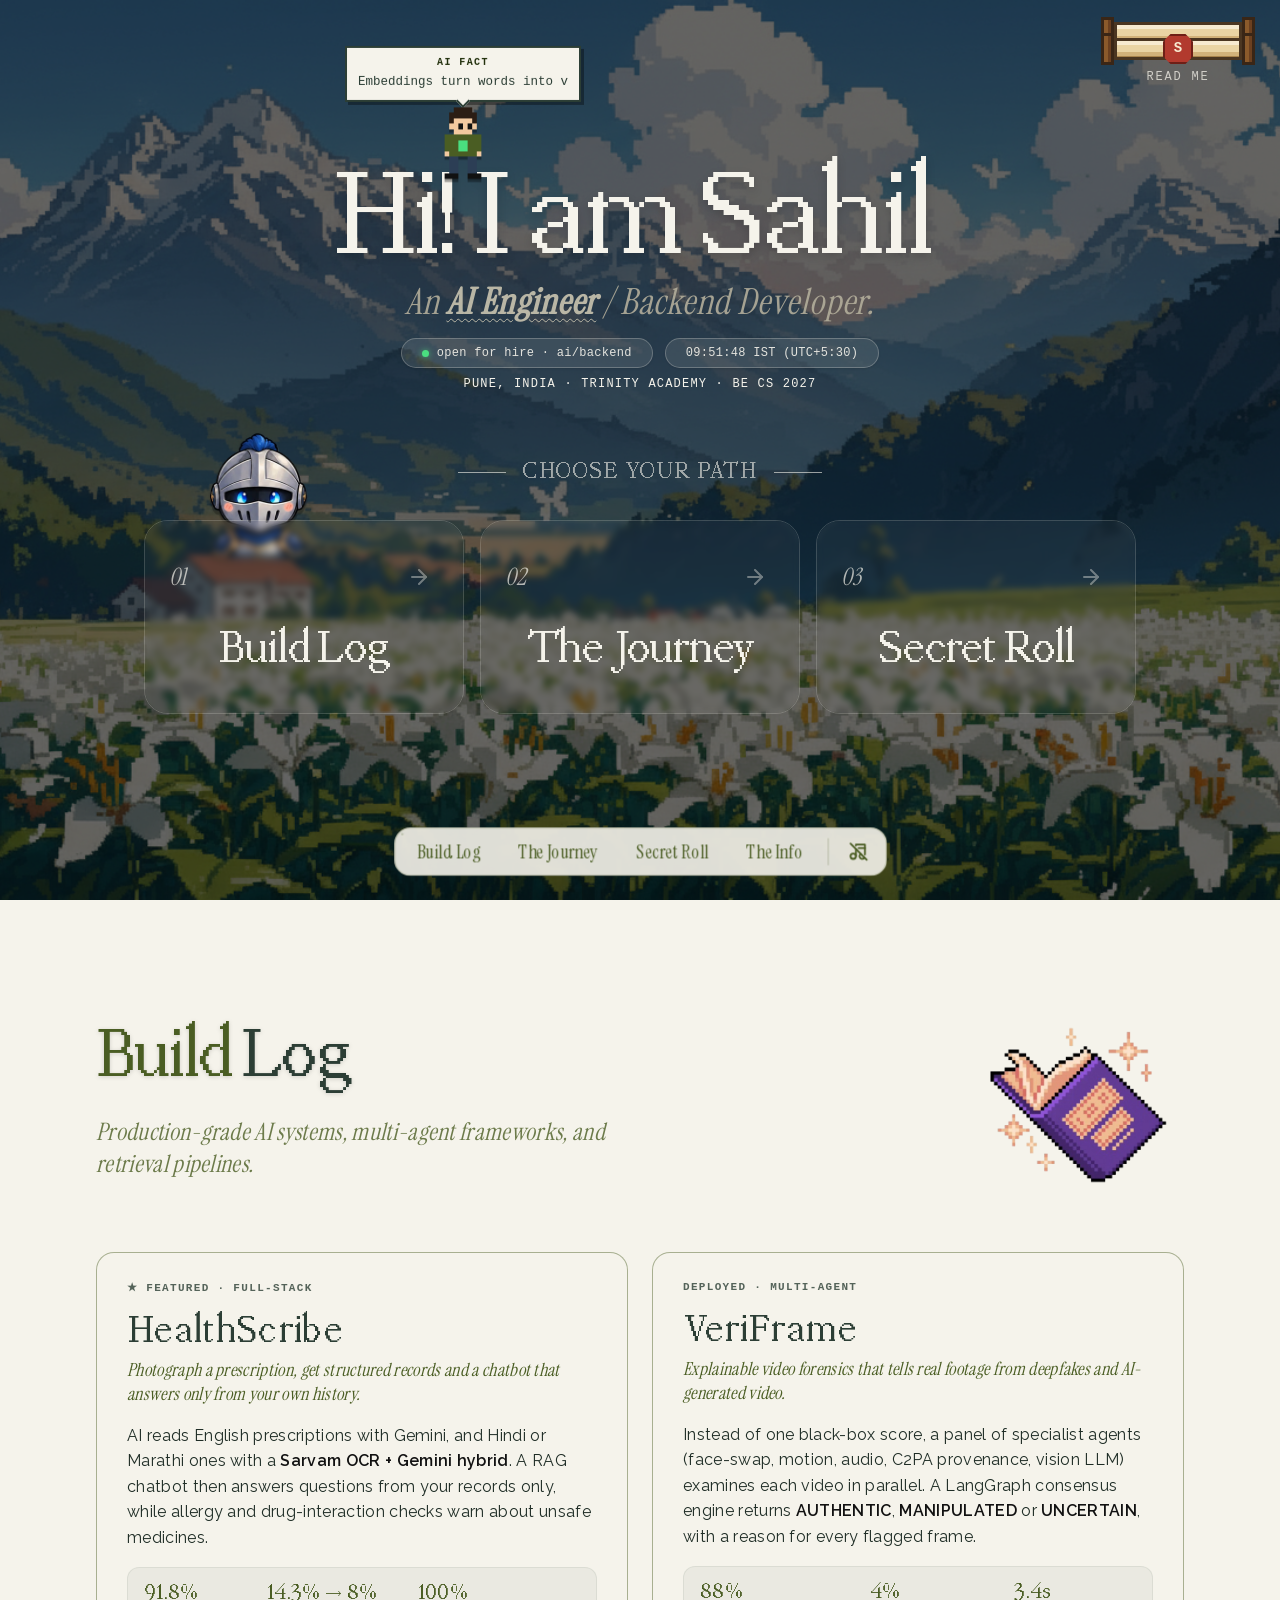
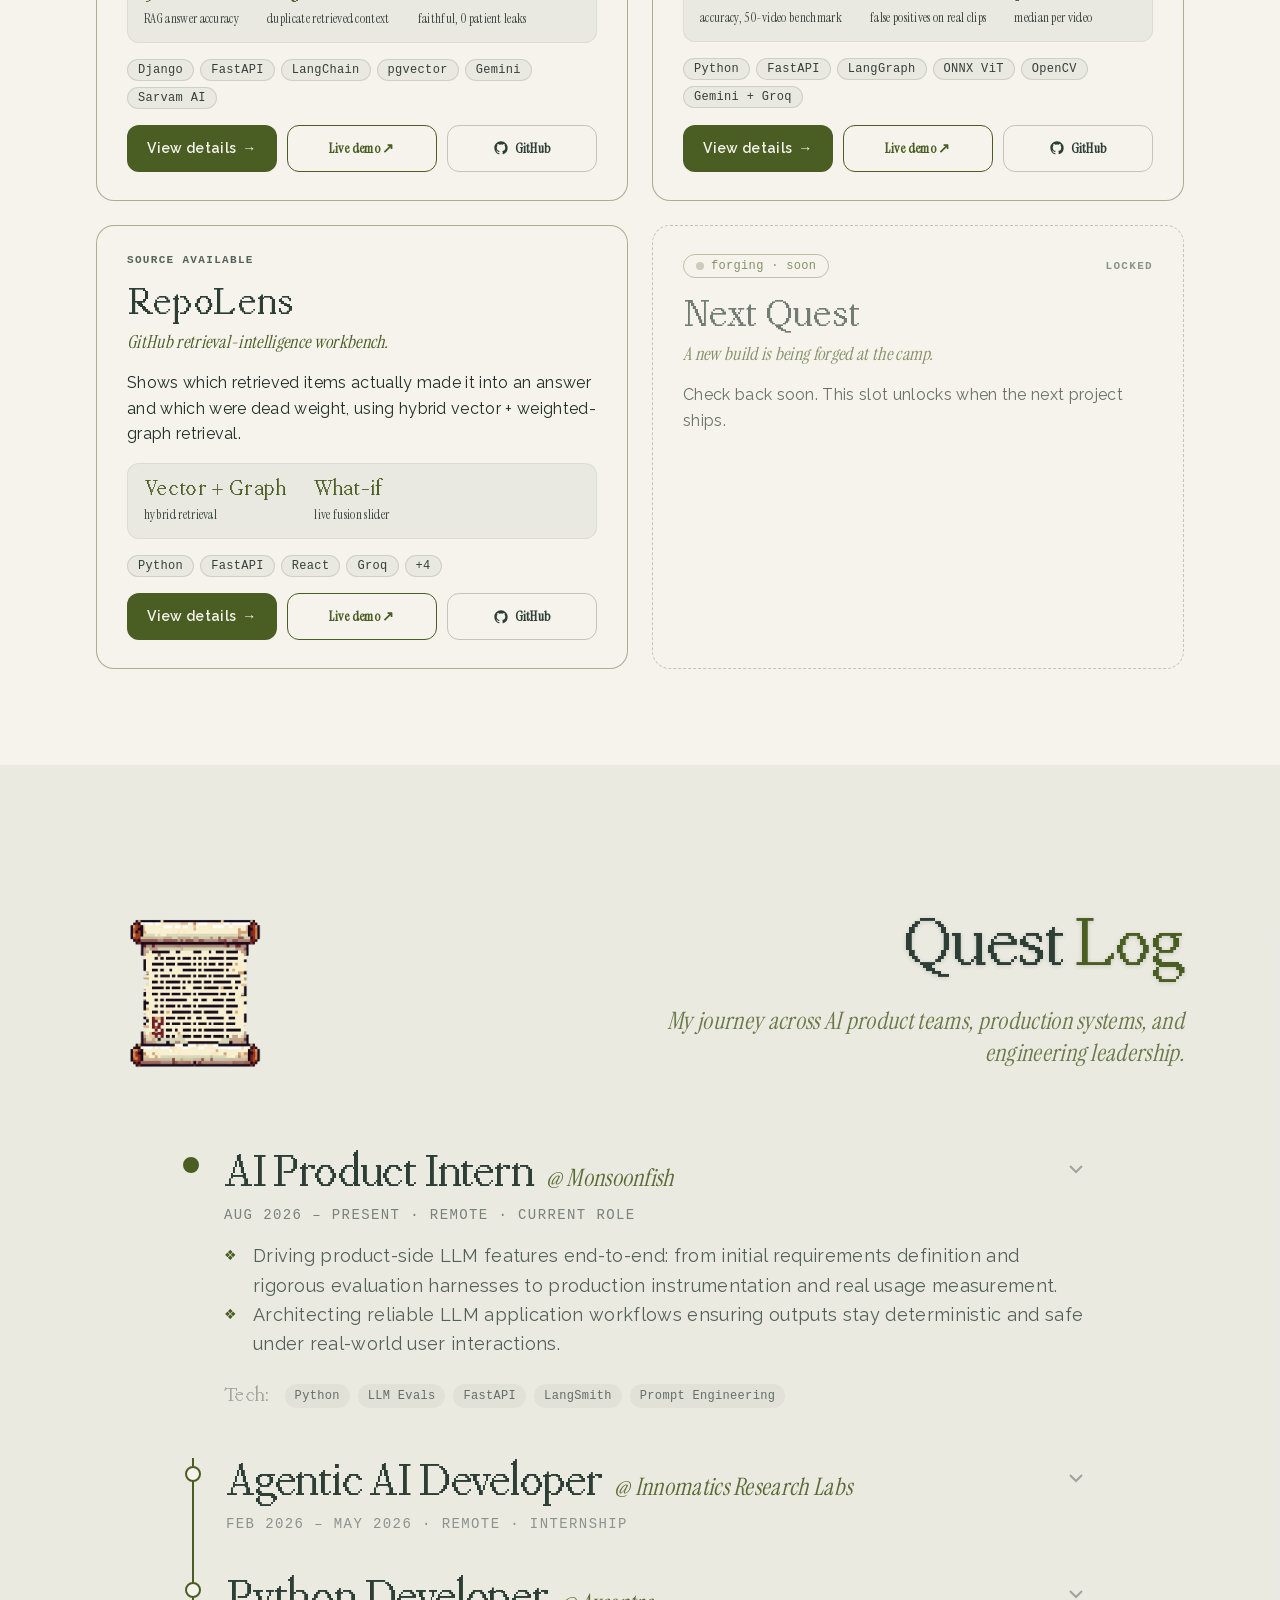
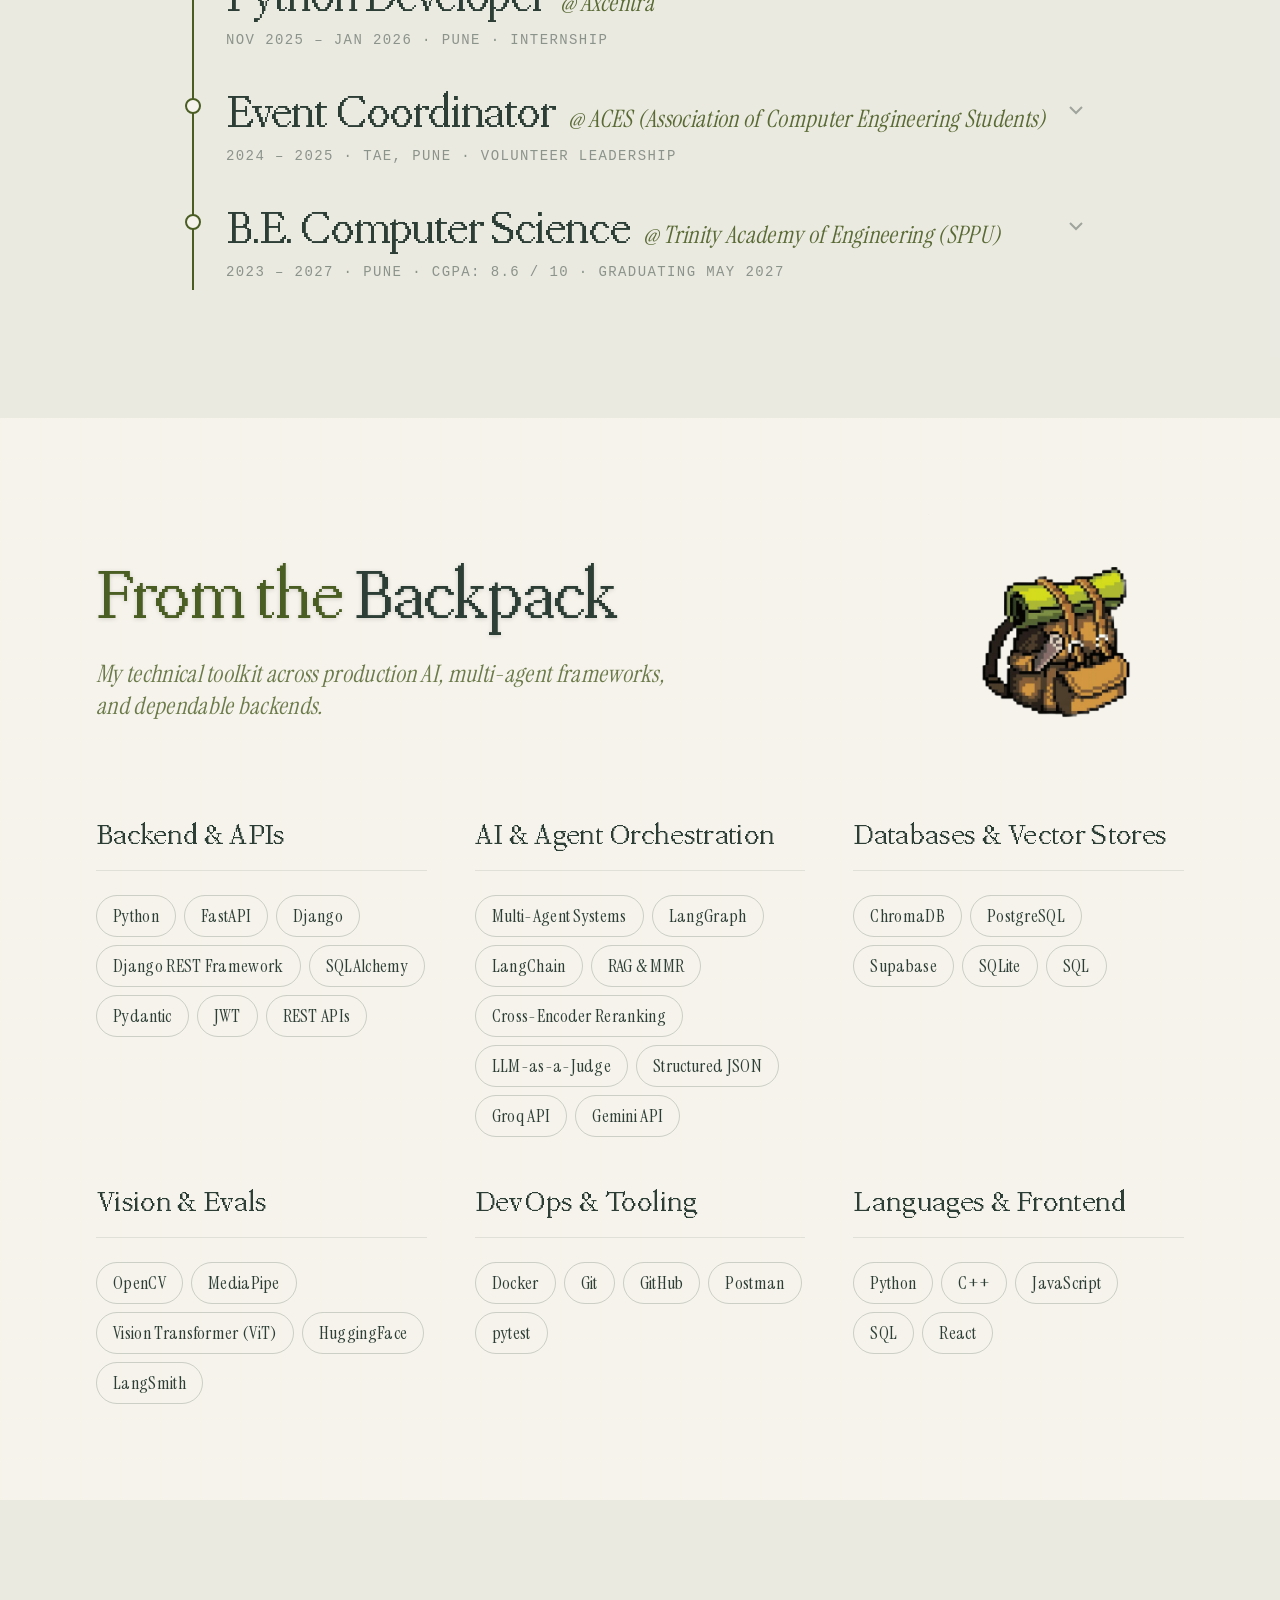
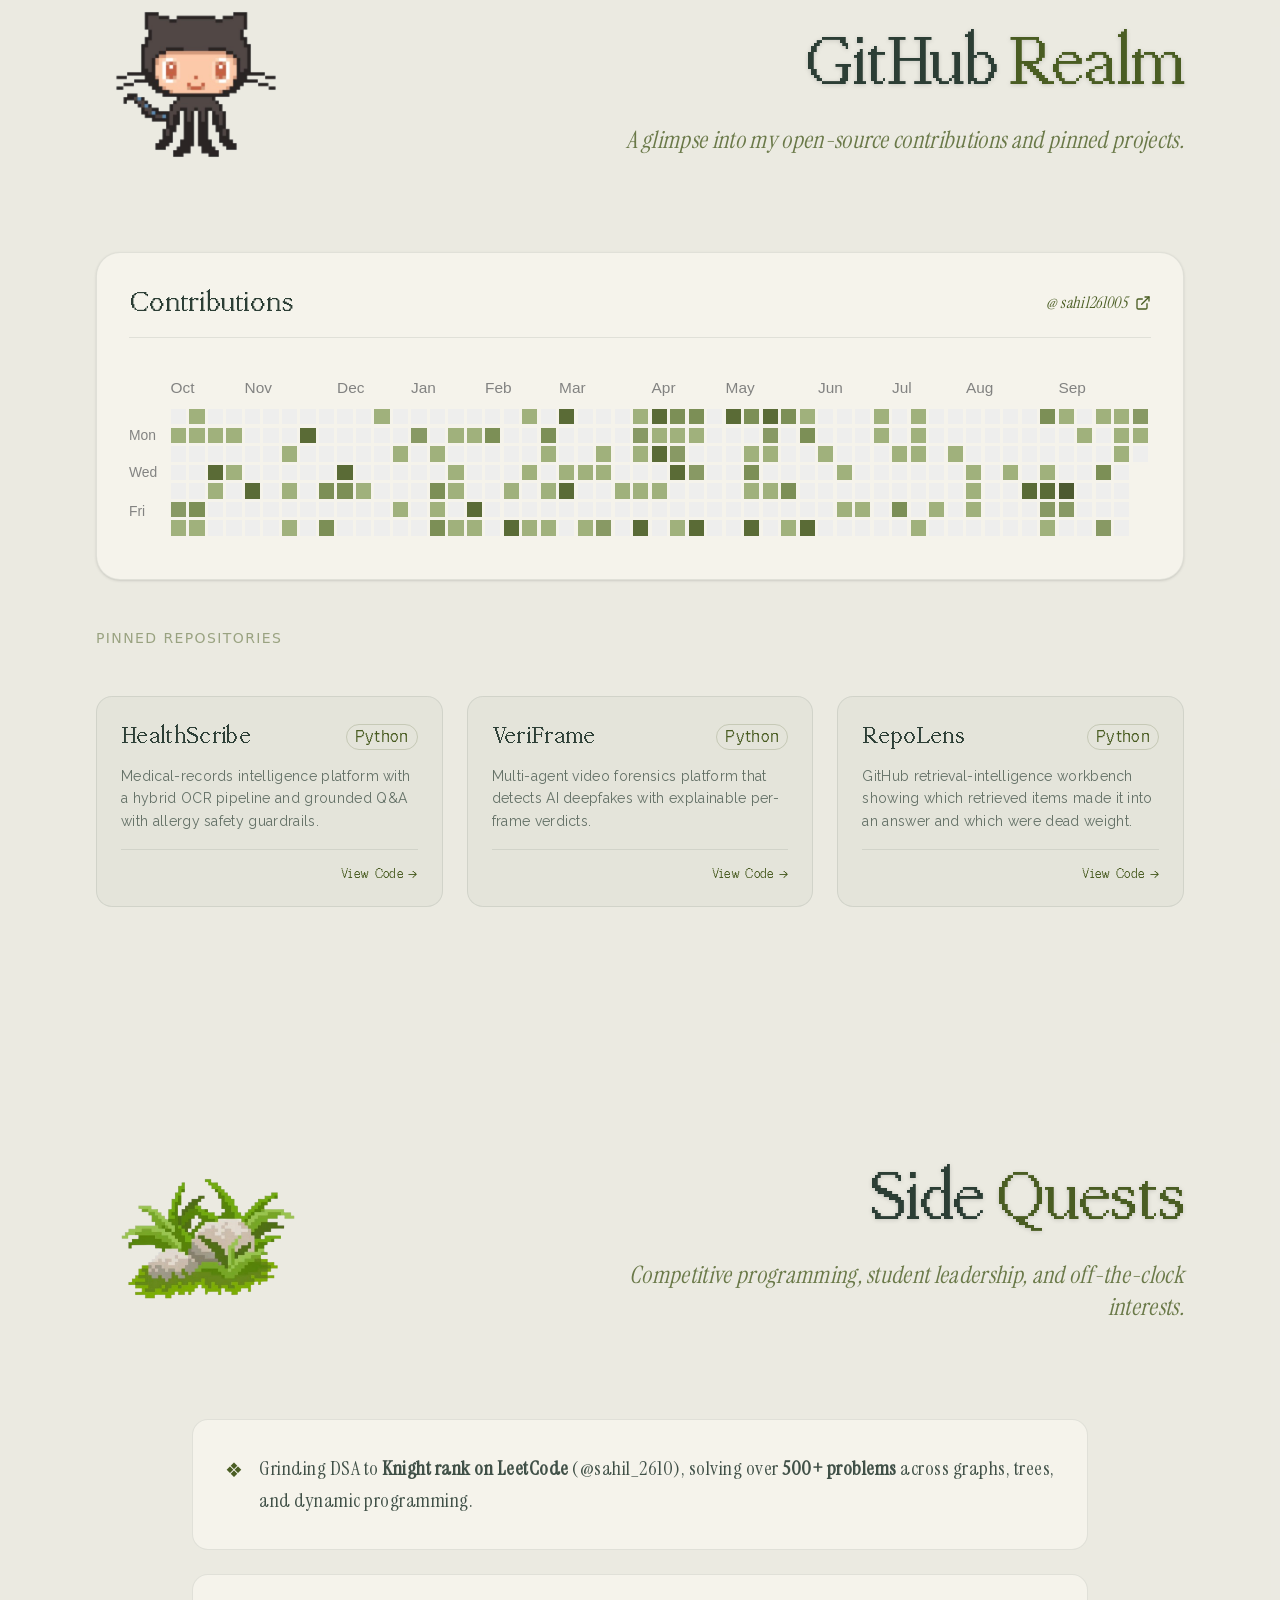
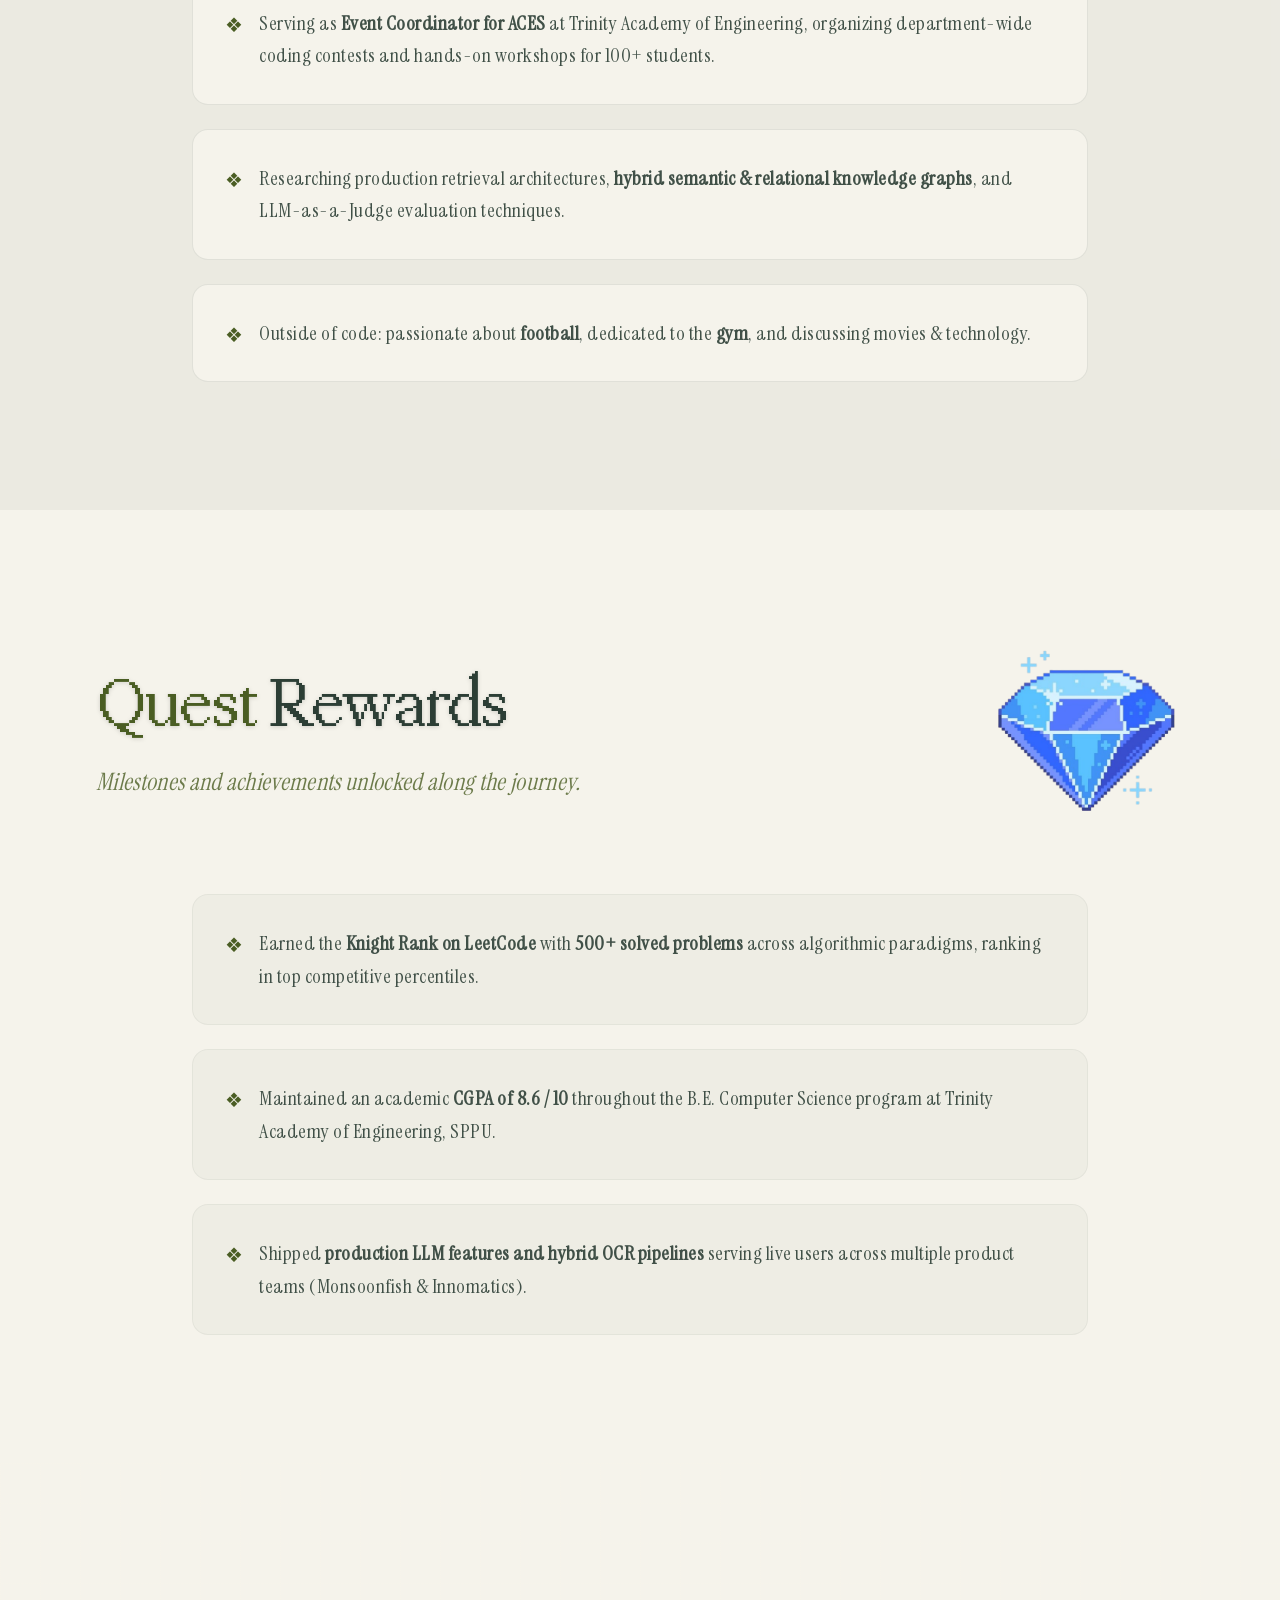
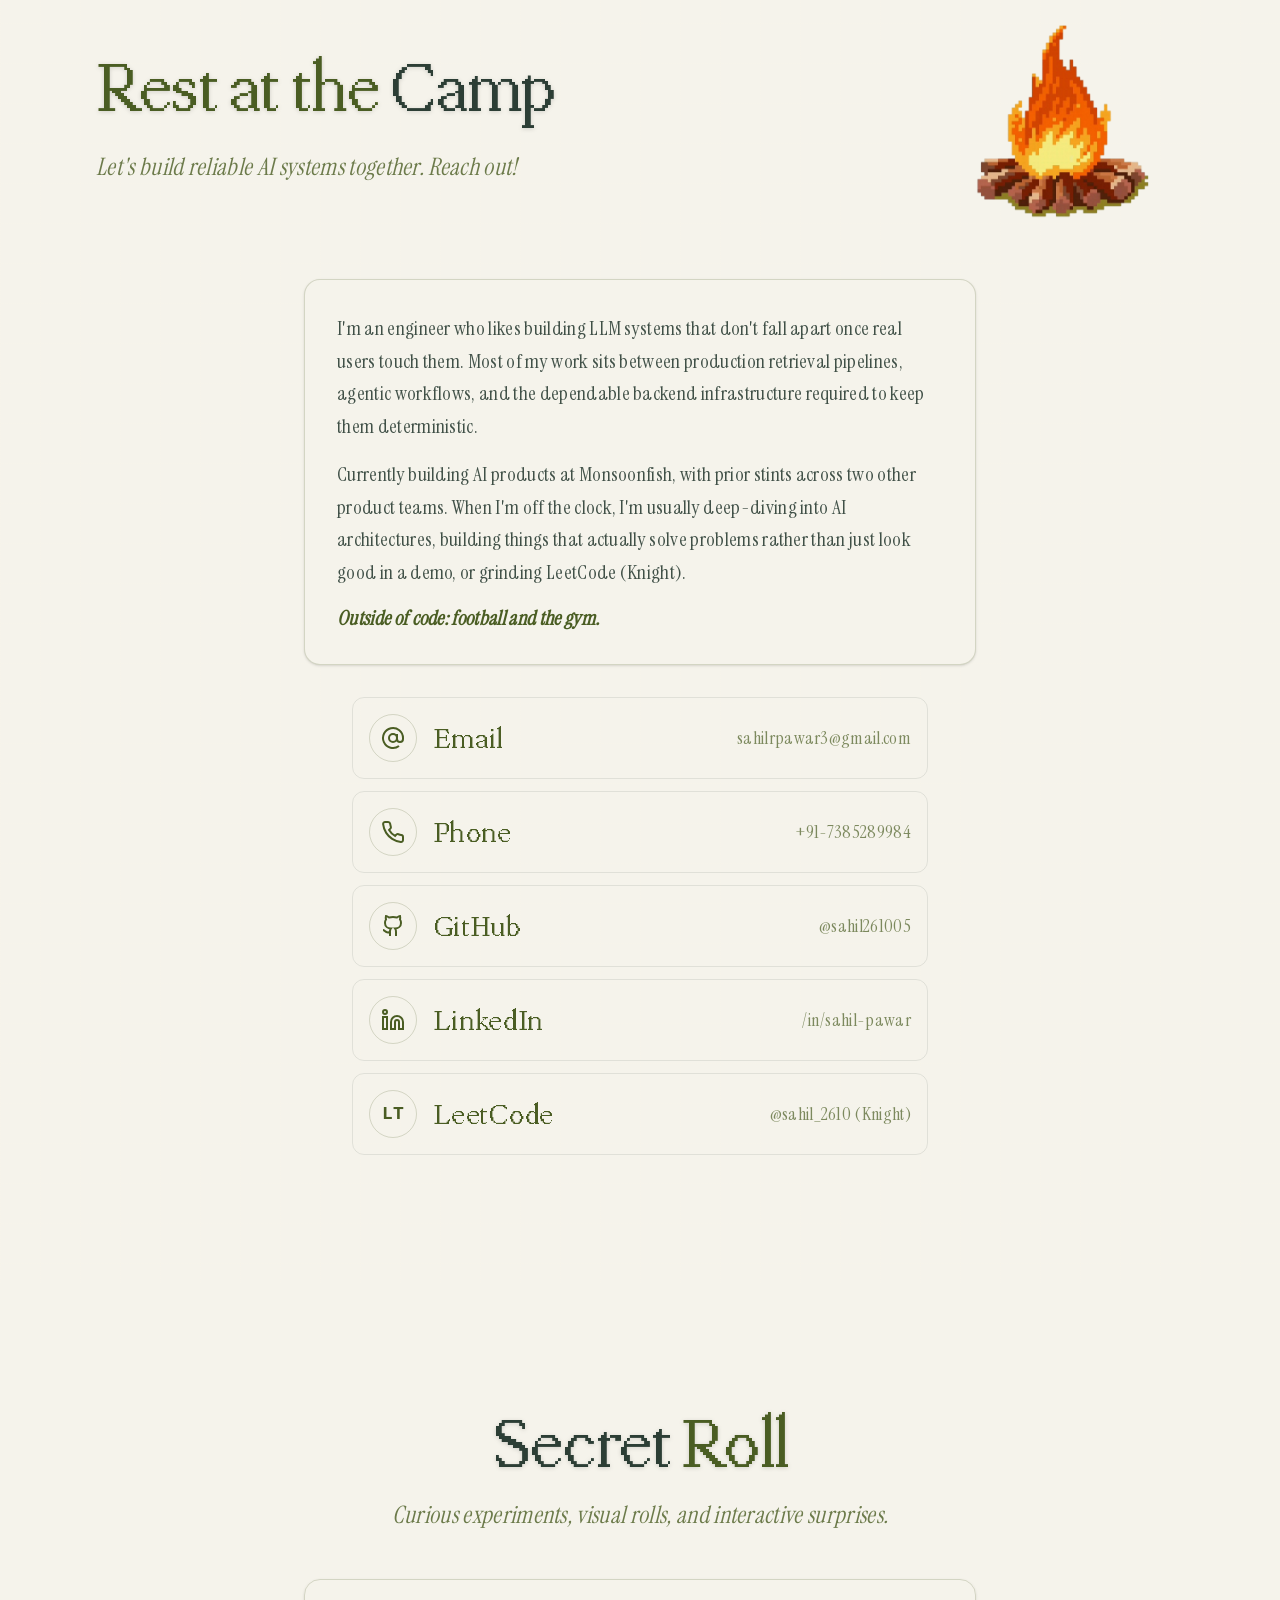
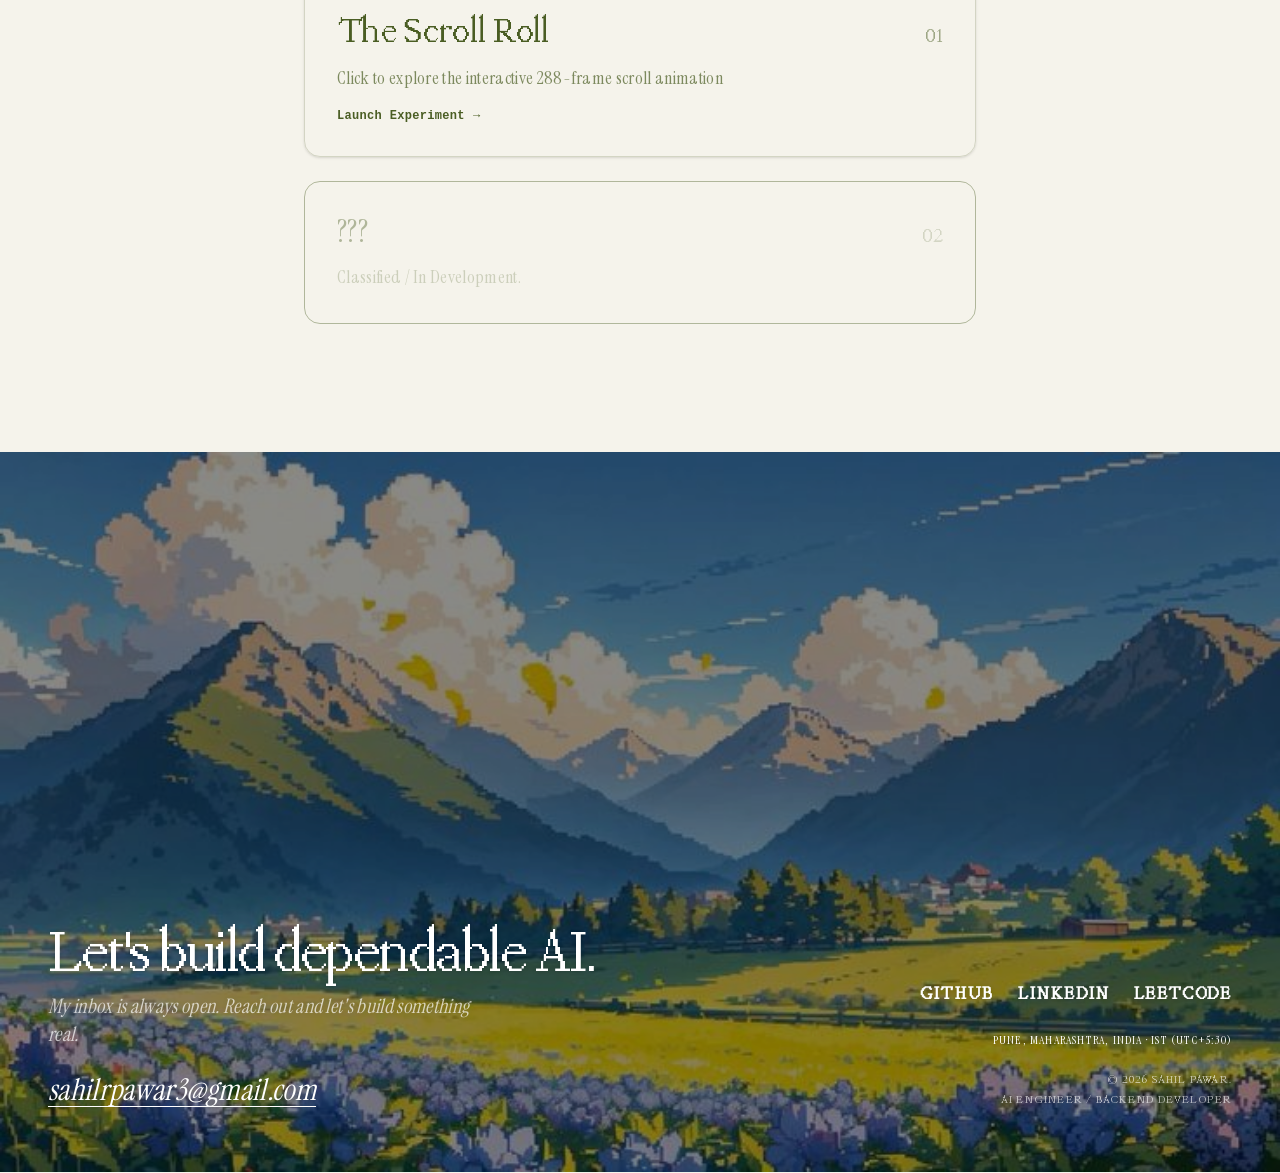
==== commit 11464385: "feat: rewrite build-log cards and detail panels for HealthScribe and VeriFrame, add demo videos Co-A" ====
--- a/index.html
+++ b/index.html
@@ -224,15 +224,15 @@
           <div class="bl-grid">
             <article class="bl-card" data-project="healthscribe" tabindex="0" role="button" aria-label="View HealthScribe details">
               <div class="bl-top">
-                <span class="bl-meta">★ Featured</span>
+                <span class="bl-meta">★ Featured · Full-stack</span>
               </div>
               <div>
                 <h3 class="font-mondwest bl-title">HealthScribe</h3>
-                <p class="font-serif italic bl-sub">Medical-records intelligence with hybrid OCR &amp; grounded Q&amp;A.</p>
-              </div>
-              <p class="font-raleway bl-blurb">Extracts and verifies handwritten prescriptions with a hybrid OCR pipeline, then answers questions about a patient&#39;s history with allergy safety guardrails.</p>
-              <div class="bl-stats"><div class="bl-stat"><b class="font-mondwest">94%</b><span>medicine-name accuracy</span></div><div class="bl-stat"><b class="font-mondwest">62% → 8%</b><span>context redundancy</span></div></div>
-              <div class="bl-tags"><span>Python</span><span>Django</span><span>LangChain</span><span>Gemini 2.5 Flash</span><span>+4</span></div>
+                <p class="font-serif italic bl-sub">Photograph a prescription, get structured records and a chatbot that answers only from your own history.</p>
+              </div>
+              <p class="font-raleway bl-blurb">AI reads English prescriptions with Gemini, and Hindi or Marathi ones with a <strong>Sarvam OCR + Gemini hybrid</strong>. A RAG chatbot then answers questions from your records only, while allergy and drug-interaction checks warn about unsafe medicines.</p>
+              <div class="bl-stats"><div class="bl-stat"><b class="font-mondwest">91.8%</b><span>RAG answer accuracy</span></div><div class="bl-stat"><b class="font-mondwest">14.3% → 8%</b><span>duplicate retrieved context</span></div><div class="bl-stat"><b class="font-mondwest">100%</b><span>faithful, 0 patient leaks</span></div></div>
+              <div class="bl-tags"><span>Django</span><span>FastAPI</span><span>LangChain</span><span>pgvector</span><span>Gemini</span><span>Sarvam AI</span></div>
               <div class="bl-actions">
                 <span class="bl-open font-raleway">View details <span aria-hidden="true">→</span></span>
                 <a class="bl-link bl-link-primary" href="https://health-scribe-three.vercel.app" target="_blank" rel="noopener noreferrer">Live demo ↗</a>
@@ -288,53 +288,71 @@
           <template id="bl-tpl-healthscribe">
 
                 <div class="p-6 md:p-8 flex flex-col flex-1 gap-4">
-                  <div class="flex flex-wrap items-center justify-between gap-3">
-                    <div class="flex items-center gap-3">
-                      <span class="inline-flex items-center gap-1.5 px-3 py-1 rounded-full text-xs font-mono font-medium bg-sky-500/10 text-sky-700 border border-sky-500/20">
-                        <span class="w-2 h-2 rounded-full bg-sky-500 animate-pulse"></span>
-                        shipping · 2026
-                      </span>
-                      <span class="text-xs font-mono uppercase tracking-wider text-theme-text/50 font-bold">★ Featured Project</span>
-                    </div>
-                  </div>
-
                   <div>
-                    <h3 class="font-mondwest text-2xl md:text-4xl text-theme-text group-hover:text-theme-brand transition-colors">
-                      HealthScribe – Medical-Records Intelligence Platform
-                    </h3>
-                    <p class="font-serif italic text-base md:text-lg text-theme-brand opacity-90 mt-1">
-                      A full-stack medical-records intelligence platform with hybrid OCR & grounded Q&A.
-                    </p>
+                    <h3 class="font-mondwest text-2xl md:text-4xl text-theme-text">HealthScribe – Medical-Records Intelligence</h3>
+                    <p class="font-serif italic text-base md:text-lg text-theme-brand opacity-90 mt-1">Turns a photo of a prescription into structured data, then lets you ask questions about your own medical history.</p>
                   </div>
 
                   <p class="font-raleway text-sm md:text-base text-theme-text/80 leading-relaxed">
-                    Extracts and verifies handwritten prescriptions via a <strong>hybrid OCR pipeline</strong> (Sarvam AI + Gemini 2.5 Flash), and provides grounded historical Q&A with <strong>allergy safety guardrails</strong>.
+                    Take a photo of a prescription and the AI reads the medicines, dosages, symptoms, vitals and allergies. You <strong>review and edit</strong> the result before saving it. After that you can ask a chatbot things like <em>"what was my last BP?"</em> or <em>"which antibiotics have I taken?"</em>, and it answers <strong>only from your own records</strong>.
                   </p>
 
-                  <div class="grid grid-cols-1 sm:grid-cols-3 gap-3 my-2 p-4 rounded-xl bg-theme-text/5 border border-theme-text/10 text-left">
-                    <div>
-                      <div class="font-mondwest text-xl md:text-2xl text-theme-brand">94% Accuracy</div>
-                      <div class="font-sans text-xs text-theme-text/60">Exact-match on medicine names (vs 85% baseline)</div>
-                    </div>
-                    <div>
-                      <div class="font-mondwest text-xl md:text-2xl text-theme-brand">62% → 8%</div>
-                      <div class="font-sans text-xs text-theme-text/60">Context redundancy cut via ChromaDB MMR</div>
-                    </div>
-                    <div>
-                      <div class="font-mondwest text-xl md:text-2xl text-theme-brand">LLM-as-a-Judge</div>
-                      <div class="font-sans text-xs text-theme-text/60">Validated via Gemini eval framework</div>
-                    </div>
-                  </div>
-
+                  <div class="bl-h">Demo video</div>
+                  <video class="bl-video" controls playsinline preload="metadata" aria-label="HealthScribe demo video">
+                    <source src="/images/projects/healthscribe-demo.mp4" type="video/mp4">
+                  </video>
+
+                  <div class="bl-h">What it does</div>
+                  <ul class="bl-list">
+                    <li><b>Reads prescriptions.</b> English with Gemini vision; Hindi, Marathi and other Indian scripts with a Sarvam OCR + Gemini hybrid.</li>
+                    <li><b>Chat with your records.</b> A RAG chatbot that says "I don't have that information" instead of guessing.</li>
+                    <li><b>Safety checks.</b> Warns when a new medicine clashes with a known allergy (including drug families, such as penicillin and amoxicillin) and checks interactions with medicines you took before.</li>
+                    <li><b>Dashboard.</b> Visit timeline, vitals over time, most prescribed medicines, and a comparison when two doctors treated the same thing.</li>
+                    <li><b>Share with a doctor.</b> A private link and QR code to your health summary that expires after 7 days and can be turned off.</li>
+                  </ul>
+
+                  <div class="bl-h">How it works</div>
+                  <ol class="bl-steps">
+                    <li><b>Extraction.</b> You pick an engine. Gemini reads the image straight into a strict JSON schema. The hybrid has Sarvam OCR read the text first, then Gemini checks the image against that text. Dates are copied as written and parsed day-first, as Indian prescriptions are written.</li>
+                    <li><b>Saving.</b> Django saves the reviewed record, checks it against the patient's allergies, asks the AI service for drug interactions, and sends the record to be embedded.</li>
+                    <li><b>Retrieval (RAG).</b> Each visit is embedded as one chunk. Search uses MMR (λ = 0.7), which skips near-duplicate follow-up visits. For "latest" or "last time" questions the newest records are added too, because embeddings can't tell which visit is most recent.</li>
+                    <li><b>Privacy.</b> Every search is filtered by the logged-in user's id, so one patient can never see another's records.</li>
+                  </ol>
+
+                  <div class="bl-h">Results</div>
+                  <div class="grid grid-cols-2 sm:grid-cols-3 gap-3 p-4 rounded-xl bg-theme-text/5 border border-theme-text/10 text-left">
+                    <div><div class="font-mondwest text-xl md:text-2xl text-theme-brand">91.8%</div><div class="font-sans text-xs text-theme-text/60">RAG answer accuracy with MMR (90.2% plain search)</div></div>
+                    <div><div class="font-mondwest text-xl md:text-2xl text-theme-brand">86.2%</div><div class="font-sans text-xs text-theme-text/60">Multi-step questions with MMR (79.3% plain search)</div></div>
+                    <div><div class="font-mondwest text-xl md:text-2xl text-theme-brand">14.3% → 8.0%</div><div class="font-sans text-xs text-theme-text/60">Duplicate records in retrieved context, about 44% less</div></div>
+                    <div><div class="font-mondwest text-xl md:text-2xl text-theme-brand">100%</div><div class="font-sans text-xs text-theme-text/60">Faithfulness, LLM-as-a-judge (60 answers)</div></div>
+                    <div><div class="font-mondwest text-xl md:text-2xl text-theme-brand">91.1%</div><div class="font-sans text-xs text-theme-text/60">Indic medicine names, hybrid (89.3% Gemini only)</div></div>
+                    <div><div class="font-mondwest text-xl md:text-2xl text-theme-brand">4 vs 6</div><div class="font-sans text-xs text-theme-text/60">Made-up medicines, hybrid vs Gemini only</div></div>
+                  </div>
+                  <p class="font-raleway text-xs text-theme-text/60 leading-relaxed">
+                    Tested on 50 synthetic prescriptions (English, Hindi, Marathi) and 70 questions over 49 synthetic records, because real medical data can't be used. The right record is retrieved 98.4% of the time, 9 of 9 out-of-scope questions were refused, no records leaked between patients, and the median answer takes about 1.1s. The hybrid is 1.6x slower than Gemini only (3.8s vs 2.3s), both engines scored 100% on English, and its Indic lead is 1 medicine out of 56. The images use clean fonts, so read these as an upper bound, not real-world accuracy.
+                  </p>
+
+                  <div class="bl-h">Security</div>
+                  <ul class="bl-list">
+                    <li>The AI service takes the user from the Django JWT, never from the request body, and every search is filtered by that user's id.</li>
+                    <li>Service-to-service calls need a shared internal key, and rate limits apply per logged-in user.</li>
+                    <li>Share links expire after 7 days and can be turned off; the QR code is generated in the browser.</li>
+                  </ul>
+
+                  <div class="bl-h">Stack</div>
                   <div class="flex flex-wrap gap-2 my-1">
                     <span class="text-xs font-mono px-2.5 py-1 rounded-full border border-theme-text/15 bg-theme-text/5 text-theme-text/70">Python</span>
-                    <span class="text-xs font-mono px-2.5 py-1 rounded-full border border-theme-text/15 bg-theme-text/5 text-theme-text/70">Django</span>
+                    <span class="text-xs font-mono px-2.5 py-1 rounded-full border border-theme-text/15 bg-theme-text/5 text-theme-text/70">Django + DRF</span>
                     <span class="text-xs font-mono px-2.5 py-1 rounded-full border border-theme-text/15 bg-theme-text/5 text-theme-text/70">FastAPI</span>
                     <span class="text-xs font-mono px-2.5 py-1 rounded-full border border-theme-text/15 bg-theme-text/5 text-theme-text/70">LangChain</span>
-                    <span class="text-xs font-mono px-2.5 py-1 rounded-full border border-theme-text/15 bg-theme-text/5 text-theme-text/70">ChromaDB</span>
-                    <span class="text-xs font-mono px-2.5 py-1 rounded-full border border-theme-text/15 bg-theme-text/5 text-theme-text/70">Gemini 2.5 Flash</span>
-                    <span class="text-xs font-mono px-2.5 py-1 rounded-full border border-theme-text/15 bg-theme-text/5 text-theme-text/70">Sarvam AI</span>
-                    <span class="text-xs font-mono px-2.5 py-1 rounded-full border border-theme-text/15 bg-theme-text/5 text-theme-text/70">Supabase</span>
+                    <span class="text-xs font-mono px-2.5 py-1 rounded-full border border-theme-text/15 bg-theme-text/5 text-theme-text/70">pgvector</span>
+                    <span class="text-xs font-mono px-2.5 py-1 rounded-full border border-theme-text/15 bg-theme-text/5 text-theme-text/70">Gemini</span>
+                    <span class="text-xs font-mono px-2.5 py-1 rounded-full border border-theme-text/15 bg-theme-text/5 text-theme-text/70">Gemini embeddings</span>
+                    <span class="text-xs font-mono px-2.5 py-1 rounded-full border border-theme-text/15 bg-theme-text/5 text-theme-text/70">Sarvam AI OCR</span>
+                    <span class="text-xs font-mono px-2.5 py-1 rounded-full border border-theme-text/15 bg-theme-text/5 text-theme-text/70">React + Vite</span>
+                    <span class="text-xs font-mono px-2.5 py-1 rounded-full border border-theme-text/15 bg-theme-text/5 text-theme-text/70">Tailwind</span>
+                    <span class="text-xs font-mono px-2.5 py-1 rounded-full border border-theme-text/15 bg-theme-text/5 text-theme-text/70">Recharts</span>
+                    <span class="text-xs font-mono px-2.5 py-1 rounded-full border border-theme-text/15 bg-theme-text/5 text-theme-text/70">Supabase Postgres</span>
                   </div>
 
                 </div>
@@ -345,6 +363,8 @@
                   <div class="bl-shots">
                     <div class="bl-shot">screenshot coming soon</div>
                     <div class="bl-shot">screenshot coming soon</div>
+                    <div class="bl-shot">screenshot coming soon</div>
+                    <div class="bl-shot">screenshot coming soon</div>
                   </div>
                 </div>
           </template>
@@ -359,6 +379,11 @@
                   <p class="font-raleway text-sm md:text-base text-theme-text/80 leading-relaxed">
                     Most detectors give you a single opaque score. VeriFrame works like a <strong>panel of experts</strong> looking at the same video: each agent examines a different kind of evidence, a <strong>LangGraph</strong> state graph coordinates them, and a consensus engine combines their findings into one verdict with <strong>per-frame, human-readable explanations</strong> streamed live to the UI.
                   </p>
+
+                  <div class="bl-h">Demo video</div>
+                  <video class="bl-video" controls playsinline preload="metadata" aria-label="VeriFrame demo video">
+                    <source src="/images/projects/veriframe-demo.mp4" type="video/mp4">
+                  </video>
 
                   <div class="bl-h">How it works</div>
                   <ol class="bl-steps">
@@ -370,14 +395,19 @@
                   </ol>
 
                   <div class="bl-h">Results</div>
-                  <div class="grid grid-cols-2 sm:grid-cols-4 gap-3 p-4 rounded-xl bg-theme-text/5 border border-theme-text/10 text-left">
+                  <div class="grid grid-cols-2 sm:grid-cols-3 gap-3 p-4 rounded-xl bg-theme-text/5 border border-theme-text/10 text-left">
                     <div><div class="font-mondwest text-xl md:text-2xl text-theme-brand">88%</div><div class="font-sans text-xs text-theme-text/60">Accuracy (44 / 50 videos)</div></div>
-                    <div><div class="font-mondwest text-xl md:text-2xl text-theme-brand">95%</div><div class="font-sans text-xs text-theme-text/60">Precision</div></div>
-                    <div><div class="font-mondwest text-xl md:text-2xl text-theme-brand">4%</div><div class="font-sans text-xs text-theme-text/60">False positives (1 / 25 real)</div></div>
-                    <div><div class="font-mondwest text-xl md:text-2xl text-theme-brand">3.4s</div><div class="font-sans text-xs text-theme-text/60">Median latency (8.9s p95)</div></div>
-                  </div>
+                    <div><div class="font-mondwest text-xl md:text-2xl text-theme-brand">95%</div><div class="font-sans text-xs text-theme-text/60">Precision (20 of 21 flagged were AI)</div></div>
+                    <div><div class="font-mondwest text-xl md:text-2xl text-theme-brand">80%</div><div class="font-sans text-xs text-theme-text/60">Recall (20 / 25 AI clips caught)</div></div>
+                    <div><div class="font-mondwest text-xl md:text-2xl text-theme-brand">4%</div><div class="font-sans text-xs text-theme-text/60">False positives (1 / 25 real clips)</div></div>
+                    <div><div class="font-mondwest text-xl md:text-2xl text-theme-brand">3.4s</div><div class="font-sans text-xs text-theme-text/60">Median latency per video (8.9s p95)</div></div>
+                    <div><div class="font-mondwest text-xl md:text-2xl text-theme-brand">~5.4K</div><div class="font-sans text-xs text-theme-text/60">LLM tokens per video, 1.14 calls</div></div>
+                  </div>
+                  <p class="font-raleway text-sm md:text-base text-theme-text/80 leading-relaxed">
+                    <strong>By generator:</strong> Sora 2 7/7, Veo 3 6/6, Kling 4/6, Wan 2 3/6. Real HD footage: 0 of 12 falsely flagged.
+                  </p>
                   <p class="font-raleway text-xs text-theme-text/60 leading-relaxed">
-                    Measured on a reproducible 50-video benchmark: AI clips from Sora 2, Veo 3, Kling and Wan 2, plus real HD and low-res footage. Small sample, so treat it as an internal benchmark. Face-swap datasets were not part of it.
+                    Measured on a reproducible 50-video benchmark: 25 AI clips from Sora 2, Veo 3, Kling and Wan 2, and 25 real clips (HD and low-res). It is a small sample (95% confidence interval for accuracy: 76-94%), so treat it as an internal benchmark. Videos the system called UNCERTAIN count as "not flagged"; counted strictly as wrong, accuracy is 80%. C2PA Content Credentials did a lot of the work: all 13 Sora 2 and Veo 3 clips carried a signed AI label, which is 13 of the 20 detections, and re-encoding or social-media upload strips them. The Gemini/Groq reasoner alone flags 13 of the 25 AI clips and none of the real ones. Face-swap datasets were not part of the benchmark, and latency was measured on a laptop, so Render's free CPU will be slower.
                   </p>
 
                   <div class="bl-h">Stack</div>
@@ -1408,6 +1438,7 @@
   .bl-shots { display: grid; grid-template-columns: repeat(auto-fit, minmax(min(100%, 300px), 1fr)); gap: 16px; }
   .bl-shot { display: grid; place-items: center; aspect-ratio: 16 / 10; border: 2px dashed rgba(75,54,33,.3); border-radius: 12px;
     font: 12px ui-monospace, SFMono-Regular, Menlo, monospace; color: rgba(75,54,33,.55); }
+  .bl-video { display: block; width: 100%; border-radius: 12px; border: 2px solid rgba(75,54,33,.25); background: #111; }
   .bl-img { display: block; width: 100%; border-radius: 12px; border: 2px solid rgba(75,54,33,.25); }
   @media (max-width: 640px) { .bl-card { padding: 22px; } .bl-content { padding: 24px 22px 36px; } }
   @media (prefers-reduced-motion: reduce) { .bl-paper, .bl-rod-l, .bl-scroll, .bl-content, .bl-backdrop, .bl-close { transition: none !important; } }
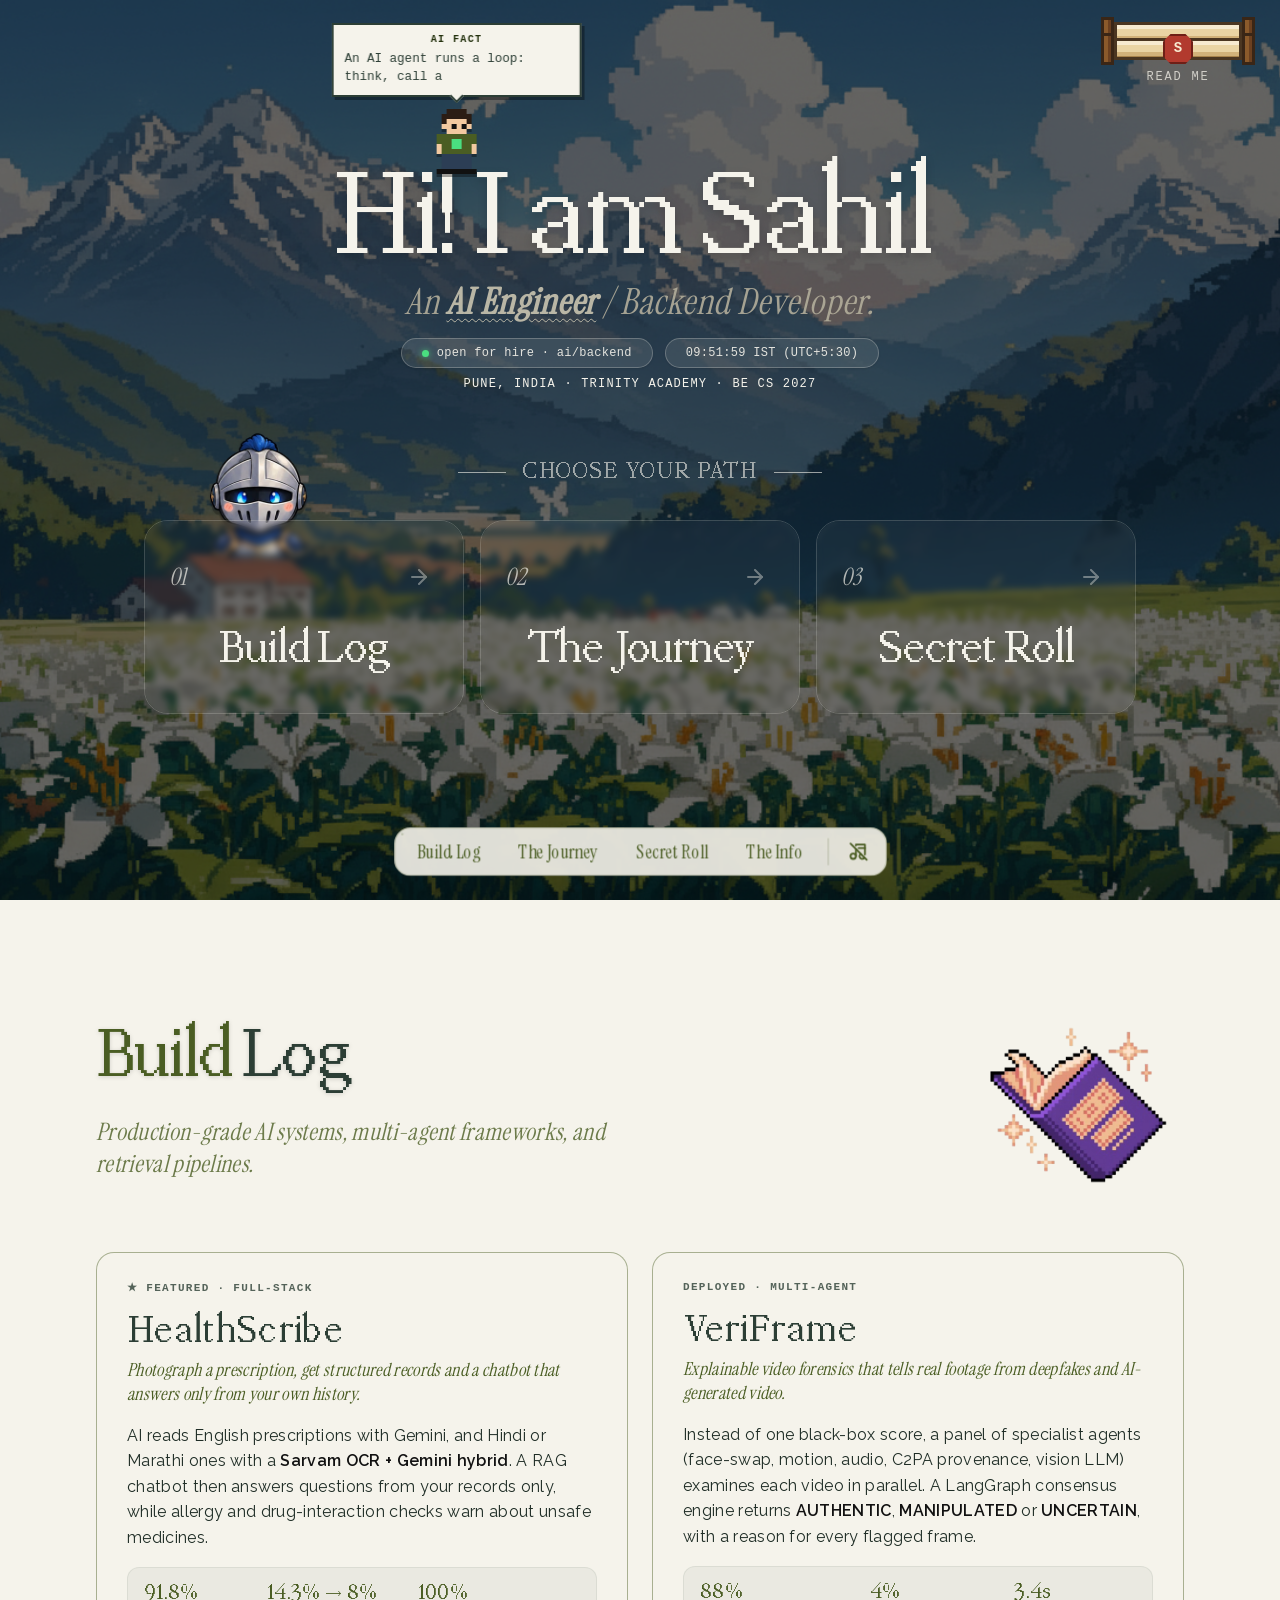
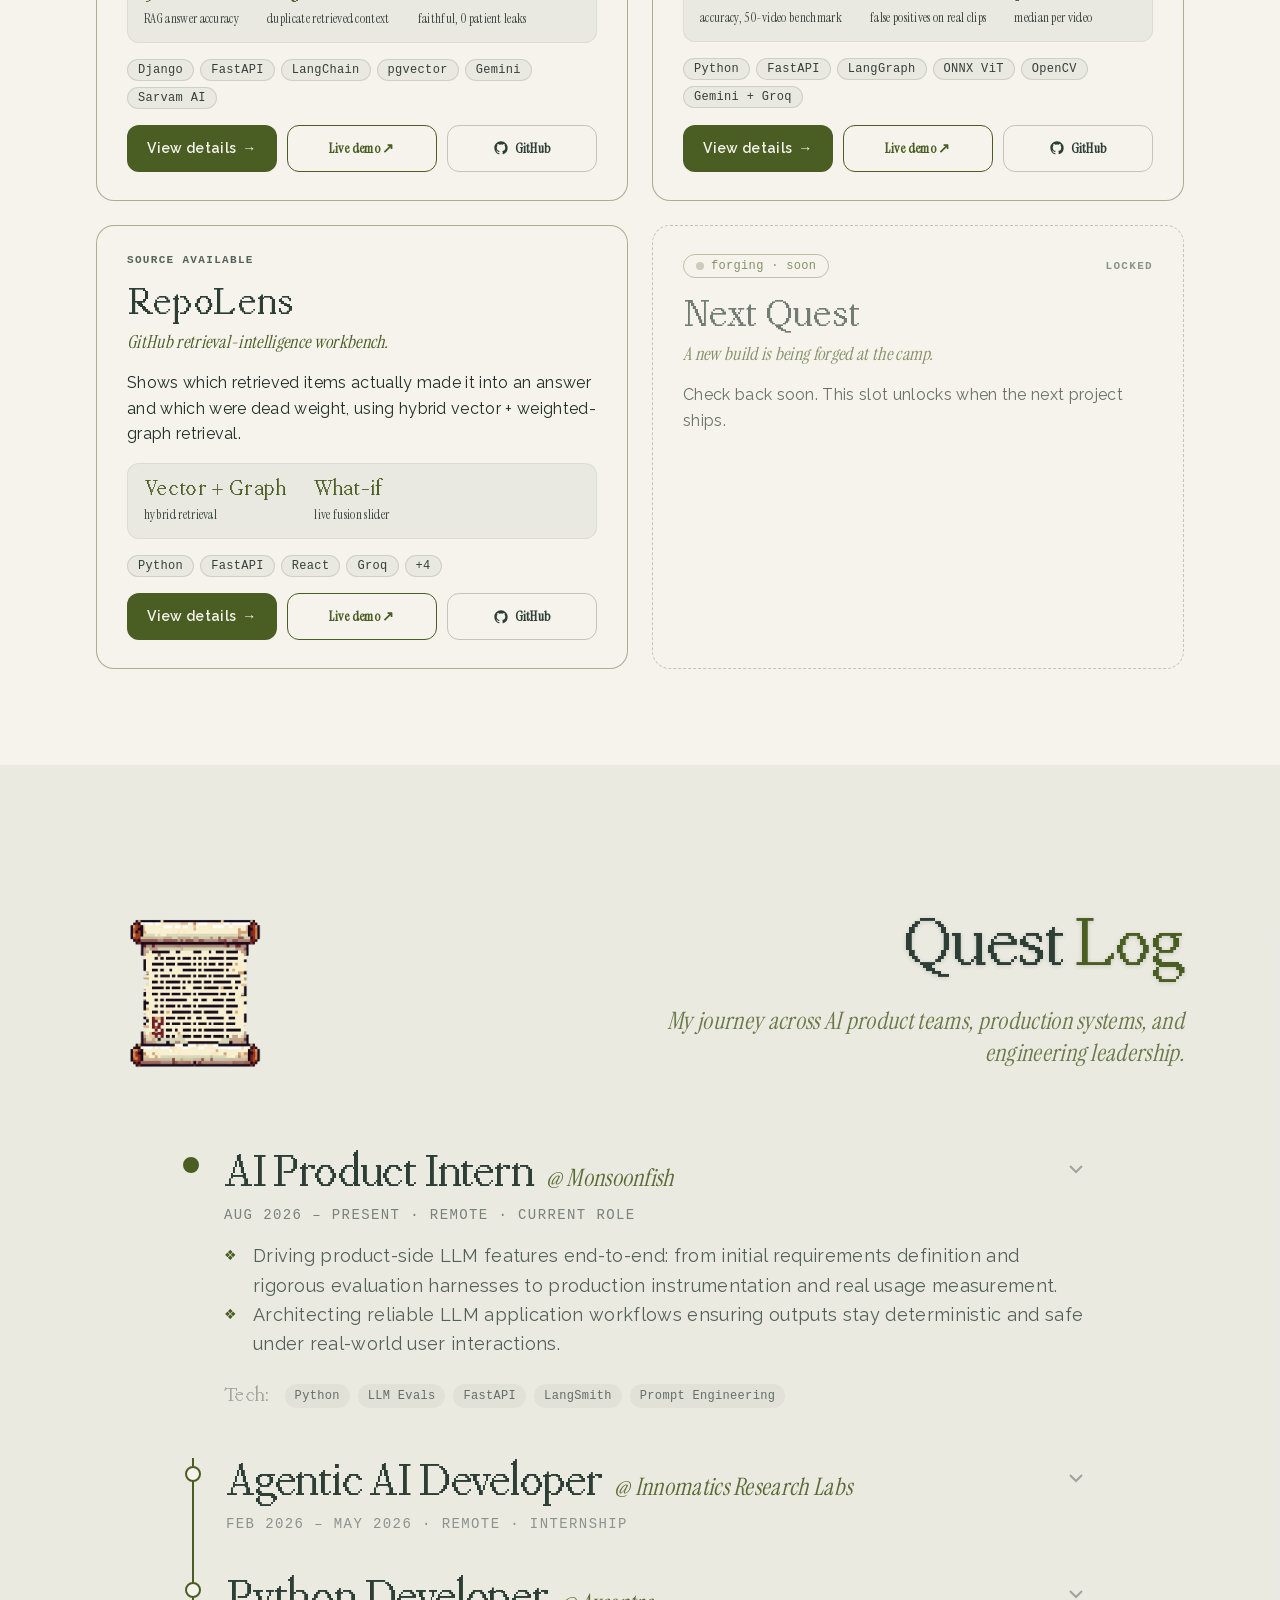
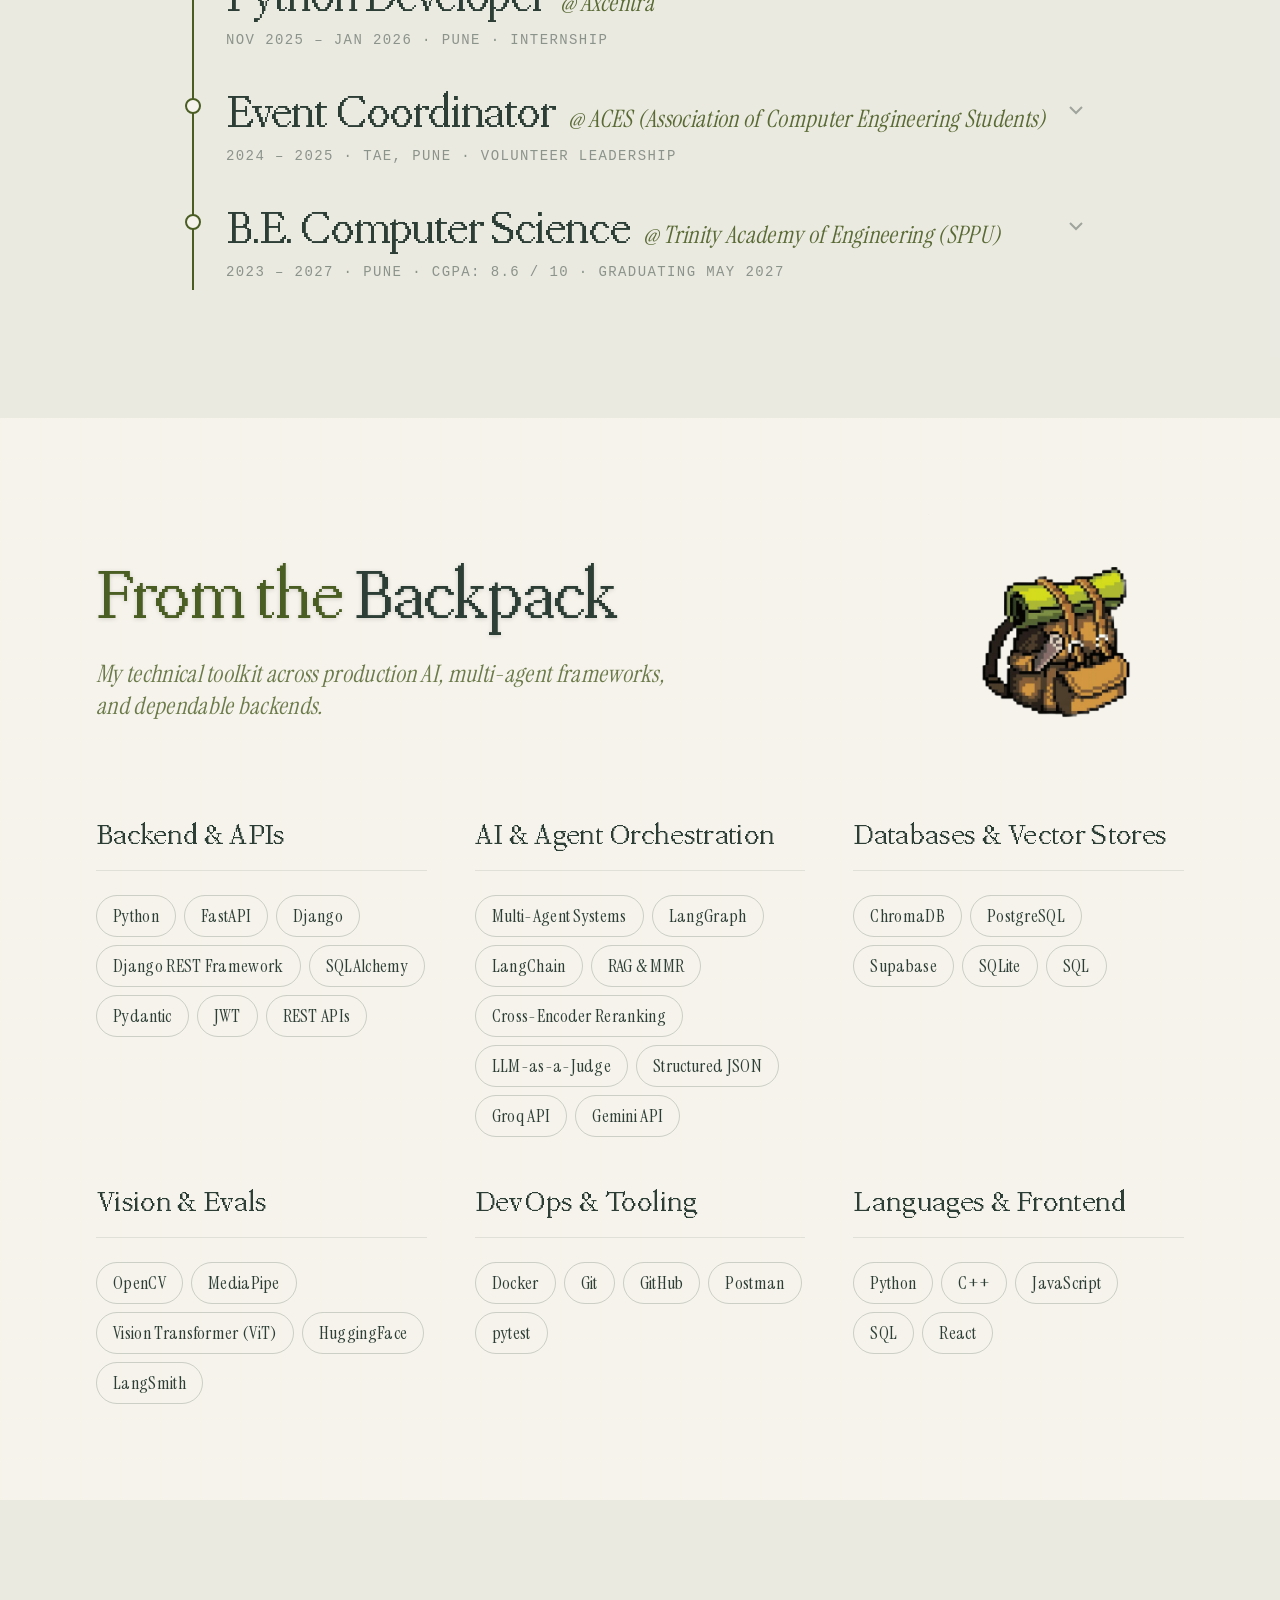
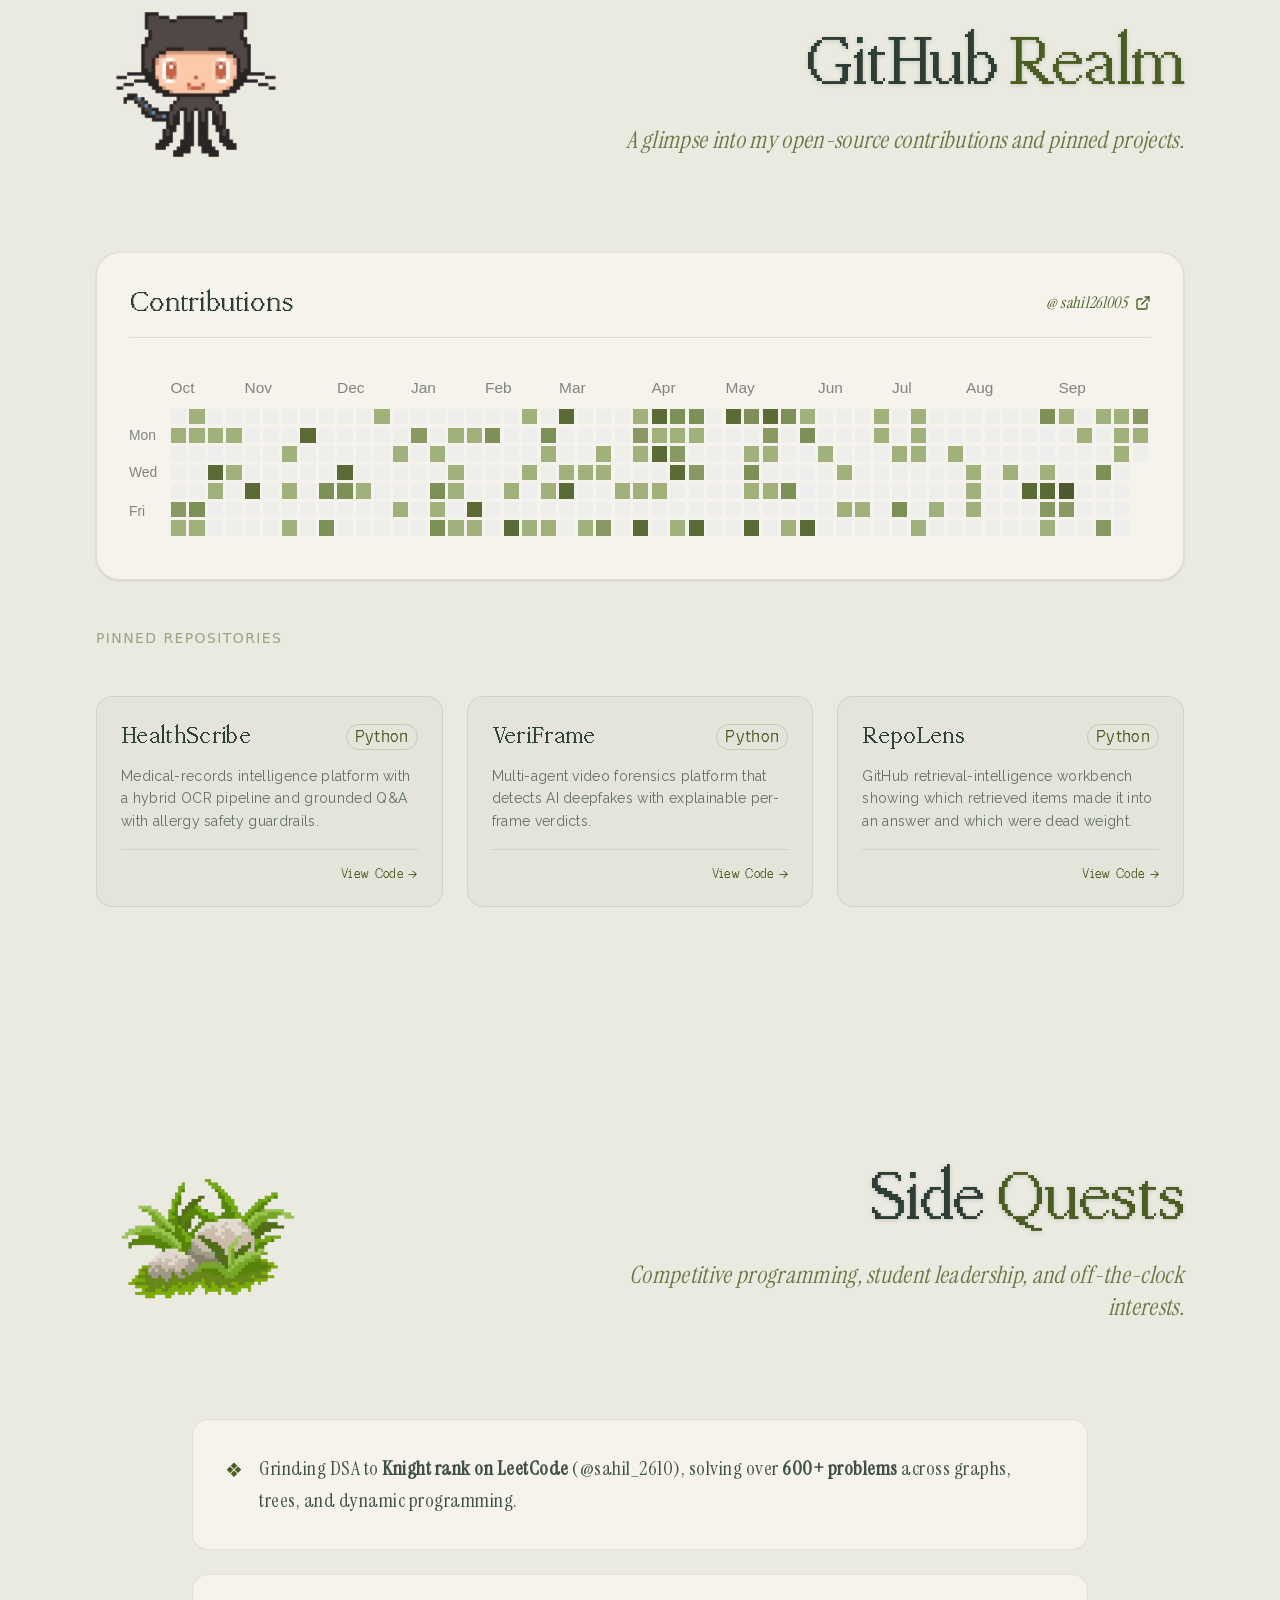
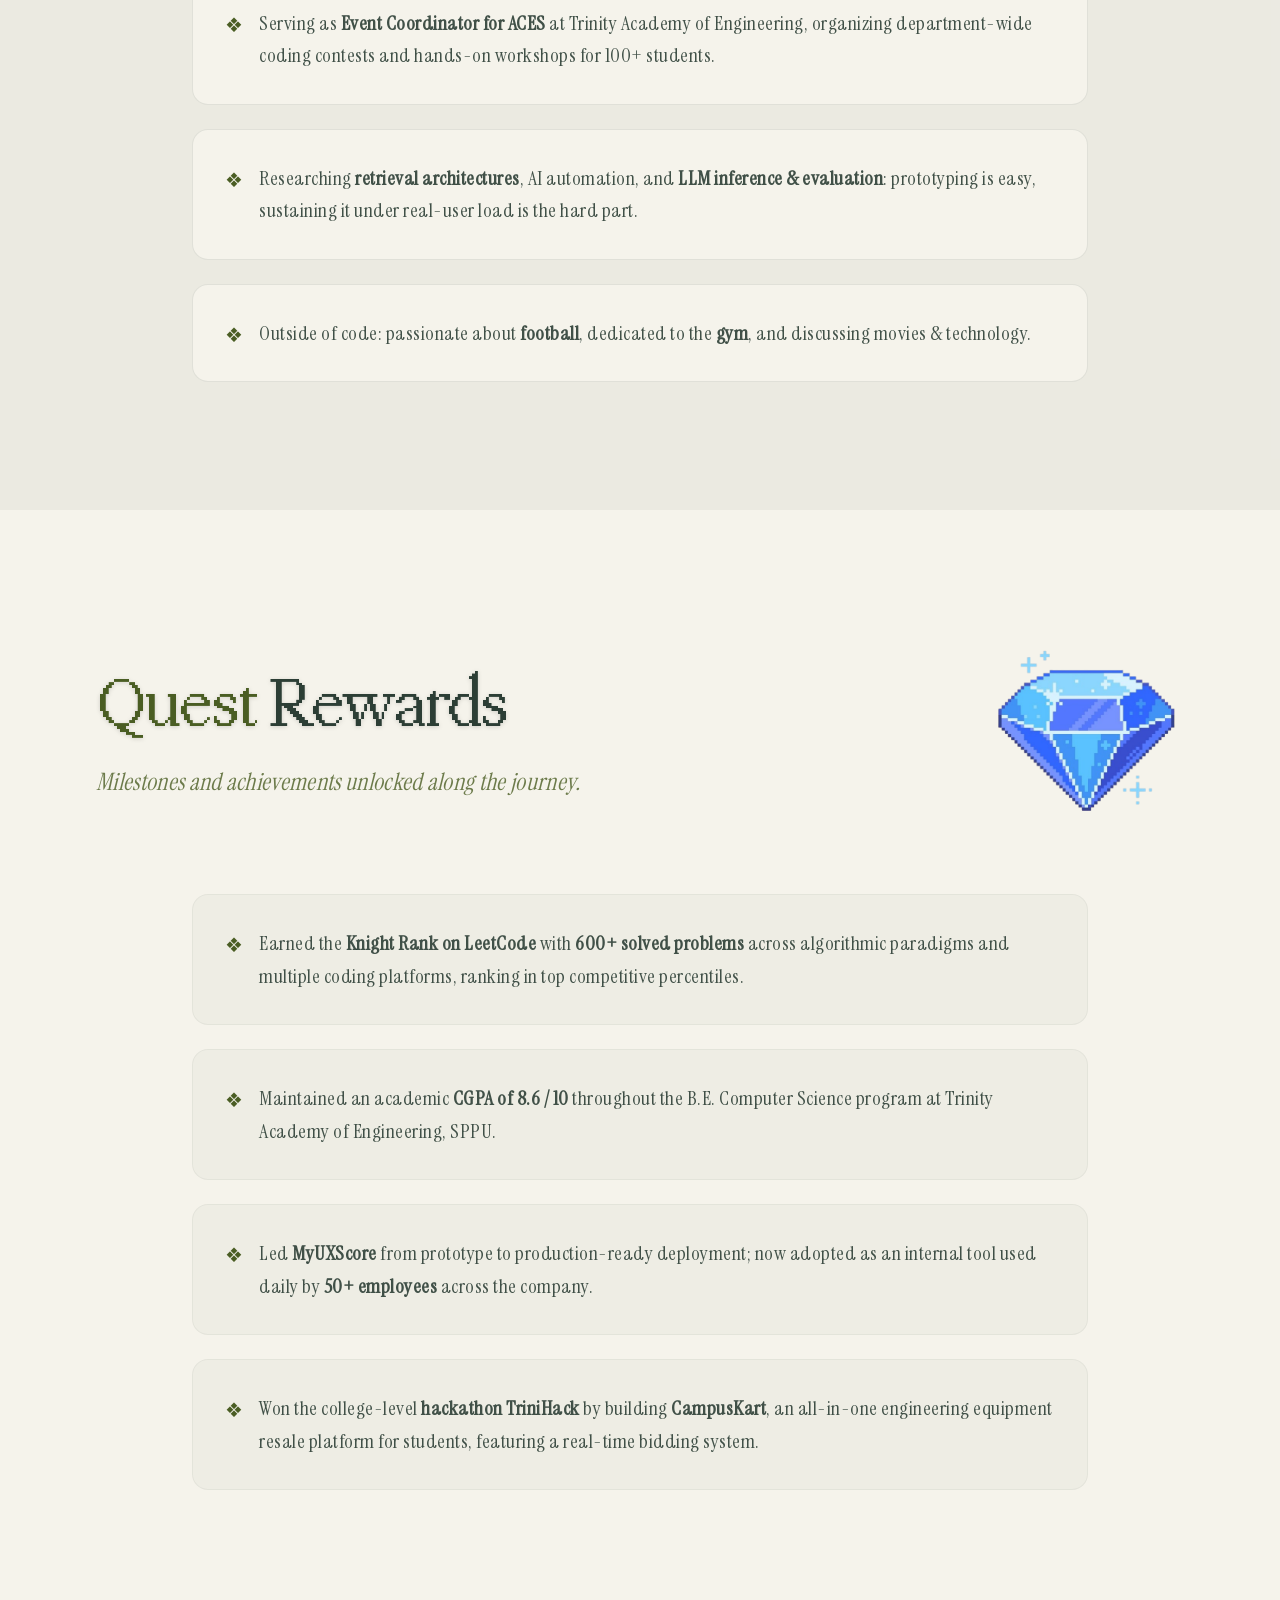
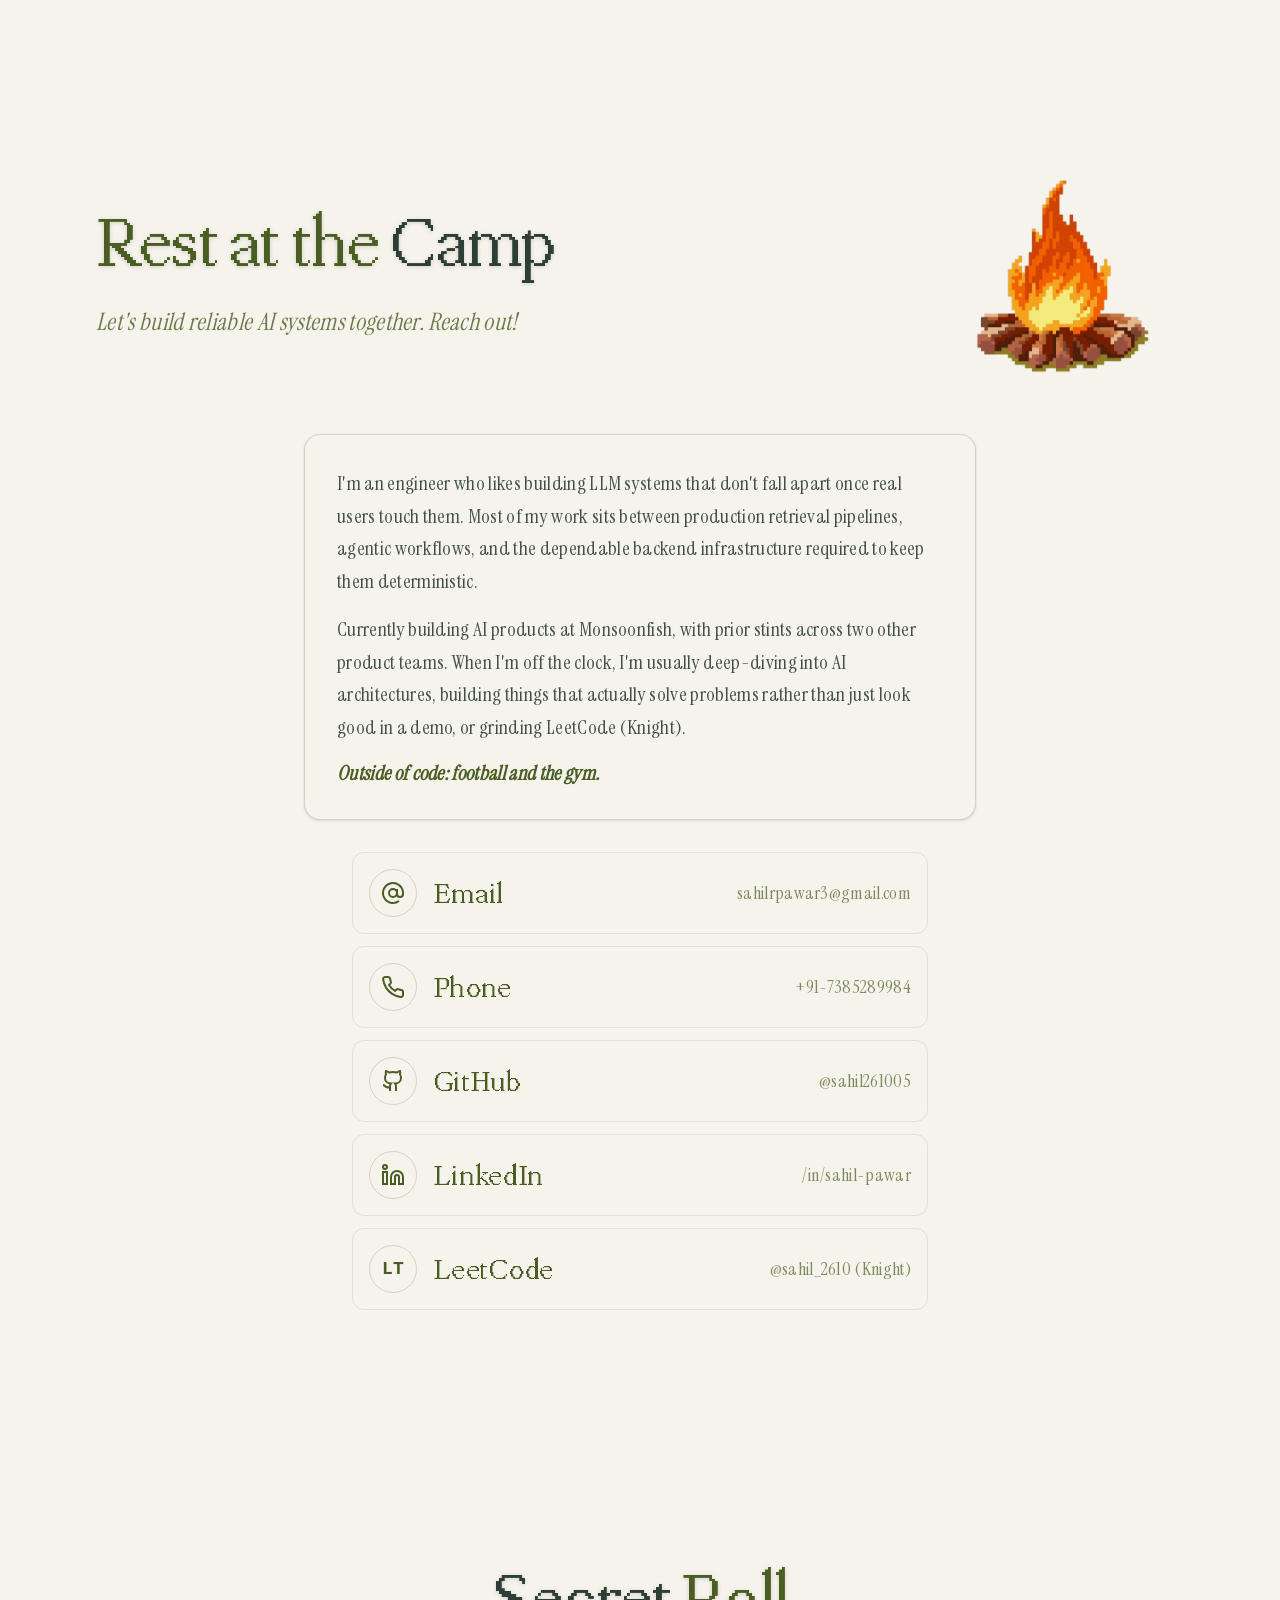
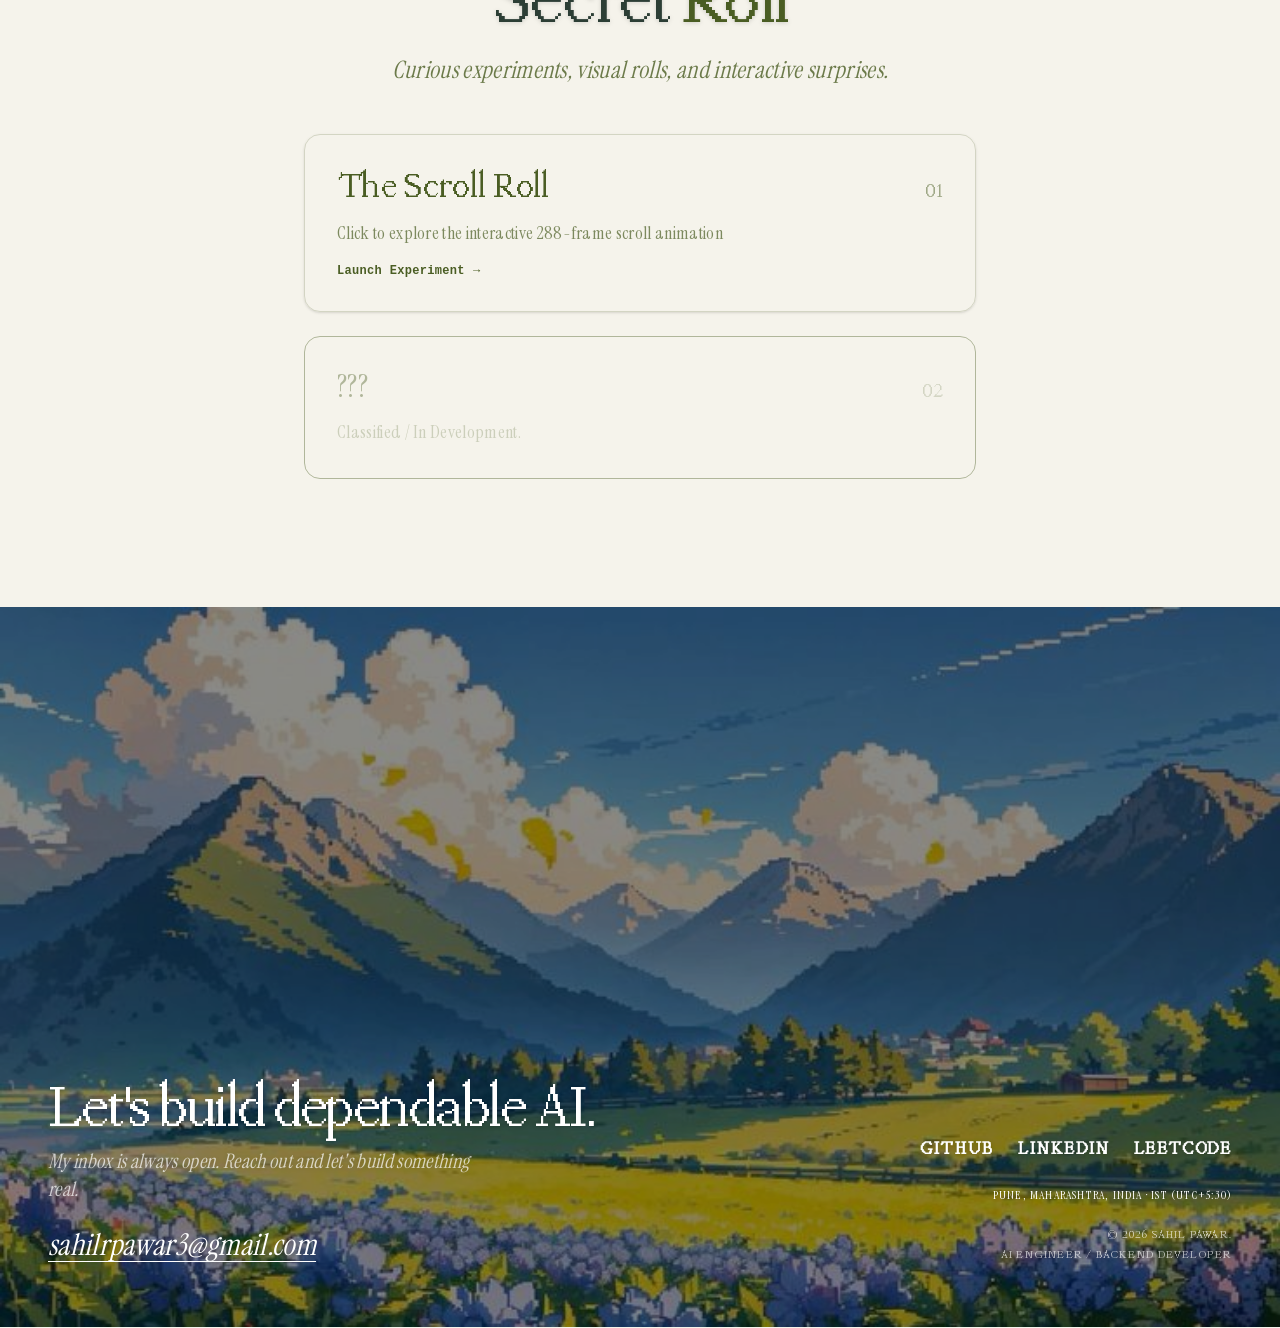
==== commit fb59baf5: "content: update Axcentra, MyUXScore, research and TriniHack entries; LeetCode 600+ Co-Authored-By: C" ====
--- a/index.html
+++ b/index.html
@@ -628,11 +628,11 @@
                     <ul class="space-y-3 mb-6 mt-2">
                       <li class="flex gap-4 items-start font-raleway text-sm md:text-lg leading-relaxed text-theme-text/80">
                         <span class="text-theme-brand/60 font-sans mt-1 text-sm shrink-0">❖</span>
-                        <span>Engineered core backend APIs using <strong>Django & Django REST Framework</strong>, implementing robust JWT authentication and transactional integrity across SQL databases.</span>
+                        <span>Architected scalable backend APIs with <strong>Django & Django REST Framework</strong>, delivering secure JWT authentication and ACID-compliant transactional workflows across relational SQL databases.</span>
                       </li>
                       <li class="flex gap-4 items-start font-raleway text-sm md:text-lg leading-relaxed text-theme-text/80">
                         <span class="text-theme-brand/60 font-sans mt-1 text-sm shrink-0">❖</span>
-                        <span>Wrote comprehensive unit and regression test suites with <strong>pytest</strong>. <em>"The unsexy Django years — where I learned what production actually smells like at 3 a.m."</em></span>
+                        <span>Established rigorous unit and regression test suites with <strong>pytest</strong>, strengthening release confidence and production reliability through disciplined, test-driven engineering practices.</span>
                       </li>
                     </ul>
                     <div class="flex flex-wrap items-center gap-2 mb-4">
@@ -957,7 +957,7 @@
               <div class="flex gap-4 items-start bg-theme-bg border border-theme-text/10 rounded-2xl p-6 md:p-8 hover:-translate-y-1 hover:shadow-md transition-all duration-300">
                 <span class="text-theme-brand font-sans mt-1 text-xl shrink-0">❖</span>
                 <p class="font-serif text-lg md:text-xl leading-relaxed tracking-wide text-theme-text/90">
-                  Grinding DSA to <strong>Knight rank on LeetCode</strong> (@sahil_2610), solving over <strong>500+ problems</strong> across graphs, trees, and dynamic programming.
+                  Grinding DSA to <strong>Knight rank on LeetCode</strong> (@sahil_2610), solving over <strong>600+ problems</strong> across graphs, trees, and dynamic programming.
                 </p>
               </div>
             </div>
@@ -973,7 +973,7 @@
               <div class="flex gap-4 items-start bg-theme-bg border border-theme-text/10 rounded-2xl p-6 md:p-8 hover:-translate-y-1 hover:shadow-md transition-all duration-300">
                 <span class="text-theme-brand font-sans mt-1 text-xl shrink-0">❖</span>
                 <p class="font-serif text-lg md:text-xl leading-relaxed tracking-wide text-theme-text/90">
-                  Researching production retrieval architectures, <strong>hybrid semantic & relational knowledge graphs</strong>, and LLM-as-a-Judge evaluation techniques.
+                  Researching <strong>retrieval architectures</strong>, AI automation, and <strong>LLM inference &amp; evaluation</strong>: prototyping is easy, sustaining it under real-user load is the hard part.
                 </p>
               </div>
             </div>
@@ -1011,7 +1011,7 @@
               <div class="flex gap-4 items-start bg-theme-text/3 border border-theme-text/5 rounded-2xl p-6 md:p-8 hover:-translate-y-1 hover:shadow-md transition-all duration-300">
                 <span class="text-theme-brand font-sans mt-1 text-xl shrink-0">❖</span>
                 <p class="font-serif text-lg md:text-xl leading-relaxed tracking-wide text-theme-text/90">
-                  Earned the <strong>Knight Rank on LeetCode</strong> with <strong>500+ solved problems</strong> across algorithmic paradigms, ranking in top competitive percentiles.
+                  Earned the <strong>Knight Rank on LeetCode</strong> with <strong>600+ solved problems</strong> across algorithmic paradigms and multiple coding platforms, ranking in top competitive percentiles.
                 </p>
               </div>
             </div>
@@ -1027,7 +1027,15 @@
               <div class="flex gap-4 items-start bg-theme-text/3 border border-theme-text/5 rounded-2xl p-6 md:p-8 hover:-translate-y-1 hover:shadow-md transition-all duration-300">
                 <span class="text-theme-brand font-sans mt-1 text-xl shrink-0">❖</span>
                 <p class="font-serif text-lg md:text-xl leading-relaxed tracking-wide text-theme-text/90">
-                  Shipped <strong>production LLM features and hybrid OCR pipelines</strong> serving live users across multiple product teams (Monsoonfish & Innomatics).
+                  Led <strong>MyUXScore</strong> from prototype to production-ready deployment; now adopted as an internal tool used daily by <strong>50+ employees</strong> across the company.
+                </p>
+              </div>
+            </div>
+            <div class="" style="opacity:0;transform:translateY(20px)">
+              <div class="flex gap-4 items-start bg-theme-text/3 border border-theme-text/5 rounded-2xl p-6 md:p-8 hover:-translate-y-1 hover:shadow-md transition-all duration-300">
+                <span class="text-theme-brand font-sans mt-1 text-xl shrink-0">❖</span>
+                <p class="font-serif text-lg md:text-xl leading-relaxed tracking-wide text-theme-text/90">
+                  Won the college-level <strong>hackathon</strong> <strong>TriniHack</strong> by building <strong>CampusKart</strong>, an all-in-one engineering equipment resale platform for students, featuring a real-time bidding system.
                 </p>
               </div>
             </div>
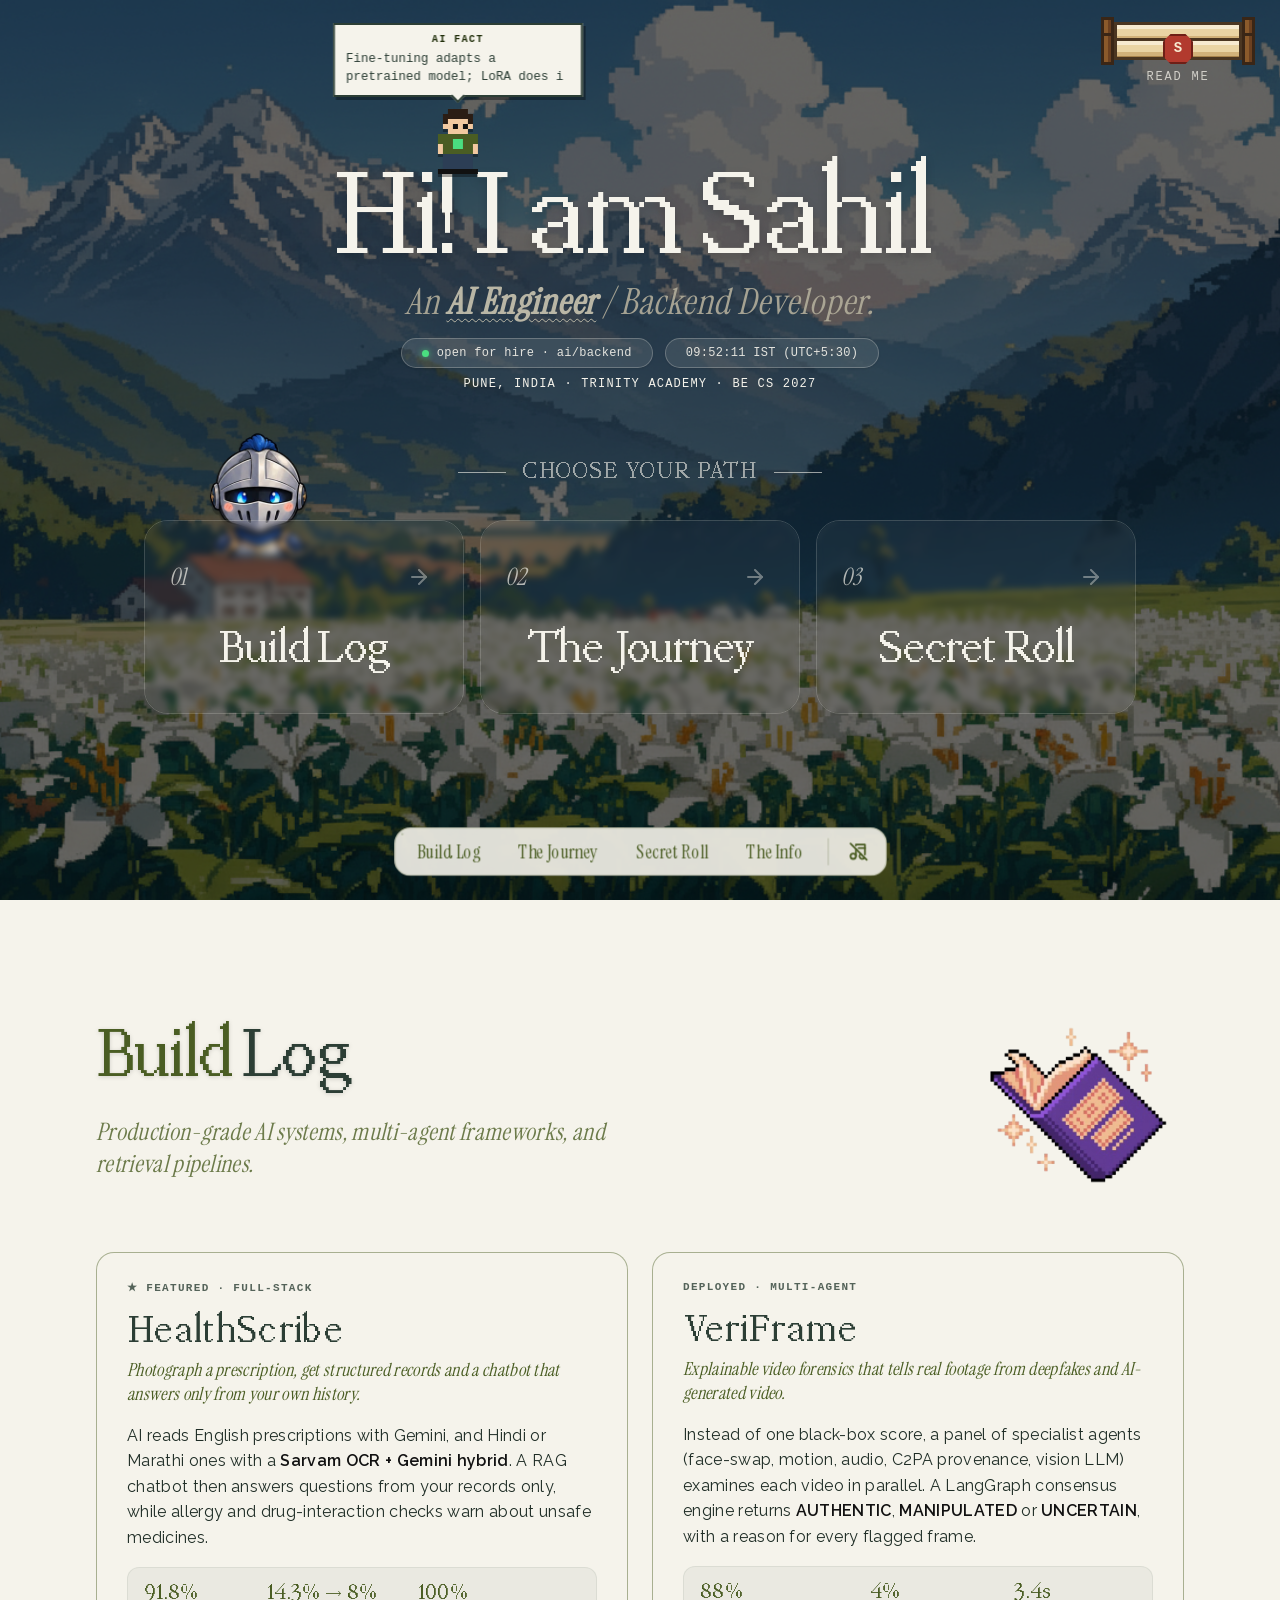
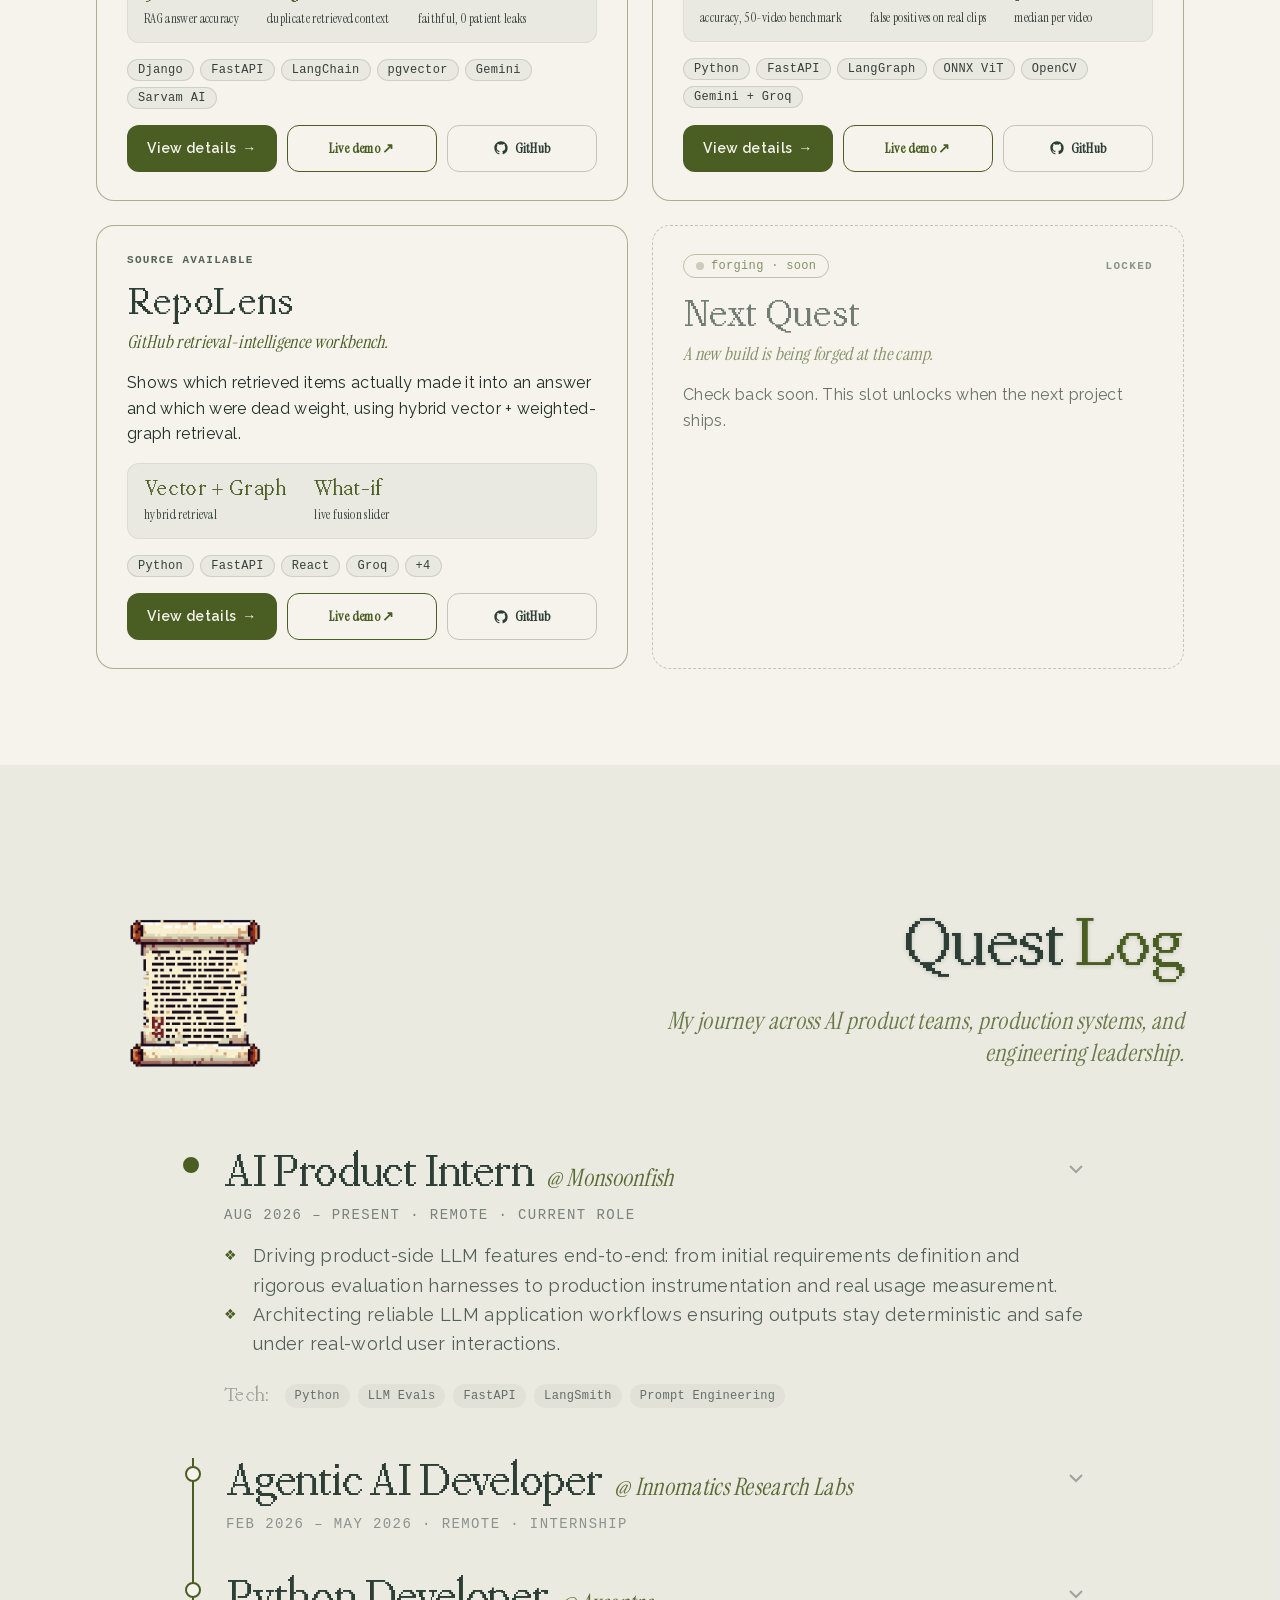
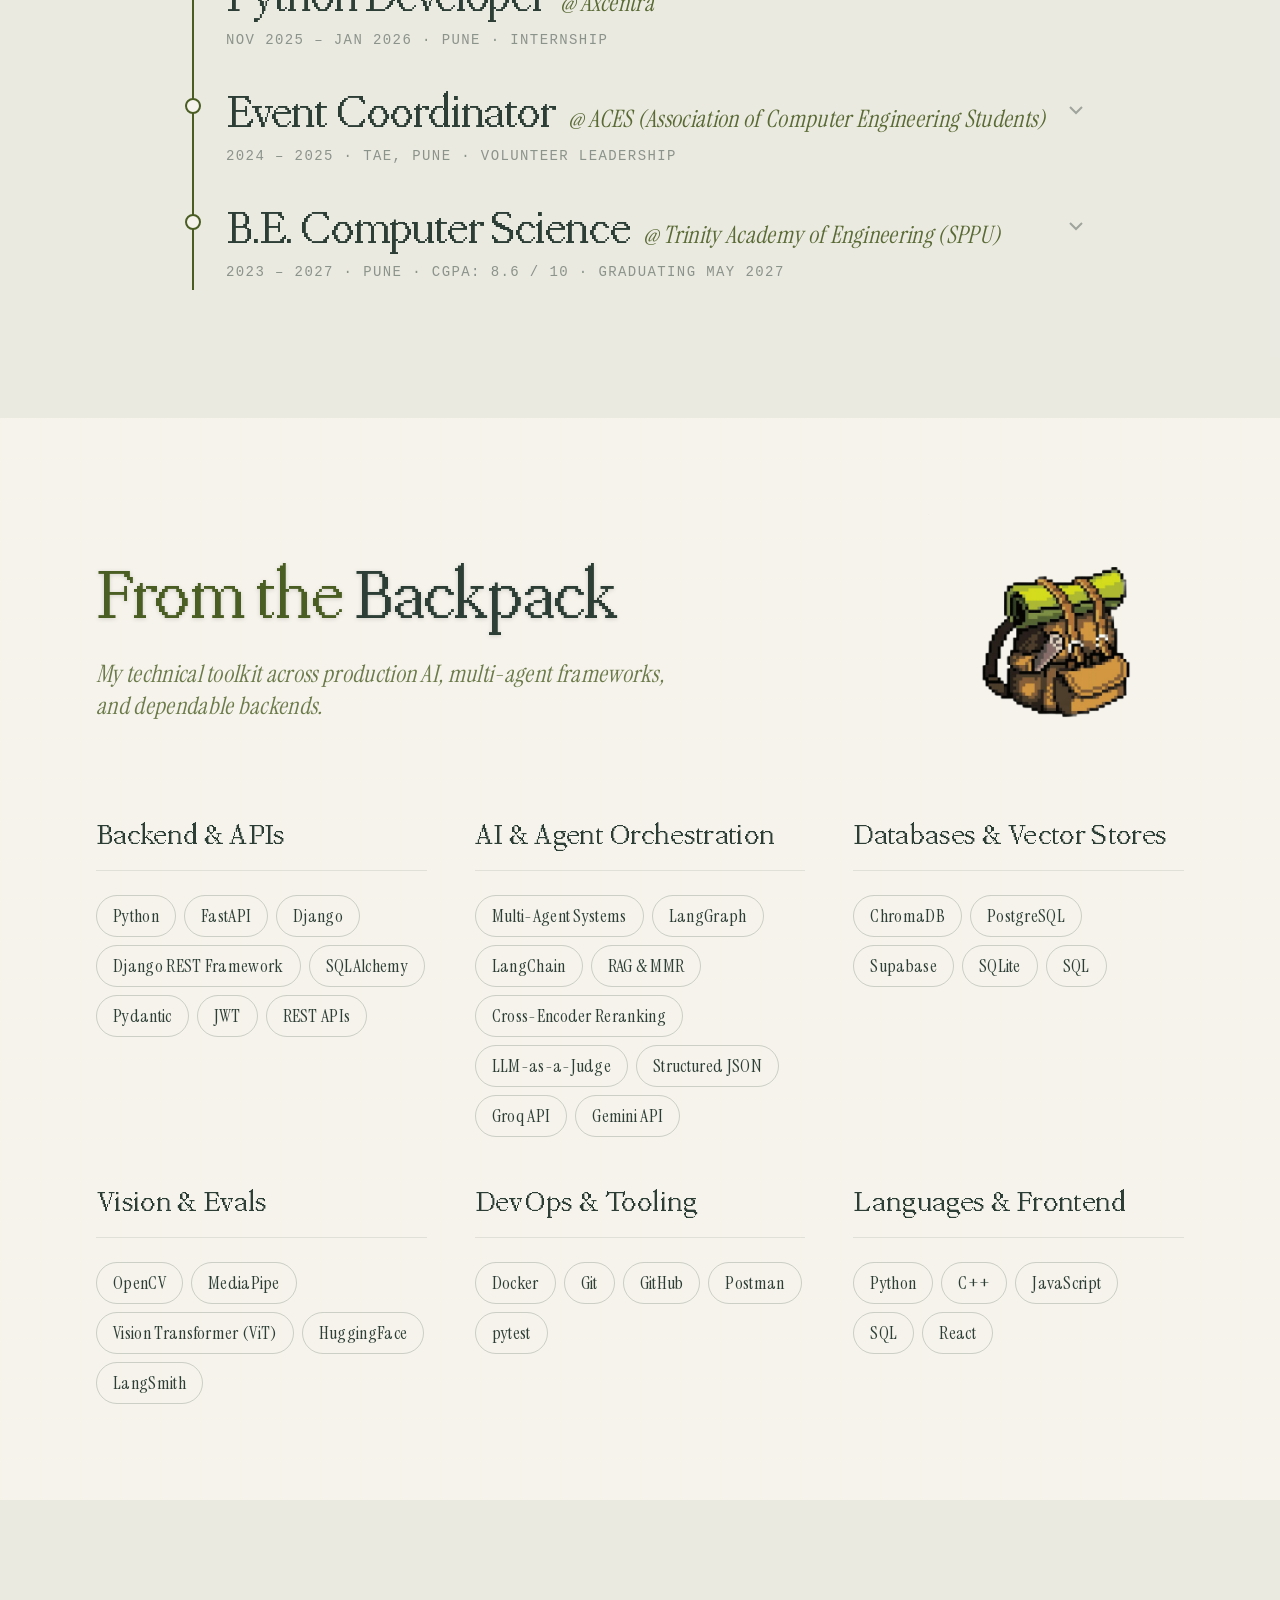
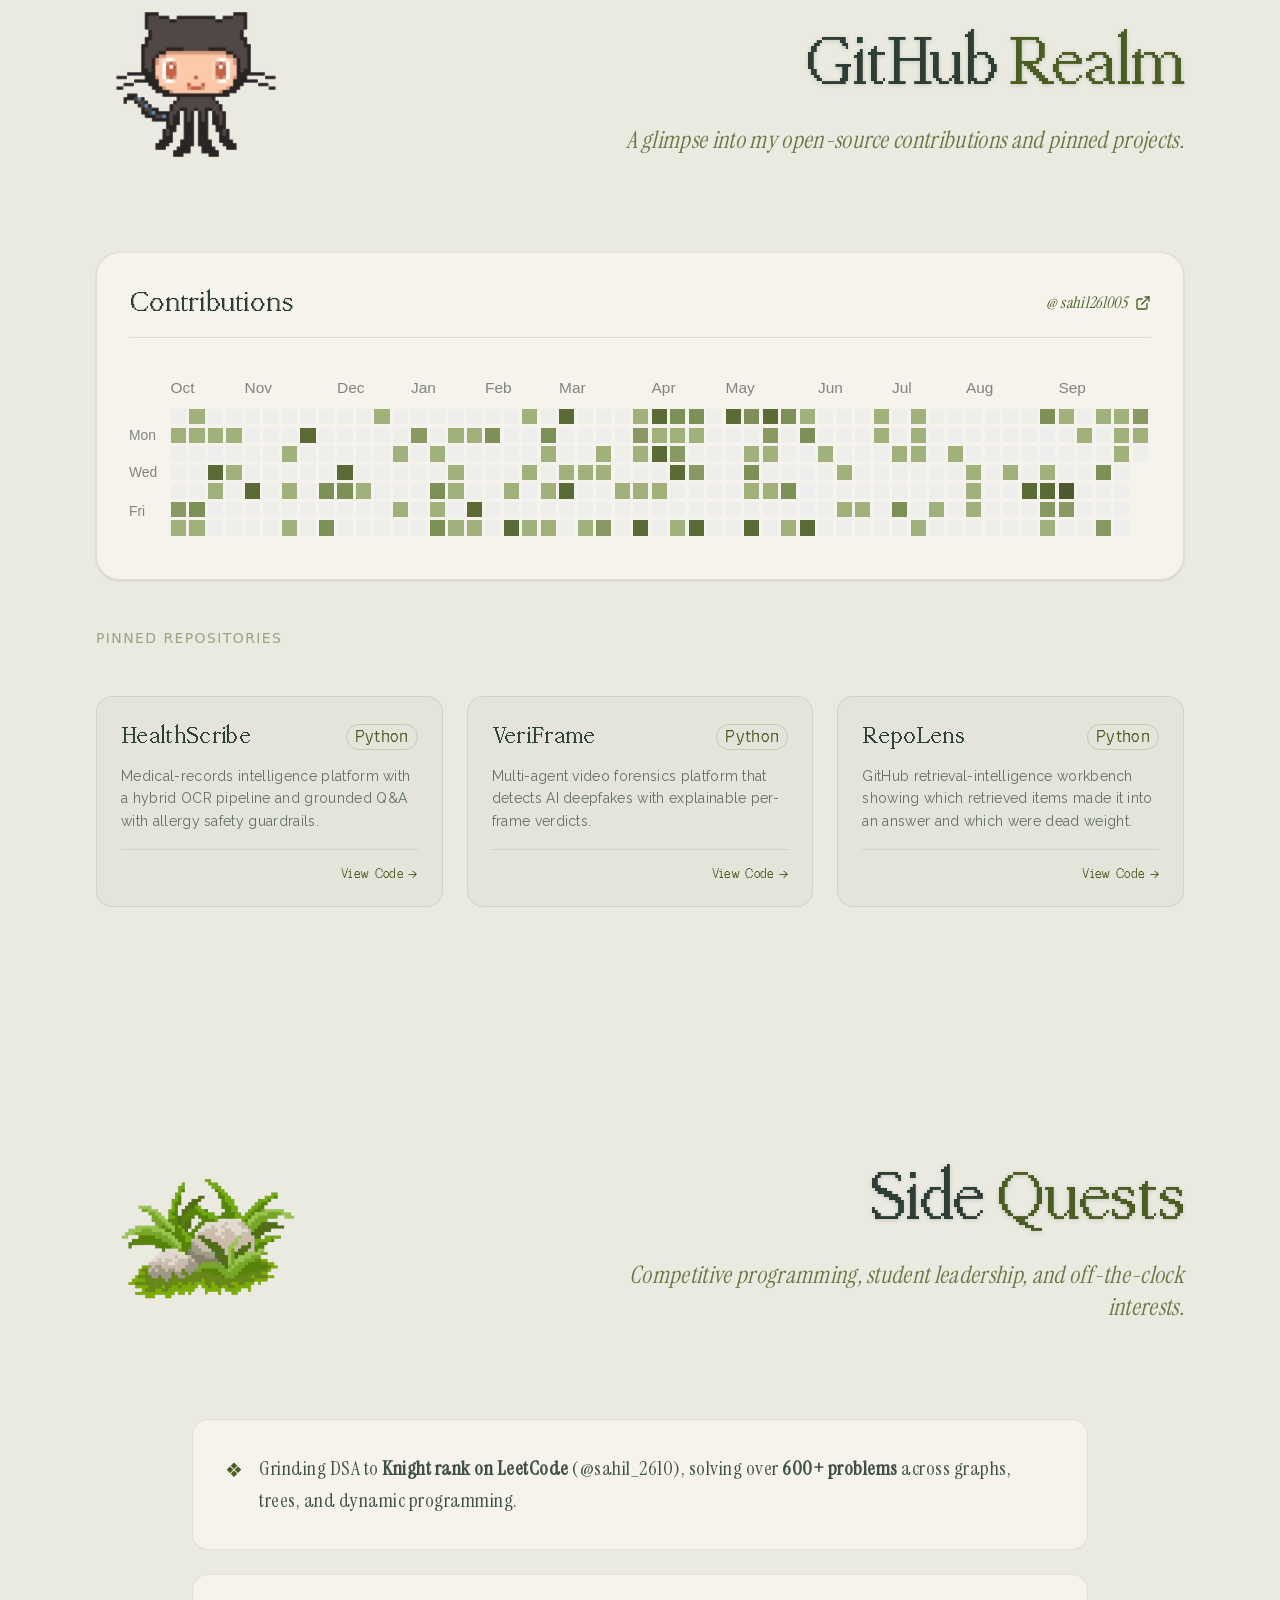
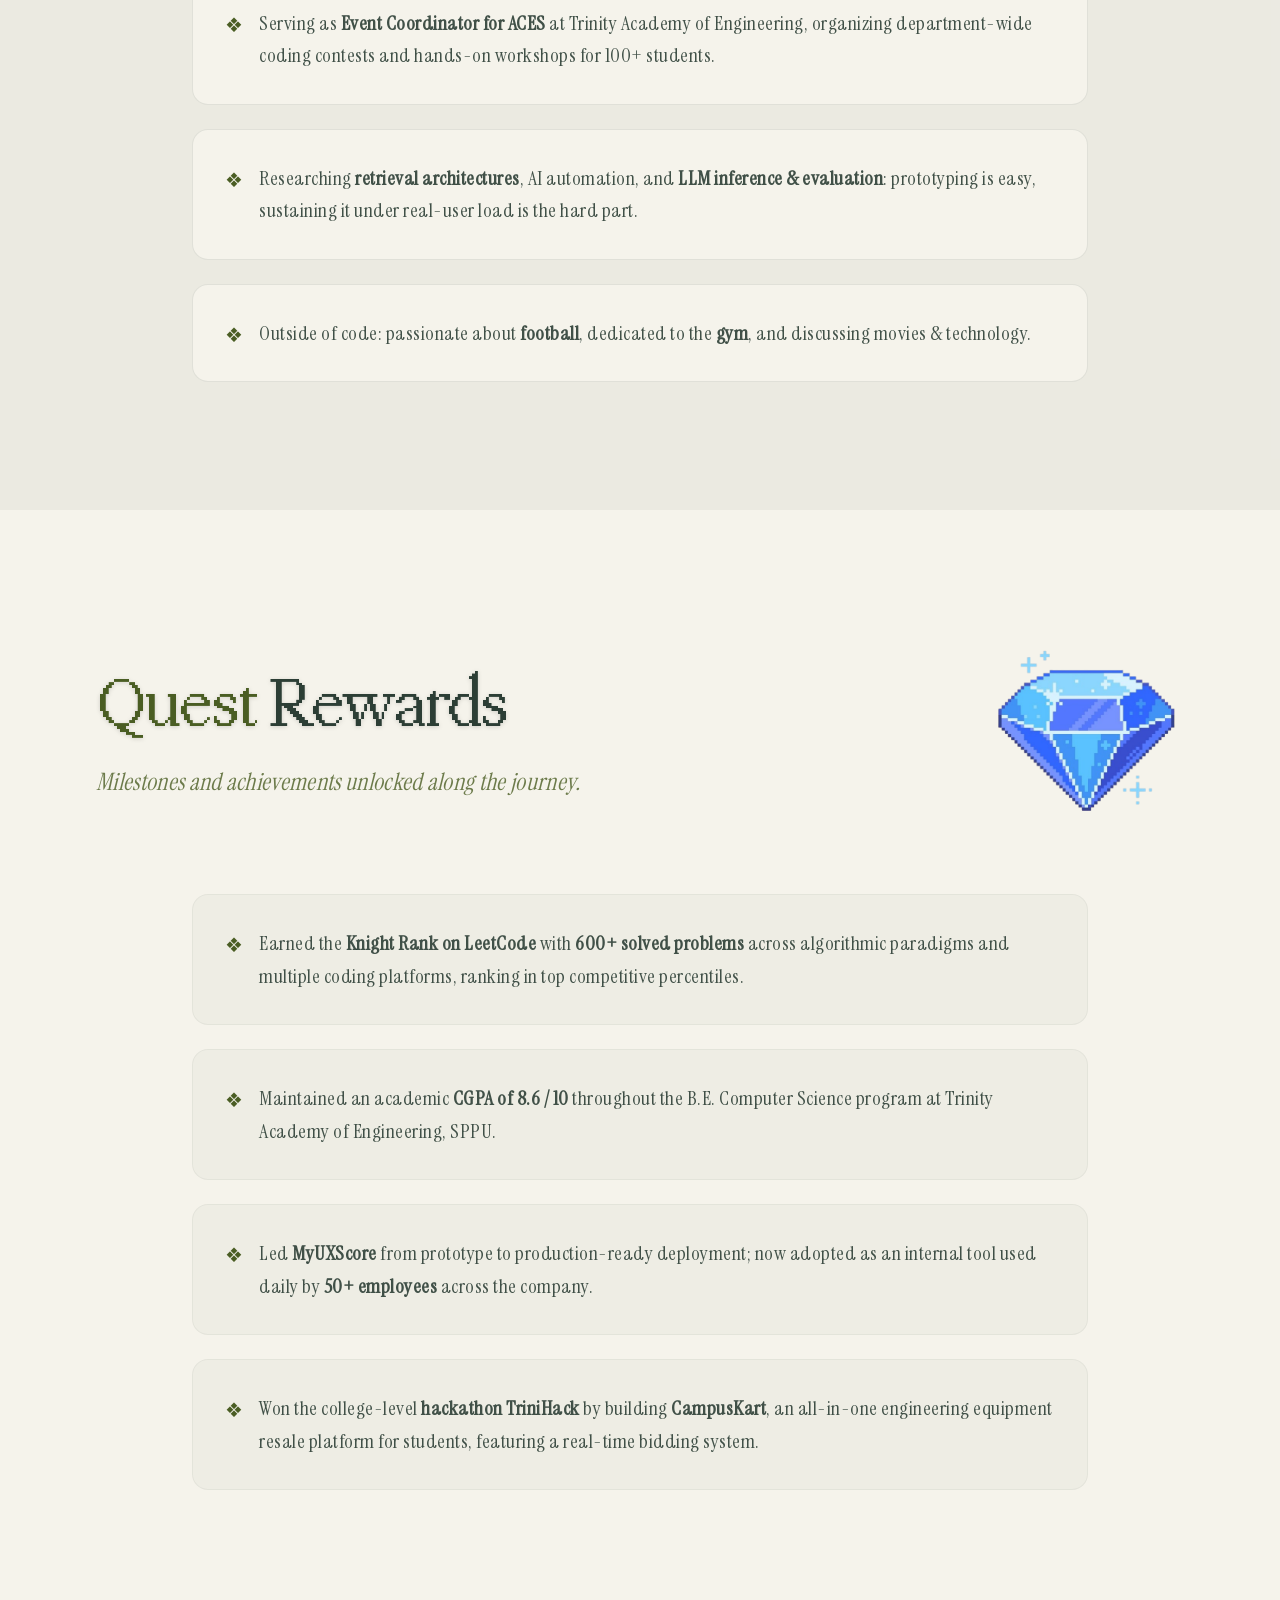
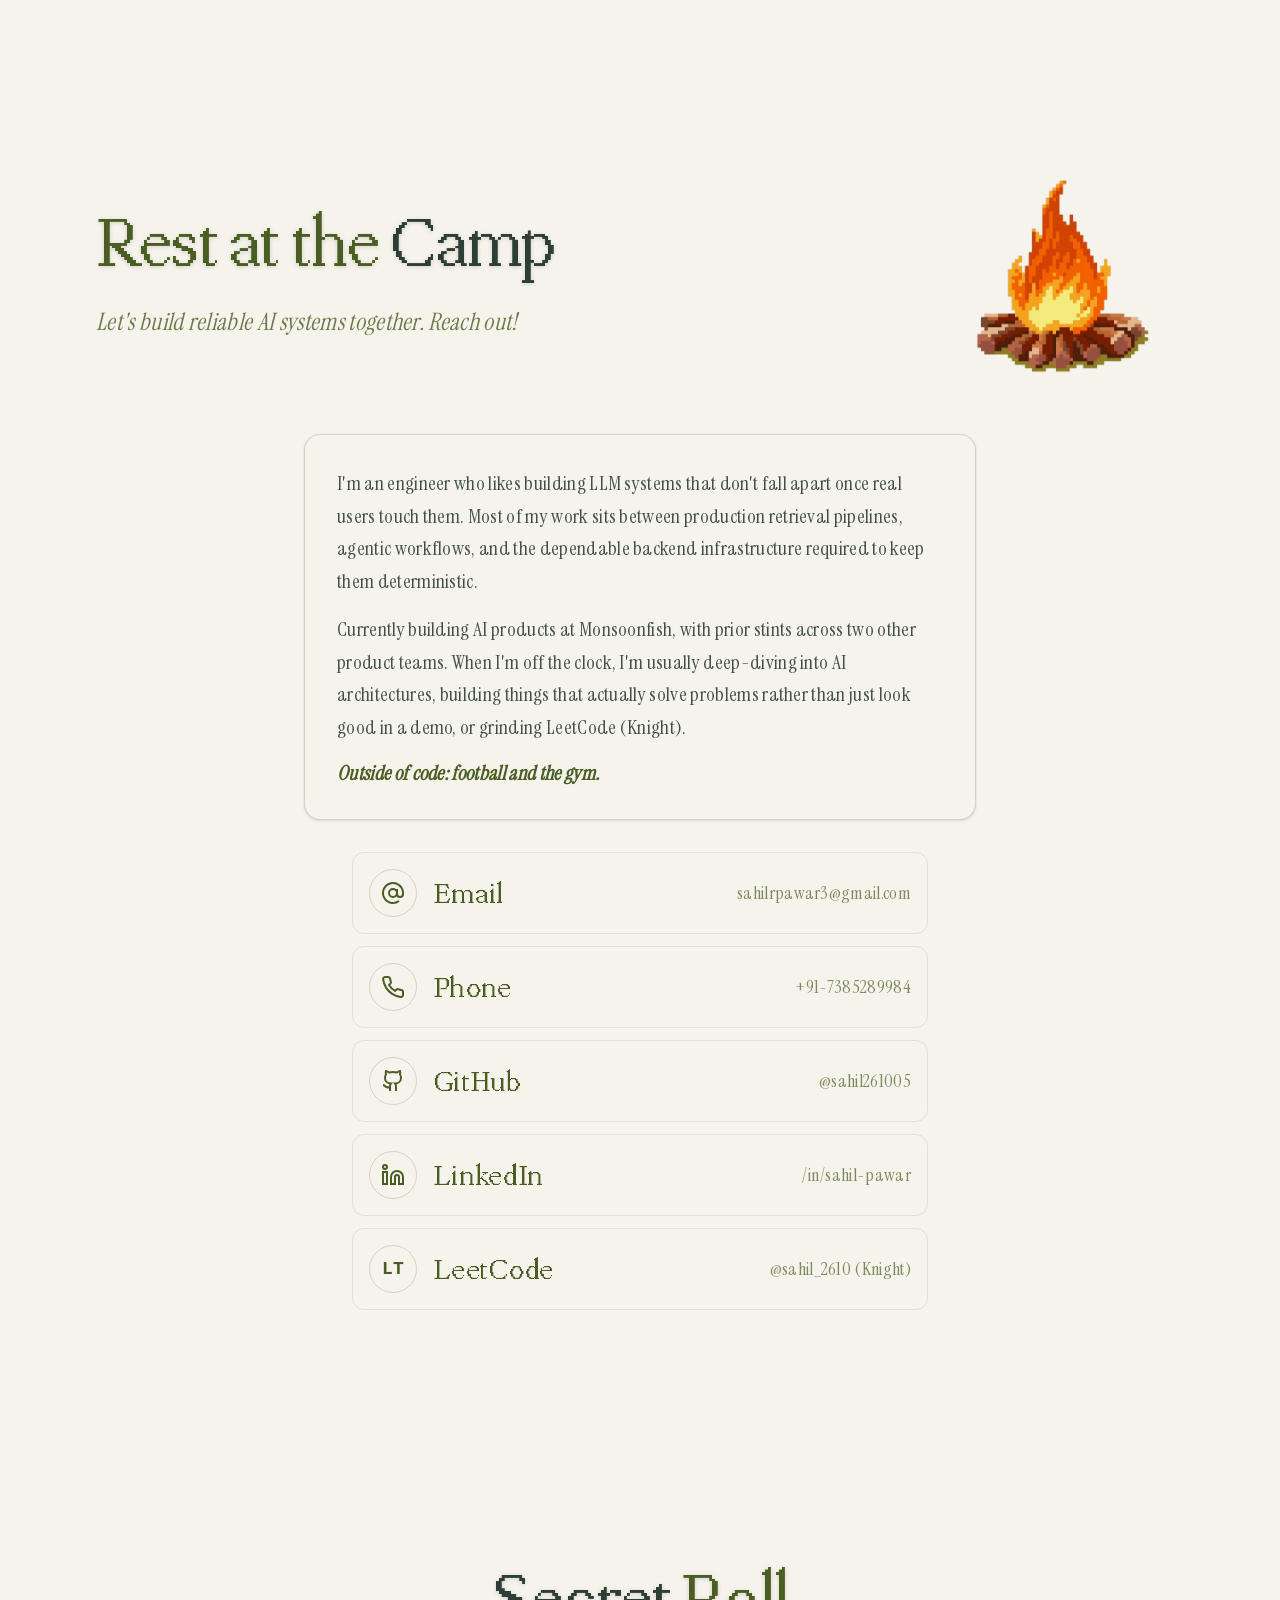
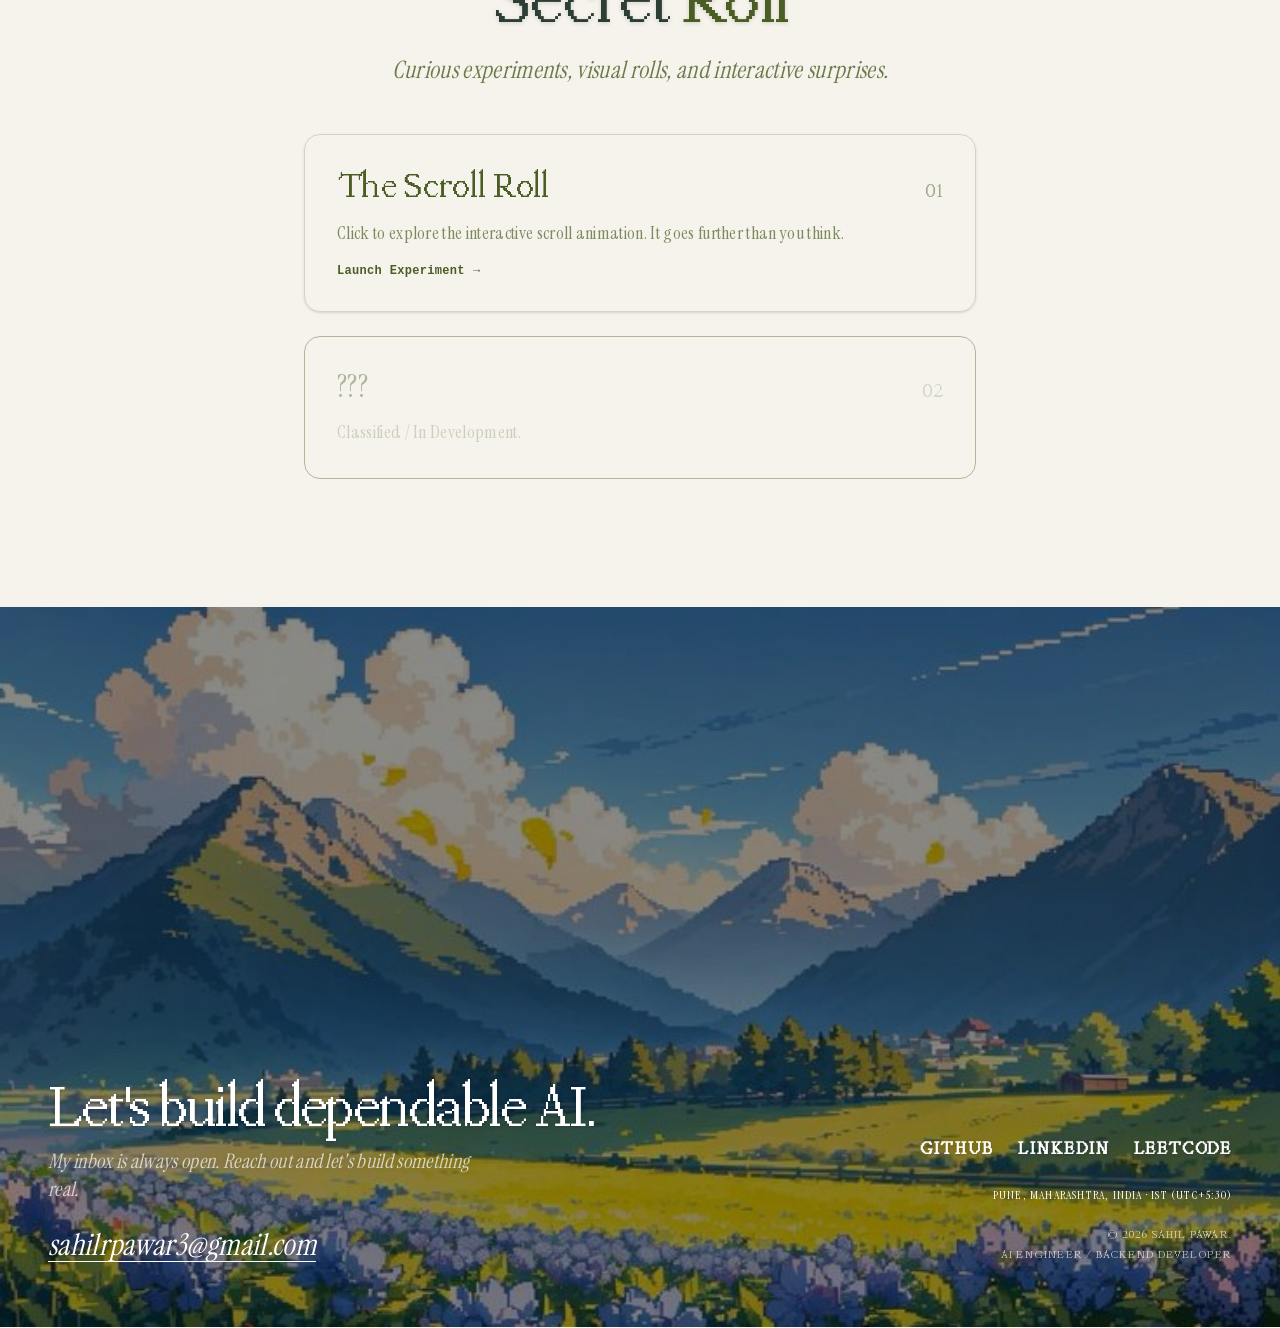
==== commit ac018192: "feat: extend Secret Roll with a scroll prologue and a pixel-quest second act Adds a sealed-scroll pr" ====
--- a/index.html
+++ b/index.html
@@ -1150,7 +1150,7 @@
                 <h3 class="text-3xl md:text-4xl font-mondwest transition-all group-hover:text-theme-brand">The Scroll Roll</h3>
                 <span class="font-mondwest text-xl opacity-50 group-hover:italic transition-all group-hover:text-theme-brand">01</span>
               </div>
-              <p class="opacity-70 font-serif text-lg">Click to explore the interactive 288-frame scroll animation</p>
+              <p class="opacity-70 font-serif text-lg">Click to explore the interactive scroll animation. It goes further than you think.</p>
               <div class="mt-4 flex items-center gap-2 text-xs font-mono text-theme-brand font-semibold group-hover:translate-x-1 transition-transform">
                 <span>Launch Experiment</span>
                 <span>→</span>
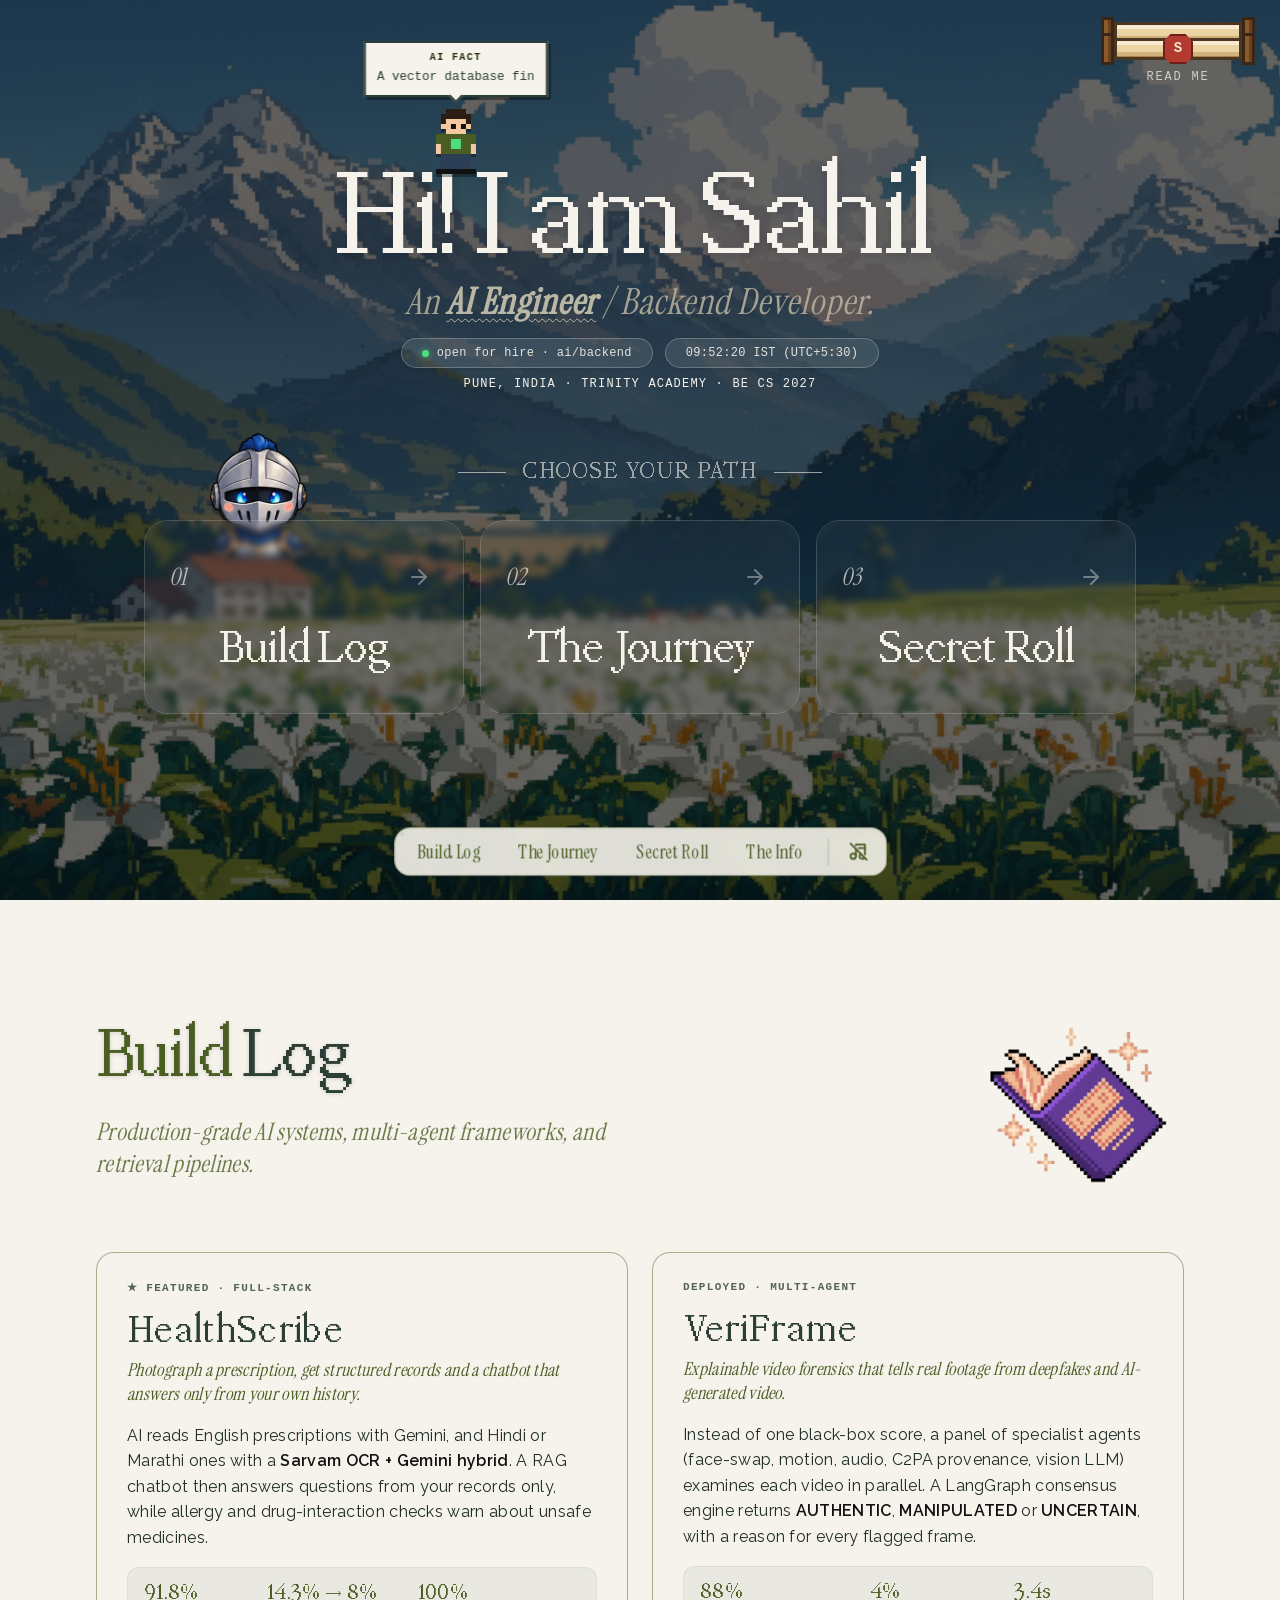
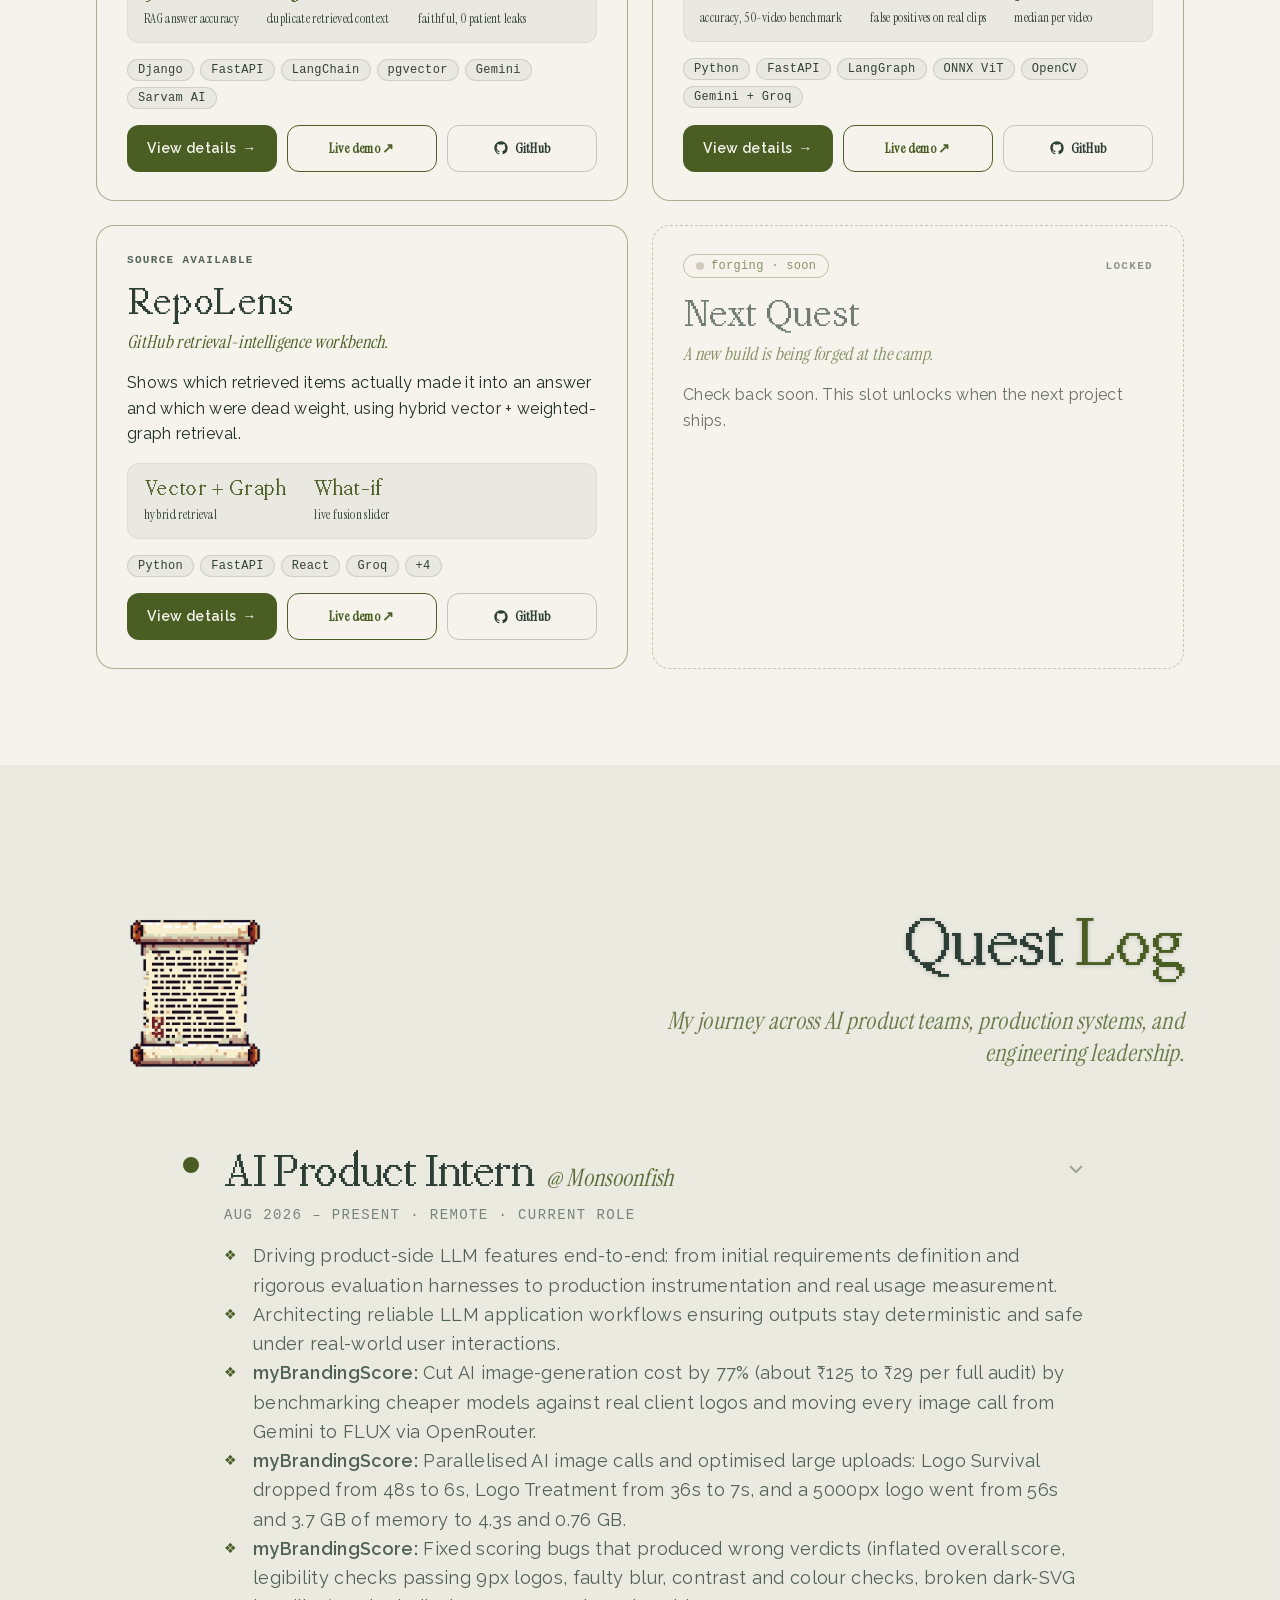
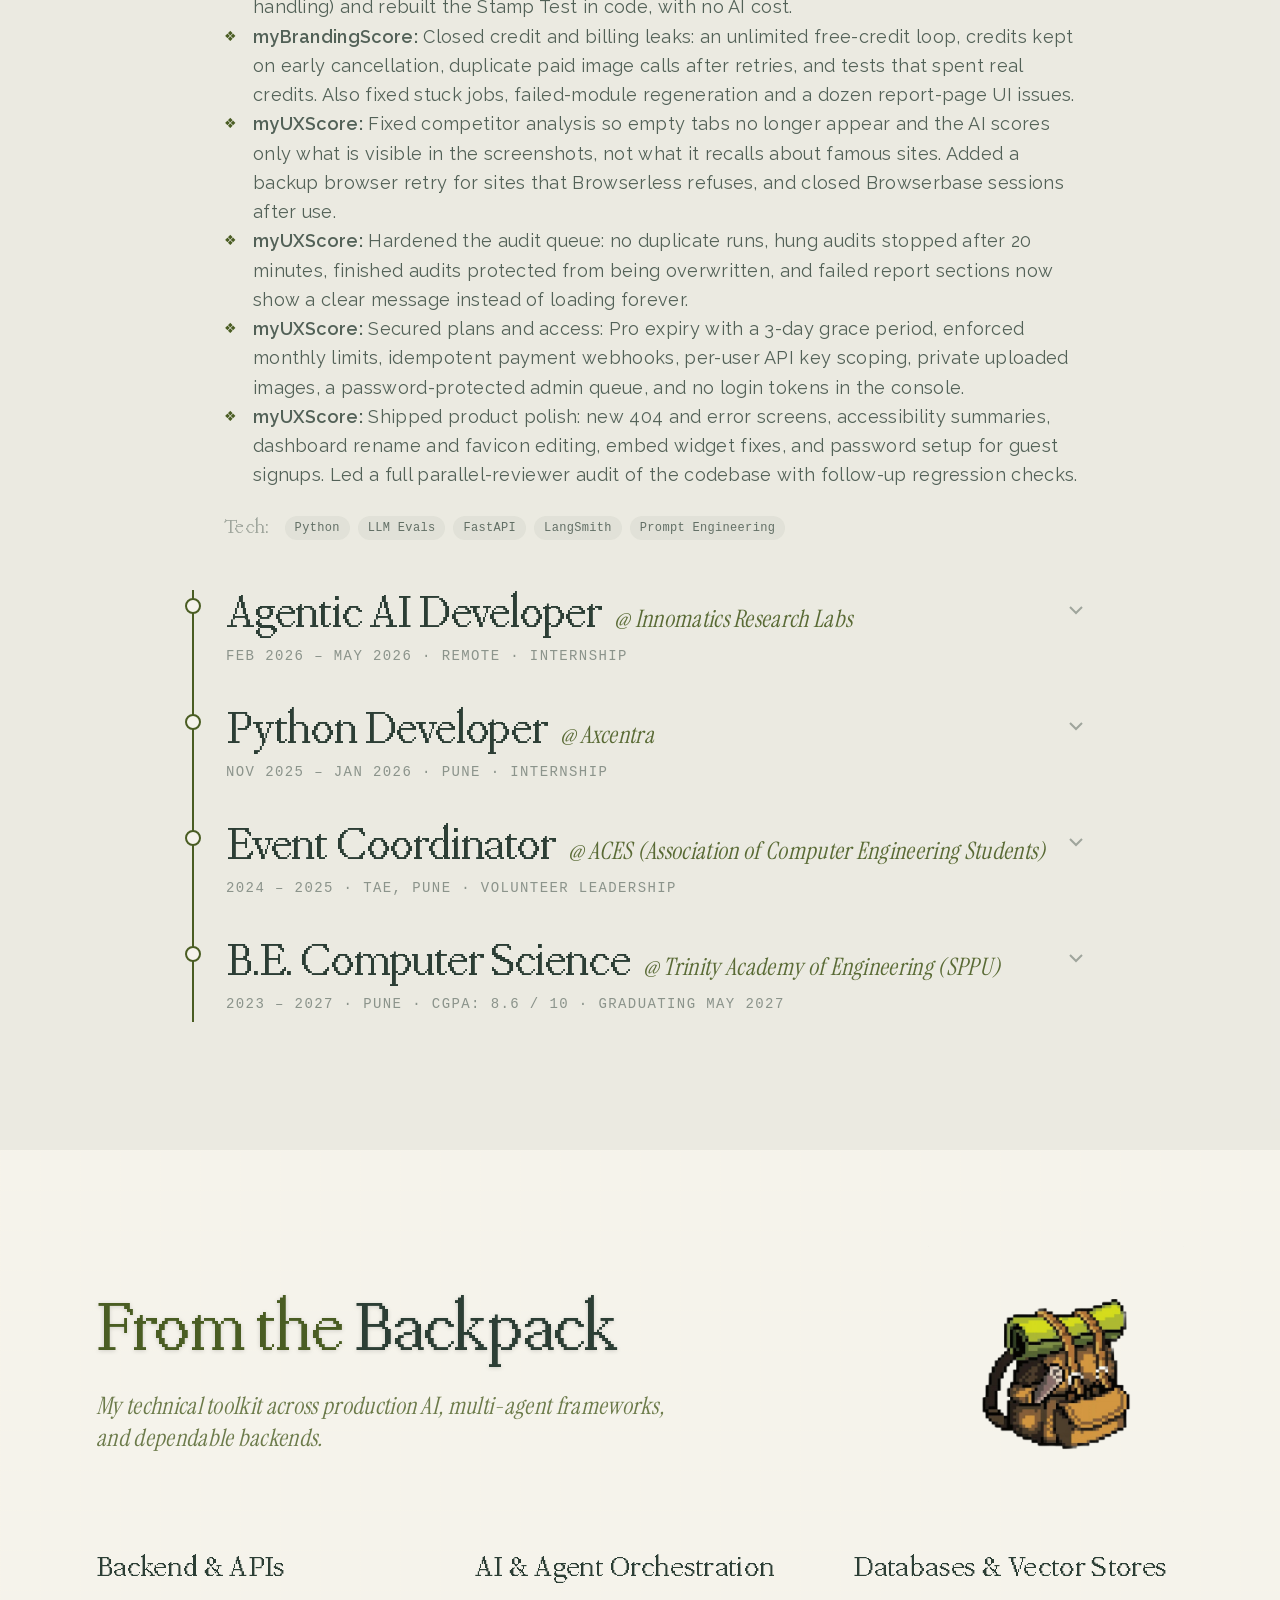
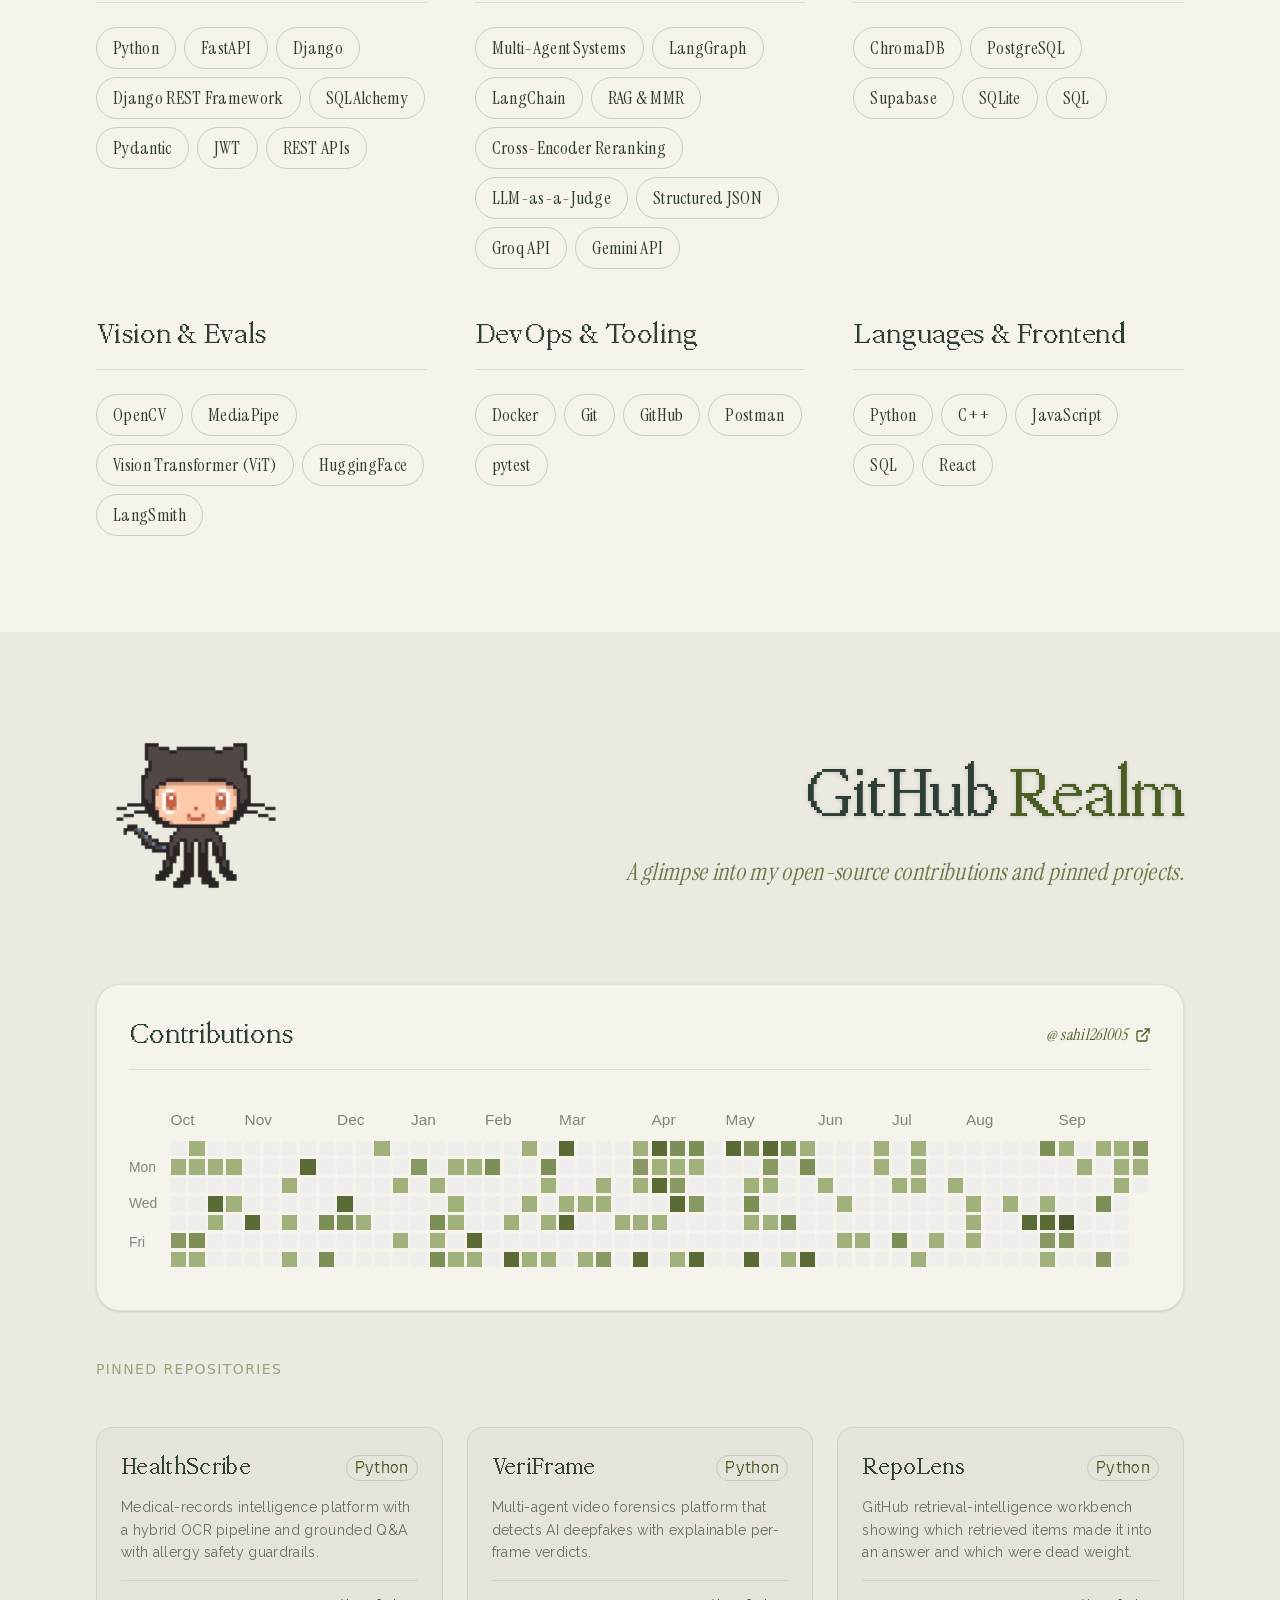
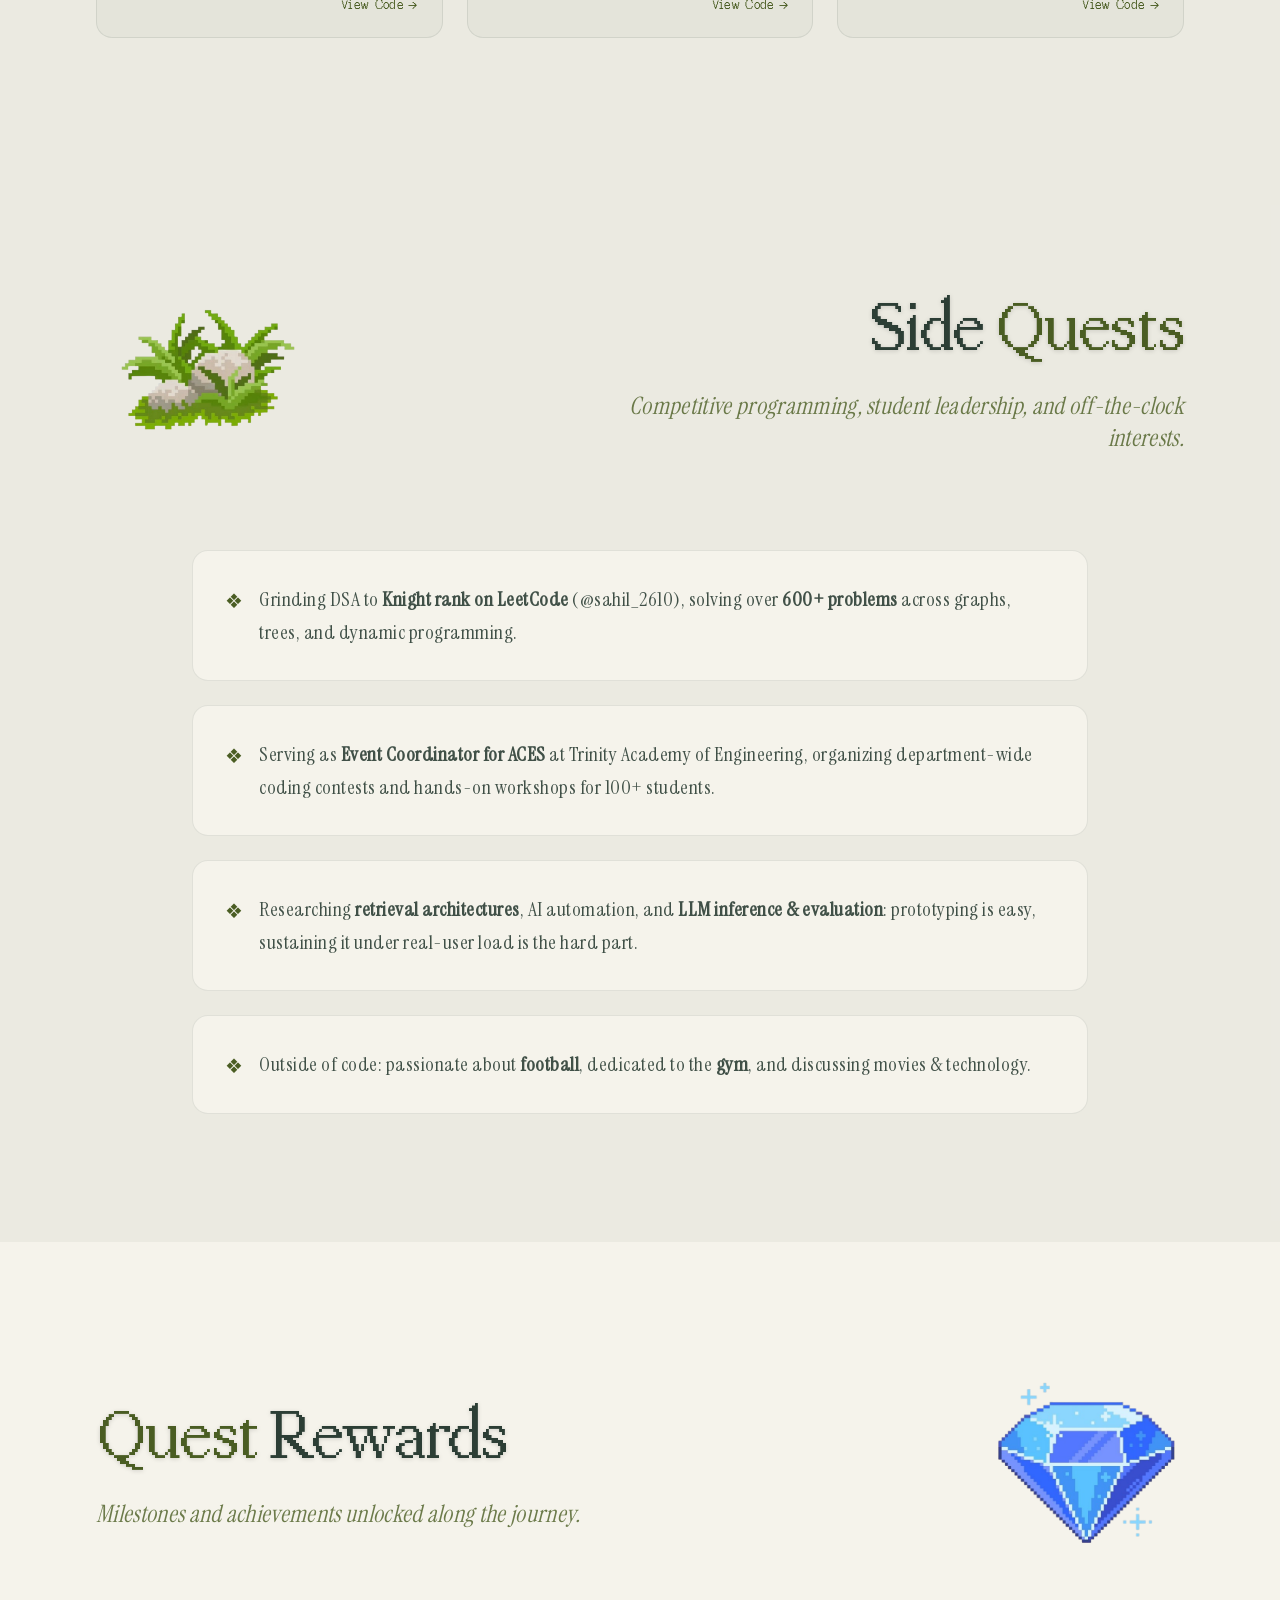
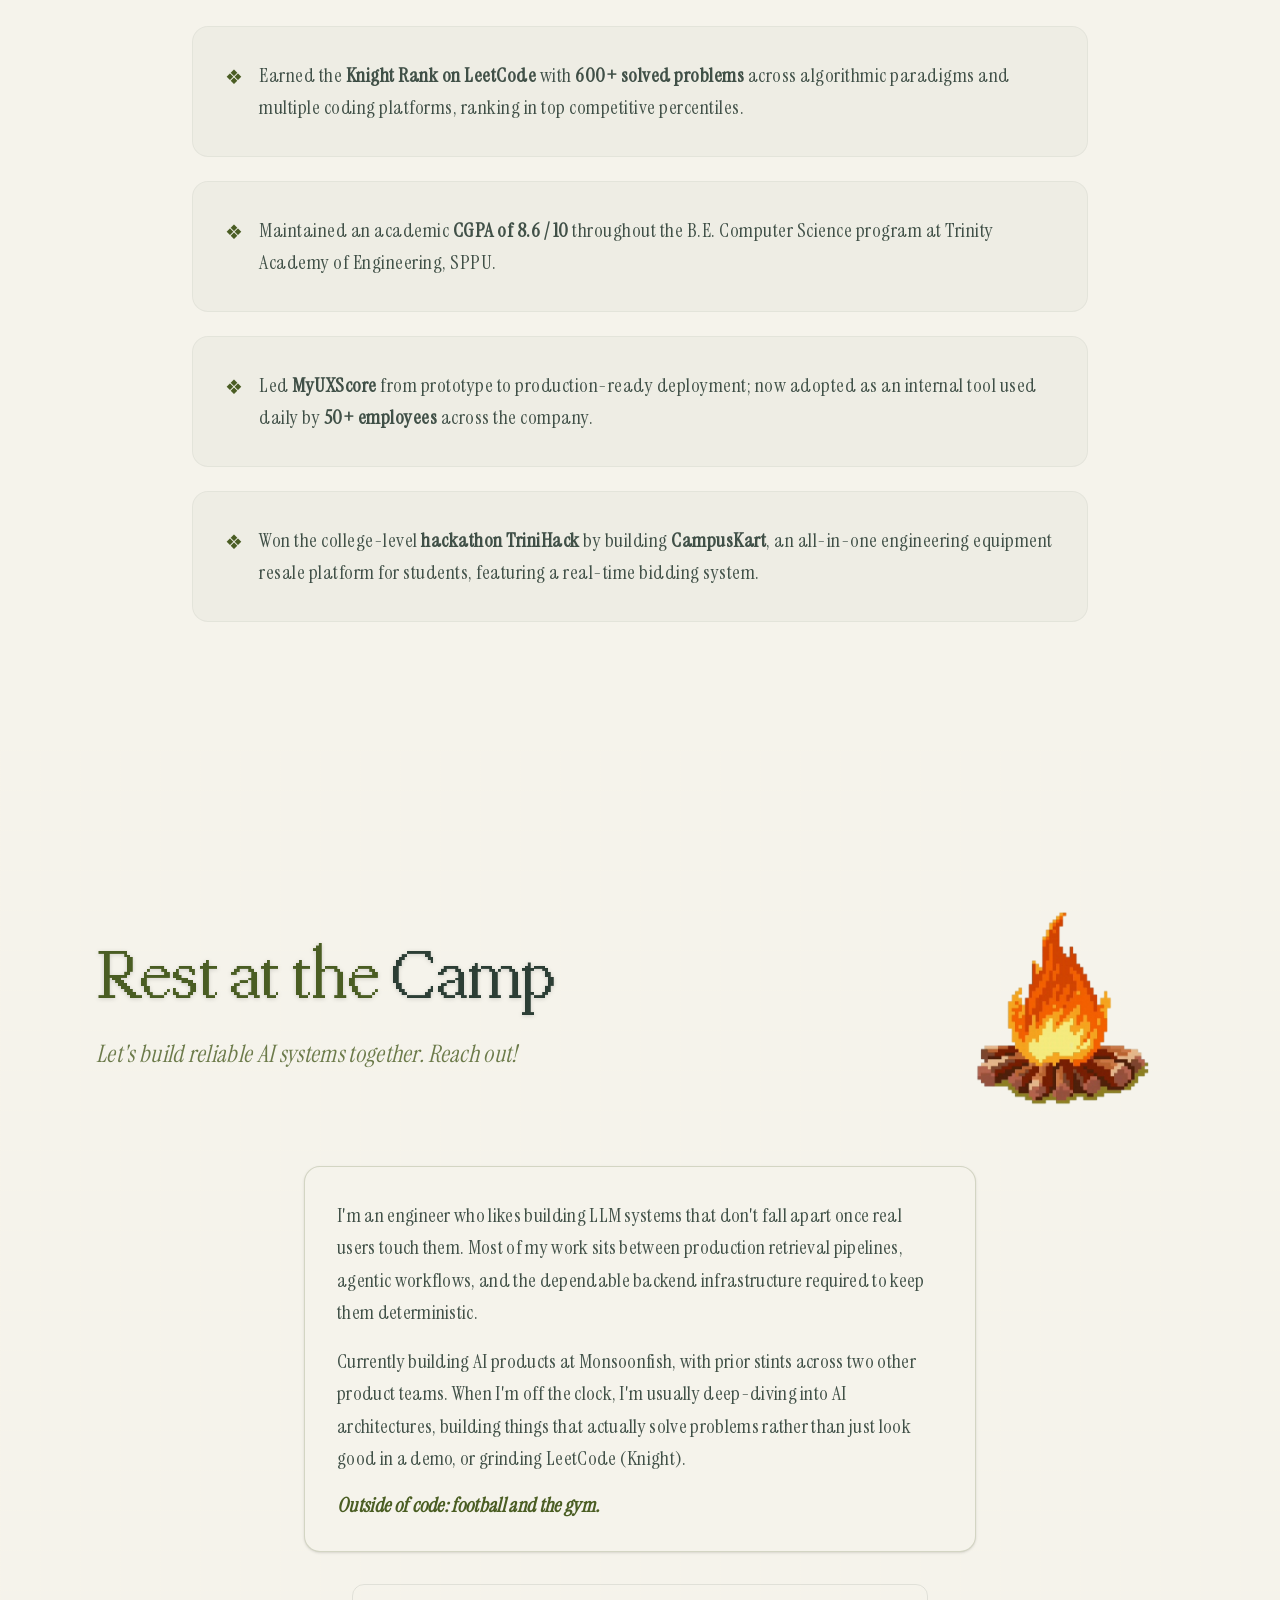
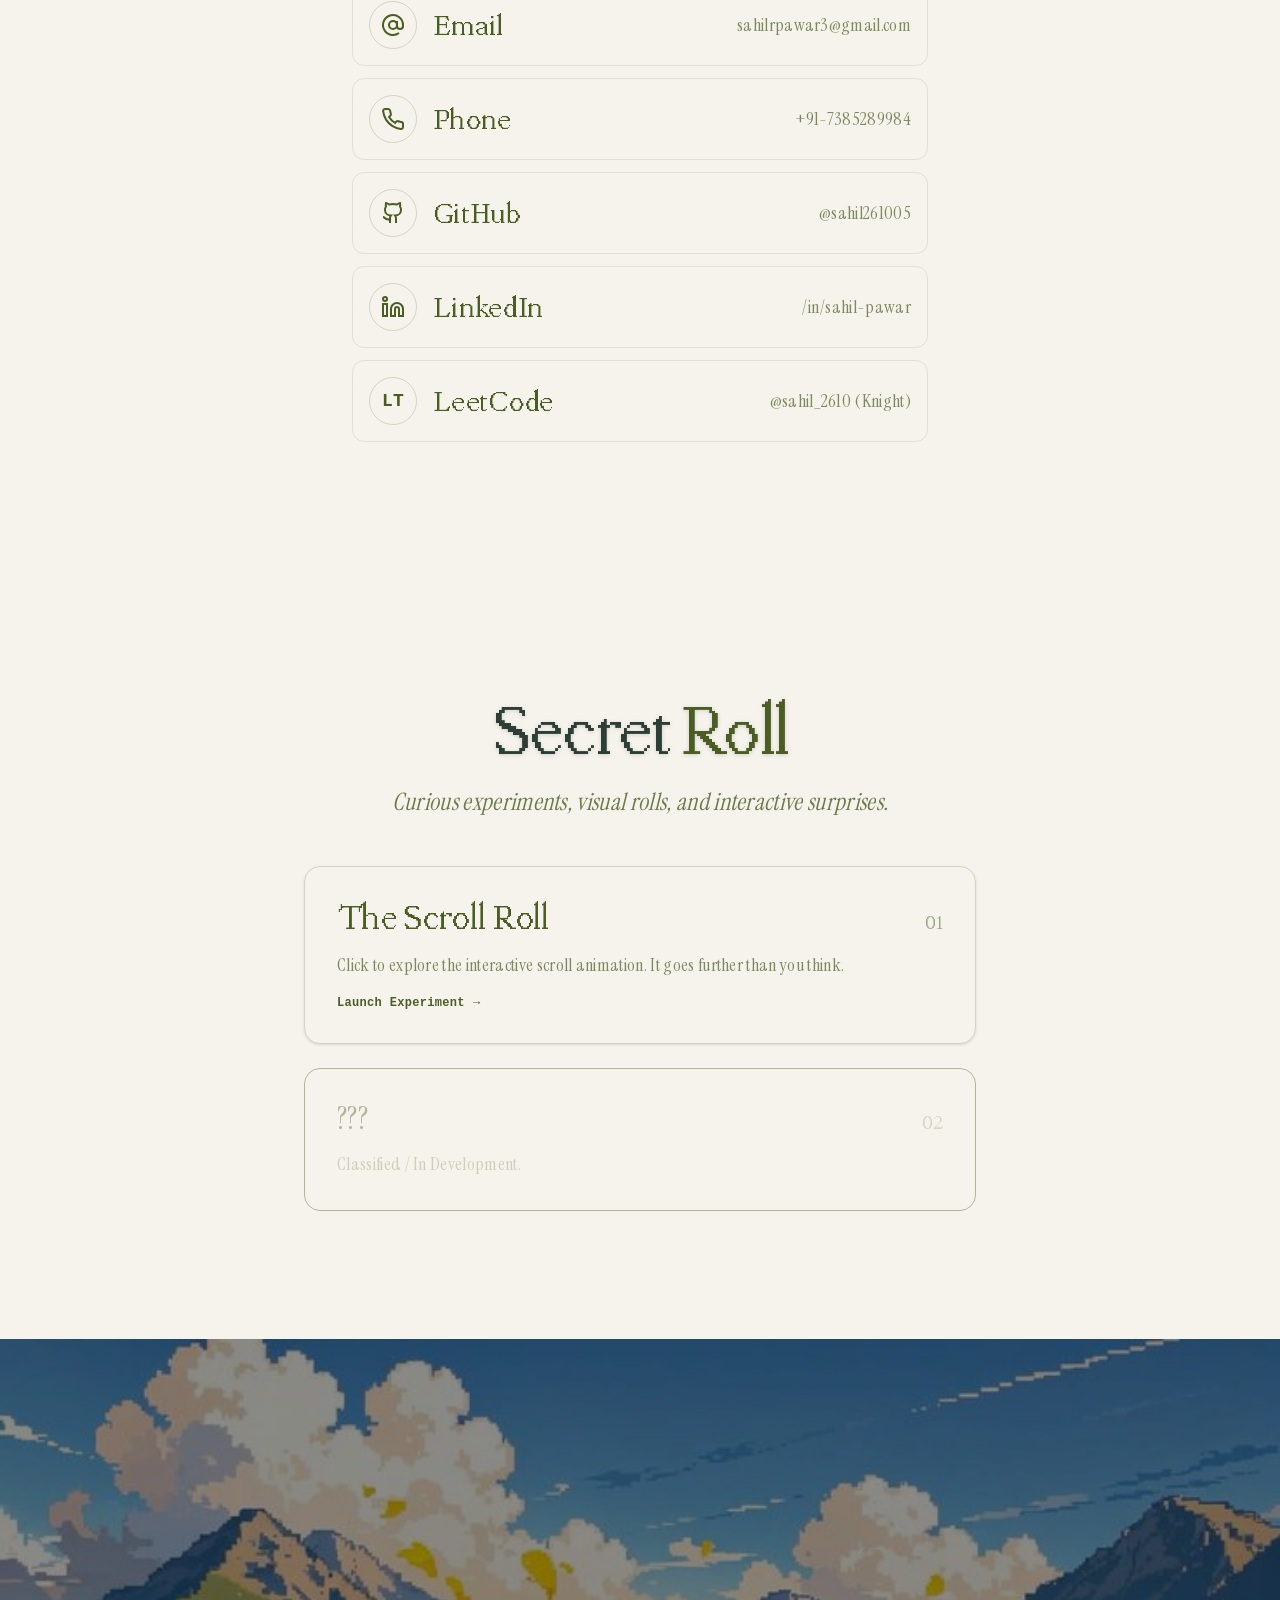
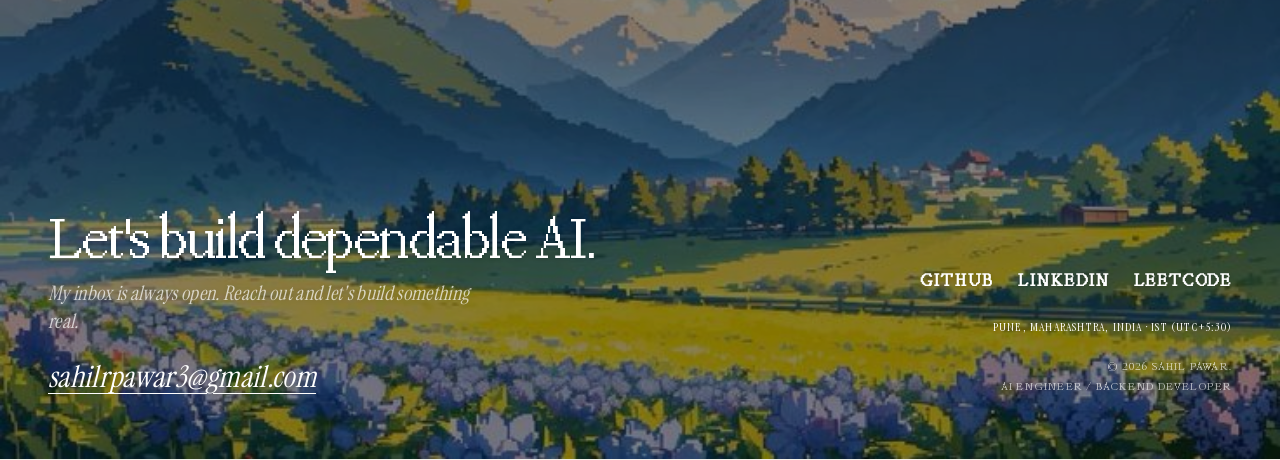
==== commit bc8b972d: "content: add myBrandingScore and myUXScore work to Monsoonfish quest log entry" ====
--- a/index.html
+++ b/index.html
@@ -542,6 +542,38 @@
                       <li class="flex gap-4 items-start font-raleway text-sm md:text-lg leading-relaxed text-theme-text/80">
                         <span class="text-theme-brand font-sans mt-1 text-sm shrink-0">❖</span>
                         <span>Architecting reliable LLM application workflows ensuring outputs stay deterministic and safe under real-world user interactions.</span>
+                      </li>
+                      <li class="flex gap-4 items-start font-raleway text-sm md:text-lg leading-relaxed text-theme-text/80">
+                        <span class="text-theme-brand font-sans mt-1 text-sm shrink-0">❖</span>
+                        <span><strong>myBrandingScore:</strong> Cut AI image-generation cost by 77% (about ₹125 to ₹29 per full audit) by benchmarking cheaper models against real client logos and moving every image call from Gemini to FLUX via OpenRouter.</span>
+                      </li>
+                      <li class="flex gap-4 items-start font-raleway text-sm md:text-lg leading-relaxed text-theme-text/80">
+                        <span class="text-theme-brand font-sans mt-1 text-sm shrink-0">❖</span>
+                        <span><strong>myBrandingScore:</strong> Parallelised AI image calls and optimised large uploads: Logo Survival dropped from 48s to 6s, Logo Treatment from 36s to 7s, and a 5000px logo went from 56s and 3.7 GB of memory to 4.3s and 0.76 GB.</span>
+                      </li>
+                      <li class="flex gap-4 items-start font-raleway text-sm md:text-lg leading-relaxed text-theme-text/80">
+                        <span class="text-theme-brand font-sans mt-1 text-sm shrink-0">❖</span>
+                        <span><strong>myBrandingScore:</strong> Fixed scoring bugs that produced wrong verdicts (inflated overall score, legibility checks passing 9px logos, faulty blur, contrast and colour checks, broken dark-SVG handling) and rebuilt the Stamp Test in code, with no AI cost.</span>
+                      </li>
+                      <li class="flex gap-4 items-start font-raleway text-sm md:text-lg leading-relaxed text-theme-text/80">
+                        <span class="text-theme-brand font-sans mt-1 text-sm shrink-0">❖</span>
+                        <span><strong>myBrandingScore:</strong> Closed credit and billing leaks: an unlimited free-credit loop, credits kept on early cancellation, duplicate paid image calls after retries, and tests that spent real credits. Also fixed stuck jobs, failed-module regeneration and a dozen report-page UI issues.</span>
+                      </li>
+                      <li class="flex gap-4 items-start font-raleway text-sm md:text-lg leading-relaxed text-theme-text/80">
+                        <span class="text-theme-brand font-sans mt-1 text-sm shrink-0">❖</span>
+                        <span><strong>myUXScore:</strong> Fixed competitor analysis so empty tabs no longer appear and the AI scores only what is visible in the screenshots, not what it recalls about famous sites. Added a backup browser retry for sites that Browserless refuses, and closed Browserbase sessions after use.</span>
+                      </li>
+                      <li class="flex gap-4 items-start font-raleway text-sm md:text-lg leading-relaxed text-theme-text/80">
+                        <span class="text-theme-brand font-sans mt-1 text-sm shrink-0">❖</span>
+                        <span><strong>myUXScore:</strong> Hardened the audit queue: no duplicate runs, hung audits stopped after 20 minutes, finished audits protected from being overwritten, and failed report sections now show a clear message instead of loading forever.</span>
+                      </li>
+                      <li class="flex gap-4 items-start font-raleway text-sm md:text-lg leading-relaxed text-theme-text/80">
+                        <span class="text-theme-brand font-sans mt-1 text-sm shrink-0">❖</span>
+                        <span><strong>myUXScore:</strong> Secured plans and access: Pro expiry with a 3-day grace period, enforced monthly limits, idempotent payment webhooks, per-user API key scoping, private uploaded images, a password-protected admin queue, and no login tokens in the console.</span>
+                      </li>
+                      <li class="flex gap-4 items-start font-raleway text-sm md:text-lg leading-relaxed text-theme-text/80">
+                        <span class="text-theme-brand font-sans mt-1 text-sm shrink-0">❖</span>
+                        <span><strong>myUXScore:</strong> Shipped product polish: new 404 and error screens, accessibility summaries, dashboard rename and favicon editing, embed widget fixes, and password setup for guest signups. Led a full parallel-reviewer audit of the codebase with follow-up regression checks.</span>
                       </li>
                     </ul>
                     <div class="flex flex-wrap items-center gap-2 mb-4">
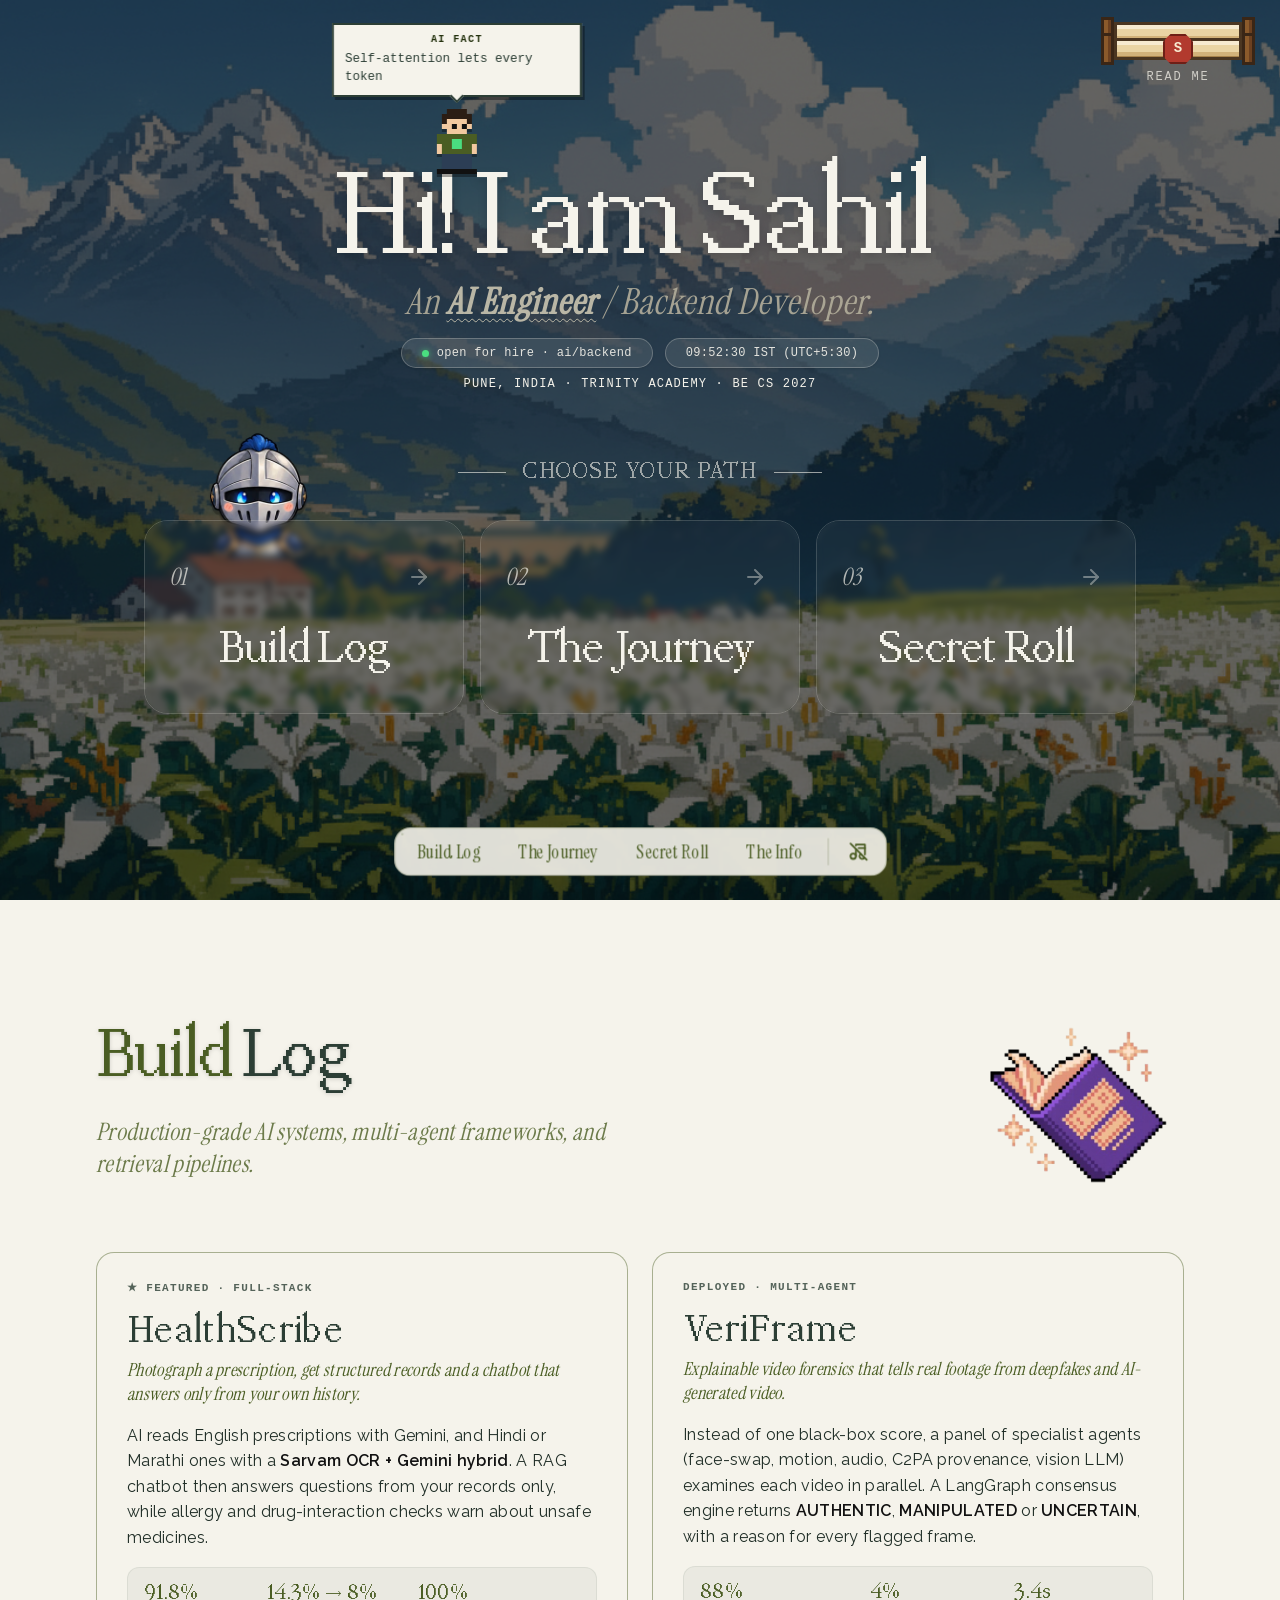
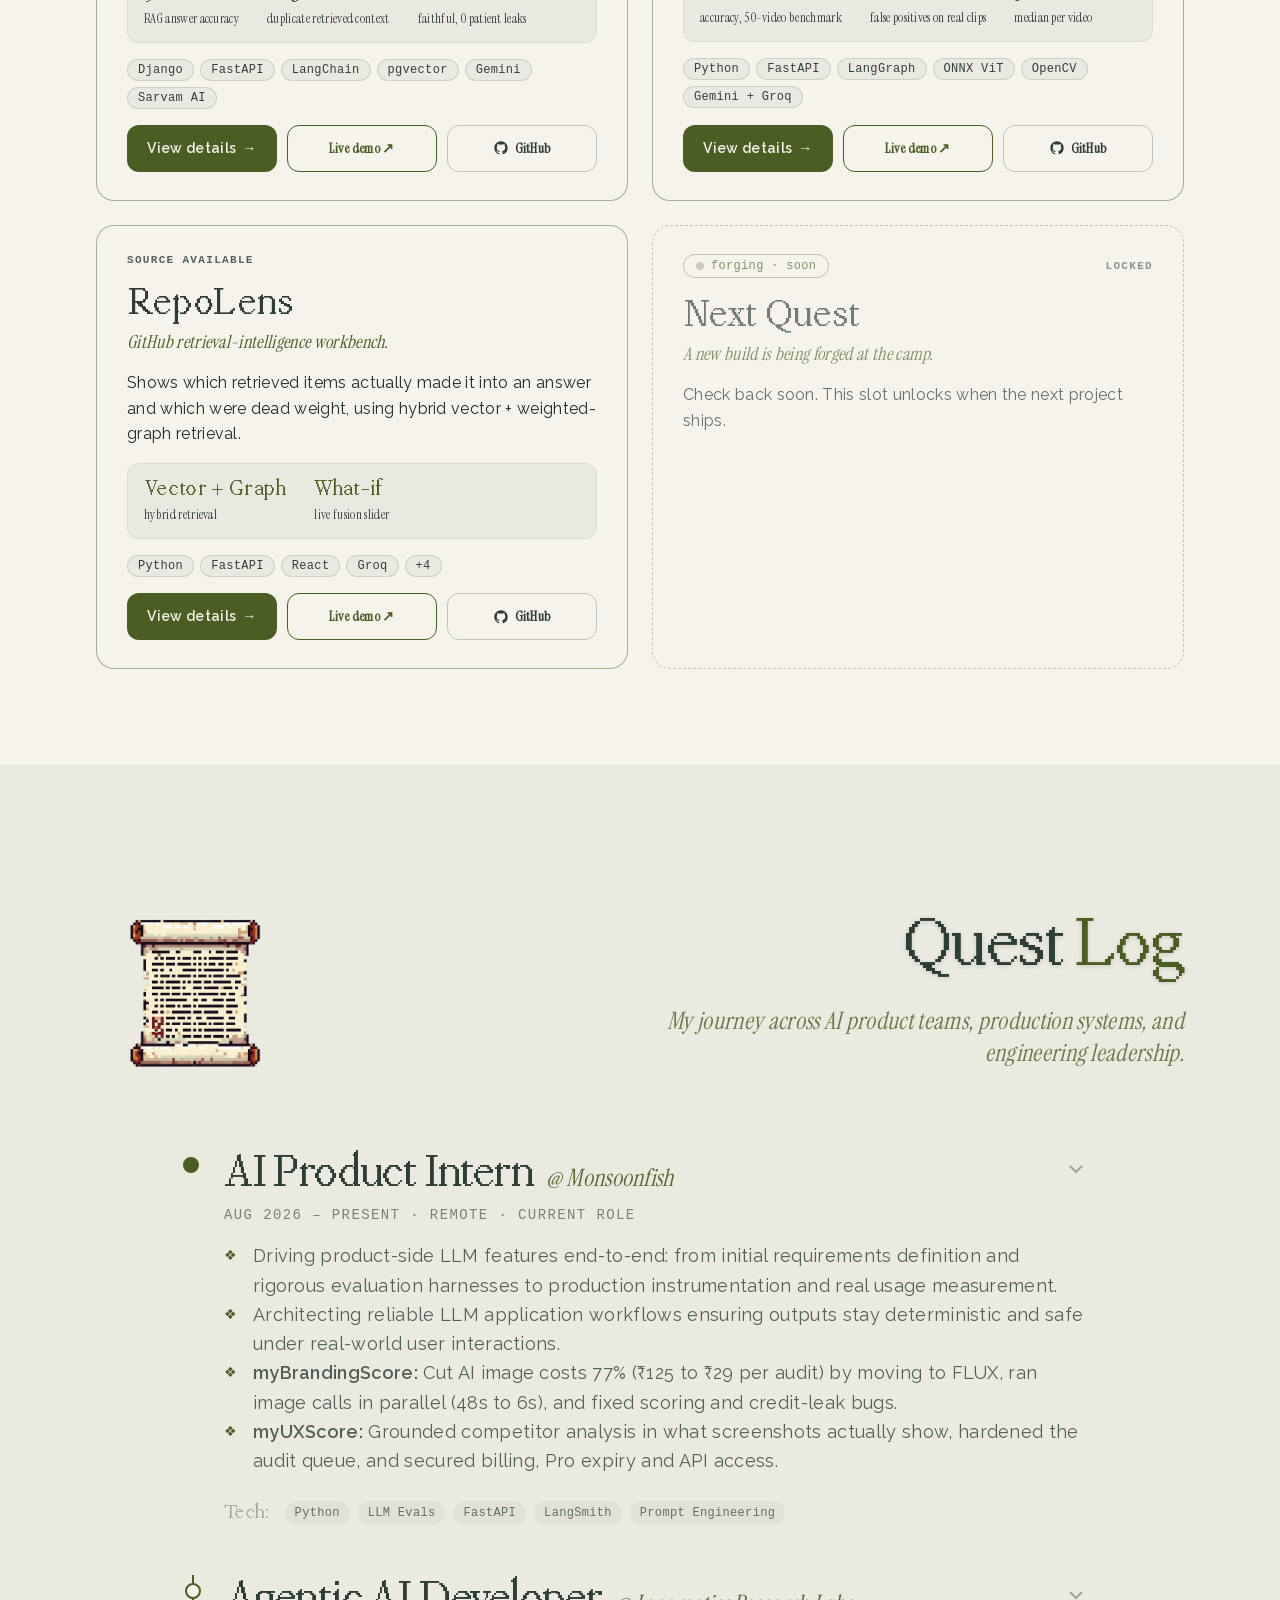
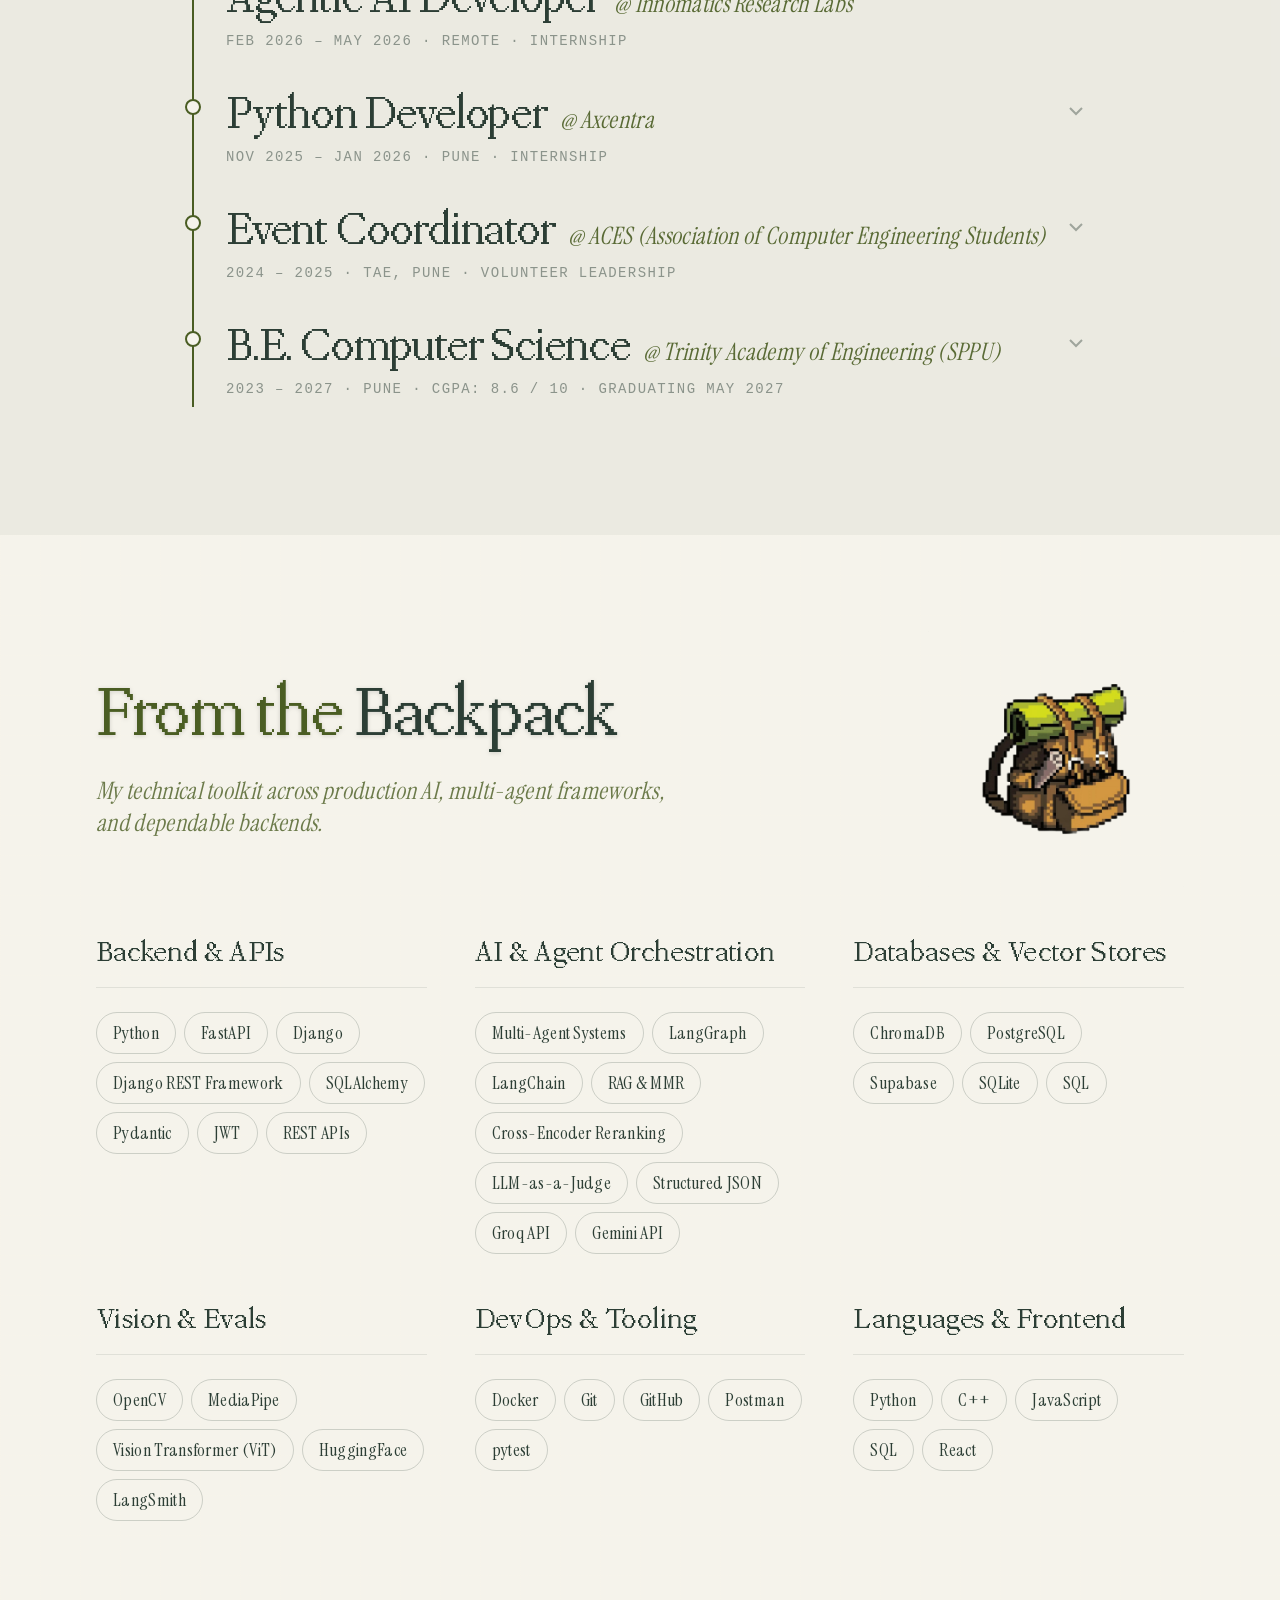
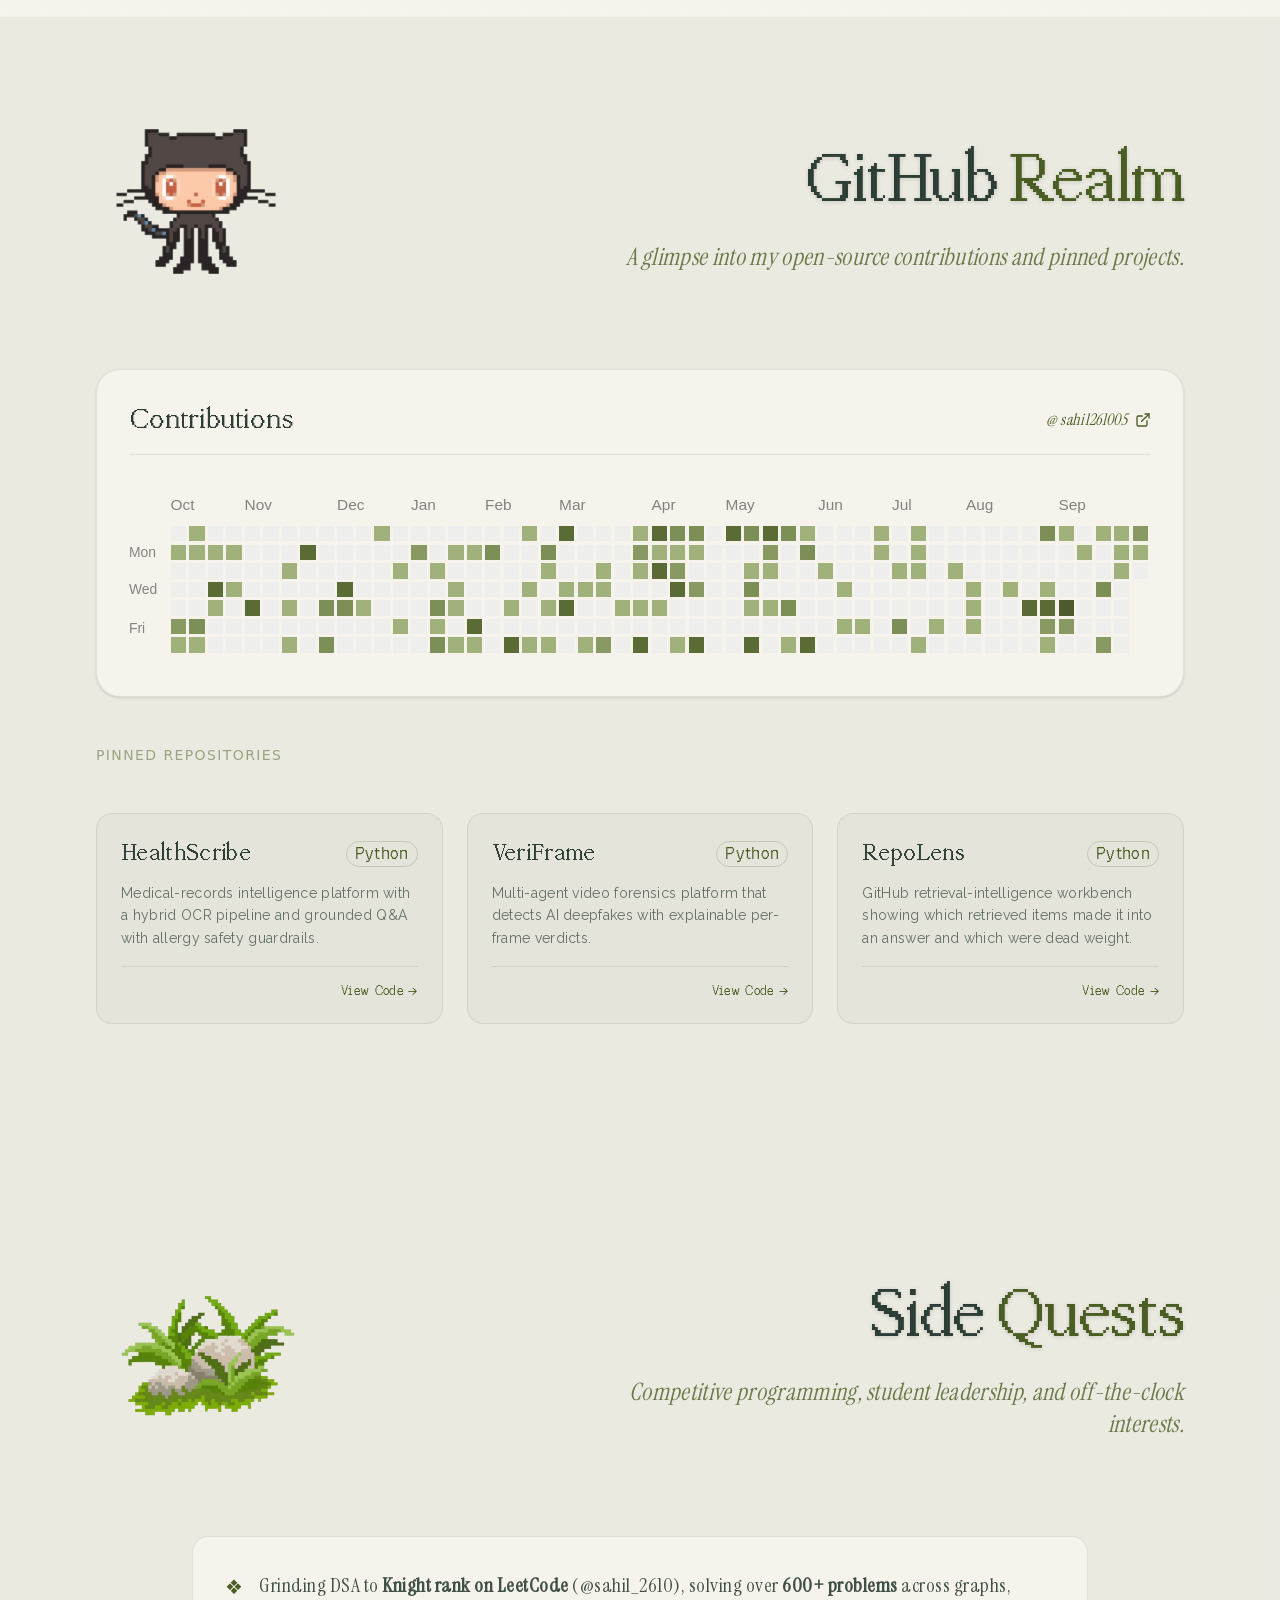
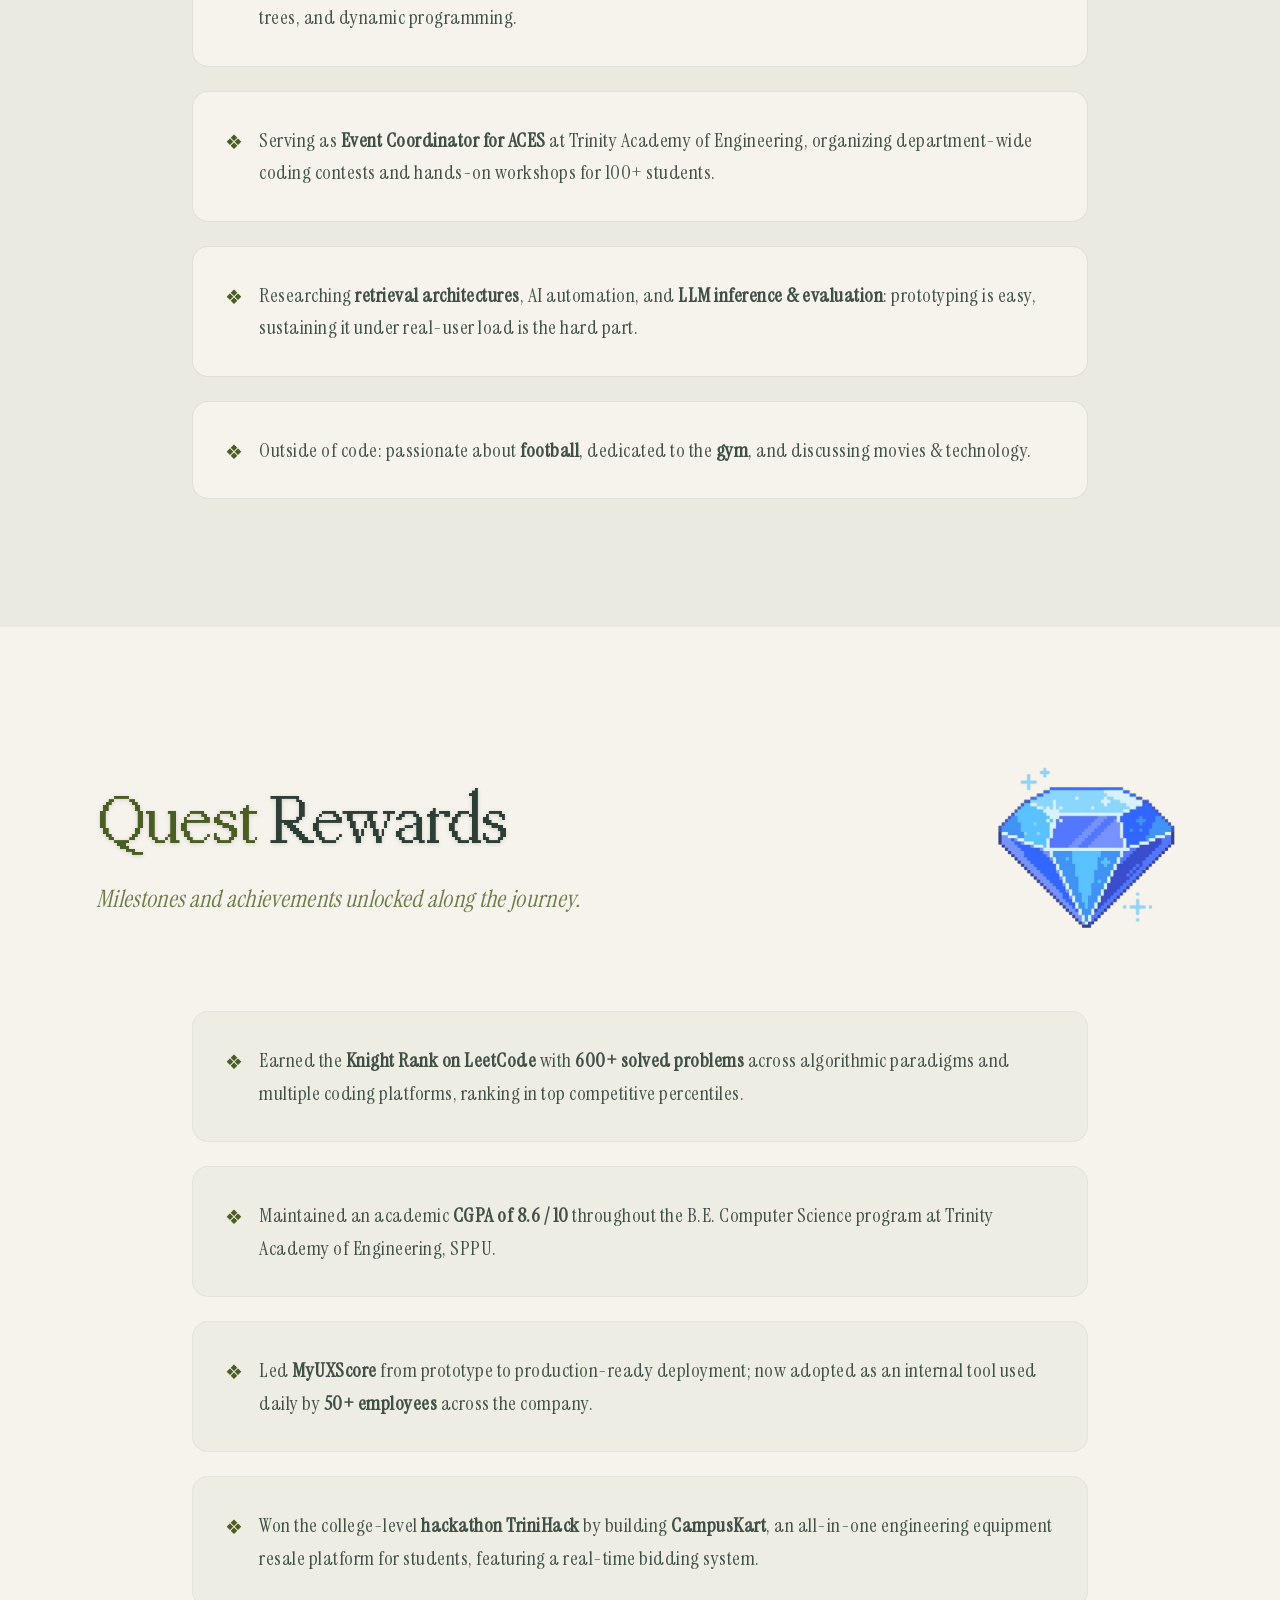
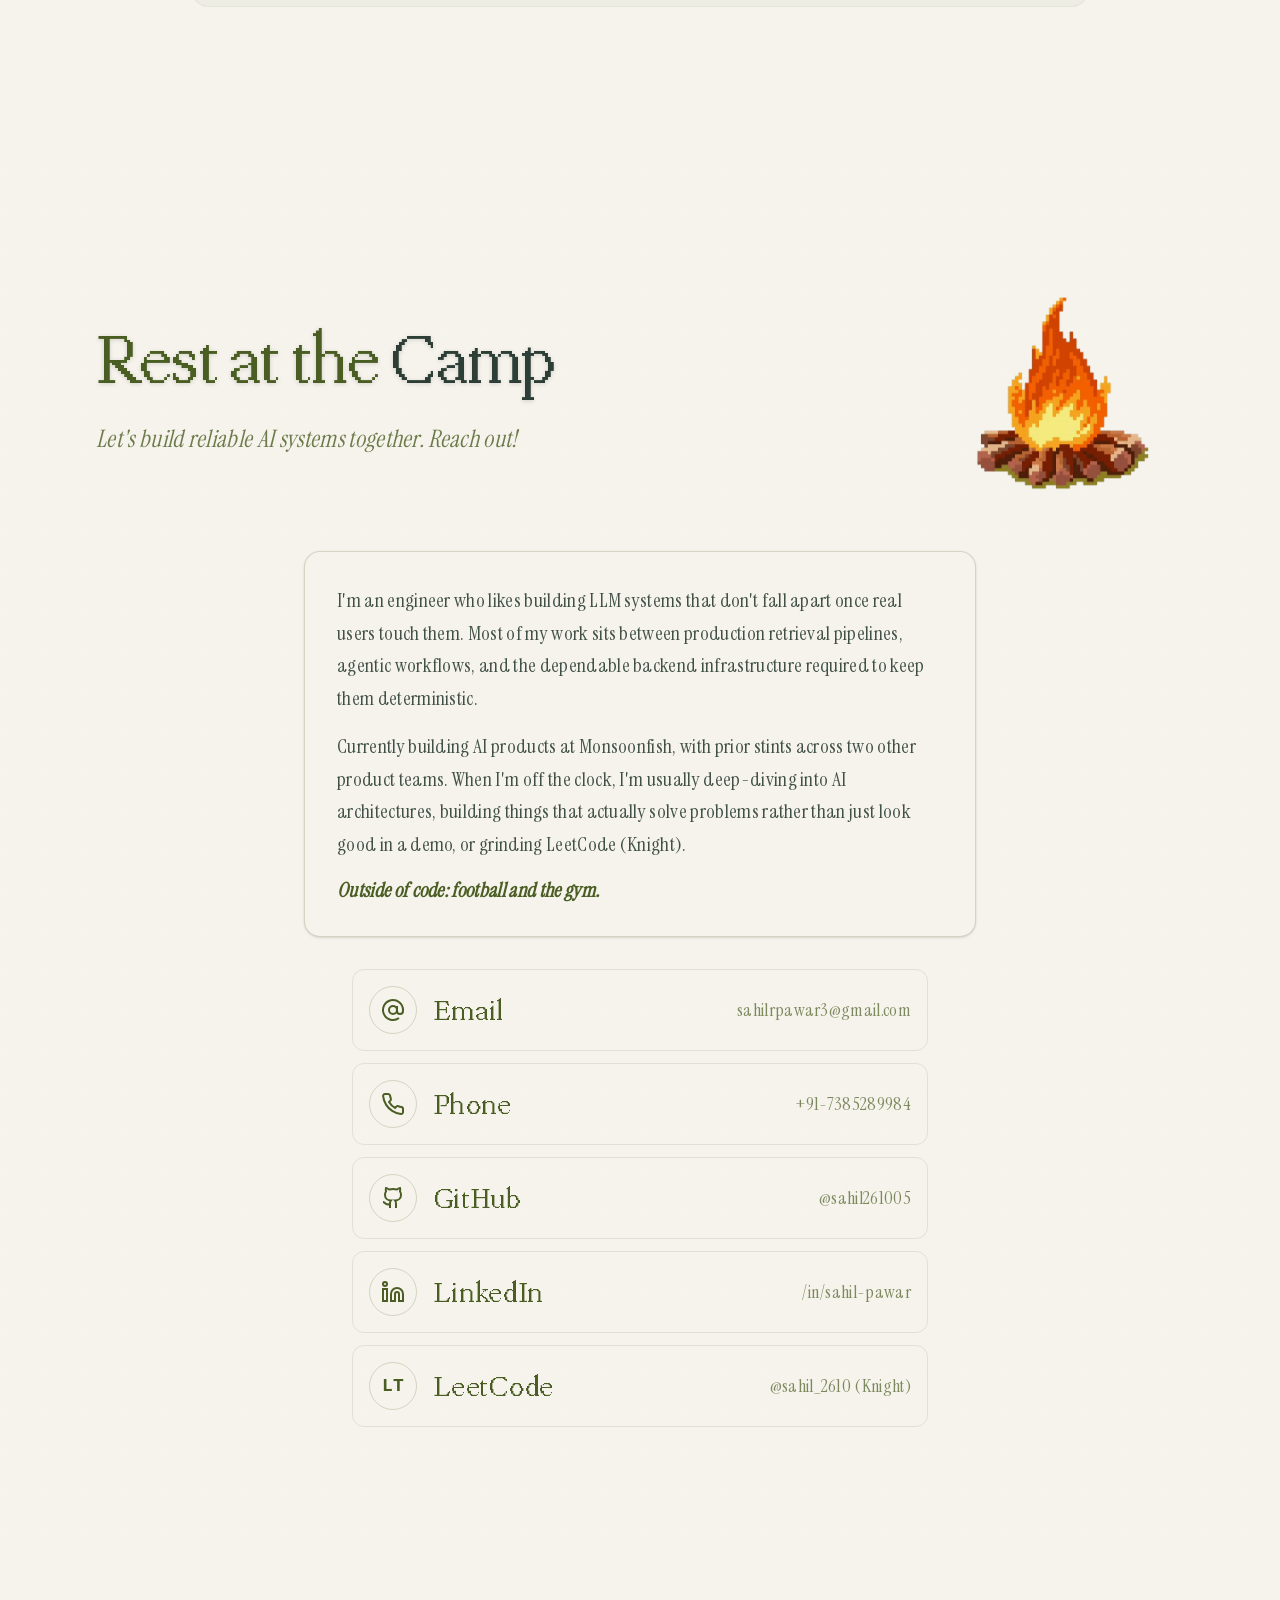
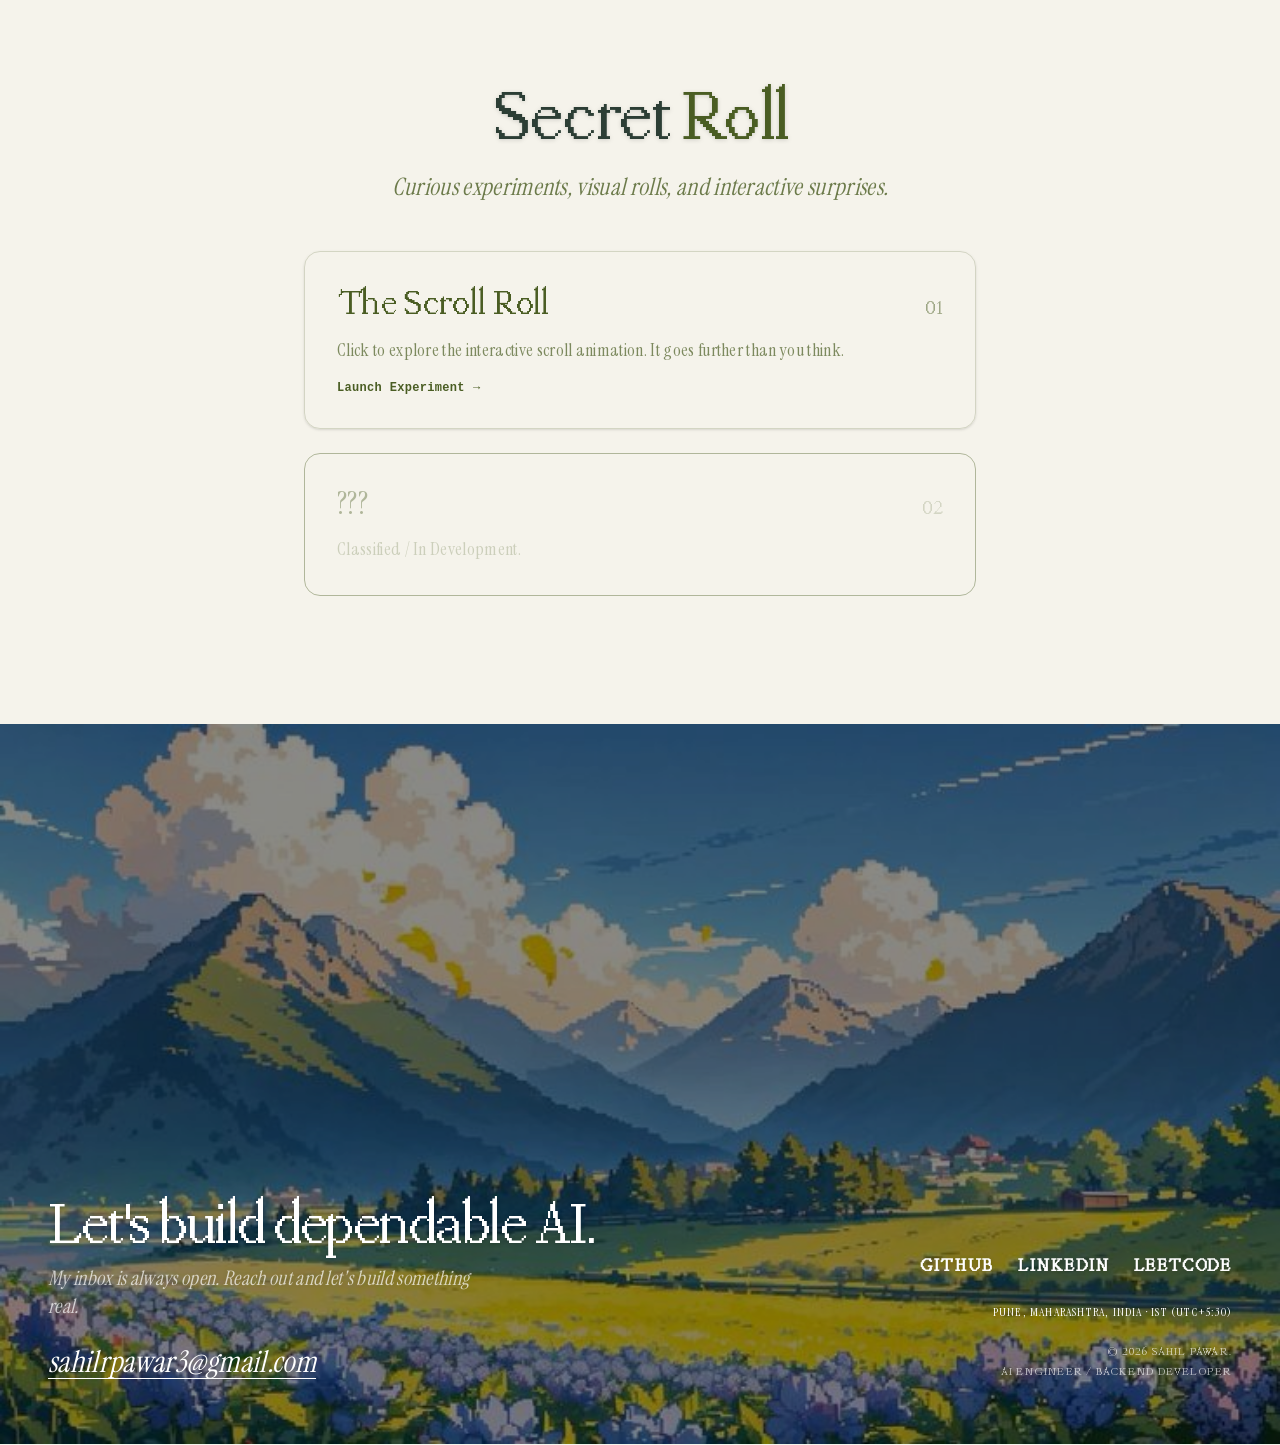
==== commit 11aafa3e: "content: revert scroll Monsoonfish additions; shorten quest log bullets" ====
--- a/index.html
+++ b/index.html
@@ -545,35 +545,11 @@
                       </li>
                       <li class="flex gap-4 items-start font-raleway text-sm md:text-lg leading-relaxed text-theme-text/80">
                         <span class="text-theme-brand font-sans mt-1 text-sm shrink-0">❖</span>
-                        <span><strong>myBrandingScore:</strong> Cut AI image-generation cost by 77% (about ₹125 to ₹29 per full audit) by benchmarking cheaper models against real client logos and moving every image call from Gemini to FLUX via OpenRouter.</span>
+                        <span><strong>myBrandingScore:</strong> Cut AI image costs 77% (₹125 to ₹29 per audit) by moving to FLUX, ran image calls in parallel (48s to 6s), and fixed scoring and credit-leak bugs.</span>
                       </li>
                       <li class="flex gap-4 items-start font-raleway text-sm md:text-lg leading-relaxed text-theme-text/80">
                         <span class="text-theme-brand font-sans mt-1 text-sm shrink-0">❖</span>
-                        <span><strong>myBrandingScore:</strong> Parallelised AI image calls and optimised large uploads: Logo Survival dropped from 48s to 6s, Logo Treatment from 36s to 7s, and a 5000px logo went from 56s and 3.7 GB of memory to 4.3s and 0.76 GB.</span>
-                      </li>
-                      <li class="flex gap-4 items-start font-raleway text-sm md:text-lg leading-relaxed text-theme-text/80">
-                        <span class="text-theme-brand font-sans mt-1 text-sm shrink-0">❖</span>
-                        <span><strong>myBrandingScore:</strong> Fixed scoring bugs that produced wrong verdicts (inflated overall score, legibility checks passing 9px logos, faulty blur, contrast and colour checks, broken dark-SVG handling) and rebuilt the Stamp Test in code, with no AI cost.</span>
-                      </li>
-                      <li class="flex gap-4 items-start font-raleway text-sm md:text-lg leading-relaxed text-theme-text/80">
-                        <span class="text-theme-brand font-sans mt-1 text-sm shrink-0">❖</span>
-                        <span><strong>myBrandingScore:</strong> Closed credit and billing leaks: an unlimited free-credit loop, credits kept on early cancellation, duplicate paid image calls after retries, and tests that spent real credits. Also fixed stuck jobs, failed-module regeneration and a dozen report-page UI issues.</span>
-                      </li>
-                      <li class="flex gap-4 items-start font-raleway text-sm md:text-lg leading-relaxed text-theme-text/80">
-                        <span class="text-theme-brand font-sans mt-1 text-sm shrink-0">❖</span>
-                        <span><strong>myUXScore:</strong> Fixed competitor analysis so empty tabs no longer appear and the AI scores only what is visible in the screenshots, not what it recalls about famous sites. Added a backup browser retry for sites that Browserless refuses, and closed Browserbase sessions after use.</span>
-                      </li>
-                      <li class="flex gap-4 items-start font-raleway text-sm md:text-lg leading-relaxed text-theme-text/80">
-                        <span class="text-theme-brand font-sans mt-1 text-sm shrink-0">❖</span>
-                        <span><strong>myUXScore:</strong> Hardened the audit queue: no duplicate runs, hung audits stopped after 20 minutes, finished audits protected from being overwritten, and failed report sections now show a clear message instead of loading forever.</span>
-                      </li>
-                      <li class="flex gap-4 items-start font-raleway text-sm md:text-lg leading-relaxed text-theme-text/80">
-                        <span class="text-theme-brand font-sans mt-1 text-sm shrink-0">❖</span>
-                        <span><strong>myUXScore:</strong> Secured plans and access: Pro expiry with a 3-day grace period, enforced monthly limits, idempotent payment webhooks, per-user API key scoping, private uploaded images, a password-protected admin queue, and no login tokens in the console.</span>
-                      </li>
-                      <li class="flex gap-4 items-start font-raleway text-sm md:text-lg leading-relaxed text-theme-text/80">
-                        <span class="text-theme-brand font-sans mt-1 text-sm shrink-0">❖</span>
-                        <span><strong>myUXScore:</strong> Shipped product polish: new 404 and error screens, accessibility summaries, dashboard rename and favicon editing, embed widget fixes, and password setup for guest signups. Led a full parallel-reviewer audit of the codebase with follow-up regression checks.</span>
+                        <span><strong>myUXScore:</strong> Grounded competitor analysis in what screenshots actually show, hardened the audit queue, and secured billing, Pro expiry and API access.</span>
                       </li>
                     </ul>
                     <div class="flex flex-wrap items-center gap-2 mb-4">
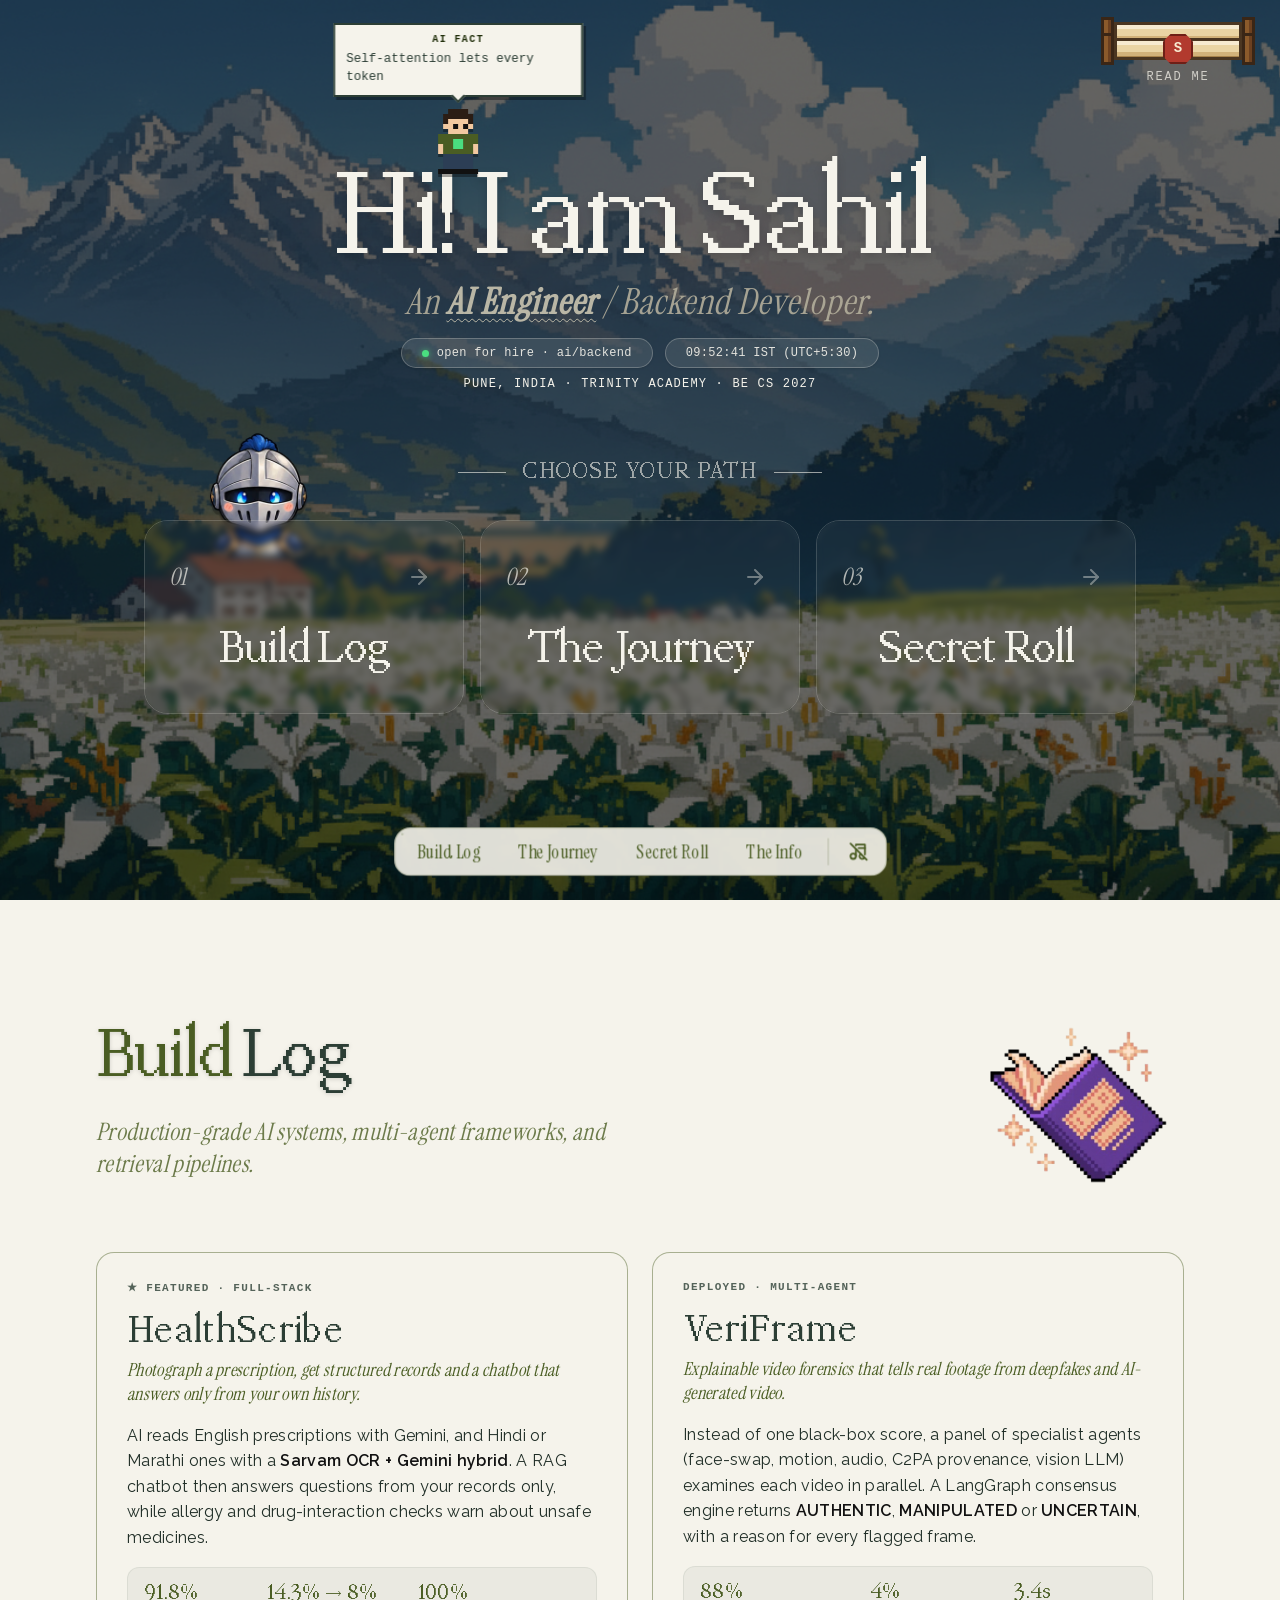
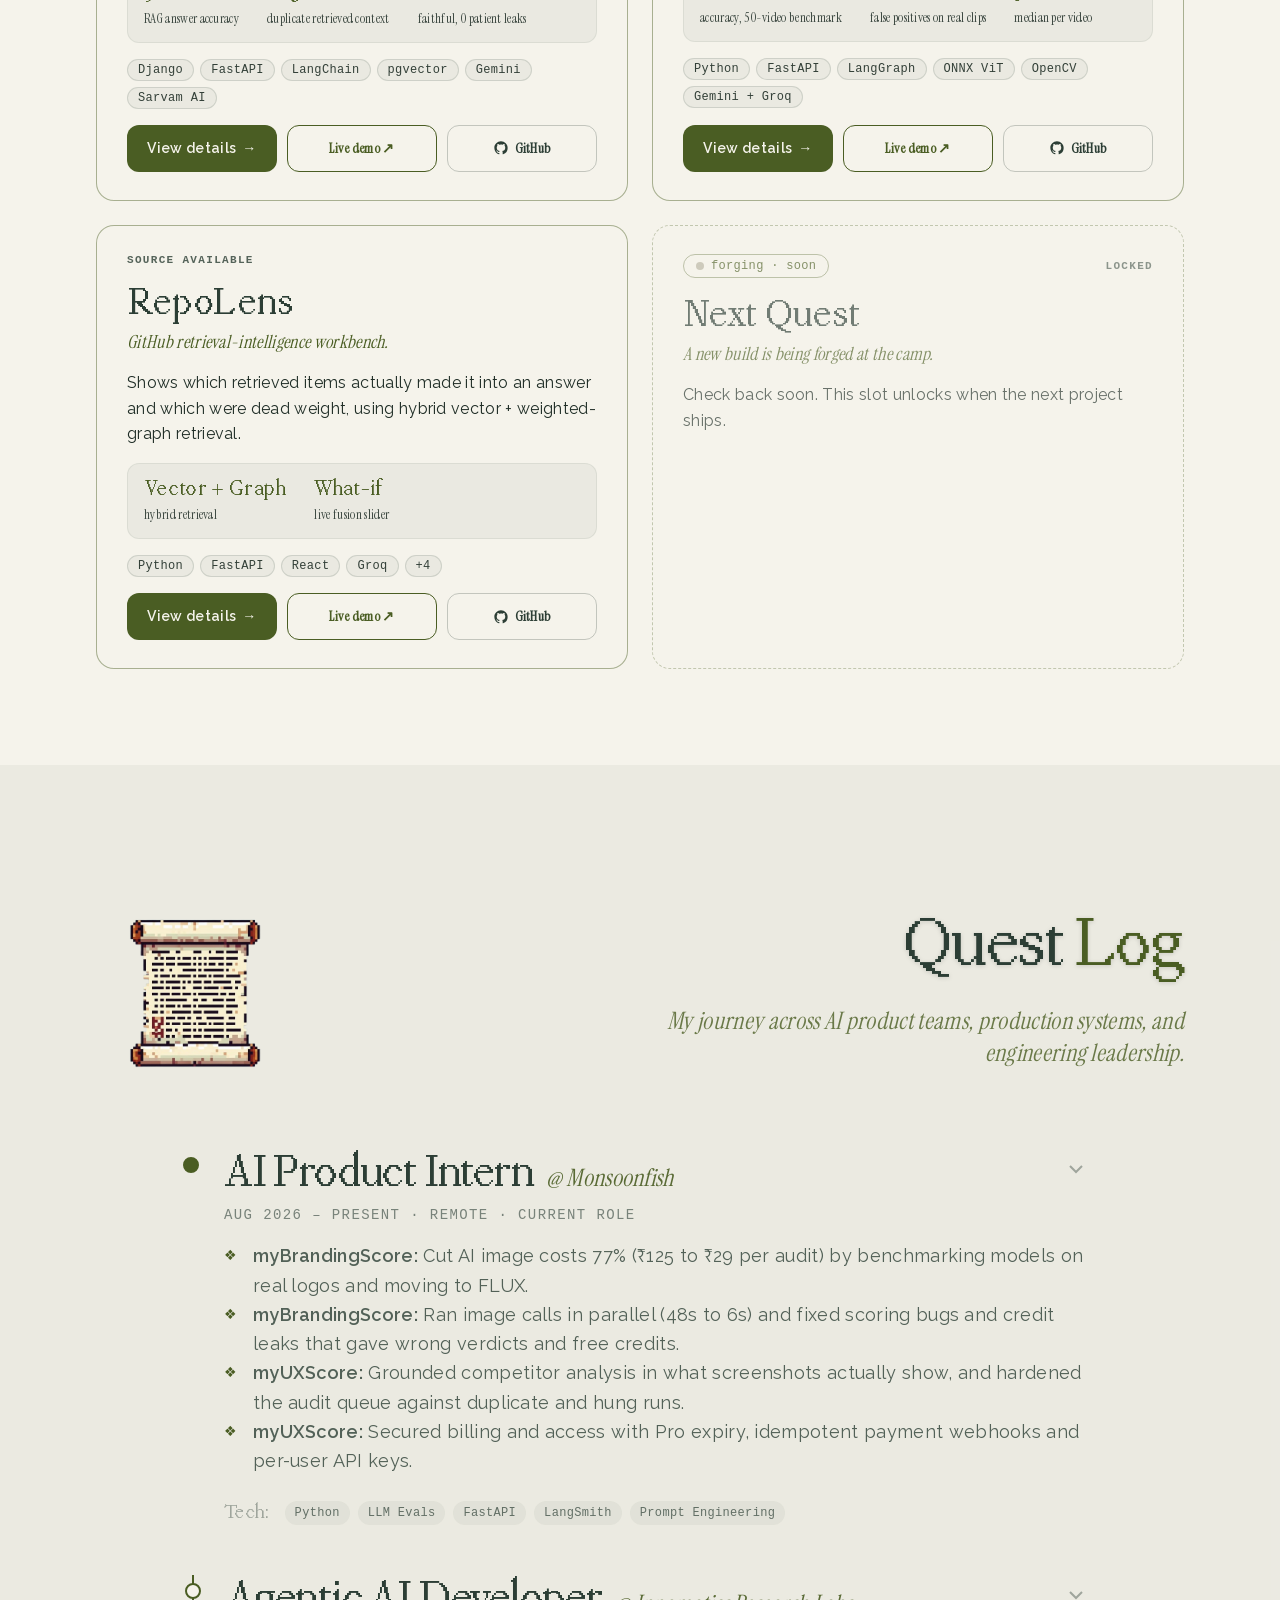
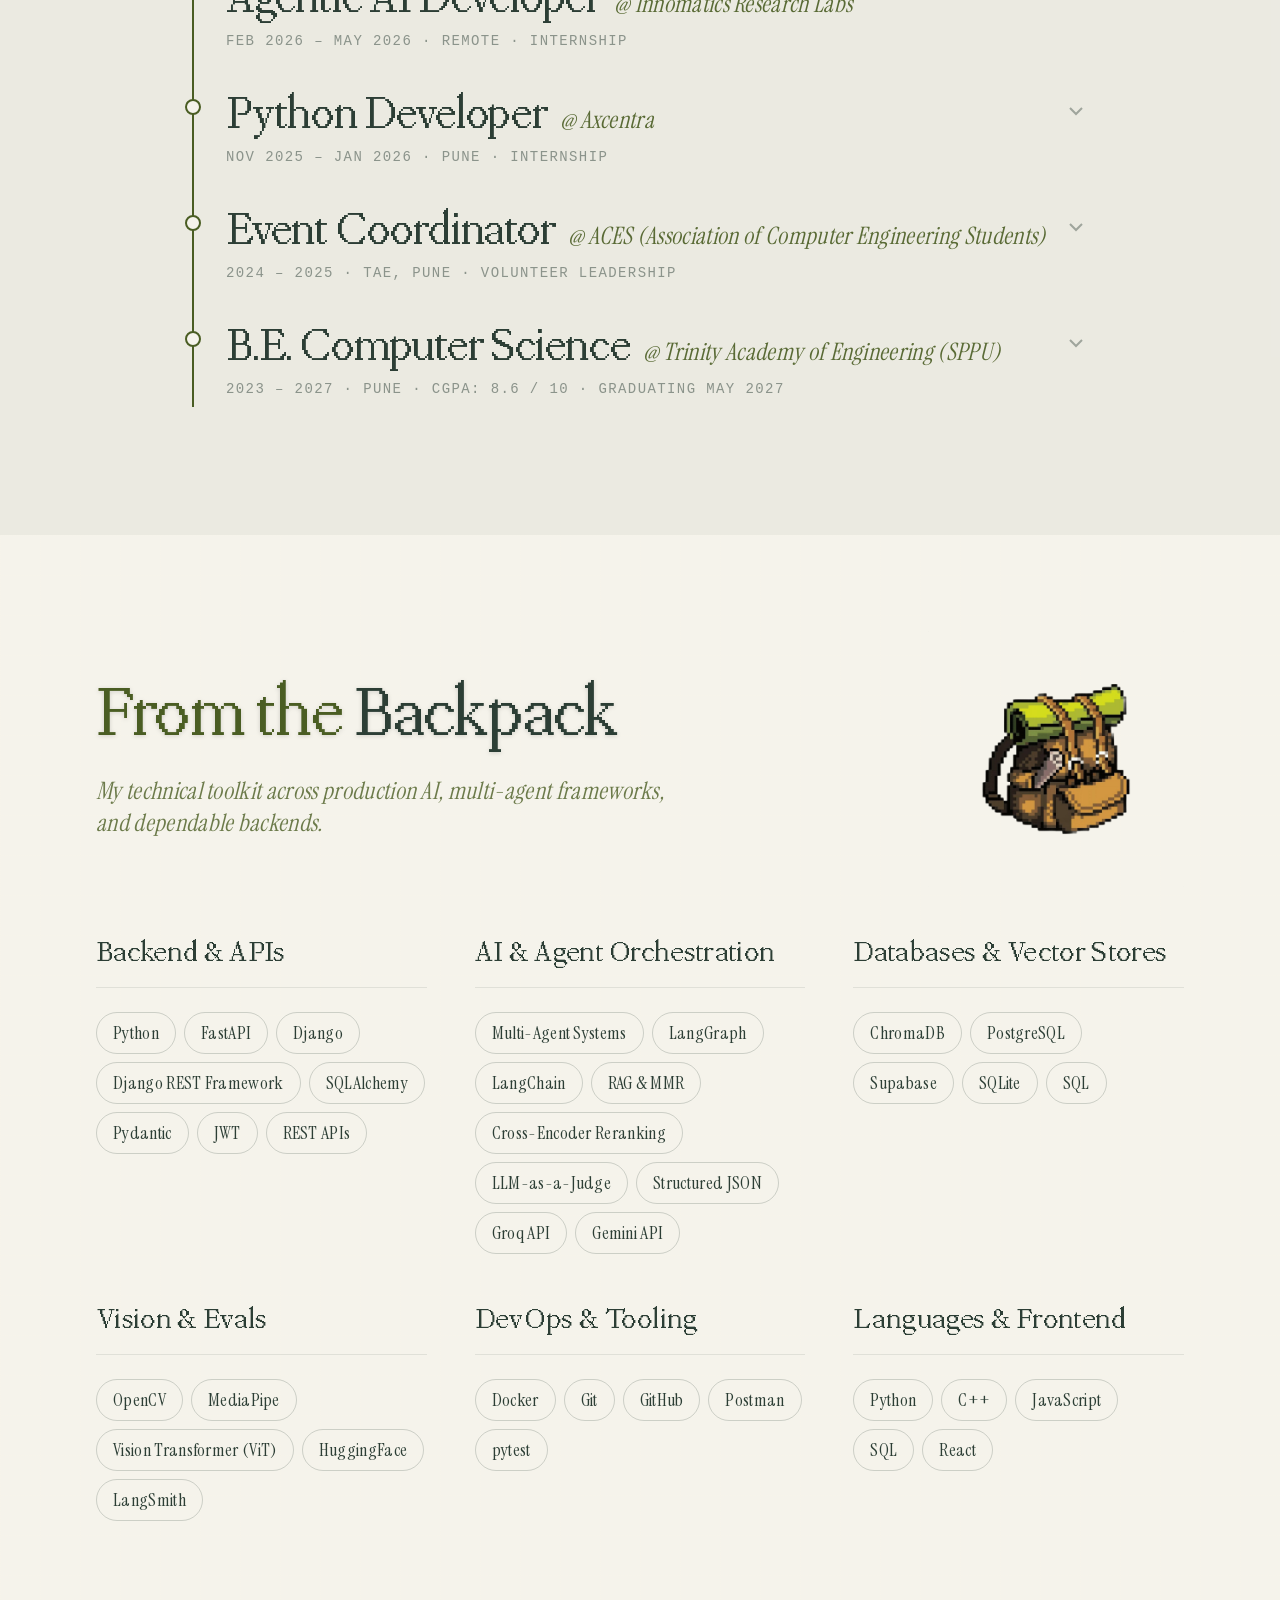
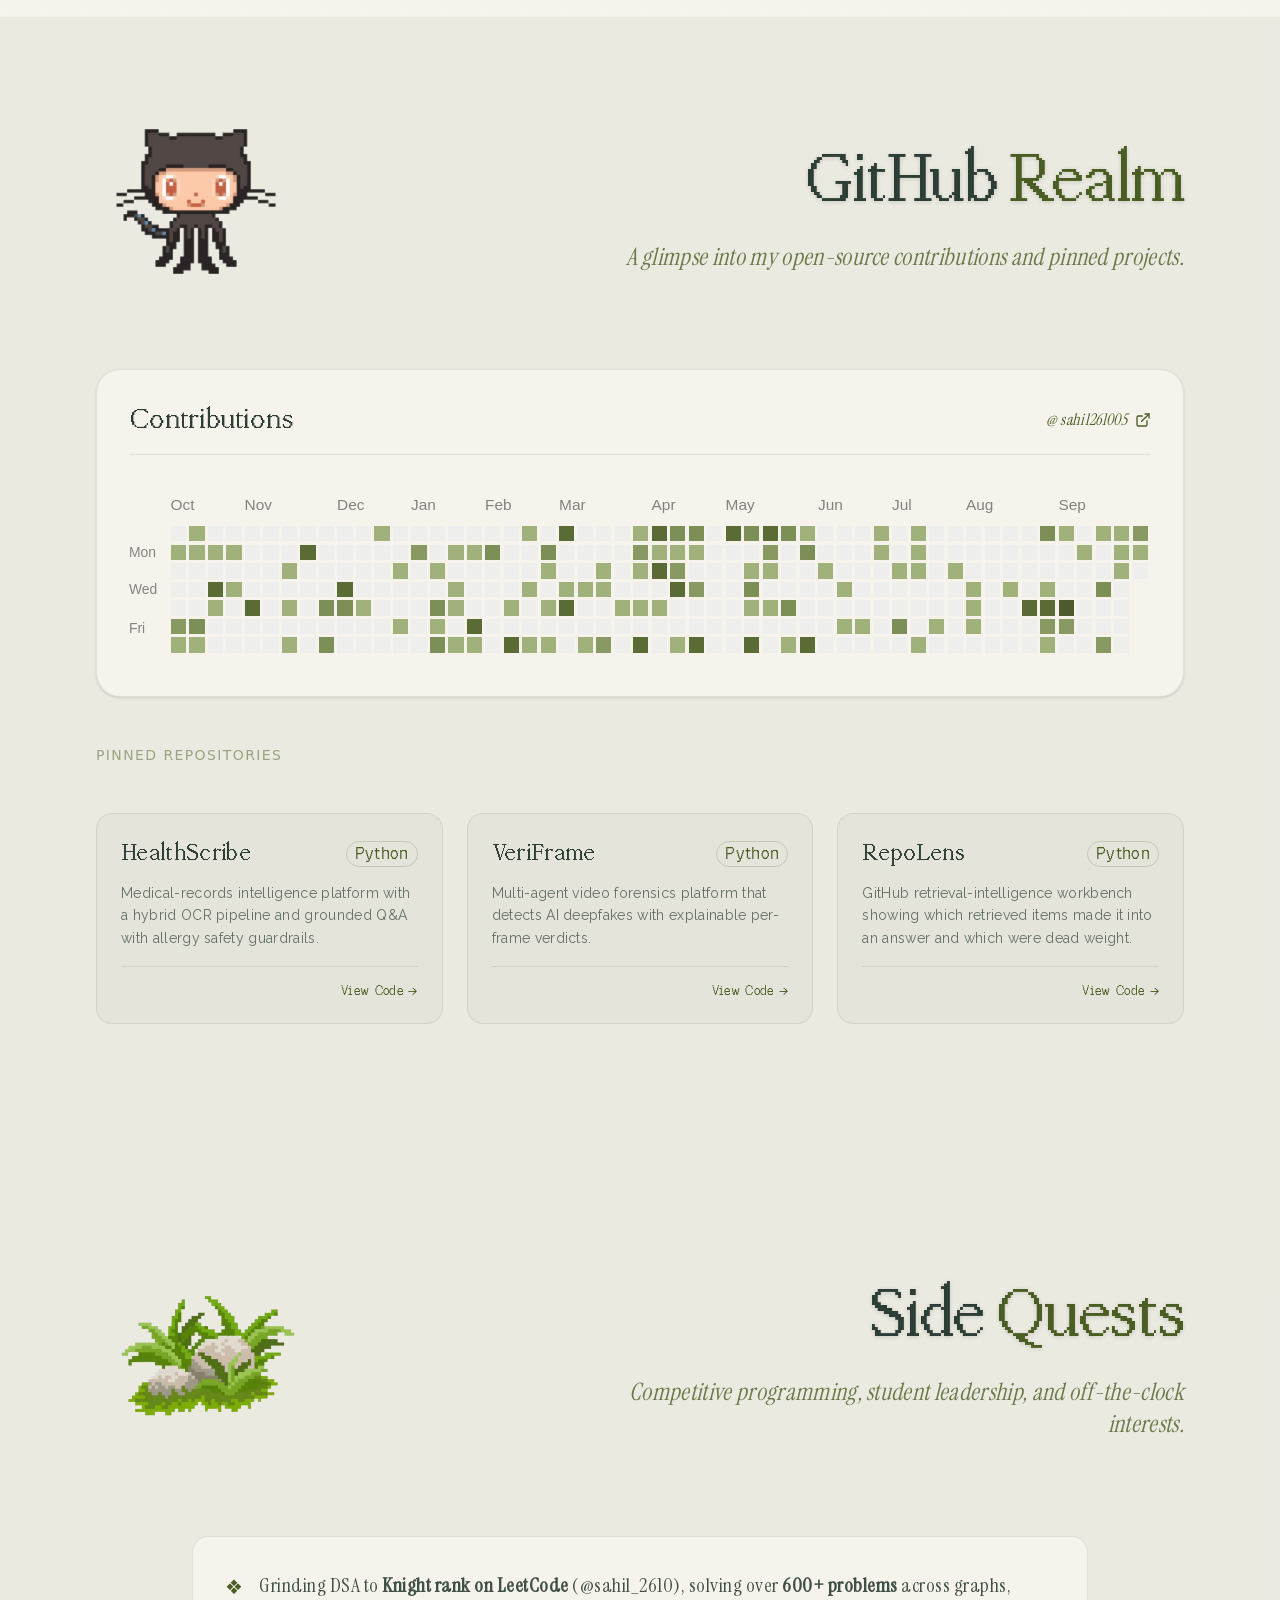
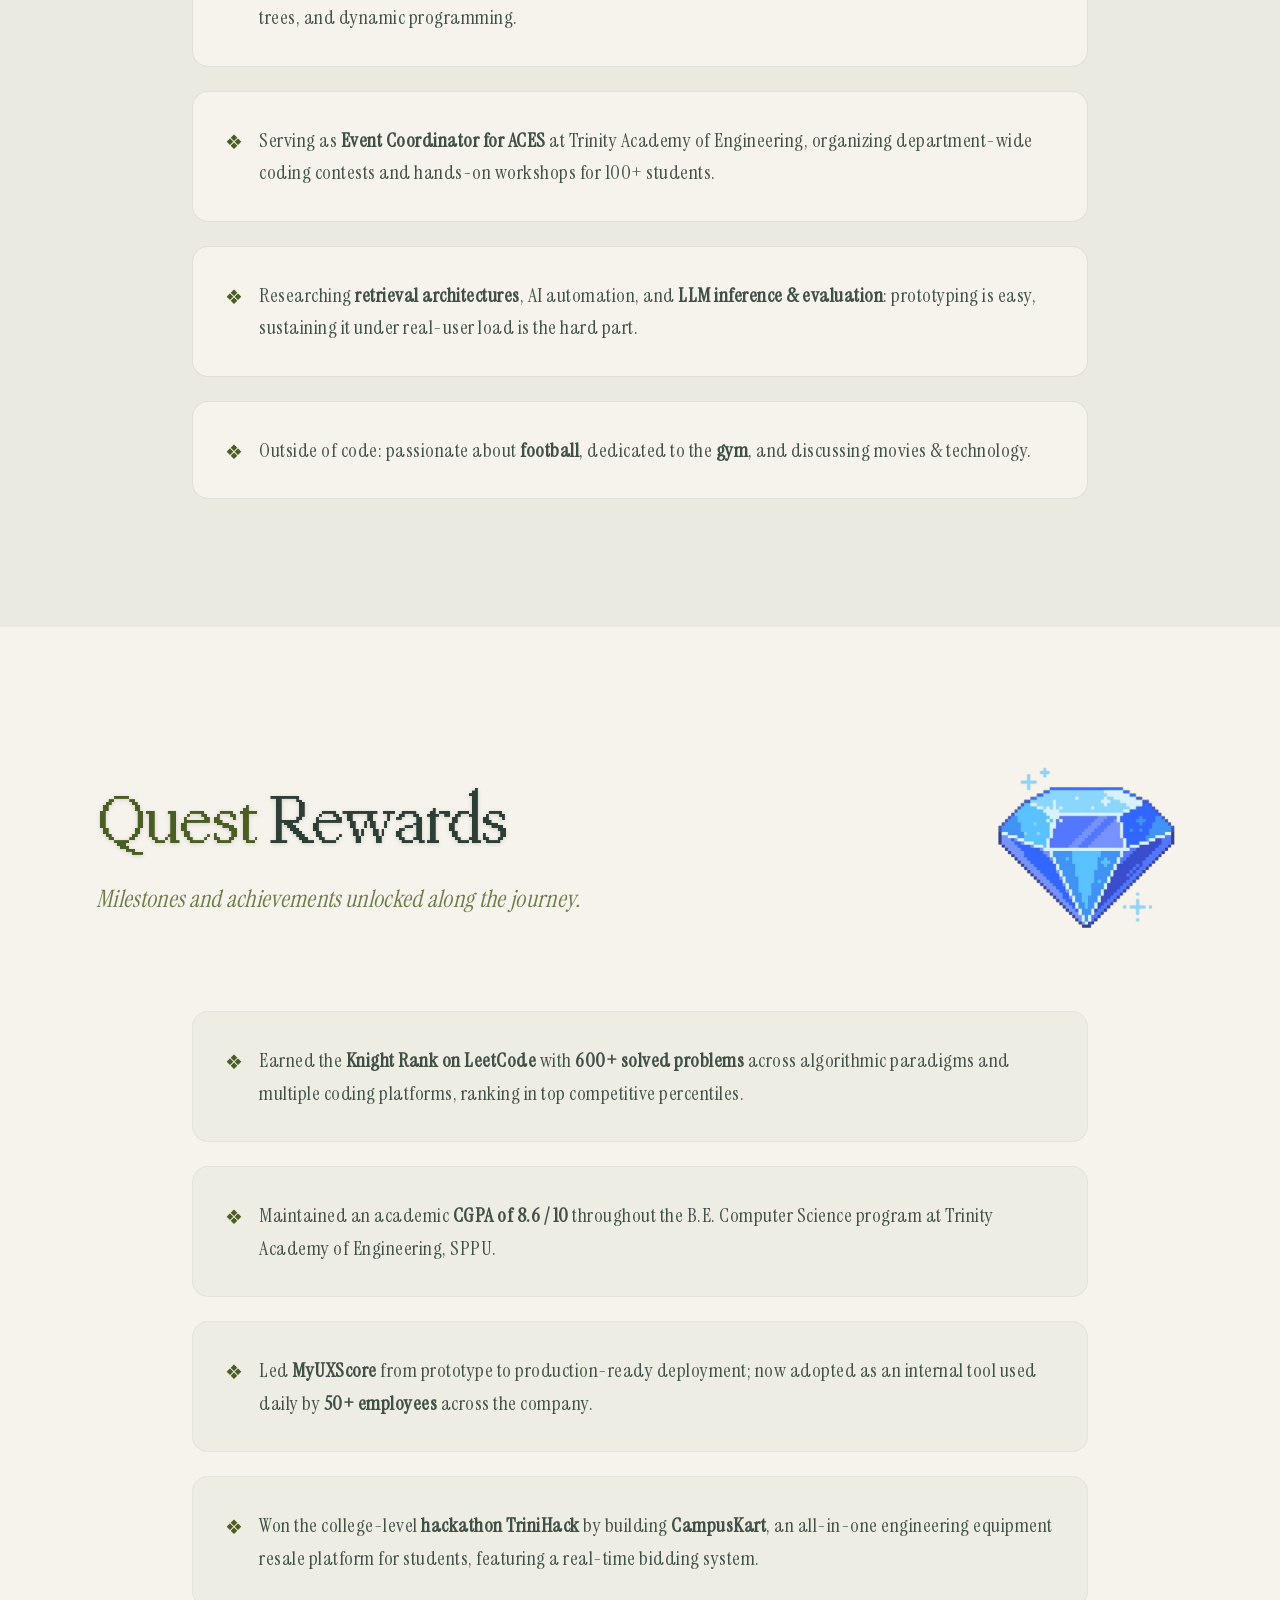
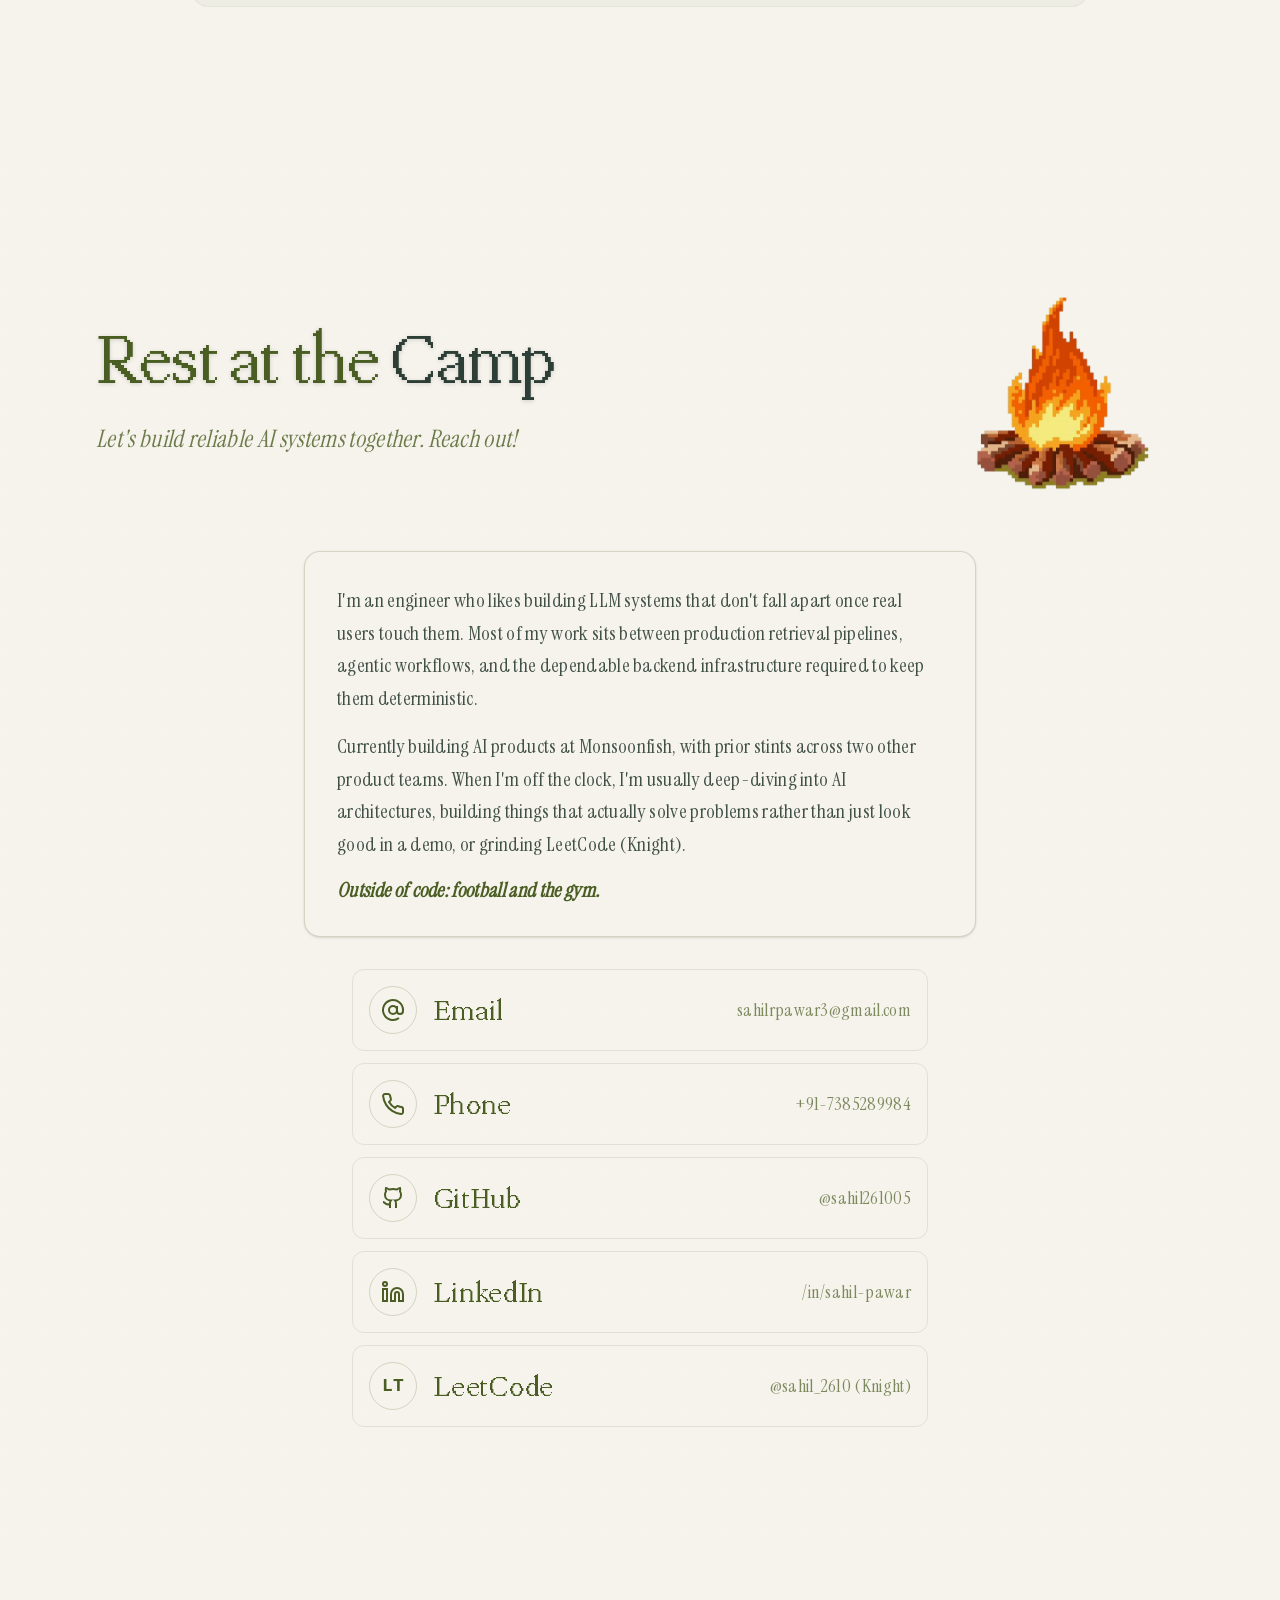
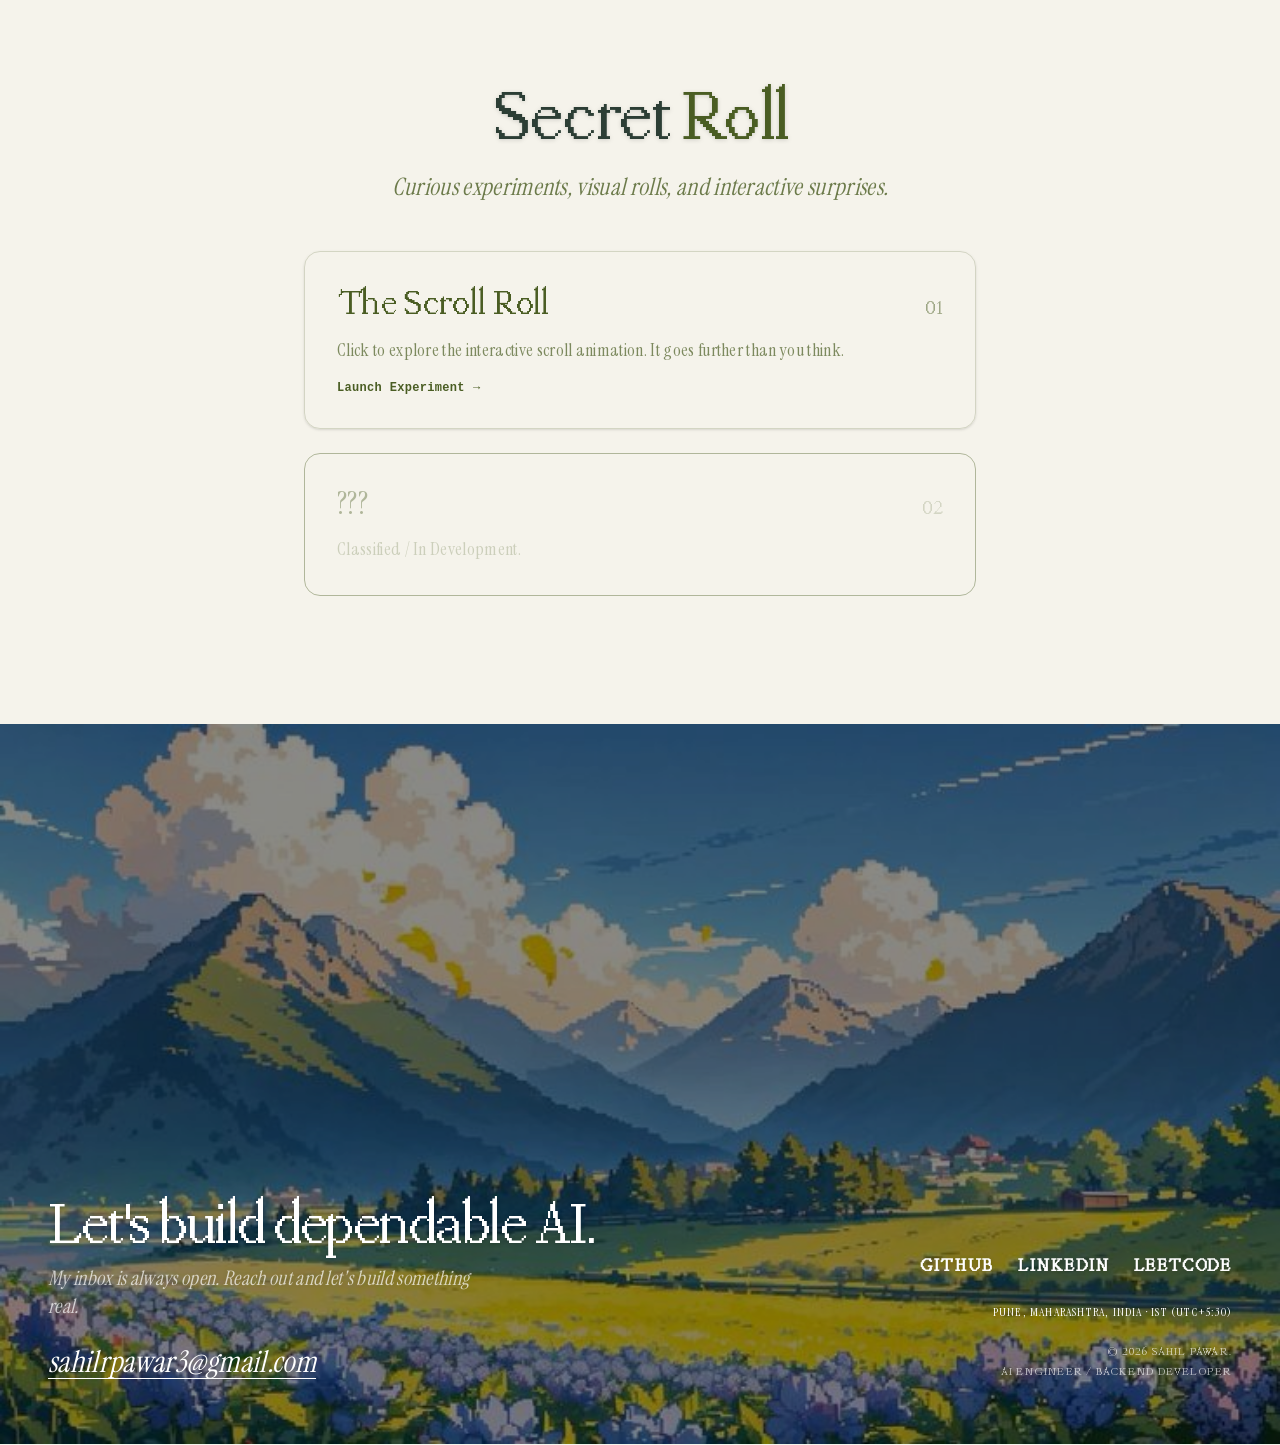
==== commit 05deaa3d: "content: replace Monsoonfish quest log bullets with per-project points" ====
--- a/index.html
+++ b/index.html
@@ -537,19 +537,19 @@
                     <ul class="space-y-3 mb-6 mt-2">
                       <li class="flex gap-4 items-start font-raleway text-sm md:text-lg leading-relaxed text-theme-text/80">
                         <span class="text-theme-brand font-sans mt-1 text-sm shrink-0">❖</span>
-                        <span>Driving product-side LLM features end-to-end: from initial requirements definition and rigorous evaluation harnesses to production instrumentation and real usage measurement.</span>
+                        <span><strong>myBrandingScore:</strong> Cut AI image costs 77% (₹125 to ₹29 per audit) by benchmarking models on real logos and moving to FLUX.</span>
                       </li>
                       <li class="flex gap-4 items-start font-raleway text-sm md:text-lg leading-relaxed text-theme-text/80">
                         <span class="text-theme-brand font-sans mt-1 text-sm shrink-0">❖</span>
-                        <span>Architecting reliable LLM application workflows ensuring outputs stay deterministic and safe under real-world user interactions.</span>
+                        <span><strong>myBrandingScore:</strong> Ran image calls in parallel (48s to 6s) and fixed scoring bugs and credit leaks that gave wrong verdicts and free credits.</span>
                       </li>
                       <li class="flex gap-4 items-start font-raleway text-sm md:text-lg leading-relaxed text-theme-text/80">
                         <span class="text-theme-brand font-sans mt-1 text-sm shrink-0">❖</span>
-                        <span><strong>myBrandingScore:</strong> Cut AI image costs 77% (₹125 to ₹29 per audit) by moving to FLUX, ran image calls in parallel (48s to 6s), and fixed scoring and credit-leak bugs.</span>
+                        <span><strong>myUXScore:</strong> Grounded competitor analysis in what screenshots actually show, and hardened the audit queue against duplicate and hung runs.</span>
                       </li>
                       <li class="flex gap-4 items-start font-raleway text-sm md:text-lg leading-relaxed text-theme-text/80">
                         <span class="text-theme-brand font-sans mt-1 text-sm shrink-0">❖</span>
-                        <span><strong>myUXScore:</strong> Grounded competitor analysis in what screenshots actually show, hardened the audit queue, and secured billing, Pro expiry and API access.</span>
+                        <span><strong>myUXScore:</strong> Secured billing and access with Pro expiry, idempotent payment webhooks and per-user API keys.</span>
                       </li>
                     </ul>
                     <div class="flex flex-wrap items-center gap-2 mb-4">
